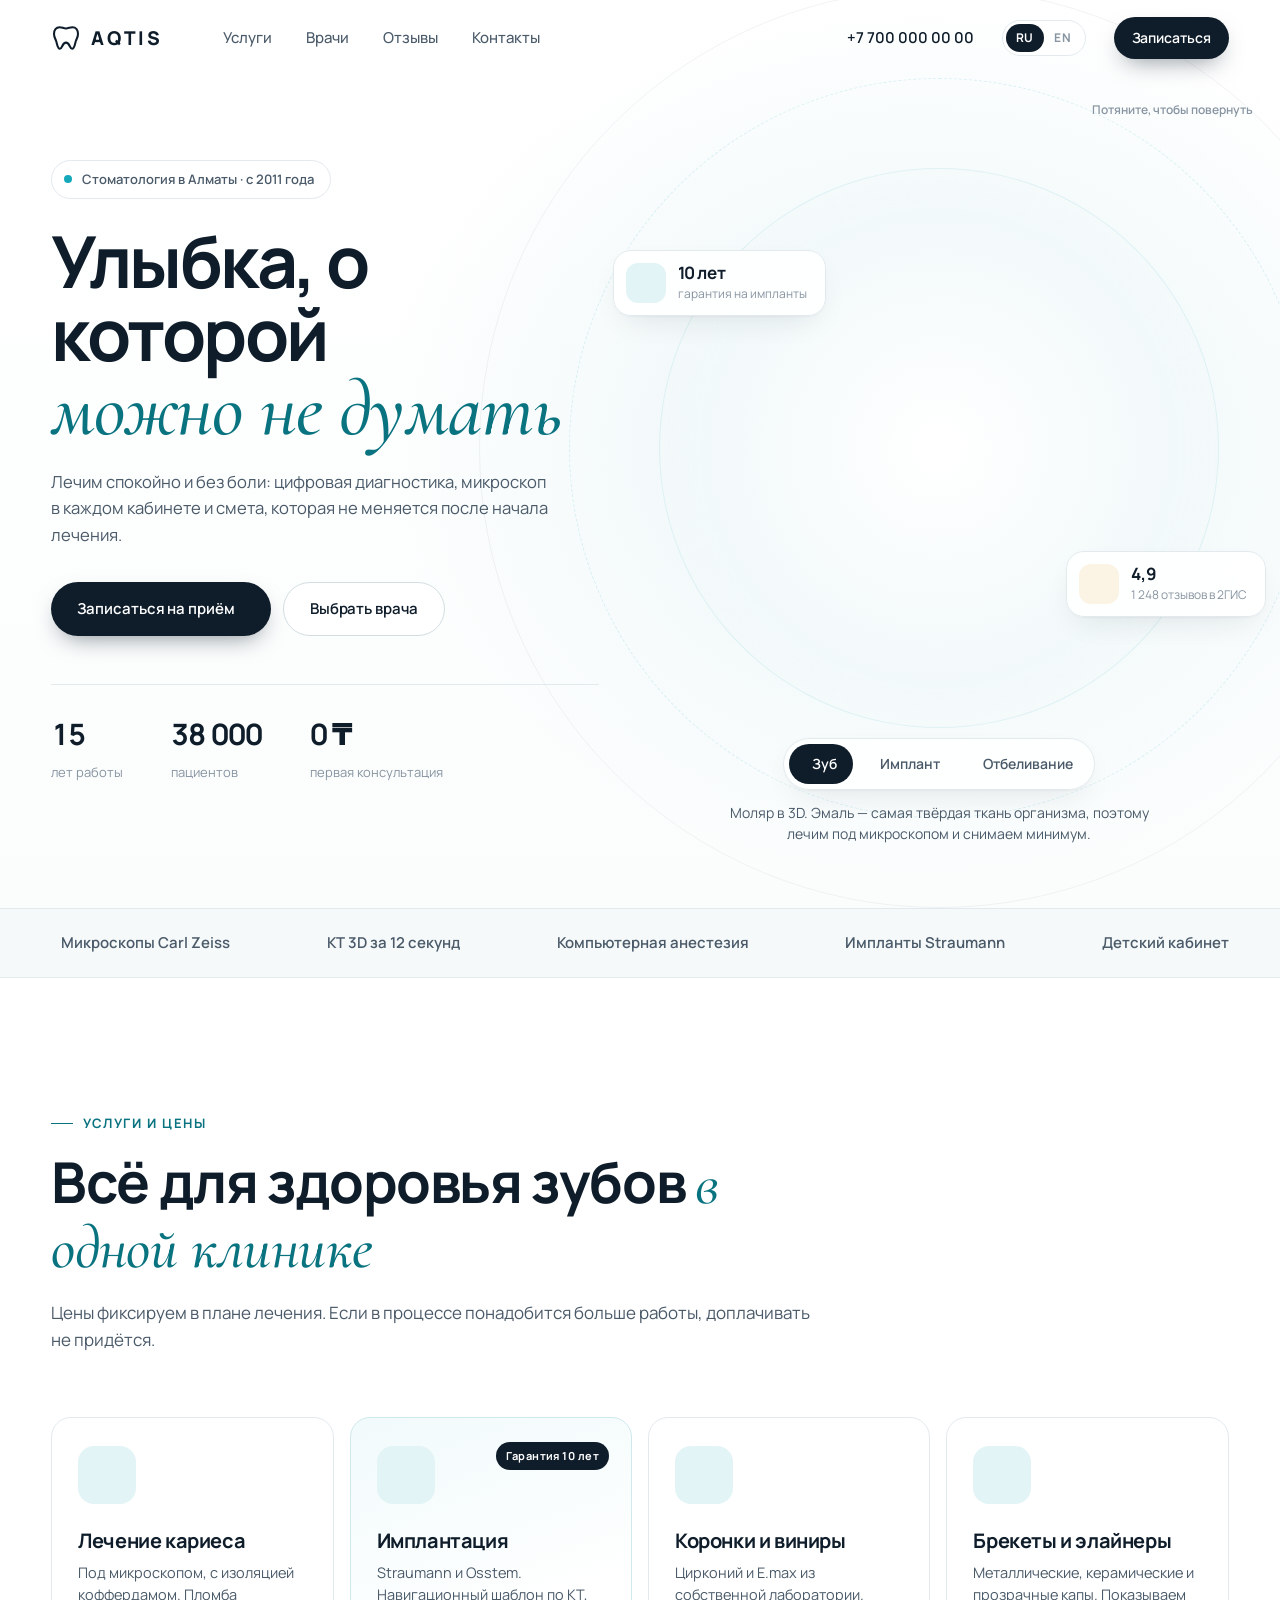
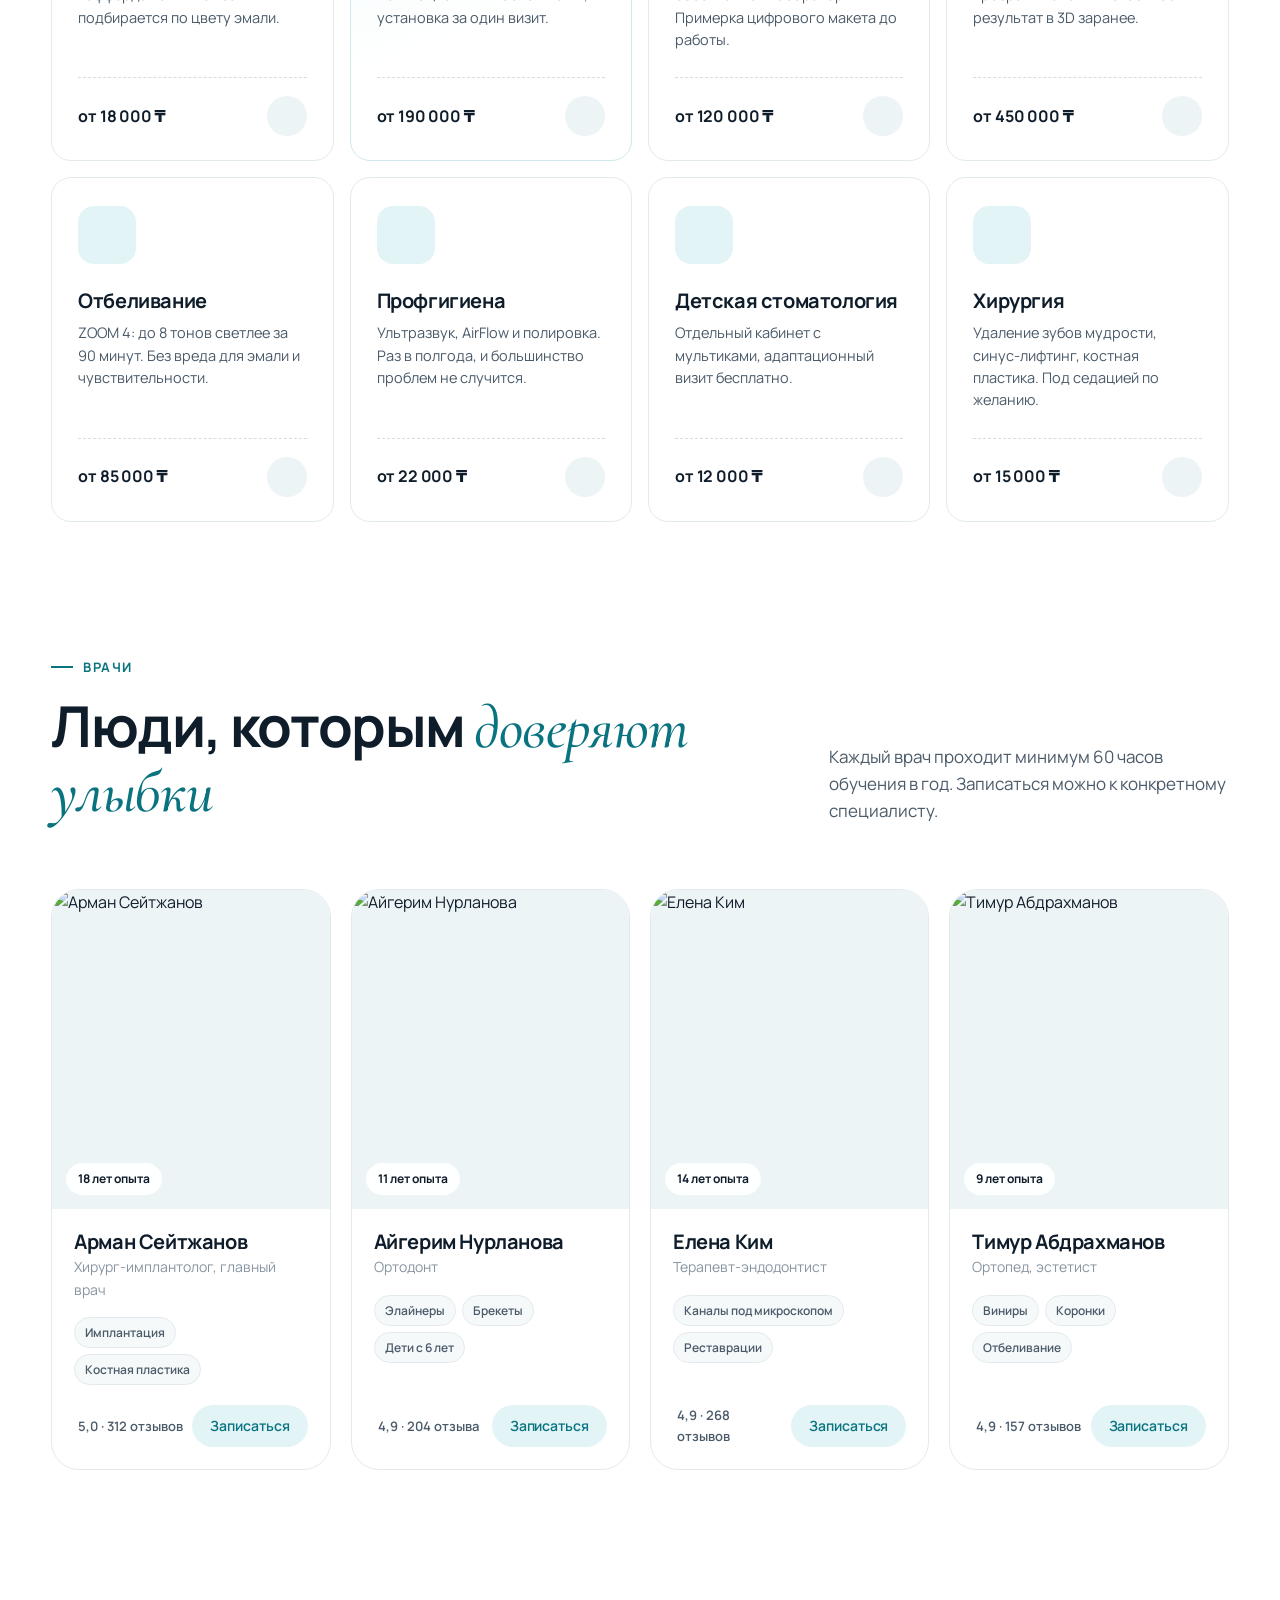
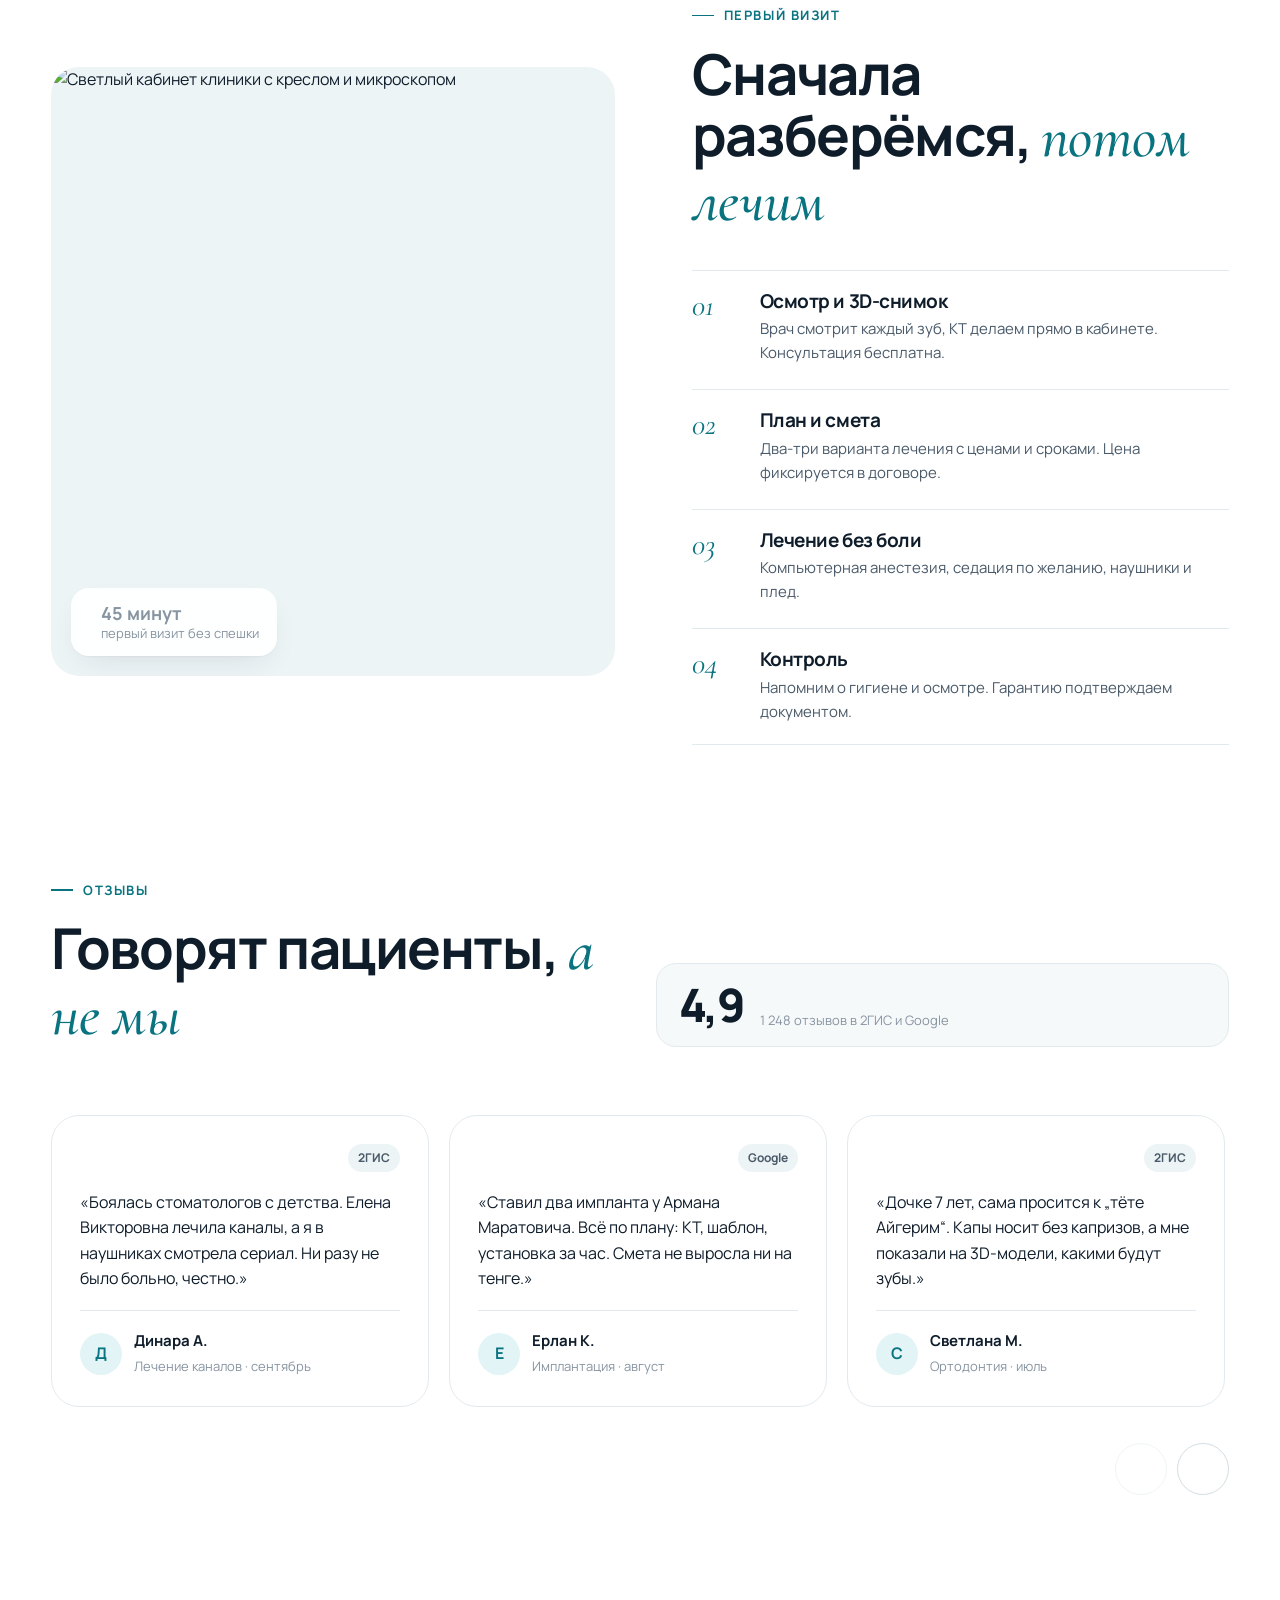
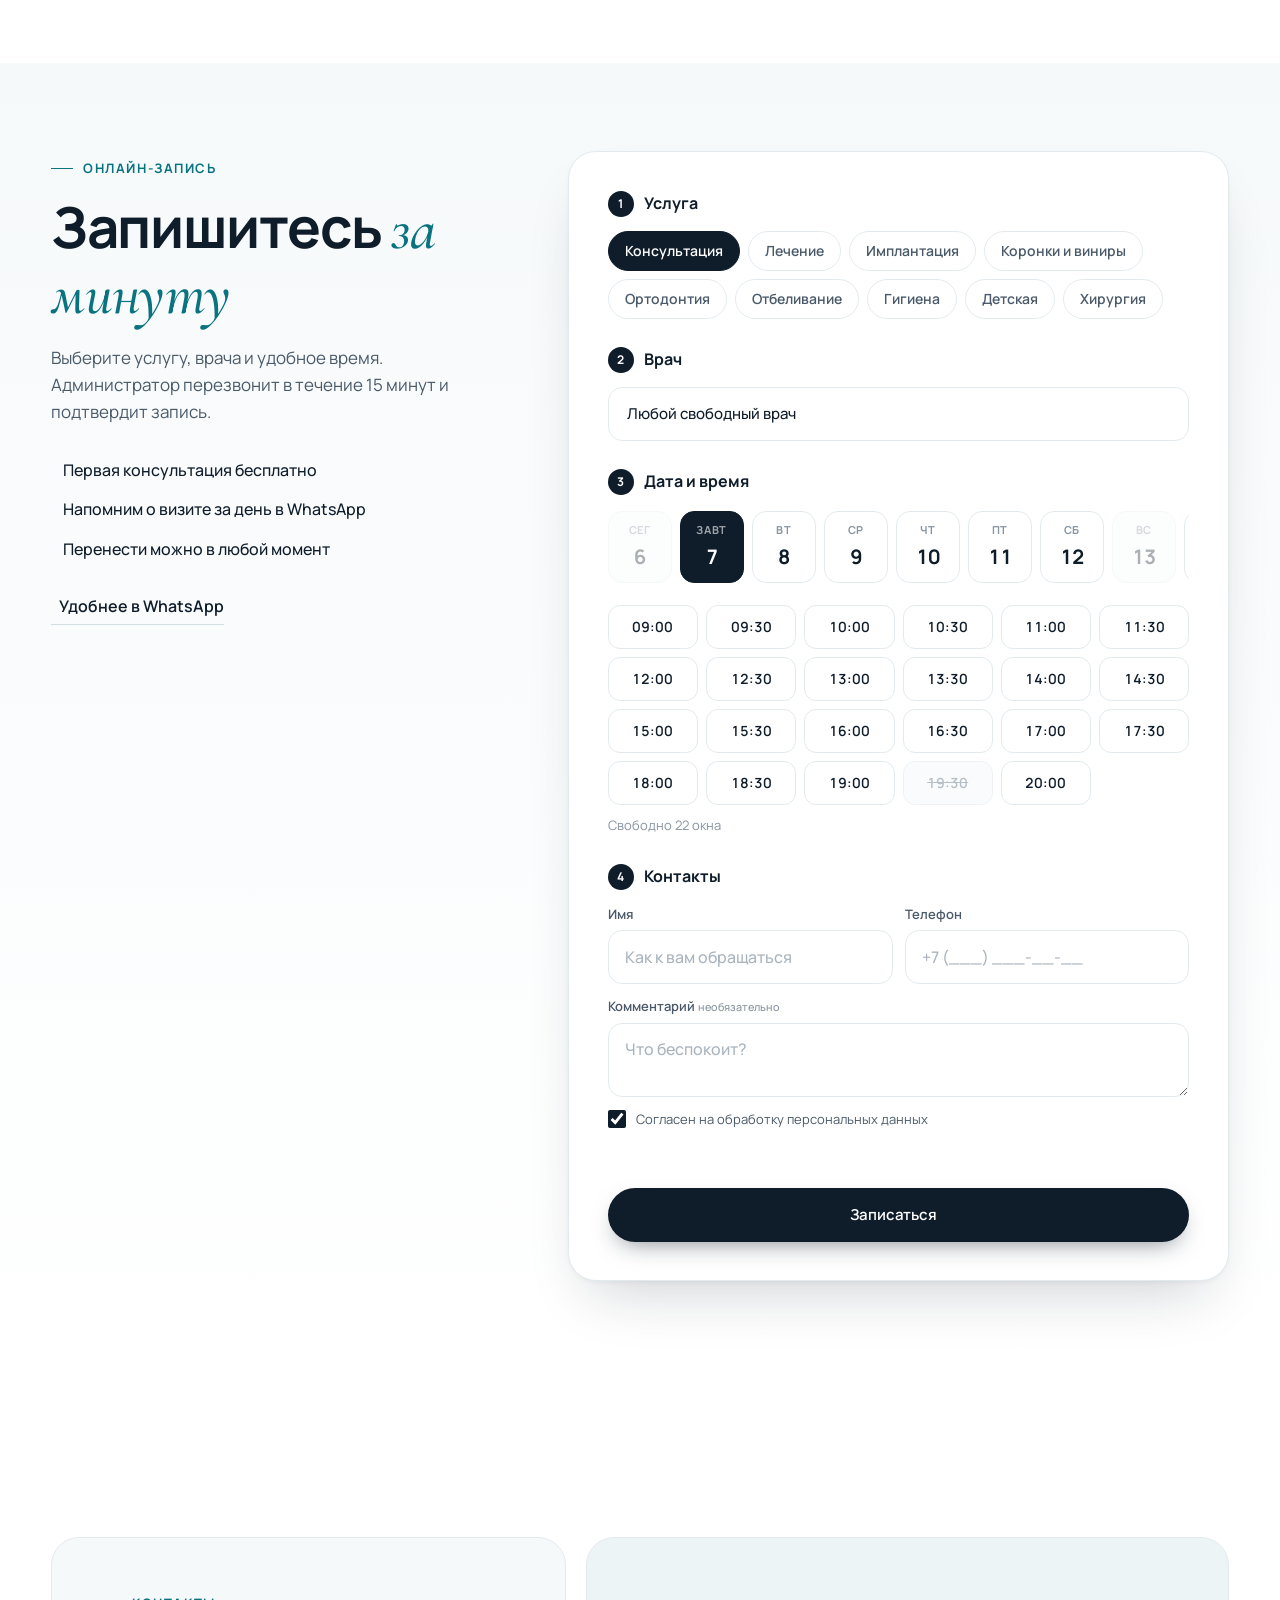
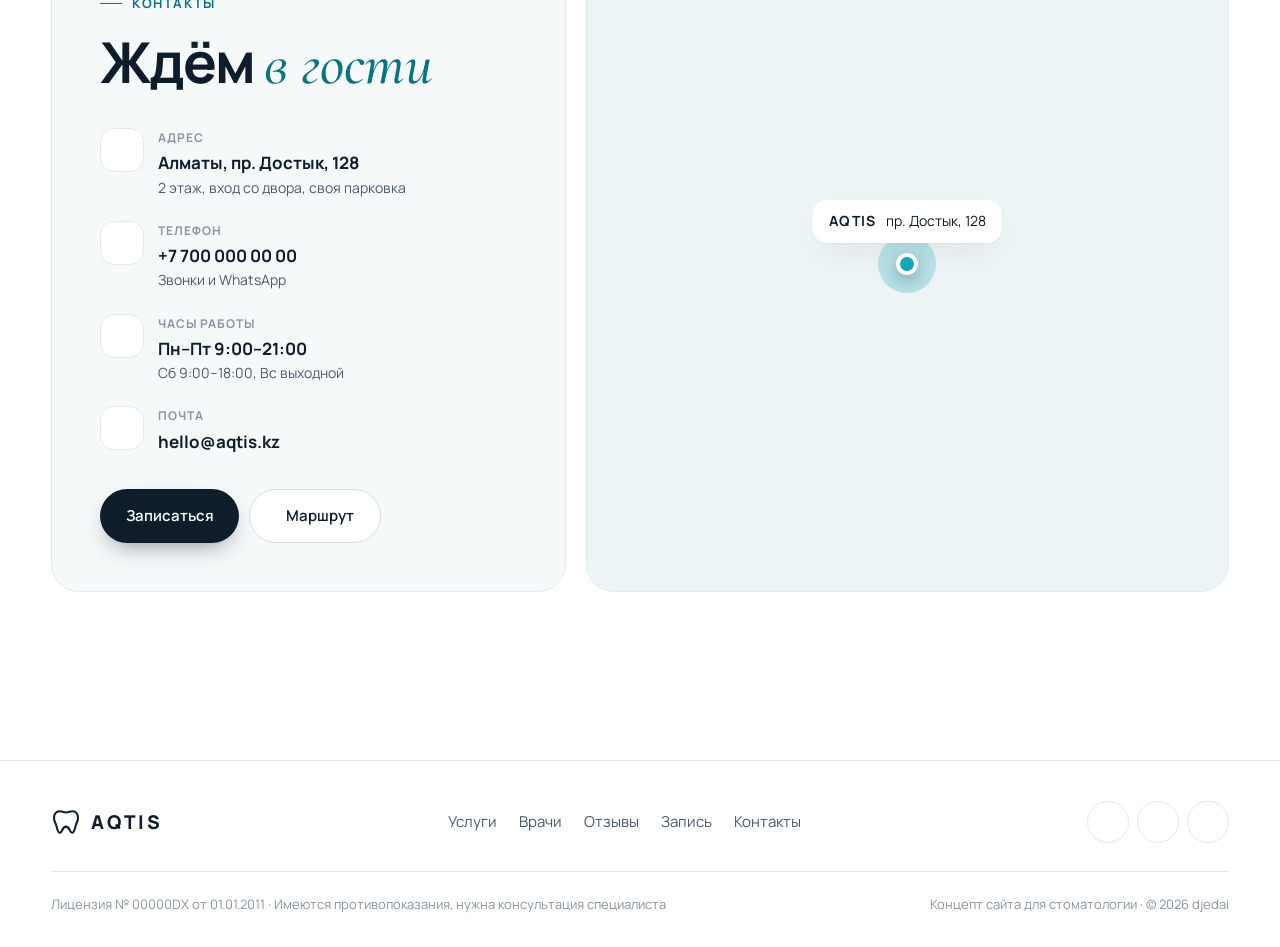
==== index.html @ 796e5705 "Deploy AQTIS site Co-Authored-By: Claude Opus 5.5 <noreply@anthropic.com>" ====
<!doctype html>
<html lang="ru">
<head>
  <meta charset="utf-8">
  <meta name="viewport" content="width=device-width, initial-scale=1, viewport-fit=cover">
  <title>AQTIS · стоматология в Алматы</title>
  <meta name="description" content="AQTIS: стоматология в Алматы. Лечение под микроскопом, имплантация с гарантией 10 лет, отбеливание ZOOM. Онлайн-запись к врачу. Концепт сайта.">
  <meta name="theme-color" content="#ffffff">
  <meta name="robots" content="noindex, nofollow">
  <link rel="alternate" hreflang="ru" href="./">
  <link rel="alternate" hreflang="en" href="en/">
  <link rel="icon" href="favicon.svg" type="image/svg+xml">

  <link rel="preconnect" href="https://fonts.googleapis.com">
  <link rel="preconnect" href="https://fonts.gstatic.com" crossorigin>
  <link href="https://fonts.googleapis.com/css2?family=Cormorant+Garamond:ital,wght@1,500;1,600&family=Manrope:wght@300;400;500;600;700;800&display=swap" rel="stylesheet">
  <link rel="stylesheet" href="https://unpkg.com/@phosphor-icons/web@2.1.1/src/regular/style.css">
  <link rel="stylesheet" href="https://unpkg.com/@phosphor-icons/web@2.1.1/src/fill/style.css">
  <link rel="stylesheet" href="css/style.css">
</head>
<body>
  <a class="skip" href="#main">К содержанию</a>

  <!-- ============ NAV ============ -->
  <header class="nav" id="nav">
    <a href="#top" class="logo" aria-label="AQTIS, на главную">
      <svg class="logo-mark" viewBox="0 0 32 32" aria-hidden="true"><path d="M9.2 4.5c2.6 0 4.2 1.3 6.8 1.3s4.2-1.3 6.8-1.3c3.9 0 6 3.2 6 7.1 0 3.1-1.3 5-2.3 7.6-1 2.7-1.2 8.3-4 8.3-2.6 0-2.4-6.6-6.5-6.6s-3.9 6.6-6.5 6.6c-2.8 0-3-5.6-4-8.3-1-2.6-2.3-4.5-2.3-7.6 0-3.9 2.1-7.1 6-7.1Z"/></svg>
      <span class="logo-word">AQTIS</span>
    </a>
    <nav class="nav-links" aria-label="Основная навигация">
      <a href="#services">Услуги</a>
      <a href="#doctors">Врачи</a>
      <a href="#reviews">Отзывы</a>
      <a href="#contacts">Контакты</a>
    </nav>
    <a class="nav-phone" href="tel:+77000000000"><i class="ph ph-phone"></i> +7 700 000 00 00</a>
    <div class="lang" aria-label="Язык">
      <a href="./" aria-current="true">RU</a>
      <a href="en/" hreflang="en" lang="en">EN</a>
    </div>
    <a href="#booking" class="btn btn-dark btn-sm nav-cta">Записаться</a>
    <button class="burger" id="burger" aria-label="Открыть меню" aria-expanded="false" aria-controls="drawer"><span></span><span></span></button>
  </header>

  <div class="drawer" id="drawer" aria-hidden="true">
    <nav aria-label="Мобильная навигация">
      <a href="#services">Услуги</a>
      <a href="#doctors">Врачи</a>
      <a href="#reviews">Отзывы</a>
      <a href="#contacts">Контакты</a>
      <a href="tel:+77000000000" class="drawer-phone">+7 700 000 00 00</a>
      <a href="#booking" class="btn btn-dark">Записаться на приём</a>
    </nav>
  </div>

  <main id="main">
    <!-- ============ HERO ============ -->
    <section class="hero" id="hero">
      <span id="top" class="anchor-top"></span>
      <div class="hero-stage">
        <div class="halo" aria-hidden="true"><span></span><span></span><span></span></div>
        <div class="tooth3d" id="tooth3d" aria-label="3D-модель моляра, можно вращать" role="img"></div>
        <svg class="tooth-fallback" viewBox="0 0 200 260" aria-hidden="true"><defs><linearGradient id="tf" x1="0" y1="0" x2="1" y2="1"><stop offset="0" stop-color="#fff"/><stop offset="1" stop-color="#e3ecef"/></linearGradient></defs><path fill="url(#tf)" stroke="#d5e1e5" stroke-width="2" d="M52 20c18 0 30 9 48 9s30-9 48-9c27 0 42 22 42 49 0 22-9 35-16 53-7 19-8 58-28 58-18 0-17-46-46-46s-28 46-46 46c-20 0-21-39-28-58C19 104 10 91 10 69c0-27 15-49 42-49Z"/></svg>

        <div class="stage-ui">
          <div class="modes" role="tablist" aria-label="Режим модели">
            <button role="tab" class="mode is-active" aria-selected="true" data-mode="natural"><i class="ph ph-tooth"></i> Зуб</button>
            <button role="tab" class="mode" aria-selected="false" data-mode="implant"><i class="ph ph-screwdriver"></i> Имплант</button>
            <button role="tab" class="mode" aria-selected="false" data-mode="whitening"><i class="ph ph-sparkle"></i> Отбеливание</button>
          </div>
          <p class="stage-caption" id="stageCaption" aria-live="polite">Моляр в 3D. Эмаль — самая твёрдая ткань организма, поэтому лечим под микроскопом и снимаем минимум.</p>
          <span class="shade" id="shade" aria-hidden="true">VITA A3.5</span>
        </div>
        <p class="drag-hint" aria-hidden="true"><i class="ph ph-hand-grabbing"></i> Потяните, чтобы повернуть</p>

        <div class="float-card fc-1" aria-hidden="true">
          <span class="fc-ico"><i class="ph ph-shield-check"></i></span>
          <span><b>10 лет</b><small>гарантия на импланты</small></span>
        </div>
        <div class="float-card fc-2" aria-hidden="true">
          <span class="fc-ico"><i class="ph-fill ph-star"></i></span>
          <span><b>4,9</b><small>1 248 отзывов в 2ГИС</small></span>
        </div>
      </div>

      <div class="hero-copy">
        <p class="eyebrow"><span class="pulse"></span>Стоматология в Алматы · с 2011 года</p>
        <h1>Улыбка, о которой <em>можно не думать</em></h1>
        <p class="lead">Лечим спокойно и без боли: цифровая диагностика, микроскоп в каждом кабинете и смета, которая не меняется после начала лечения.</p>
        <div class="hero-actions">
          <a class="btn btn-dark" href="#booking">Записаться на приём <i class="ph ph-arrow-right"></i></a>
          <a class="btn btn-line" href="#doctors">Выбрать врача</a>
        </div>
        <ul class="hero-stats">
          <li><b data-count="15">15</b><span>лет работы</span></li>
          <li><b data-count="38000" data-sep>38 000</b><span>пациентов</span></li>
          <li><b>0 ₸</b><span>первая консультация</span></li>
        </ul>
      </div>
    </section>

    <!-- ============ TRUST ============ -->
    <section class="trust" aria-label="Технологии">
      <ul>
        <li><i class="ph ph-microscope"></i>Микроскопы Carl Zeiss</li>
        <li><i class="ph ph-cube-focus"></i>КТ 3D за 12 секунд</li>
        <li><i class="ph ph-syringe"></i>Компьютерная анестезия</li>
        <li><i class="ph ph-certificate"></i>Импланты Straumann</li>
        <li><i class="ph ph-baby"></i>Детский кабинет</li>
      </ul>
    </section>

    <!-- ============ SERVICES ============ -->
    <section class="section services" id="services">
      <div class="section-head" data-reveal>
        <p class="kicker">Услуги и цены</p>
        <h2>Всё для здоровья зубов <em>в одной клинике</em></h2>
        <p class="sub">Цены фиксируем в плане лечения. Если в процессе понадобится больше работы, доплачивать не придётся.</p>
      </div>
      <div class="svc-grid">
        <article class="svc" data-reveal>
          <i class="ph ph-first-aid-kit svc-ico"></i>
          <h3>Лечение кариеса</h3>
          <p>Под микроскопом, с изоляцией коффердамом. Пломба подбирается по цвету эмали.</p>
          <div class="svc-foot"><span class="price">от 18 000 ₸</span><button class="svc-book" data-service="therapy" aria-label="Записаться: лечение кариеса"><i class="ph ph-arrow-up-right"></i></button></div>
        </article>
        <article class="svc svc-feature" data-reveal>
          <i class="ph ph-screwdriver svc-ico"></i>
          <h3>Имплантация</h3>
          <p>Straumann и Osstem. Навигационный шаблон по КТ, установка за один визит.</p>
          <div class="svc-foot"><span class="price">от 190 000 ₸</span><button class="svc-book" data-service="implant" aria-label="Записаться: имплантация"><i class="ph ph-arrow-up-right"></i></button></div>
          <span class="svc-tag">Гарантия 10 лет</span>
        </article>
        <article class="svc" data-reveal>
          <i class="ph ph-crown-simple svc-ico"></i>
          <h3>Коронки и виниры</h3>
          <p>Цирконий и E.max из собственной лаборатории. Примерка цифрового макета до работы.</p>
          <div class="svc-foot"><span class="price">от 120 000 ₸</span><button class="svc-book" data-service="prosthetics" aria-label="Записаться: коронки и виниры"><i class="ph ph-arrow-up-right"></i></button></div>
        </article>
        <article class="svc" data-reveal>
          <i class="ph ph-align-center-horizontal-simple svc-ico"></i>
          <h3>Брекеты и элайнеры</h3>
          <p>Металлические, керамические и прозрачные капы. Показываем результат в 3D заранее.</p>
          <div class="svc-foot"><span class="price">от 450 000 ₸</span><button class="svc-book" data-service="ortho" aria-label="Записаться: брекеты и элайнеры"><i class="ph ph-arrow-up-right"></i></button></div>
        </article>
        <article class="svc" data-reveal>
          <i class="ph ph-sparkle svc-ico"></i>
          <h3>Отбеливание</h3>
          <p>ZOOM 4: до 8 тонов светлее за 90 минут. Без вреда для эмали и чувствительности.</p>
          <div class="svc-foot"><span class="price">от 85 000 ₸</span><button class="svc-book" data-service="whitening" aria-label="Записаться: отбеливание"><i class="ph ph-arrow-up-right"></i></button></div>
        </article>
        <article class="svc" data-reveal>
          <i class="ph ph-drop svc-ico"></i>
          <h3>Профгигиена</h3>
          <p>Ультразвук, AirFlow и полировка. Раз в полгода, и большинство проблем не случится.</p>
          <div class="svc-foot"><span class="price">от 22 000 ₸</span><button class="svc-book" data-service="hygiene" aria-label="Записаться: профгигиена"><i class="ph ph-arrow-up-right"></i></button></div>
        </article>
        <article class="svc" data-reveal>
          <i class="ph ph-smiley svc-ico"></i>
          <h3>Детская стоматология</h3>
          <p>Отдельный кабинет с мультиками, адаптационный визит бесплатно.</p>
          <div class="svc-foot"><span class="price">от 12 000 ₸</span><button class="svc-book" data-service="kids" aria-label="Записаться: детская стоматология"><i class="ph ph-arrow-up-right"></i></button></div>
        </article>
        <article class="svc" data-reveal>
          <i class="ph ph-scissors svc-ico"></i>
          <h3>Хирургия</h3>
          <p>Удаление зубов мудрости, синус-лифтинг, костная пластика. Под седацией по желанию.</p>
          <div class="svc-foot"><span class="price">от 15 000 ₸</span><button class="svc-book" data-service="surgery" aria-label="Записаться: хирургия"><i class="ph ph-arrow-up-right"></i></button></div>
        </article>
      </div>
    </section>

    <!-- ============ DOCTORS ============ -->
    <section class="section doctors" id="doctors">
      <div class="section-head split" data-reveal>
        <div>
          <p class="kicker">Врачи</p>
          <h2>Люди, которым <em>доверяют улыбки</em></h2>
        </div>
        <p class="sub">Каждый врач проходит минимум 60 часов обучения в год. Записаться можно к конкретному специалисту.</p>
      </div>
      <div class="doc-grid">
        <article class="doc" data-reveal>
          <figure class="doc-photo">
            <img src="https://images.unsplash.com/photo-1612349317150-e413f6a5b16d?w=700&h=860&fit=crop&crop=faces&q=80" alt="Арман Сейтжанов" loading="lazy" width="700" height="860">
            <span class="doc-exp">18 лет опыта</span>
          </figure>
          <div class="doc-body">
            <h3>Арман Сейтжанов</h3>
            <p class="doc-role">Хирург-имплантолог, главный врач</p>
            <ul class="doc-tags"><li>Имплантация</li><li>Костная пластика</li></ul>
            <div class="doc-foot">
              <span class="doc-rate"><i class="ph-fill ph-star"></i> 5,0 · 312 отзывов</span>
              <button class="btn btn-soft btn-sm" data-doctor="arman">Записаться</button>
            </div>
          </div>
        </article>
        <article class="doc" data-reveal>
          <figure class="doc-photo">
            <img src="https://images.unsplash.com/photo-1594824476967-48c8b964273f?w=700&h=860&fit=crop&crop=faces&q=80" alt="Айгерим Нурланова" loading="lazy" width="700" height="860">
            <span class="doc-exp">11 лет опыта</span>
          </figure>
          <div class="doc-body">
            <h3>Айгерим Нурланова</h3>
            <p class="doc-role">Ортодонт</p>
            <ul class="doc-tags"><li>Элайнеры</li><li>Брекеты</li><li>Дети с 6 лет</li></ul>
            <div class="doc-foot">
              <span class="doc-rate"><i class="ph-fill ph-star"></i> 4,9 · 204 отзыва</span>
              <button class="btn btn-soft btn-sm" data-doctor="aigerim">Записаться</button>
            </div>
          </div>
        </article>
        <article class="doc" data-reveal>
          <figure class="doc-photo">
            <img src="https://images.unsplash.com/photo-1559839734-2b71ea197ec2?w=700&h=860&fit=crop&crop=faces&q=80" alt="Елена Ким" loading="lazy" width="700" height="860">
            <span class="doc-exp">14 лет опыта</span>
          </figure>
          <div class="doc-body">
            <h3>Елена Ким</h3>
            <p class="doc-role">Терапевт-эндодонтист</p>
            <ul class="doc-tags"><li>Каналы под микроскопом</li><li>Реставрации</li></ul>
            <div class="doc-foot">
              <span class="doc-rate"><i class="ph-fill ph-star"></i> 4,9 · 268 отзывов</span>
              <button class="btn btn-soft btn-sm" data-doctor="elena">Записаться</button>
            </div>
          </div>
        </article>
        <article class="doc" data-reveal>
          <figure class="doc-photo">
            <img src="https://images.unsplash.com/photo-1622253692010-333f2da6031d?w=700&h=860&fit=crop&crop=faces&q=80" alt="Тимур Абдрахманов" loading="lazy" width="700" height="860">
            <span class="doc-exp">9 лет опыта</span>
          </figure>
          <div class="doc-body">
            <h3>Тимур Абдрахманов</h3>
            <p class="doc-role">Ортопед, эстетист</p>
            <ul class="doc-tags"><li>Виниры</li><li>Коронки</li><li>Отбеливание</li></ul>
            <div class="doc-foot">
              <span class="doc-rate"><i class="ph-fill ph-star"></i> 4,9 · 157 отзывов</span>
              <button class="btn btn-soft btn-sm" data-doctor="timur">Записаться</button>
            </div>
          </div>
        </article>
      </div>
    </section>

    <!-- ============ FIRST VISIT ============ -->
    <section class="section visit">
      <div class="visit-media" data-reveal>
        <img src="https://images.unsplash.com/photo-1629909613654-28e377c37b09?w=1200&q=80" alt="Светлый кабинет клиники с креслом и микроскопом" loading="lazy" width="1200" height="800">
        <div class="visit-badge"><i class="ph ph-clock"></i><span><b>45 минут</b>первый визит без спешки</span></div>
      </div>
      <div class="visit-copy" data-reveal>
        <p class="kicker">Первый визит</p>
        <h2>Сначала разберёмся, <em>потом лечим</em></h2>
        <ol class="steps">
          <li><span>01</span><div><h3>Осмотр и 3D-снимок</h3><p>Врач смотрит каждый зуб, КТ делаем прямо в кабинете. Консультация бесплатна.</p></div></li>
          <li><span>02</span><div><h3>План и смета</h3><p>Два-три варианта лечения с ценами и сроками. Цена фиксируется в договоре.</p></div></li>
          <li><span>03</span><div><h3>Лечение без боли</h3><p>Компьютерная анестезия, седация по желанию, наушники и плед.</p></div></li>
          <li><span>04</span><div><h3>Контроль</h3><p>Напомним о гигиене и осмотре. Гарантию подтверждаем документом.</p></div></li>
        </ol>
      </div>
    </section>

    <!-- ============ REVIEWS ============ -->
    <section class="section reviews" id="reviews">
      <div class="section-head split" data-reveal>
        <div>
          <p class="kicker">Отзывы</p>
          <h2>Говорят пациенты, <em>а не мы</em></h2>
        </div>
        <div class="rating-sum">
          <div class="rs-score">4,9</div>
          <div>
            <div class="stars" aria-label="4,9 из 5"><i class="ph-fill ph-star"></i><i class="ph-fill ph-star"></i><i class="ph-fill ph-star"></i><i class="ph-fill ph-star"></i><i class="ph-fill ph-star"></i></div>
            <p>1 248 отзывов в 2ГИС и Google</p>
          </div>
        </div>
      </div>

      <div class="rev-wrap" data-reveal>
        <div class="rev-track" id="revTrack" tabindex="0" aria-label="Отзывы пациентов">
          <article class="rev">
            <div class="rev-top"><div class="stars sm"><i class="ph-fill ph-star"></i><i class="ph-fill ph-star"></i><i class="ph-fill ph-star"></i><i class="ph-fill ph-star"></i><i class="ph-fill ph-star"></i></div><span class="rev-src">2ГИС</span></div>
            <p>«Боялась стоматологов с детства. Елена Викторовна лечила каналы, а я в наушниках смотрела сериал. Ни разу не было больно, честно.»</p>
            <footer><span class="ava">Д</span><div><b>Динара А.</b><small>Лечение каналов · сентябрь</small></div></footer>
          </article>
          <article class="rev">
            <div class="rev-top"><div class="stars sm"><i class="ph-fill ph-star"></i><i class="ph-fill ph-star"></i><i class="ph-fill ph-star"></i><i class="ph-fill ph-star"></i><i class="ph-fill ph-star"></i></div><span class="rev-src">Google</span></div>
            <p>«Ставил два импланта у Армана Маратовича. Всё по плану: КТ, шаблон, установка за час. Смета не выросла ни на тенге.»</p>
            <footer><span class="ava">Е</span><div><b>Ерлан К.</b><small>Имплантация · август</small></div></footer>
          </article>
          <article class="rev">
            <div class="rev-top"><div class="stars sm"><i class="ph-fill ph-star"></i><i class="ph-fill ph-star"></i><i class="ph-fill ph-star"></i><i class="ph-fill ph-star"></i><i class="ph-fill ph-star"></i></div><span class="rev-src">2ГИС</span></div>
            <p>«Дочке 7 лет, сама просится к „тёте Айгерим“. Капы носит без капризов, а мне показали на 3D-модели, какими будут зубы.»</p>
            <footer><span class="ava">С</span><div><b>Светлана М.</b><small>Ортодонтия · июль</small></div></footer>
          </article>
          <article class="rev">
            <div class="rev-top"><div class="stars sm"><i class="ph-fill ph-star"></i><i class="ph-fill ph-star"></i><i class="ph-fill ph-star"></i><i class="ph-fill ph-star"></i><i class="ph-fill ph-star"></i></div><span class="rev-src">Google</span></div>
            <p>«Сделала виниры на 8 зубов. Сначала примерили цифровой макет, я поправила форму. Результат выглядит естественно, никто не верит, что это виниры.»</p>
            <footer><span class="ava">А</span><div><b>Алия Т.</b><small>Виниры · июнь</small></div></footer>
          </article>
          <article class="rev">
            <div class="rev-top"><div class="stars sm"><i class="ph-fill ph-star"></i><i class="ph-fill ph-star"></i><i class="ph-fill ph-star"></i><i class="ph-fill ph-star"></i><i class="ph ph-star"></i></div><span class="rev-src">2ГИС</span></div>
            <p>«Отбеливание ZOOM, стало светлее на 6 тонов. Пару дней была чувствительность, но врач предупредил заранее и дал гель. Записываюсь ещё на гигиену.»</p>
            <footer><span class="ava">М</span><div><b>Мадина Ж.</b><small>Отбеливание · май</small></div></footer>
          </article>
          <article class="rev">
            <div class="rev-top"><div class="stars sm"><i class="ph-fill ph-star"></i><i class="ph-fill ph-star"></i><i class="ph-fill ph-star"></i><i class="ph-fill ph-star"></i><i class="ph-fill ph-star"></i></div><span class="rev-src">Google</span></div>
            <p>«Удаляли восьмёрку под седацией. Проснулся, а всё уже закончилось. Вечером позвонила медсестра узнать, как я себя чувствую. Приятно.»</p>
            <footer><span class="ava">Р</span><div><b>Руслан Б.</b><small>Хирургия · апрель</small></div></footer>
          </article>
        </div>
        <div class="rev-nav">
          <button class="icon-btn" id="revPrev" aria-label="Предыдущие отзывы"><i class="ph ph-arrow-left"></i></button>
          <button class="icon-btn" id="revNext" aria-label="Следующие отзывы"><i class="ph ph-arrow-right"></i></button>
        </div>
      </div>
    </section>

    <!-- ============ BOOKING ============ -->
    <section class="section booking" id="booking">
      <div class="booking-info" data-reveal>
        <p class="kicker">Онлайн-запись</p>
        <h2>Запишитесь <em>за минуту</em></h2>
        <p class="sub">Выберите услугу, врача и удобное время. Администратор перезвонит в течение 15 минут и подтвердит запись.</p>
        <ul class="perks">
          <li><i class="ph ph-check-circle"></i>Первая консультация бесплатно</li>
          <li><i class="ph ph-check-circle"></i>Напомним о визите за день в WhatsApp</li>
          <li><i class="ph ph-check-circle"></i>Перенести можно в любой момент</li>
        </ul>
        <a class="wa-link" id="waLink" href="https://wa.me/77000000000" target="_blank" rel="noopener"><i class="ph ph-whatsapp-logo"></i> Удобнее в WhatsApp</a>
      </div>

      <div class="booking-card" data-reveal>
        <form id="bookingForm" novalidate>
          <fieldset class="field">
            <legend><span class="num">1</span>Услуга</legend>
            <div class="chips" id="serviceChips">
              <label class="chip"><input type="radio" name="service" value="consult" checked><span>Консультация</span></label>
              <label class="chip"><input type="radio" name="service" value="therapy"><span>Лечение</span></label>
              <label class="chip"><input type="radio" name="service" value="implant"><span>Имплантация</span></label>
              <label class="chip"><input type="radio" name="service" value="prosthetics"><span>Коронки и виниры</span></label>
              <label class="chip"><input type="radio" name="service" value="ortho"><span>Ортодонтия</span></label>
              <label class="chip"><input type="radio" name="service" value="whitening"><span>Отбеливание</span></label>
              <label class="chip"><input type="radio" name="service" value="hygiene"><span>Гигиена</span></label>
              <label class="chip"><input type="radio" name="service" value="kids"><span>Детская</span></label>
              <label class="chip"><input type="radio" name="service" value="surgery"><span>Хирургия</span></label>
            </div>
          </fieldset>

          <div class="field">
            <label class="legend" for="doctorSelect"><span class="num">2</span>Врач</label>
            <div class="select">
              <select id="doctorSelect" name="doctor">
                <option value="any">Любой свободный врач</option>
                <option value="arman">Арман Сейтжанов · имплантолог</option>
                <option value="aigerim">Айгерим Нурланова · ортодонт</option>
                <option value="elena">Елена Ким · терапевт</option>
                <option value="timur">Тимур Абдрахманов · ортопед</option>
              </select>
              <i class="ph ph-caret-down"></i>
            </div>
          </div>

          <fieldset class="field">
            <legend><span class="num">3</span>Дата и время</legend>
            <div class="dates" id="dates" role="radiogroup" aria-label="Дата"></div>
            <div class="times" id="times" role="radiogroup" aria-label="Время"></div>
            <p class="hint" id="slotHint"></p>
          </fieldset>

          <fieldset class="field">
            <legend><span class="num">4</span>Контакты</legend>
            <div class="row2">
              <label class="input"><span>Имя</span><input name="name" autocomplete="given-name" placeholder="Как к вам обращаться" required></label>
              <label class="input"><span>Телефон</span><input name="phone" type="tel" inputmode="tel" autocomplete="tel" placeholder="+7 (___) ___-__-__" required></label>
            </div>
            <label class="input"><span>Комментарий <small>необязательно</small></span><textarea name="comment" rows="2" placeholder="Что беспокоит?"></textarea></label>
            <label class="check"><input type="checkbox" name="consent" checked required><span>Согласен на обработку персональных данных</span></label>
          </fieldset>

          <p class="form-error" id="formError" role="alert"></p>
          <button class="btn btn-dark btn-block" type="submit" id="submitBtn">Записаться <i class="ph ph-arrow-right"></i></button>
        </form>

        <div class="done" id="bookingDone" hidden>
          <div class="done-ico"><i class="ph ph-check"></i></div>
          <h3>Вы записаны</h3>
          <p id="doneText"></p>
          <dl class="done-list" id="doneList"></dl>
          <div class="done-actions">
            <a class="btn btn-soft" id="icsLink" download="aqtis-visit.ics"><i class="ph ph-calendar-plus"></i> В календарь</a>
            <button class="btn btn-line" id="againBtn" type="button">Новая запись</button>
          </div>
        </div>
      </div>
    </section>

    <!-- ============ CONTACTS ============ -->
    <section class="section contacts" id="contacts">
      <div class="contacts-card" data-reveal>
        <p class="kicker">Контакты</p>
        <h2>Ждём <em>в гости</em></h2>
        <ul class="c-list">
          <li><i class="ph ph-map-pin"></i><div><small>Адрес</small><b>Алматы, пр. Достык, 128</b><span>2 этаж, вход со двора, своя парковка</span></div></li>
          <li><i class="ph ph-phone"></i><div><small>Телефон</small><a href="tel:+77000000000"><b>+7 700 000 00 00</b></a><span>Звонки и WhatsApp</span></div></li>
          <li><i class="ph ph-clock"></i><div><small>Часы работы</small><b>Пн–Пт 9:00–21:00</b><span>Сб 9:00–18:00, Вс выходной</span></div></li>
          <li><i class="ph ph-envelope-simple"></i><div><small>Почта</small><a href="mailto:hello@aqtis.kz"><b>hello@aqtis.kz</b></a></div></li>
        </ul>
        <div class="c-actions">
          <a class="btn btn-dark" href="#booking">Записаться</a>
          <a class="btn btn-line" href="https://2gis.kz/almaty/search/%D0%94%D0%BE%D1%81%D1%82%D1%8B%D0%BA%20128" target="_blank" rel="noopener"><i class="ph ph-navigation-arrow"></i> Маршрут</a>
        </div>
      </div>
      <div class="map" data-reveal>
        <iframe title="Карта: Алматы, пр. Достык, 128" loading="lazy" src="https://www.openstreetmap.org/export/embed.html?bbox=76.9455%2C43.2255%2C76.9705%2C43.2385&amp;layer=mapnik"></iframe>
        <div class="map-pin" aria-hidden="true"><span></span></div>
        <div class="map-label" aria-hidden="true"><b>AQTIS</b> пр. Достык, 128</div>
      </div>
    </section>
  </main>

  <footer class="footer">
    <div class="f-top">
      <a href="#top" class="logo" aria-label="AQTIS, наверх">
        <svg class="logo-mark" viewBox="0 0 32 32" aria-hidden="true"><path d="M9.2 4.5c2.6 0 4.2 1.3 6.8 1.3s4.2-1.3 6.8-1.3c3.9 0 6 3.2 6 7.1 0 3.1-1.3 5-2.3 7.6-1 2.7-1.2 8.3-4 8.3-2.6 0-2.4-6.6-6.5-6.6s-3.9 6.6-6.5 6.6c-2.8 0-3-5.6-4-8.3-1-2.6-2.3-4.5-2.3-7.6 0-3.9 2.1-7.1 6-7.1Z"/></svg>
        <span class="logo-word">AQTIS</span>
      </a>
      <nav aria-label="Ссылки в подвале">
        <a href="#services">Услуги</a><a href="#doctors">Врачи</a><a href="#reviews">Отзывы</a><a href="#booking">Запись</a><a href="#contacts">Контакты</a>
      </nav>
      <div class="socials">
        <a href="#" aria-label="Instagram"><i class="ph ph-instagram-logo"></i></a>
        <a href="https://wa.me/77000000000" aria-label="WhatsApp"><i class="ph ph-whatsapp-logo"></i></a>
        <a href="#" aria-label="Telegram"><i class="ph ph-telegram-logo"></i></a>
      </div>
    </div>
    <div class="f-bottom">
      <span>Лицензия № 00000DX от 01.01.2011 · Имеются противопоказания, нужна консультация специалиста</span>
      <span>Концепт сайта для стоматологии · © <span id="year">2026</span> djedai</span>
    </div>
  </footer>

  <script src="js/main.js"></script>
  <script type="importmap">{ "imports": { "three": "https://cdn.jsdelivr.net/npm/three@0.165.0/build/three.module.min.js", "three/addons/": "https://cdn.jsdelivr.net/npm/three@0.165.0/examples/jsm/" } }</script>
  <script type="module" src="js/tooth.js"></script>
</body>
</html>
---- css/style.css ----
/* =========================================================
   AQTIS · стоматология · стили
   ========================================================= */
:root {
  --bg: #ffffff;
  --bg-soft: #f6f9fa;
  --bg-cool: #edf4f6;
  --ink: #0f1d2b;
  --ink-2: #4a5a69;
  --ink-3: #8794a1;
  --line: #e3eaee;
  --line-2: #d3dee3;
  --accent: #14a8b8;
  --accent-ink: #0a7380;
  --accent-soft: #e2f4f6;
  --gold: #c9a96a;
  --r-lg: 28px;
  --r: 20px;
  --r-sm: 14px;
  --shadow: 0 1px 2px rgba(15, 29, 43, .04), 0 12px 32px -12px rgba(15, 29, 43, .12);
  --shadow-lg: 0 2px 4px rgba(15, 29, 43, .04), 0 30px 60px -24px rgba(15, 29, 43, .22);
  --pad: clamp(16px, 4vw, 56px);
  --max: 1320px;
  --nav-h: 76px;
  --sans: "Manrope", system-ui, -apple-system, "Segoe UI", sans-serif;
  --serif: "Cormorant Garamond", Georgia, serif;
  --ease: cubic-bezier(.22, .8, .2, 1);
}

*, *::before, *::after { box-sizing: border-box; }
html { scroll-behavior: smooth; scroll-padding-top: calc(var(--nav-h) + 8px); -webkit-text-size-adjust: 100%; }
body {
  margin: 0;
  background: var(--bg);
  color: var(--ink);
  font: 400 16px/1.6 var(--sans);
  -webkit-font-smoothing: antialiased;
}
main { overflow-x: clip; }
img { display: block; max-width: 100%; }
a { color: inherit; text-decoration: none; }
button { font: inherit; color: inherit; cursor: pointer; border: 0; background: none; padding: 0; }
h1, h2, h3 { margin: 0; font-weight: 700; letter-spacing: -.025em; line-height: 1.08; }
h1 em, h2 em {
  font-family: var(--serif);
  font-style: italic;
  font-weight: 500;
  letter-spacing: -.01em;
  color: var(--accent-ink);
}
p { margin: 0; }
:focus-visible { outline: 2px solid var(--accent); outline-offset: 3px; border-radius: 8px; }
.skip { position: absolute; left: 12px; top: -60px; z-index: 100; background: var(--ink); color: #fff; padding: 10px 16px; border-radius: 10px; }
.skip:focus { top: 12px; }

/* ---------- кнопки ---------- */
.btn {
  display: inline-flex; align-items: center; justify-content: center; gap: 10px;
  height: 54px; padding: 0 26px; border-radius: 999px;
  font-weight: 600; font-size: 15px; letter-spacing: -.005em; white-space: nowrap;
  transition: transform .3s var(--ease), background .25s, box-shadow .3s, color .25s, border-color .25s;
}
.btn i { font-size: 18px; transition: transform .3s var(--ease); }
.btn:hover i.ph-arrow-right { transform: translateX(3px); }
.btn:active { transform: scale(.98); }
.btn-sm { height: 42px; padding: 0 18px; font-size: 14px; }
.btn-block { width: 100%; }
.btn-dark { background: var(--ink); color: #fff; box-shadow: 0 10px 24px -10px rgba(15, 29, 43, .55); }
.btn-dark:hover { background: #1b3044; box-shadow: 0 14px 30px -10px rgba(15, 29, 43, .6); }
.btn-line { border: 1.5px solid var(--line-2); background: #fff; }
.btn-line:hover { border-color: var(--ink); }
.btn-soft { background: var(--accent-soft); color: var(--accent-ink); }
.btn-soft:hover { background: var(--accent); color: #fff; }
.icon-btn {
  width: 52px; height: 52px; border-radius: 50%; border: 1.5px solid var(--line-2);
  display: grid; place-items: center; font-size: 20px; background: #fff;
  transition: border-color .2s, background .2s, color .2s, opacity .2s;
}
.icon-btn:hover { border-color: var(--ink); }
.icon-btn:disabled { opacity: .35; cursor: default; border-color: var(--line-2); }

/* ---------- навигация ---------- */
.nav {
  position: fixed; inset: 0 0 auto; z-index: 50; height: var(--nav-h);
  display: flex; align-items: center; gap: 28px;
  padding: 0 var(--pad);
  transition: background .3s, box-shadow .3s, height .3s;
}
.nav.is-scrolled {
  background: rgba(255, 255, 255, .82);
  backdrop-filter: saturate(1.6) blur(16px);
  -webkit-backdrop-filter: saturate(1.6) blur(16px);
  box-shadow: 0 1px 0 var(--line);
}
.logo { display: inline-flex; align-items: center; gap: 10px; }
.logo-mark { width: 30px; height: 30px; fill: none; stroke: var(--ink); stroke-width: 2.2; stroke-linejoin: round; }
.logo-word { font-weight: 800; font-size: 19px; letter-spacing: .14em; }
.nav-links { display: flex; gap: 6px; margin-left: 18px; }
.nav-links a { padding: 8px 14px; border-radius: 999px; font-size: 15px; font-weight: 500; color: var(--ink-2); transition: color .2s, background .2s; }
.nav-links a:hover { color: var(--ink); background: var(--bg-cool); }
.nav-phone { margin-left: auto; display: inline-flex; align-items: center; gap: 8px; font-weight: 600; font-size: 15px; }
.nav-phone i { color: var(--accent-ink); }
.lang { display: flex; padding: 3px; border: 1px solid var(--line); border-radius: 999px; background: #fff; }
.lang a { padding: 4px 10px; font-size: 12px; font-weight: 700; letter-spacing: .06em; border-radius: 999px; color: var(--ink-3); }
.lang a[aria-current] { background: var(--ink); color: #fff; }
.burger { display: none; width: 46px; height: 46px; border-radius: 50%; border: 1px solid var(--line); background: #fff; position: relative; }
.burger span { position: absolute; left: 14px; right: 14px; height: 1.8px; background: var(--ink); transition: transform .3s var(--ease); }
.burger span:first-child { top: 18px; }
.burger span:last-child { top: 26px; }
.burger[aria-expanded="true"] span:first-child { transform: translateY(4px) rotate(45deg); }
.burger[aria-expanded="true"] span:last-child { transform: translateY(-4px) rotate(-45deg); }

.drawer {
  position: fixed; inset: 0; z-index: 45; background: rgba(255, 255, 255, .97);
  backdrop-filter: blur(10px); -webkit-backdrop-filter: blur(10px);
  padding: calc(var(--nav-h) + 24px) var(--pad) 32px;
  opacity: 0; visibility: hidden; transition: opacity .3s, visibility .3s;
}
.drawer.is-open { opacity: 1; visibility: visible; }
.drawer nav { display: flex; flex-direction: column; gap: 4px; }
.drawer nav a:not(.btn) { font-size: 30px; font-weight: 700; letter-spacing: -.02em; padding: 8px 0; border-bottom: 1px solid var(--line); }
.drawer .drawer-phone { font-size: 20px !important; color: var(--accent-ink); border: 0 !important; margin: 18px 0 10px; }

/* ---------- HERO ---------- */
.hero {
  position: relative;
  min-height: max(720px, 100svh);
  display: grid;
  grid-template-columns: minmax(0, 1fr) minmax(0, 1.15fr);
  align-items: center;
  padding: var(--nav-h) var(--pad) 40px;
  max-width: 1600px; margin: 0 auto;
  isolation: isolate;
}
.hero::before {
  content: ""; position: absolute; inset: 0 calc(50% - 50vw); z-index: -2;
  background:
    radial-gradient(60% 70% at 72% 48%, #eaf5f7 0%, rgba(234, 245, 247, 0) 70%),
    linear-gradient(180deg, #fff 0%, #fbfdfd 100%);
}
.anchor-top { position: absolute; top: 0; }
.hero-copy { grid-column: 1; grid-row: 1; max-width: 600px; position: relative; z-index: 2; }
.eyebrow {
  display: inline-flex; align-items: center; gap: 10px;
  padding: 8px 16px 8px 12px; border-radius: 999px; background: #fff; border: 1px solid var(--line);
  font-size: 13px; font-weight: 600; color: var(--ink-2); margin-bottom: 26px;
}
.pulse { width: 8px; height: 8px; border-radius: 50%; background: var(--accent); box-shadow: 0 0 0 0 rgba(20, 168, 184, .5); animation: pulse 2.2s infinite; }
@keyframes pulse { 70% { box-shadow: 0 0 0 10px rgba(20, 168, 184, 0); } 100% { box-shadow: 0 0 0 0 rgba(20, 168, 184, 0); } }
.hero h1 { font-size: clamp(44px, 5.6vw, 84px); font-weight: 700; letter-spacing: -.035em; line-height: 1.02; }
.hero h1 em { display: inline-block; font-size: 1.08em; line-height: .9; }
.lead { margin-top: 24px; font-size: clamp(16px, 1.3vw, 19px); color: var(--ink-2); max-width: 500px; line-height: 1.6; }
.hero-actions { display: flex; flex-wrap: wrap; gap: 12px; margin-top: 34px; }
.hero-stats { list-style: none; margin: 48px 0 0; padding: 26px 0 0; border-top: 1px solid var(--line); display: flex; gap: clamp(20px, 4vw, 48px); }
.hero-stats b { display: block; font-size: clamp(24px, 2.3vw, 32px); font-weight: 700; letter-spacing: -.03em; font-variant-numeric: tabular-nums; }
.hero-stats span { font-size: 13px; color: var(--ink-3); }

.hero-stage {
  grid-column: 2; grid-row: 1;
  position: relative;
  height: min(88svh, 900px);
  min-height: 560px;
  margin-right: calc(var(--pad) * -1);
}
.tooth3d {
  position: absolute; inset: -4% -6% -2% -14%;
  cursor: grab; touch-action: pan-y;
  opacity: 0; transform: translateY(18px);
  transition: opacity 1.2s var(--ease), transform 1.4s var(--ease);
}
.tooth3d.is-ready { opacity: 1; transform: none; }
.tooth3d.is-dragging { cursor: grabbing; }
.tooth3d canvas { width: 100% !important; height: 100% !important; display: block; }
.tooth-fallback { display: none; position: absolute; left: 50%; top: 46%; width: min(60%, 360px); transform: translate(-50%, -50%); filter: drop-shadow(0 30px 40px rgba(15, 29, 43, .12)); }
.no-webgl .tooth-fallback { display: block; }

.halo { position: absolute; inset: 0; pointer-events: none; z-index: -1; }
.halo span {
  position: absolute; left: 50%; top: 47%; border-radius: 50%;
  border: 1px solid rgba(20, 168, 184, .14); transform: translate(-50%, -50%);
}
.halo span:nth-child(1) { width: min(64vh, 560px); aspect-ratio: 1; background: radial-gradient(circle, #fff 0%, #f2f9fa 60%, rgba(242, 249, 250, 0) 72%); border-color: rgba(20, 168, 184, .1); }
.halo span:nth-child(2) { width: min(84vh, 740px); aspect-ratio: 1; border-style: dashed; animation: spin 80s linear infinite; }
.halo span:nth-child(3) { width: min(104vh, 920px); aspect-ratio: 1; border-color: rgba(15, 29, 43, .05); }
@keyframes spin { to { transform: translate(-50%, -50%) rotate(360deg); } }

.stage-ui {
  position: absolute; left: 50%; bottom: 3%; transform: translateX(-50%);
  width: min(460px, 92%); display: flex; flex-direction: column; align-items: center; gap: 12px; z-index: 3;
}
.modes {
  display: flex; gap: 4px; padding: 5px; border-radius: 999px;
  background: rgba(255, 255, 255, .85); border: 1px solid var(--line);
  backdrop-filter: blur(12px); -webkit-backdrop-filter: blur(12px);
  box-shadow: var(--shadow);
}
.mode {
  display: inline-flex; align-items: center; gap: 7px;
  height: 40px; padding: 0 16px; border-radius: 999px;
  font-size: 14px; font-weight: 600; color: var(--ink-2);
  transition: background .25s, color .25s;
}
.mode i { font-size: 17px; }
.mode:hover { color: var(--ink); }
.mode.is-active { background: var(--ink); color: #fff; }
.stage-caption { text-align: center; font-size: 14px; line-height: 1.5; color: var(--ink-2); min-height: 3em; max-width: 420px; }
.shade {
  position: absolute; top: -48px; right: 0;
  padding: 6px 12px; border-radius: 999px; background: #fff; border: 1px solid var(--line);
  font-size: 12px; font-weight: 700; letter-spacing: .04em; color: var(--accent-ink);
  opacity: 0; transform: translateY(6px); transition: opacity .3s, transform .3s;
  font-variant-numeric: tabular-nums;
}
.hero[data-mode="whitening"] .shade { opacity: 1; transform: none; }
.drag-hint {
  position: absolute; right: 4%; top: 3%;
  display: inline-flex; align-items: center; gap: 6px; font-size: 12px; font-weight: 600; color: var(--ink-3);
  pointer-events: none; transition: opacity .5s;
}
.drag-hint i { font-size: 16px; }
.hero.was-dragged .drag-hint, .no-webgl .drag-hint { opacity: 0; }

.float-card {
  position: absolute; z-index: 3; display: flex; align-items: center; gap: 12px;
  padding: 12px 18px 12px 12px; border-radius: 18px; background: rgba(255, 255, 255, .9);
  border: 1px solid var(--line); box-shadow: var(--shadow);
  backdrop-filter: blur(12px); -webkit-backdrop-filter: blur(12px);
  animation: float 6s ease-in-out infinite;
}
.float-card b { display: block; font-size: 17px; letter-spacing: -.02em; line-height: 1.2; }
.float-card small { display: block; font-size: 12px; color: var(--ink-3); }
.fc-ico { width: 40px; height: 40px; border-radius: 12px; display: grid; place-items: center; background: var(--accent-soft); color: var(--accent-ink); font-size: 20px; }
.fc-2 .fc-ico { background: #fbf4e4; color: #b4882f; }
.fc-1 { left: 2%; top: 22%; }
.fc-2 { right: 2%; top: 60%; animation-delay: -3s; }
@keyframes float { 50% { transform: translateY(-10px); } }

/* ---------- полоса технологий ---------- */
.trust { border-block: 1px solid var(--line); background: var(--bg-soft); }
.trust ul {
  list-style: none; margin: 0 auto; padding: 22px var(--pad); max-width: var(--max);
  display: flex; justify-content: space-between; gap: 24px; flex-wrap: wrap;
}
.trust li { display: inline-flex; align-items: center; gap: 10px; font-size: 15px; font-weight: 600; color: var(--ink-2); }
.trust i { font-size: 22px; color: var(--accent-ink); }

/* ---------- секции ---------- */
.section { max-width: var(--max); margin: 0 auto; padding: clamp(72px, 10vw, 140px) var(--pad); }
.section-head { max-width: 760px; margin-bottom: clamp(36px, 5vw, 64px); }
.section-head.split { max-width: none; display: flex; justify-content: space-between; align-items: flex-end; gap: 32px; flex-wrap: wrap; }
.section-head.split > div { flex: 1 1 520px; max-width: 760px; }
.section-head.split .sub { max-width: 400px; flex: 0 1 400px; }
.kicker {
  display: inline-flex; align-items: center; gap: 10px;
  font-size: 13px; font-weight: 700; letter-spacing: .12em; text-transform: uppercase; color: var(--accent-ink); margin-bottom: 18px;
}
.kicker::before { content: ""; width: 22px; height: 1.5px; background: currentColor; }
h2 { font-size: clamp(34px, 4.4vw, 60px); }
h2 em { font-size: 1.06em; }
.sub { margin-top: 18px; font-size: 17px; color: var(--ink-2); }
.section-head.split .sub { margin-top: 0; }

/* ---------- услуги ---------- */
.svc-grid { display: grid; grid-template-columns: repeat(4, 1fr); gap: 16px; }
.svc {
  position: relative; display: flex; flex-direction: column;
  padding: 28px 26px 24px; border-radius: var(--r); background: #fff; border: 1px solid var(--line);
  transition: transform .4s var(--ease), box-shadow .4s, border-color .3s;
}
.svc:hover { transform: translateY(-4px); box-shadow: var(--shadow-lg); border-color: transparent; }
.svc-ico { font-size: 30px; color: var(--accent-ink); width: 58px; height: 58px; display: grid; place-items: center; border-radius: 16px; background: var(--accent-soft); margin-bottom: 26px; }
.svc h3 { font-size: 20px; letter-spacing: -.02em; margin-bottom: 10px; }
.svc p { font-size: 14.5px; color: var(--ink-2); line-height: 1.55; flex: 1; }
.svc-foot { display: flex; align-items: center; justify-content: space-between; margin-top: 26px; padding-top: 18px; border-top: 1px dashed var(--line-2); }
.price { font-weight: 700; font-size: 16px; letter-spacing: -.01em; }
.svc-book { width: 40px; height: 40px; border-radius: 50%; display: grid; place-items: center; background: var(--bg-cool); font-size: 18px; transition: background .25s, color .25s, transform .3s var(--ease); }
.svc:hover .svc-book { background: var(--ink); color: #fff; transform: rotate(45deg); }
.svc-feature { background: linear-gradient(160deg, #f1fafb, #fff 60%); border-color: #cfe9ed; }
.svc-tag { position: absolute; top: 24px; right: 22px; font-size: 11px; font-weight: 700; letter-spacing: .04em; padding: 5px 10px; border-radius: 999px; background: var(--ink); color: #fff; }

/* ---------- врачи ---------- */
.doctors { padding-top: 0; }
.doc-grid { display: grid; grid-template-columns: repeat(4, 1fr); gap: 20px; }
.doc { border-radius: var(--r-lg); background: #fff; border: 1px solid var(--line); overflow: hidden; display: flex; flex-direction: column; transition: box-shadow .4s, transform .4s var(--ease); }
.doc:hover { box-shadow: var(--shadow-lg); transform: translateY(-4px); }
.doc-photo { margin: 0; position: relative; aspect-ratio: 4 / 4.6; overflow: hidden; background: var(--bg-cool); }
.doc-photo img { width: 100%; height: 100%; object-fit: cover; transition: transform 1s var(--ease); }
.doc:hover .doc-photo img { transform: scale(1.04); }
.doc-exp { position: absolute; left: 14px; bottom: 14px; padding: 6px 12px; border-radius: 999px; background: rgba(255, 255, 255, .92); font-size: 12px; font-weight: 700; backdrop-filter: blur(8px); -webkit-backdrop-filter: blur(8px); }
.doc-body { padding: 22px 22px 22px; display: flex; flex-direction: column; flex: 1; }
.doc h3 { font-size: 20px; letter-spacing: -.02em; }
.doc-role { margin-top: 4px; font-size: 14px; color: var(--ink-3); }
.doc-tags { list-style: none; padding: 0; margin: 16px 0 0; display: flex; flex-wrap: wrap; gap: 6px; }
.doc-tags li { font-size: 12px; font-weight: 600; padding: 5px 10px; border-radius: 999px; background: var(--bg-soft); border: 1px solid var(--line); color: var(--ink-2); }
.doc-foot { margin-top: auto; padding-top: 20px; display: flex; align-items: center; justify-content: space-between; gap: 8px; }
.doc-rate { font-size: 13px; font-weight: 600; color: var(--ink-2); display: inline-flex; align-items: center; gap: 4px; }
.doc-rate i { color: #e0a93b; }

/* ---------- первый визит ---------- */
.visit { display: grid; grid-template-columns: minmax(0, 1.05fr) minmax(0, 1fr); gap: clamp(32px, 6vw, 96px); align-items: center; padding-top: 0; }
.visit-media { position: relative; border-radius: var(--r-lg); overflow: hidden; aspect-ratio: 5 / 5.4; background: var(--bg-cool); }
.visit-media img { width: 100%; height: 100%; object-fit: cover; }
.visit-badge { position: absolute; left: 20px; bottom: 20px; display: flex; align-items: center; gap: 12px; padding: 14px 18px; border-radius: 18px; background: rgba(255, 255, 255, .92); backdrop-filter: blur(10px); -webkit-backdrop-filter: blur(10px); box-shadow: var(--shadow); }
.visit-badge i { font-size: 26px; color: var(--accent-ink); }
.visit-badge b { display: block; font-size: 18px; }
.visit-badge span { font-size: 13px; color: var(--ink-3); line-height: 1.3; }
.steps { list-style: none; padding: 0; margin: 36px 0 0; display: grid; gap: 4px; }
.steps li { display: grid; grid-template-columns: 56px 1fr; gap: 12px; padding: 20px 0; border-top: 1px solid var(--line); }
.steps li:last-child { border-bottom: 1px solid var(--line); }
.steps span { font-family: var(--serif); font-style: italic; font-size: 30px; line-height: 1; color: var(--accent-ink); }
.steps h3 { font-size: 19px; margin-bottom: 6px; }
.steps p { font-size: 15px; color: var(--ink-2); }

/* ---------- отзывы ---------- */
.reviews { padding-top: 0; }
.rating-sum { display: flex; align-items: center; gap: 16px; padding: 16px 22px; border-radius: var(--r); background: var(--bg-soft); border: 1px solid var(--line); }
.rs-score { font-size: 46px; font-weight: 800; letter-spacing: -.04em; line-height: 1; }
.rating-sum p { font-size: 13px; color: var(--ink-3); margin-top: 4px; }
.stars { display: inline-flex; gap: 2px; color: #e0a93b; font-size: 18px; }
.stars.sm { font-size: 15px; }
.rev-wrap { position: relative; }
.rev-track {
  display: grid; grid-auto-flow: column; grid-auto-columns: calc((100% - 40px) / 3); gap: 20px;
  overflow-x: auto; scroll-snap-type: x mandatory; scrollbar-width: none; padding: 4px 2px 8px;
  overscroll-behavior-x: contain;
}
.rev-track::-webkit-scrollbar { display: none; }
.rev {
  scroll-snap-align: start; display: flex; flex-direction: column; gap: 18px;
  padding: 28px; border-radius: var(--r-lg); background: #fff; border: 1px solid var(--line);
}
.rev-top { display: flex; justify-content: space-between; align-items: center; }
.rev-src { font-size: 12px; font-weight: 700; padding: 4px 10px; border-radius: 999px; background: var(--bg-cool); color: var(--ink-2); }
.rev p { font-size: 16px; line-height: 1.6; flex: 1; }
.rev footer { display: flex; align-items: center; gap: 12px; padding-top: 18px; border-top: 1px solid var(--line); }
.ava { width: 42px; height: 42px; border-radius: 50%; display: grid; place-items: center; background: var(--accent-soft); color: var(--accent-ink); font-weight: 700; }
.rev b { display: block; font-size: 15px; }
.rev small { font-size: 13px; color: var(--ink-3); }
.rev-nav { display: flex; gap: 10px; margin-top: 28px; justify-content: flex-end; }

/* ---------- запись ---------- */
.booking {
  display: grid; grid-template-columns: minmax(0, .8fr) minmax(0, 1.2fr); gap: clamp(32px, 6vw, 88px); align-items: start;
  position: relative;
}
.booking::before {
  content: ""; position: absolute; inset: 40px calc(50% - 50vw) 40px; z-index: -1;
  background: linear-gradient(180deg, var(--bg-soft), #fff);
}
.booking-info { position: sticky; top: calc(var(--nav-h) + 32px); }
.perks { list-style: none; padding: 0; margin: 32px 0 0; display: grid; gap: 14px; }
.perks li { display: flex; align-items: center; gap: 12px; font-weight: 500; }
.perks i { font-size: 22px; color: var(--accent-ink); }
.wa-link { display: inline-flex; align-items: center; gap: 8px; margin-top: 32px; font-weight: 600; color: var(--ink); border-bottom: 1.5px solid var(--line-2); padding-bottom: 4px; transition: border-color .2s; }
.wa-link i { font-size: 22px; color: #1da851; }
.wa-link:hover { border-color: var(--ink); }

.booking-card { min-width: 0; background: #fff; border-radius: var(--r-lg); border: 1px solid var(--line); box-shadow: var(--shadow-lg); padding: clamp(22px, 3vw, 40px); }
.field { border: 0; margin: 0 0 28px; padding: 0; min-width: 0; }
.field legend, .field .legend { display: flex; align-items: center; gap: 10px; font-weight: 700; font-size: 16px; margin-bottom: 14px; padding: 0; }
.num { width: 26px; height: 26px; border-radius: 50%; display: grid; place-items: center; background: var(--ink); color: #fff; font-size: 12px; font-weight: 700; }
.chips { display: flex; flex-wrap: wrap; gap: 8px; }
.chip { position: relative; }
.chip input { position: absolute; opacity: 0; pointer-events: none; }
.chip span {
  display: inline-flex; align-items: center; height: 40px; padding: 0 16px; border-radius: 999px;
  border: 1.5px solid var(--line); font-size: 14px; font-weight: 600; color: var(--ink-2); cursor: pointer;
  transition: border-color .2s, background .2s, color .2s;
}
.chip span:hover { border-color: var(--line-2); color: var(--ink); }
.chip input:checked + span { background: var(--ink); border-color: var(--ink); color: #fff; }
.chip input:focus-visible + span { outline: 2px solid var(--accent); outline-offset: 2px; }

.select { position: relative; }
.select select {
  width: 100%; height: 54px; padding: 0 48px 0 18px; border-radius: var(--r-sm);
  border: 1.5px solid var(--line); background: #fff; font: 500 15px var(--sans); color: var(--ink);
  appearance: none; -webkit-appearance: none; cursor: pointer; transition: border-color .2s;
}
.select select:hover, .select select:focus { border-color: var(--line-2); outline: none; }
.select select:focus-visible { border-color: var(--accent); }
.select i { position: absolute; right: 18px; top: 50%; transform: translateY(-50%); pointer-events: none; color: var(--ink-3); }

.dates { display: grid; grid-auto-flow: column; grid-auto-columns: 64px; gap: 8px; overflow-x: auto; scrollbar-width: thin; padding: 2px 2px 10px; scroll-snap-type: x proximity; }
.date {
  scroll-snap-align: start; display: flex; flex-direction: column; align-items: center; justify-content: center; gap: 2px;
  height: 72px; border-radius: var(--r-sm); border: 1.5px solid var(--line); background: #fff;
  transition: border-color .2s, background .2s, color .2s;
}
.date small { font-size: 11px; font-weight: 700; letter-spacing: .06em; text-transform: uppercase; color: var(--ink-3); }
.date b { font-size: 20px; font-weight: 700; letter-spacing: -.02em; font-variant-numeric: tabular-nums; }
.date:hover:not(:disabled) { border-color: var(--line-2); }
.date[aria-checked="true"] { background: var(--ink); border-color: var(--ink); color: #fff; }
.date[aria-checked="true"] small { color: rgba(255, 255, 255, .6); }
.date:disabled { opacity: .35; cursor: not-allowed; background: var(--bg-soft); }
.times { display: grid; grid-template-columns: repeat(auto-fill, minmax(78px, 1fr)); gap: 8px; margin-top: 12px; }
.time {
  height: 44px; border-radius: 12px; border: 1.5px solid var(--line); background: #fff;
  font-weight: 600; font-size: 14px; font-variant-numeric: tabular-nums;
  transition: border-color .2s, background .2s, color .2s;
}
.time:hover:not(:disabled) { border-color: var(--accent); color: var(--accent-ink); }
.time[aria-checked="true"] { background: var(--accent); border-color: var(--accent); color: #fff; }
.time:disabled { color: var(--ink-3); background: var(--bg-soft); text-decoration: line-through; cursor: not-allowed; opacity: .6; }
.hint { margin-top: 10px; font-size: 13px; color: var(--ink-3); min-height: 1.4em; }

.row2 { display: grid; grid-template-columns: 1fr 1fr; gap: 12px; }
.input { display: flex; flex-direction: column; gap: 6px; margin-bottom: 12px; }
.input > span { font-size: 13px; font-weight: 600; color: var(--ink-2); }
.input small { font-weight: 500; color: var(--ink-3); }
.input input, .input textarea {
  width: 100%; border-radius: var(--r-sm); border: 1.5px solid var(--line); background: #fff;
  font: 500 16px var(--sans); color: var(--ink); padding: 14px 16px; transition: border-color .2s, box-shadow .2s;
}
.input input { height: 54px; }
.input textarea { resize: vertical; min-height: 64px; }
.input input::placeholder, .input textarea::placeholder { color: #a9b4be; }
.input input:focus, .input textarea:focus { outline: none; border-color: var(--accent); box-shadow: 0 0 0 4px rgba(20, 168, 184, .12); }
.input.is-invalid input { border-color: #e05a4f; box-shadow: 0 0 0 4px rgba(224, 90, 79, .1); }
.check { display: flex; align-items: flex-start; gap: 10px; font-size: 13px; color: var(--ink-2); cursor: pointer; margin-top: 4px; }
.check input { width: 18px; height: 18px; margin: 1px 0 0; accent-color: var(--ink); flex: none; }
.form-error { color: #c4473d; font-size: 14px; font-weight: 600; min-height: 1.4em; margin-bottom: 10px; }

.done { text-align: center; padding: 20px 0 6px; }
.done-ico { width: 76px; height: 76px; margin: 0 auto 22px; border-radius: 50%; display: grid; place-items: center; background: var(--accent-soft); color: var(--accent-ink); font-size: 36px; animation: pop .6s var(--ease); }
@keyframes pop { from { transform: scale(.4); opacity: 0; } }
.done h3 { font-size: 30px; }
.done > p { margin-top: 10px; color: var(--ink-2); }
.done-list { margin: 26px 0 0; display: grid; grid-template-columns: auto 1fr; gap: 10px 20px; text-align: left; padding: 20px 22px; border-radius: var(--r); background: var(--bg-soft); }
.done-list dt { font-size: 13px; color: var(--ink-3); }
.done-list dd { margin: 0; font-weight: 600; }
.done-actions { display: flex; gap: 10px; justify-content: center; margin-top: 24px; flex-wrap: wrap; }

/* ---------- контакты ---------- */
.contacts { display: grid; grid-template-columns: minmax(0, 1fr) minmax(0, 1.25fr); gap: 20px; align-items: stretch; }
.contacts-card { padding: clamp(28px, 4vw, 48px); border-radius: var(--r-lg); background: var(--bg-soft); border: 1px solid var(--line); }
.c-list { list-style: none; padding: 0; margin: 32px 0 0; display: grid; gap: 22px; }
.c-list li { display: grid; grid-template-columns: 44px 1fr; gap: 14px; align-items: start; }
.c-list i { width: 44px; height: 44px; border-radius: 14px; display: grid; place-items: center; background: #fff; border: 1px solid var(--line); color: var(--accent-ink); font-size: 20px; }
.c-list small { display: block; font-size: 12px; font-weight: 700; letter-spacing: .08em; text-transform: uppercase; color: var(--ink-3); }
.c-list b { display: block; font-size: 17px; margin-top: 2px; }
.c-list a:hover b { color: var(--accent-ink); }
.c-list span { display: block; font-size: 14px; color: var(--ink-2); }
.c-actions { display: flex; flex-wrap: wrap; gap: 10px; margin-top: 34px; }
.map { position: relative; min-height: 460px; border-radius: var(--r-lg); overflow: hidden; border: 1px solid var(--line); background: var(--bg-cool); }
.map iframe { position: absolute; inset: 0; width: 100%; height: 100%; border: 0; filter: grayscale(1) contrast(.92) brightness(1.06); }
.map-pin { position: absolute; left: 50%; top: 50%; width: 22px; height: 22px; transform: translate(-50%, -50%); pointer-events: none; }
.map-pin span { position: absolute; inset: 0; border-radius: 50%; background: var(--accent); border: 4px solid #fff; box-shadow: 0 6px 16px rgba(15, 29, 43, .3); }
.map-pin::before { content: ""; position: absolute; inset: -18px; border-radius: 50%; background: rgba(20, 168, 184, .25); animation: ping 2.4s var(--ease) infinite; }
@keyframes ping { from { transform: scale(.3); opacity: 1; } to { transform: scale(1.4); opacity: 0; } }
.map-label { position: absolute; left: 50%; top: calc(50% - 64px); transform: translateX(-50%); padding: 10px 16px; border-radius: 14px; background: #fff; box-shadow: var(--shadow); font-size: 14px; white-space: nowrap; pointer-events: none; }
.map-label b { letter-spacing: .1em; margin-right: 6px; }

/* ---------- подвал ---------- */
.footer { border-top: 1px solid var(--line); padding: 40px var(--pad) 32px; max-width: var(--max); margin: 40px auto 0; }
.f-top { display: flex; align-items: center; justify-content: space-between; gap: 24px; flex-wrap: wrap; }
.f-top nav { display: flex; gap: 22px; flex-wrap: wrap; font-size: 15px; color: var(--ink-2); }
.f-top nav a:hover { color: var(--ink); }
.socials { display: flex; gap: 8px; }
.socials a { width: 42px; height: 42px; border-radius: 50%; border: 1px solid var(--line); display: grid; place-items: center; font-size: 19px; transition: border-color .2s, background .2s; }
.socials a:hover { border-color: var(--ink); }
.f-bottom { display: flex; justify-content: space-between; gap: 16px; flex-wrap: wrap; margin-top: 28px; padding-top: 22px; border-top: 1px solid var(--line); font-size: 13px; color: var(--ink-3); }

/* ---------- появление ---------- */
[data-reveal] { opacity: 0; transform: translateY(26px); transition: opacity .9s var(--ease), transform .9s var(--ease); }
[data-reveal].in { opacity: 1; transform: none; }
.no-js [data-reveal] { opacity: 1; transform: none; }

/* ---------- адаптив ---------- */
@media (max-width: 1180px) {
  .nav-phone { display: none; }
  .lang { margin-left: auto; }
  .svc-grid, .doc-grid { grid-template-columns: repeat(2, 1fr); }
  .rev-track { grid-auto-columns: calc((100% - 20px) / 2); }
}
@media (max-width: 960px) {
  :root { --nav-h: 66px; }
  .nav-links, .nav-cta { display: none; }
  .burger { display: block; }
  .nav { gap: 12px; }
  .hero {
    grid-template-columns: 1fr; min-height: 0; align-items: start;
    padding-top: calc(var(--nav-h) + 4px);
  }
  .hero-stage { grid-column: 1; grid-row: 1; height: min(62svh, 560px); min-height: 400px; margin: 0 calc(var(--pad) * -1); }
  .tooth3d { inset: 0 0 18% 0; }
  .stage-ui { bottom: 0; }
  .hero-copy { grid-row: 2; margin-top: 28px; }
  .fc-1 { left: var(--pad); top: 10%; }
  .fc-2 { right: var(--pad); top: 50%; }
  .drag-hint { right: var(--pad); top: 2%; }
  .halo span:nth-child(1) { width: min(70vw, 420px); top: 41%; }
  .halo span:nth-child(2) { width: min(92vw, 540px); top: 41%; }
  .halo span:nth-child(3) { display: none; }
  .visit, .booking, .contacts { grid-template-columns: 1fr; }
  .booking-info { position: static; }
  .map { min-height: 360px; }
}
@media (max-width: 620px) {
  body { font-size: 15px; }
  .lang a { padding: 4px 8px; }
  .hero-stage { height: 470px; min-height: 0; }
  .hero h1 { font-size: 42px; }
  .hero-actions .btn { flex: 1 1 100%; }
  .hero-stats { gap: 18px; justify-content: space-between; }
  .hero-stats span { font-size: 12px; }
  .float-card { display: none; }
  .mode { padding: 0 12px; font-size: 13px; height: 38px; }
  .stage-caption { font-size: 13px; }
  .shade { top: -40px; }
  .trust ul { justify-content: flex-start; gap: 12px 22px; }
  .trust li { font-size: 13px; }
  .svc-grid { grid-template-columns: 1fr; }
  .doc-grid {
    grid-template-columns: none; grid-auto-flow: column; grid-auto-columns: 80%; gap: 12px;
    overflow-x: auto; scroll-snap-type: x mandatory; scrollbar-width: none;
    margin: 0 calc(var(--pad) * -1); padding: 4px var(--pad) 8px; scroll-padding-inline: var(--pad);
  }
  .doc-grid::-webkit-scrollbar { display: none; }
  .doc { scroll-snap-align: start; }
  .rev-track { grid-auto-columns: 86%; }
  .rev { padding: 22px; }
  .rev p { font-size: 15px; }
  .section-head.split { align-items: flex-start; }
  .row2 { grid-template-columns: 1fr; gap: 0; }
  .done-list { grid-template-columns: 1fr; gap: 2px; }
  .done-list dd { margin-bottom: 10px; }
  .map-label { font-size: 12px; }
  .f-bottom { flex-direction: column; }
}

@media (prefers-reduced-motion: reduce) {
  html { scroll-behavior: auto; }
  *, *::before, *::after { animation: none !important; transition-duration: .01ms !important; }
  [data-reveal] { opacity: 1; transform: none; }
}
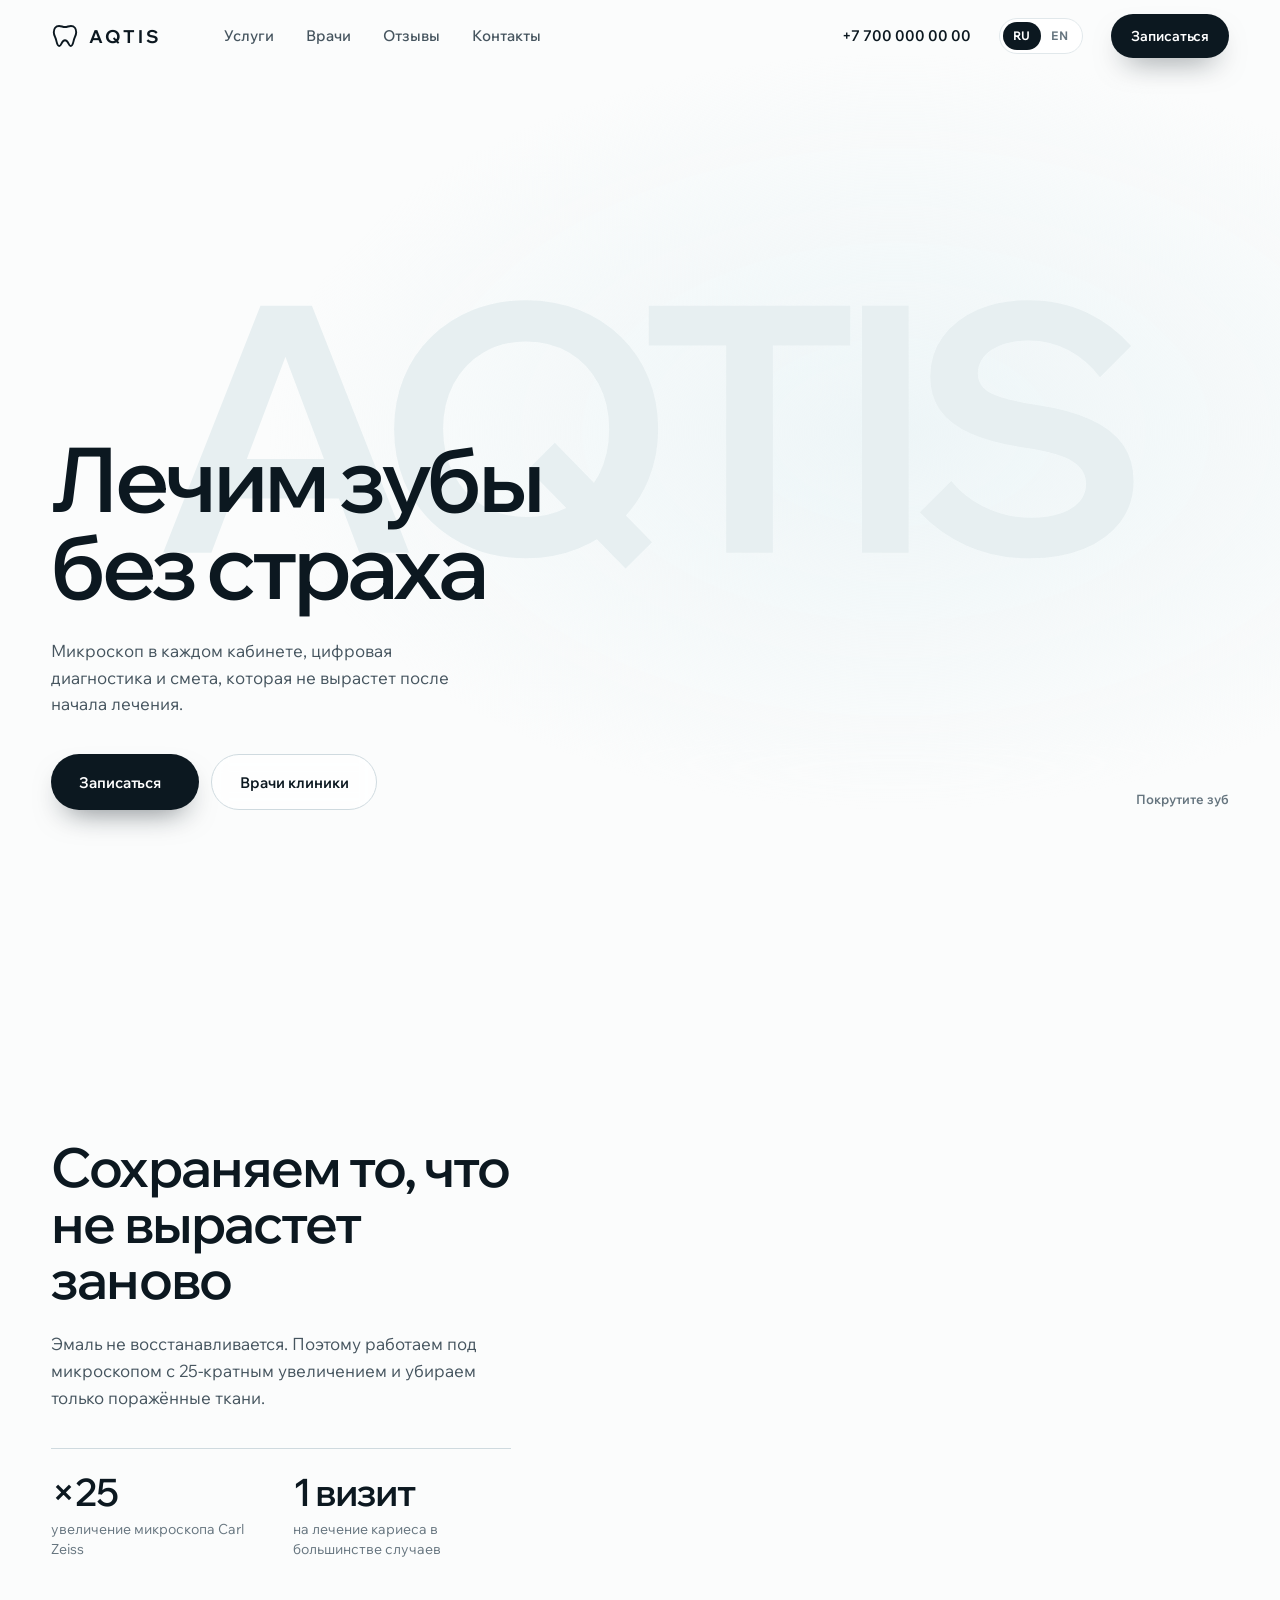
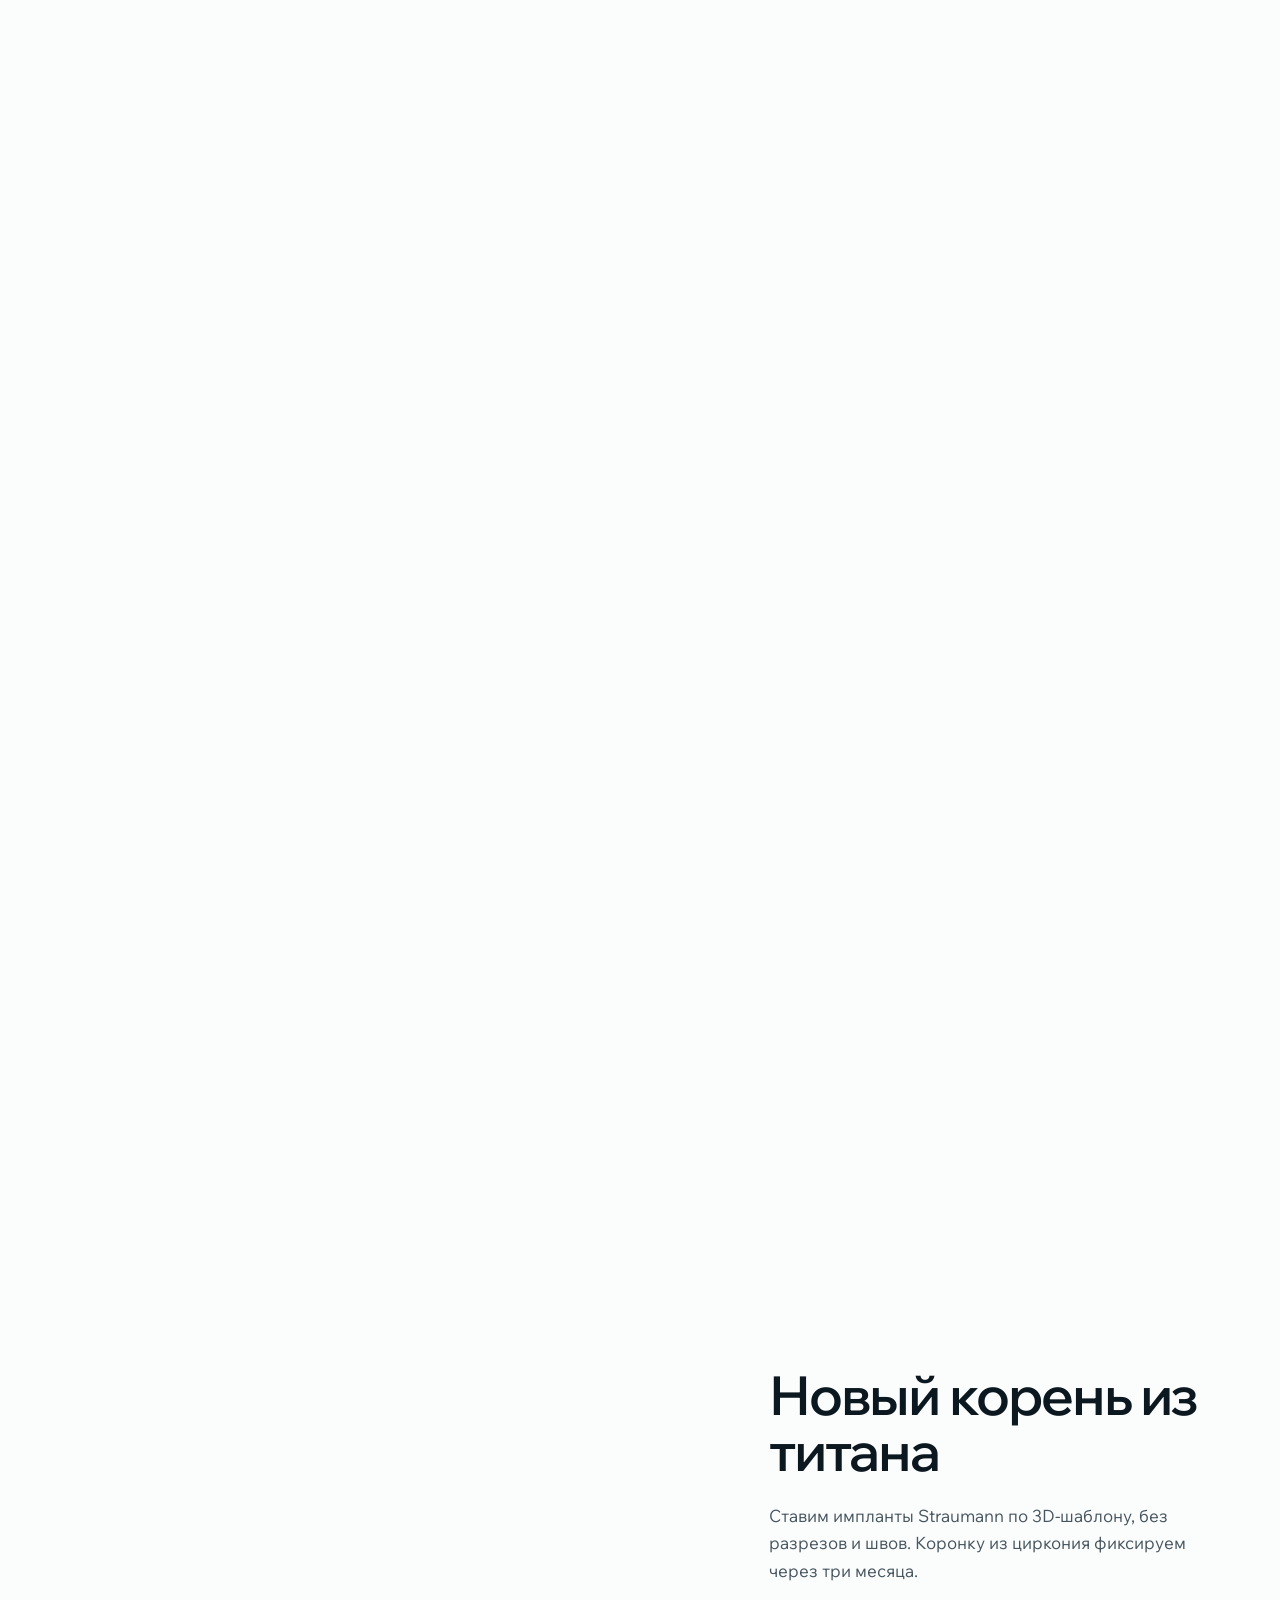
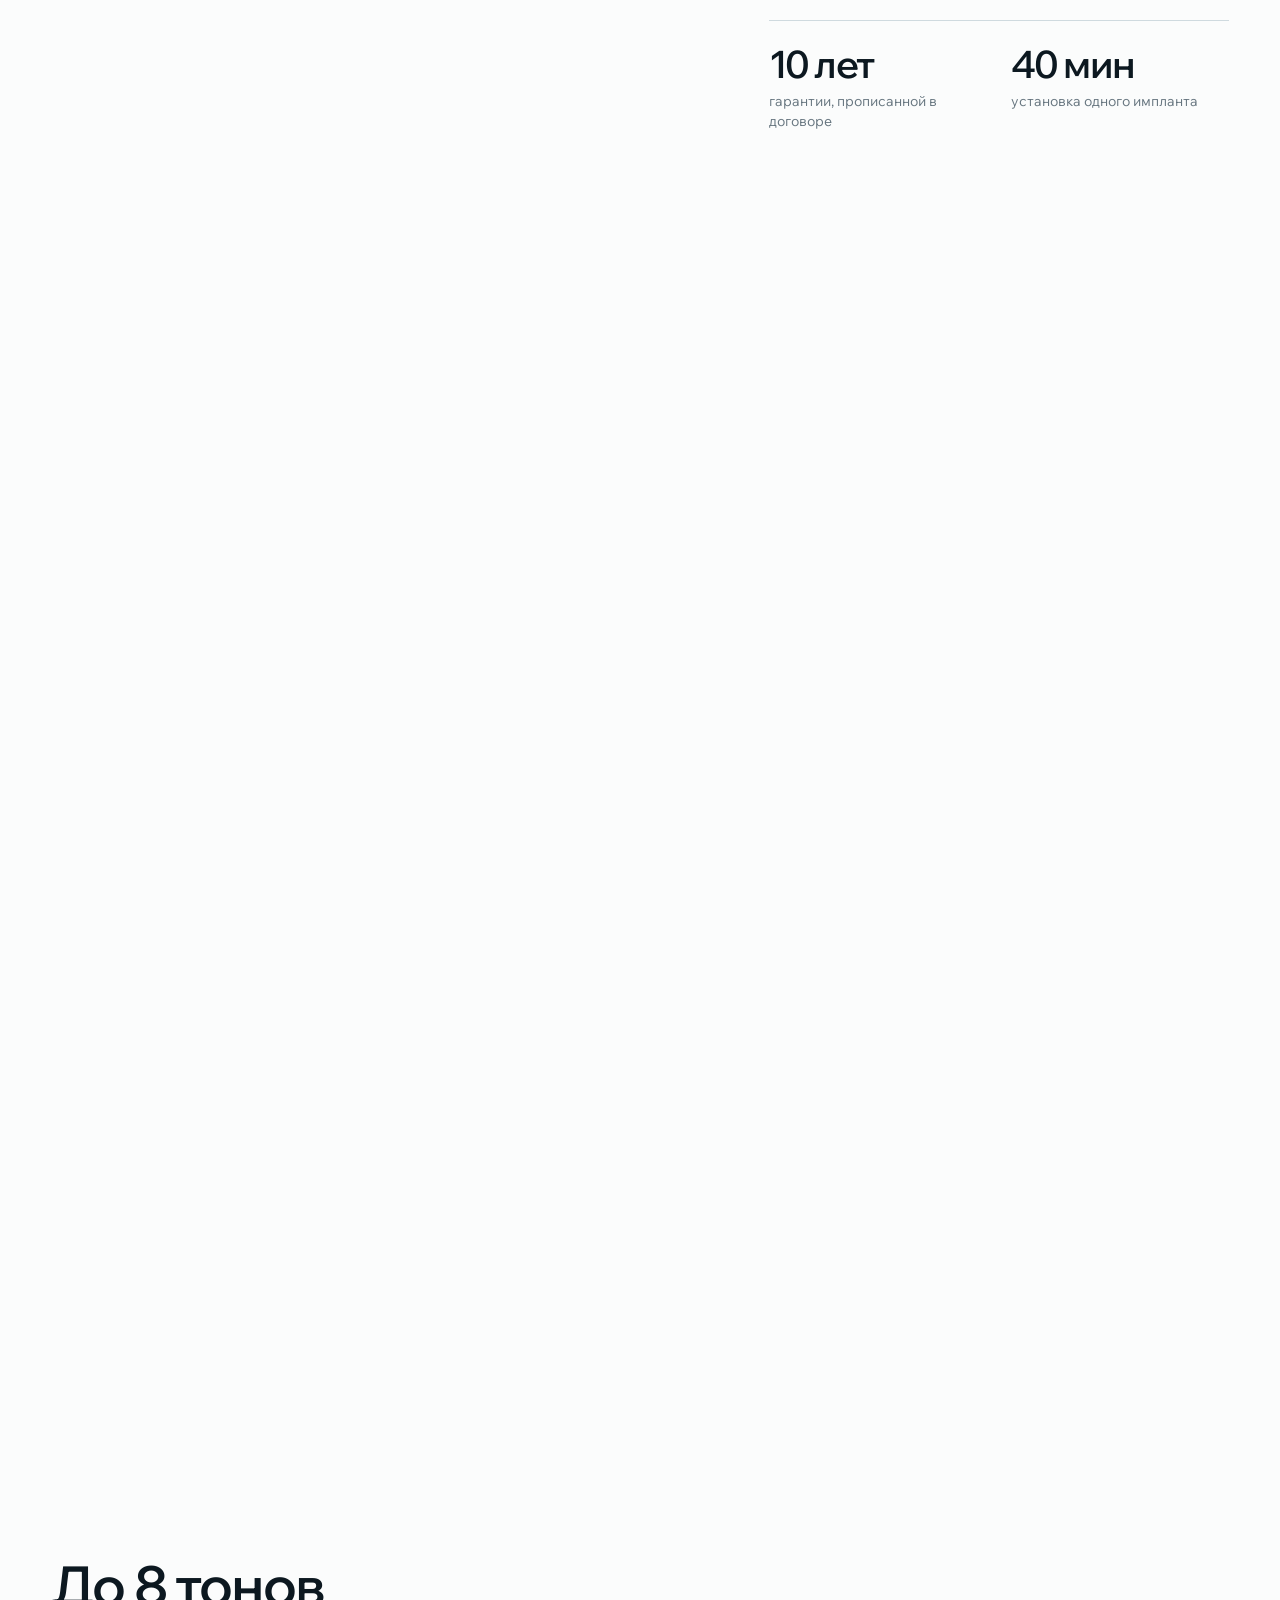
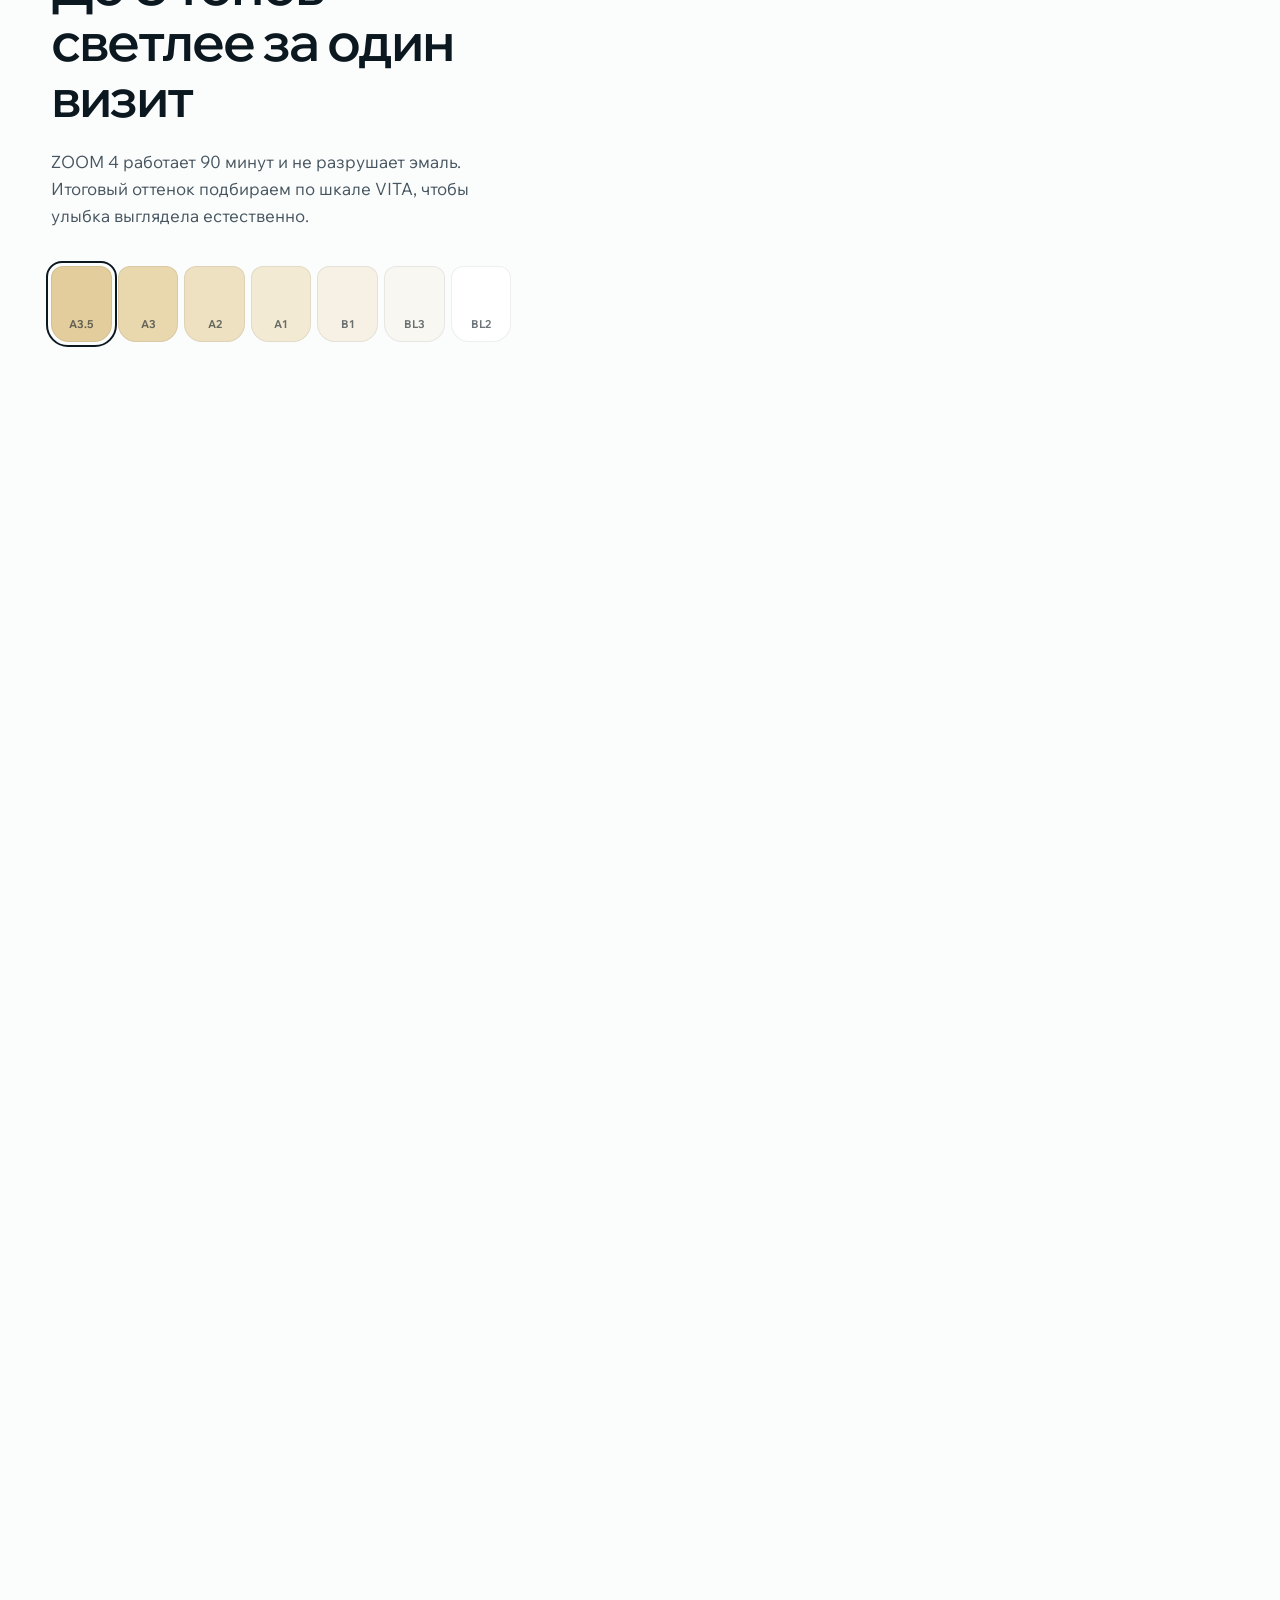
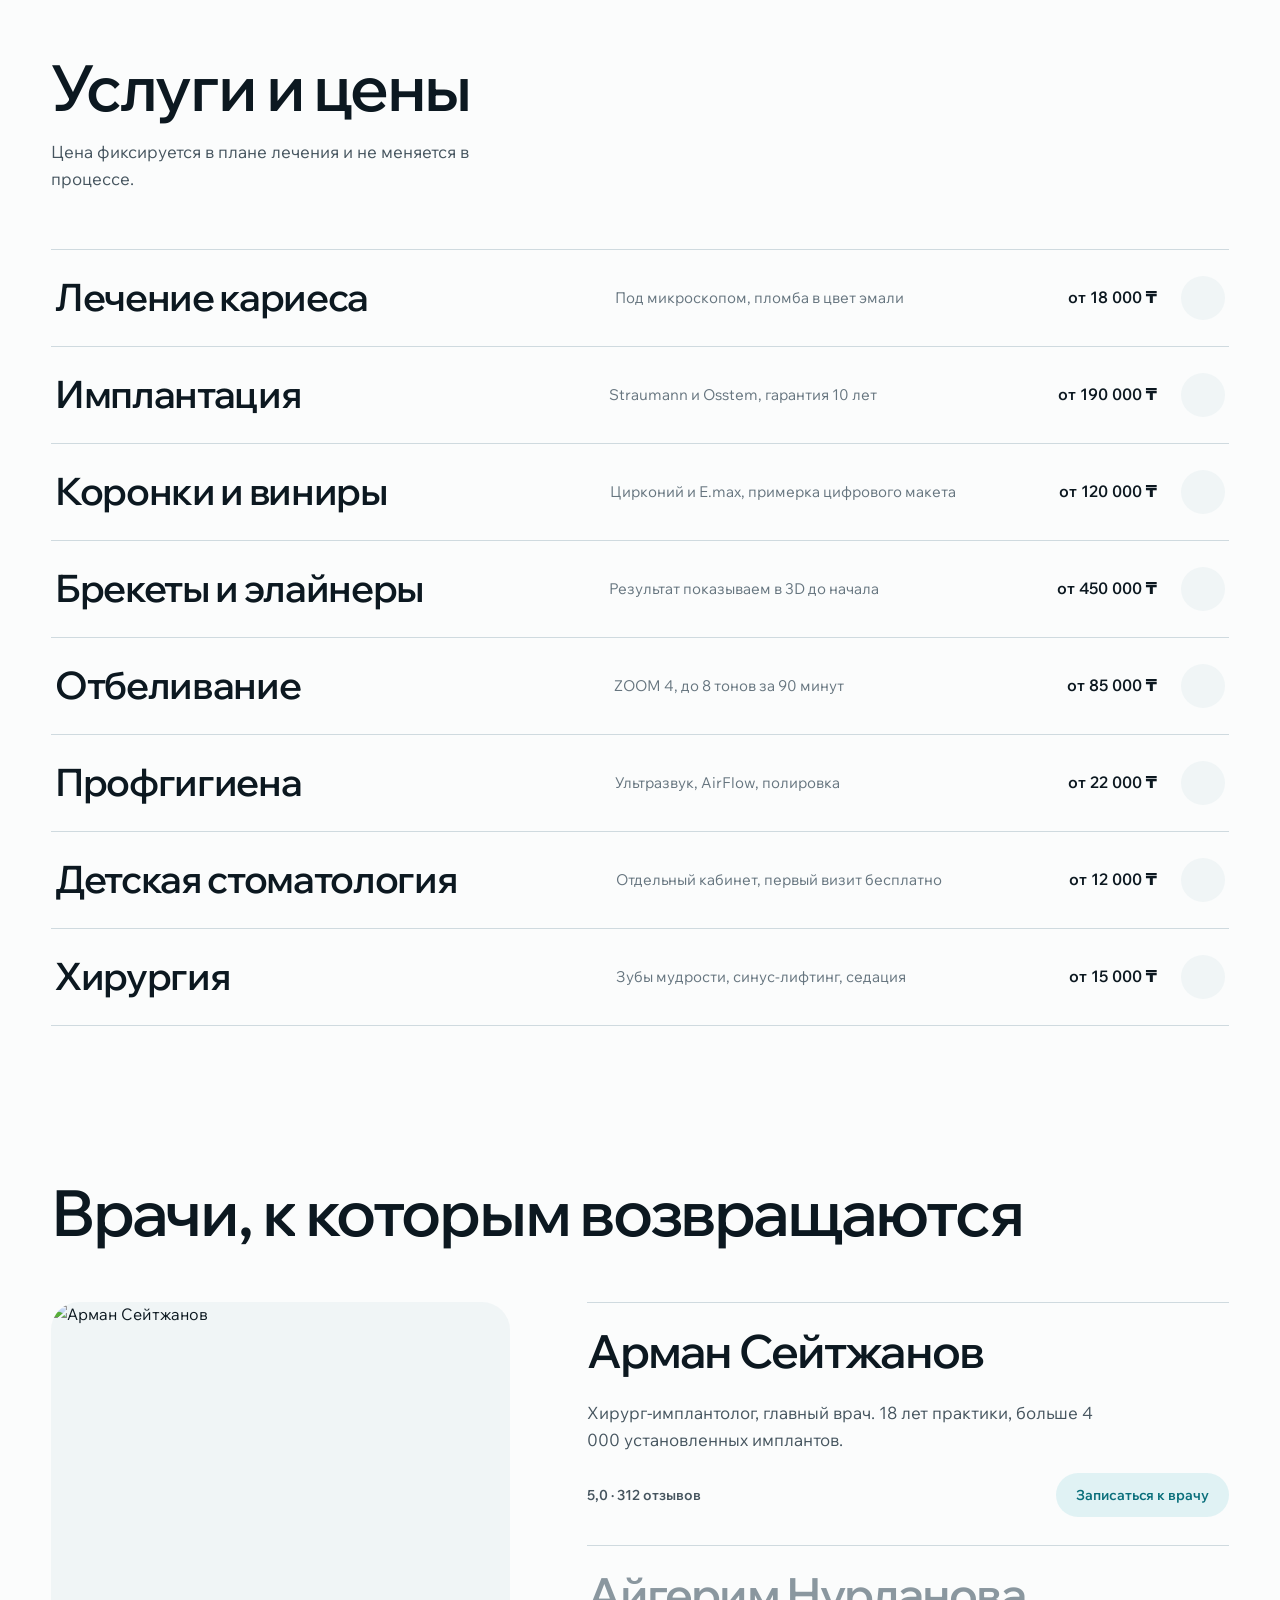
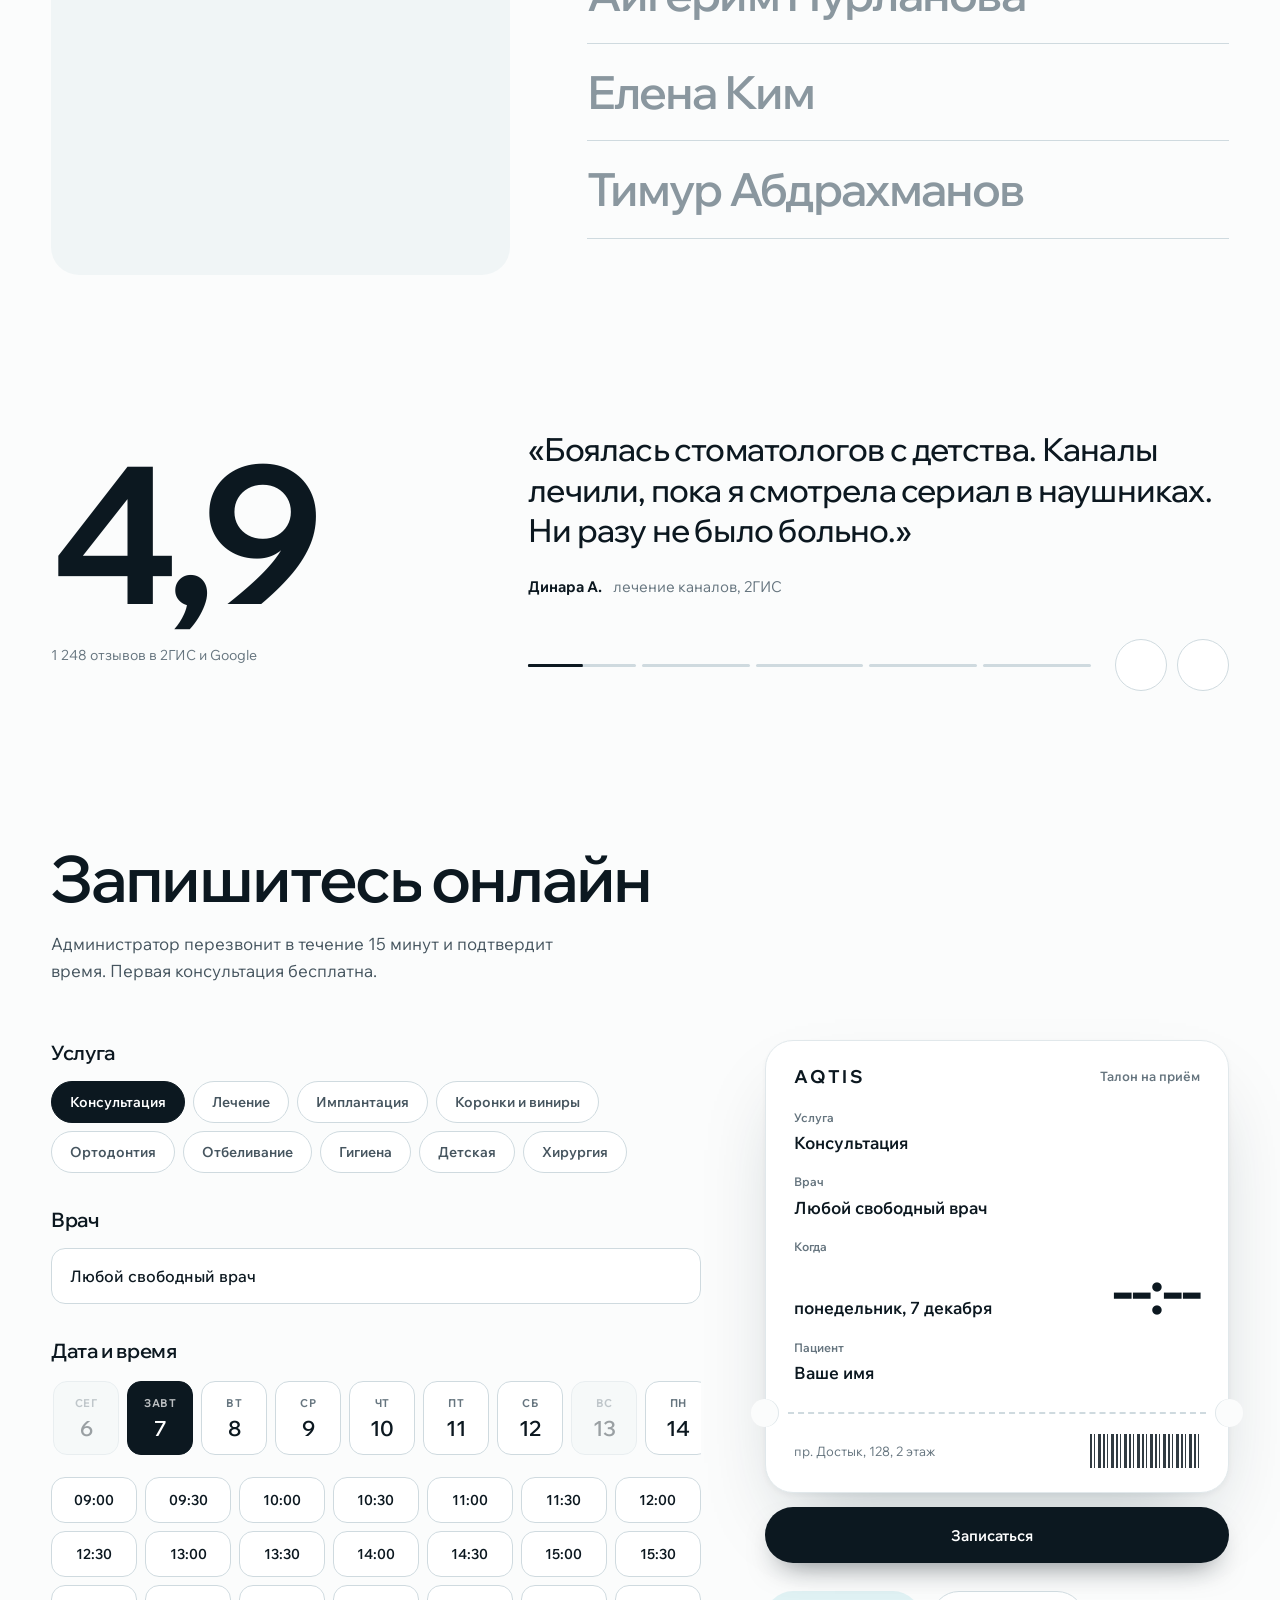
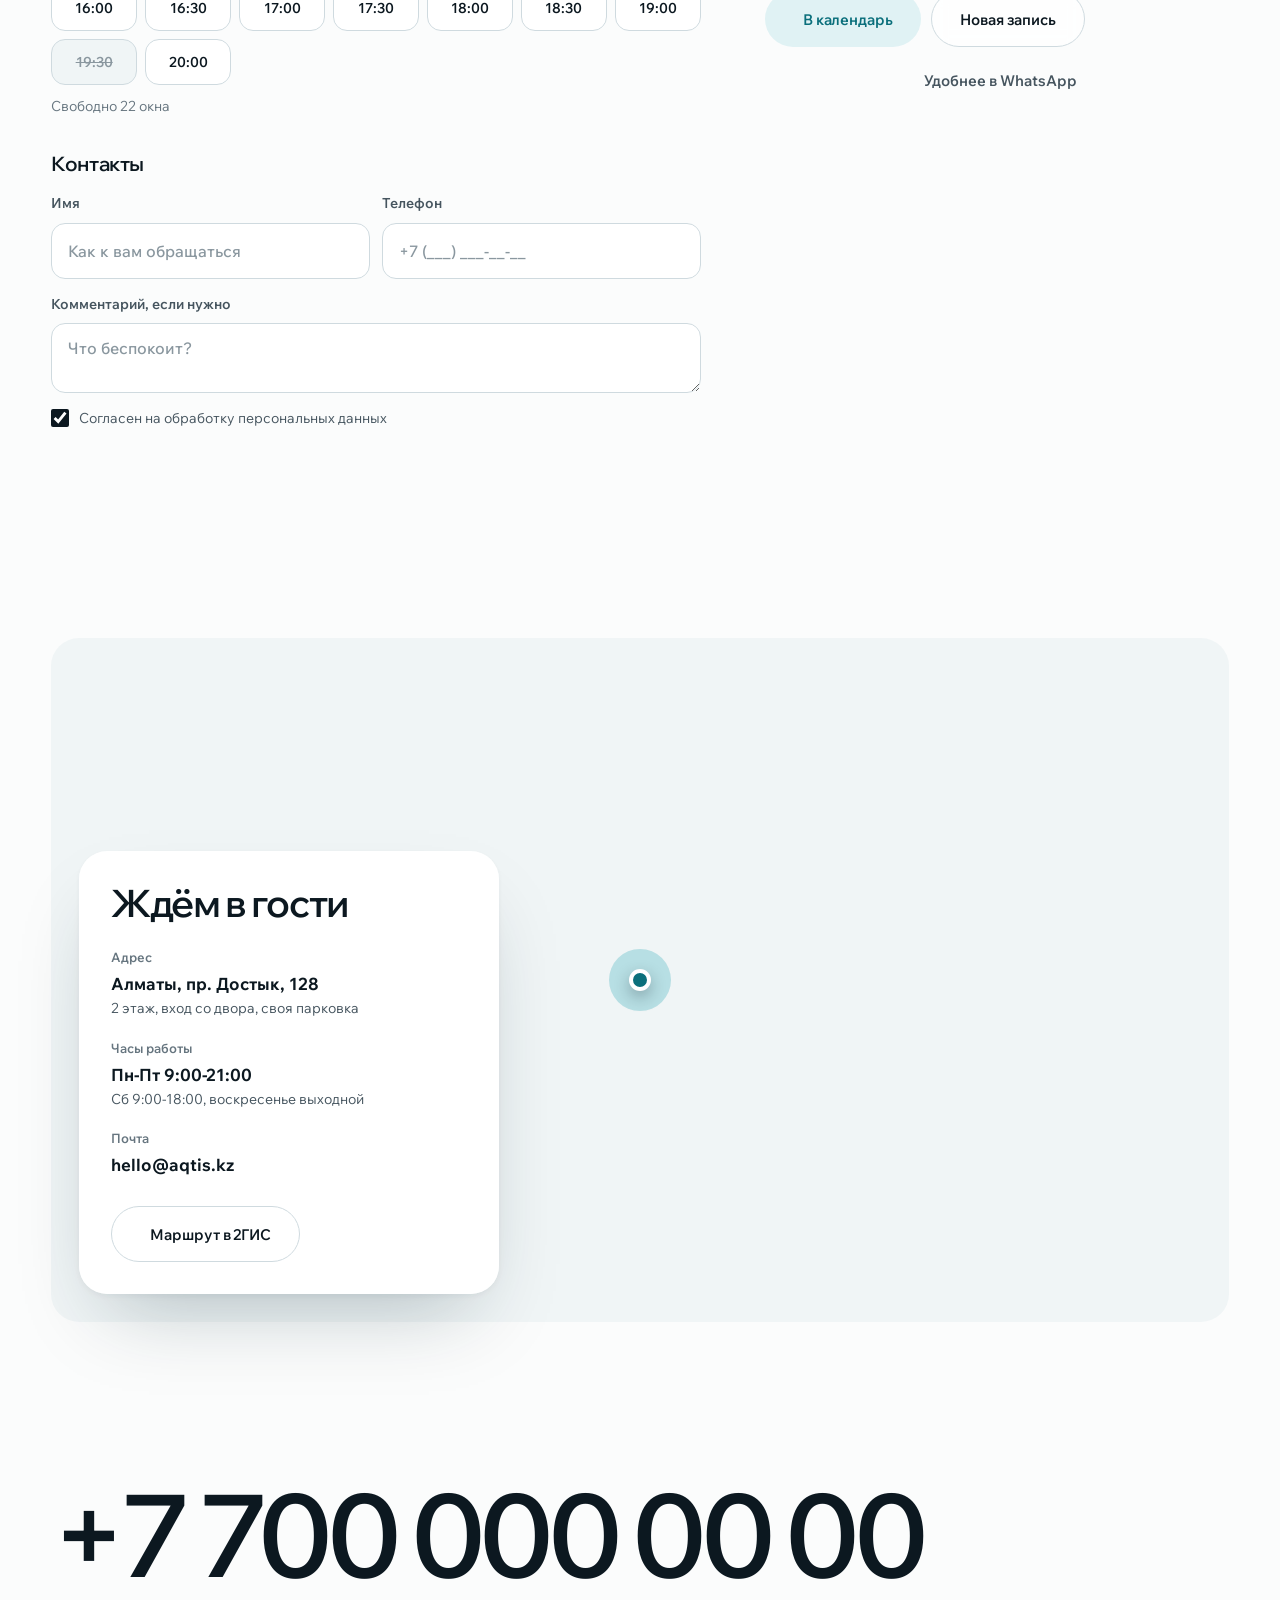
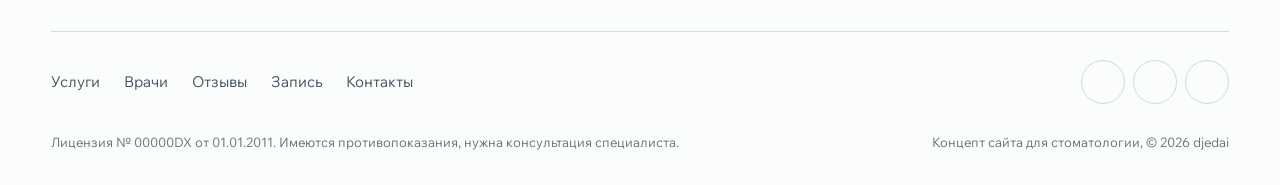
==== commit 9d258984: "Deploy 2026-10-05 16:46 Co-Authored-By: Claude Opus 5.5 <noreply@anthropic.com>" ====
--- a/index.html
+++ b/index.html
@@ -5,7 +5,7 @@
   <meta name="viewport" content="width=device-width, initial-scale=1, viewport-fit=cover">
   <title>AQTIS · стоматология в Алматы</title>
   <meta name="description" content="AQTIS: стоматология в Алматы. Лечение под микроскопом, имплантация с гарантией 10 лет, отбеливание ZOOM. Онлайн-запись к врачу. Концепт сайта.">
-  <meta name="theme-color" content="#ffffff">
+  <meta name="theme-color" content="#fbfcfc">
   <meta name="robots" content="noindex, nofollow">
   <link rel="alternate" hreflang="ru" href="./">
   <link rel="alternate" hreflang="en" href="en/">
@@ -13,7 +13,7 @@
 
   <link rel="preconnect" href="https://fonts.googleapis.com">
   <link rel="preconnect" href="https://fonts.gstatic.com" crossorigin>
-  <link href="https://fonts.googleapis.com/css2?family=Cormorant+Garamond:ital,wght@1,500;1,600&family=Manrope:wght@300;400;500;600;700;800&display=swap" rel="stylesheet">
+  <link href="https://fonts.googleapis.com/css2?family=Wix+Madefor+Display:wght@400;500;600;700&family=Wix+Madefor+Text:wght@400;500;600;700&display=swap" rel="stylesheet">
   <link rel="stylesheet" href="https://unpkg.com/@phosphor-icons/web@2.1.1/src/regular/style.css">
   <link rel="stylesheet" href="https://unpkg.com/@phosphor-icons/web@2.1.1/src/fill/style.css">
   <link rel="stylesheet" href="css/style.css">
@@ -21,7 +21,6 @@
 <body>
   <a class="skip" href="#main">К содержанию</a>
 
-  <!-- ============ NAV ============ -->
   <header class="nav" id="nav">
     <a href="#top" class="logo" aria-label="AQTIS, на главную">
       <svg class="logo-mark" viewBox="0 0 32 32" aria-hidden="true"><path d="M9.2 4.5c2.6 0 4.2 1.3 6.8 1.3s4.2-1.3 6.8-1.3c3.9 0 6 3.2 6 7.1 0 3.1-1.3 5-2.3 7.6-1 2.7-1.2 8.3-4 8.3-2.6 0-2.4-6.6-6.5-6.6s-3.9 6.6-6.5 6.6c-2.8 0-3-5.6-4-8.3-1-2.6-2.3-4.5-2.3-7.6 0-3.9 2.1-7.1 6-7.1Z"/></svg>
@@ -33,12 +32,12 @@
       <a href="#reviews">Отзывы</a>
       <a href="#contacts">Контакты</a>
     </nav>
-    <a class="nav-phone" href="tel:+77000000000"><i class="ph ph-phone"></i> +7 700 000 00 00</a>
+    <a class="nav-phone" href="tel:+77000000000">+7 700 000 00 00</a>
     <div class="lang" aria-label="Язык">
       <a href="./" aria-current="true">RU</a>
       <a href="en/" hreflang="en" lang="en">EN</a>
     </div>
-    <a href="#booking" class="btn btn-dark btn-sm nav-cta">Записаться</a>
+    <a href="#booking" class="btn btn-dark btn-sm nav-cta magnetic">Записаться</a>
     <button class="burger" id="burger" aria-label="Открыть меню" aria-expanded="false" aria-controls="drawer"><span></span><span></span></button>
   </header>
 
@@ -49,293 +48,213 @@
       <a href="#reviews">Отзывы</a>
       <a href="#contacts">Контакты</a>
       <a href="tel:+77000000000" class="drawer-phone">+7 700 000 00 00</a>
-      <a href="#booking" class="btn btn-dark">Записаться на приём</a>
+      <a href="#booking" class="btn btn-dark">Записаться</a>
     </nav>
   </div>
 
   <main id="main">
-    <!-- ============ HERO ============ -->
-    <section class="hero" id="hero">
-      <span id="top" class="anchor-top"></span>
-      <div class="hero-stage">
-        <div class="halo" aria-hidden="true"><span></span><span></span><span></span></div>
-        <div class="tooth3d" id="tooth3d" aria-label="3D-модель моляра, можно вращать" role="img"></div>
-        <svg class="tooth-fallback" viewBox="0 0 200 260" aria-hidden="true"><defs><linearGradient id="tf" x1="0" y1="0" x2="1" y2="1"><stop offset="0" stop-color="#fff"/><stop offset="1" stop-color="#e3ecef"/></linearGradient></defs><path fill="url(#tf)" stroke="#d5e1e5" stroke-width="2" d="M52 20c18 0 30 9 48 9s30-9 48-9c27 0 42 22 42 49 0 22-9 35-16 53-7 19-8 58-28 58-18 0-17-46-46-46s-28 46-46 46c-20 0-21-39-28-58C19 104 10 91 10 69c0-27 15-49 42-49Z"/></svg>
-
-        <div class="stage-ui">
-          <div class="modes" role="tablist" aria-label="Режим модели">
-            <button role="tab" class="mode is-active" aria-selected="true" data-mode="natural"><i class="ph ph-tooth"></i> Зуб</button>
-            <button role="tab" class="mode" aria-selected="false" data-mode="implant"><i class="ph ph-screwdriver"></i> Имплант</button>
-            <button role="tab" class="mode" aria-selected="false" data-mode="whitening"><i class="ph ph-sparkle"></i> Отбеливание</button>
-          </div>
-          <p class="stage-caption" id="stageCaption" aria-live="polite">Моляр в 3D. Эмаль — самая твёрдая ткань организма, поэтому лечим под микроскопом и снимаем минимум.</p>
-          <span class="shade" id="shade" aria-hidden="true">VITA A3.5</span>
-        </div>
-        <p class="drag-hint" aria-hidden="true"><i class="ph ph-hand-grabbing"></i> Потяните, чтобы повернуть</p>
-
-        <div class="float-card fc-1" aria-hidden="true">
-          <span class="fc-ico"><i class="ph ph-shield-check"></i></span>
-          <span><b>10 лет</b><small>гарантия на импланты</small></span>
-        </div>
-        <div class="float-card fc-2" aria-hidden="true">
-          <span class="fc-ico"><i class="ph-fill ph-star"></i></span>
-          <span><b>4,9</b><small>1 248 отзывов в 2ГИС</small></span>
-        </div>
-      </div>
-
-      <div class="hero-copy">
-        <p class="eyebrow"><span class="pulse"></span>Стоматология в Алматы · с 2011 года</p>
-        <h1>Улыбка, о которой <em>можно не думать</em></h1>
-        <p class="lead">Лечим спокойно и без боли: цифровая диагностика, микроскоп в каждом кабинете и смета, которая не меняется после начала лечения.</p>
-        <div class="hero-actions">
-          <a class="btn btn-dark" href="#booking">Записаться на приём <i class="ph ph-arrow-right"></i></a>
-          <a class="btn btn-line" href="#doctors">Выбрать врача</a>
-        </div>
-        <ul class="hero-stats">
-          <li><b data-count="15">15</b><span>лет работы</span></li>
-          <li><b data-count="38000" data-sep>38 000</b><span>пациентов</span></li>
-          <li><b>0 ₸</b><span>первая консультация</span></li>
+    <!-- ============ ИСТОРИЯ С 3D-ЗУБОМ ============ -->
+    <div class="journey" id="journey">
+      <div class="scene-track">
+      <div class="scene" aria-hidden="true">
+        <div class="giant">AQTIS</div>
+        <div class="tooth3d" id="tooth3d"></div>
+        <div class="callouts">
+          <div class="callout" data-ch="1" data-pt="1.0,0.3,c"><i></i><span><b>Эмаль</b><em>до 2,5 мм, не восстанавливается</em></span></div>
+          <div class="callout" data-ch="1" data-pt="0.55,-0.05,c"><i></i><span><b>Дентин</b><em>основа зуба, чувствует холод</em></span></div>
+          <div class="callout" data-ch="1" data-pt="0.12,-0.42,c"><i></i><span><b>Пульпа</b><em>нервы и сосуды</em></span></div>
+          <div class="callout" data-ch="1" data-pt="0.82,-1.45,c"><i></i><span><b>Каналы</b><em>лечим под микроскопом</em></span></div>
+          <div class="callout" data-ch="2" data-side="left" data-pt="-0.95,0.35,0.3"><i></i><span><b>Коронка</b><em>цирконий, своя лаборатория</em></span></div>
+          <div class="callout" data-ch="2" data-side="left" data-pt="-0.22,-1.9,0"><i></i><span><b>Имплант</b><em>Straumann, титан</em></span></div>
+        </div>
+        <svg class="tooth-fallback" viewBox="0 0 200 260"><path fill="#fff" stroke="#d5e1e5" stroke-width="2" d="M52 20c18 0 30 9 48 9s30-9 48-9c27 0 42 22 42 49 0 22-9 35-16 53-7 19-8 58-28 58-18 0-17-46-46-46s-28 46-46 46c-20 0-21-39-28-58C19 104 10 91 10 69c0-27 15-49 42-49Z"/></svg>
+      </div>
+      </div>
+
+      <nav class="rail" id="rail" aria-label="Главы">
+        <a href="#ch-anatomy" data-ch="1"><span>Анатомия</span></a>
+        <a href="#ch-implant" data-ch="2"><span>Имплантация</span></a>
+        <a href="#ch-white" data-ch="3"><span>Отбеливание</span></a>
+      </nav>
+
+      <section class="hero" id="top">
+        <div class="hero-copy">
+          <h1 data-split>Лечим зубы без&nbsp;страха</h1>
+          <p class="lead">Микроскоп в каждом кабинете, цифровая диагностика и смета, которая не вырастет после начала лечения.</p>
+          <div class="hero-actions">
+            <a class="btn btn-dark magnetic" href="#booking">Записаться <i class="ph ph-arrow-right"></i></a>
+            <a class="btn btn-ghost" href="#doctors">Врачи клиники</a>
+          </div>
+        </div>
+        <p class="drag-hint" aria-hidden="true"><i class="ph ph-hand-grabbing"></i> Покрутите зуб</p>
+      </section>
+
+      <section class="chapter" id="ch-anatomy" data-ch="1">
+        <div class="chapter-inner">
+          <div class="chapter-text">
+            <h2>Сохраняем то, что не&nbsp;вырастет заново</h2>
+            <p>Эмаль не восстанавливается. Поэтому работаем под микроскопом с 25-кратным увеличением и убираем только поражённые ткани.</p>
+            <dl class="facts">
+              <div><dt>×25</dt><dd>увеличение микроскопа Carl Zeiss</dd></div>
+              <div><dt>1 визит</dt><dd>на лечение кариеса в большинстве случаев</dd></div>
+            </dl>
+          </div>
+        </div>
+      </section>
+
+      <section class="chapter" id="ch-implant" data-ch="2">
+        <div class="chapter-inner is-right">
+          <div class="chapter-text">
+            <h2>Новый корень из титана</h2>
+            <p>Ставим импланты Straumann по 3D-шаблону, без разрезов и швов. Коронку из циркония фиксируем через три месяца.</p>
+            <dl class="facts">
+              <div><dt>10 лет</dt><dd>гарантии, прописанной в договоре</dd></div>
+              <div><dt>40 мин</dt><dd>установка одного импланта</dd></div>
+            </dl>
+          </div>
+        </div>
+      </section>
+
+      <section class="chapter" id="ch-white" data-ch="3">
+        <div class="chapter-inner">
+          <div class="chapter-text">
+            <h2>До 8 тонов светлее за один визит</h2>
+            <p>ZOOM 4 работает 90 минут и не разрушает эмаль. Итоговый оттенок подбираем по шкале VITA, чтобы улыбка выглядела естественно.</p>
+            <div class="shade-scale" id="shadeScale" aria-label="Шкала оттенков VITA">
+              <span>A3.5</span><span>A3</span><span>A2</span><span>A1</span><span>B1</span><span>BL3</span><span>BL2</span>
+              <i class="shade-cursor" aria-hidden="true"></i>
+            </div>
+          </div>
+        </div>
+      </section>
+    </div>
+
+    <!-- ============ УСЛУГИ ============ -->
+    <section class="section services" id="services">
+      <h2 class="services-title" data-split>Услуги и цены</h2>
+      <p class="services-note">Цена фиксируется в плане лечения и не меняется в процессе.</p>
+      <ul class="svc-list" id="svcList">
+        <li><button class="svc" data-service="therapy" data-img="https://images.unsplash.com/photo-1606811951341-756fdd437682?w=640&h=800&fit=crop&q=80">
+          <span class="svc-name">Лечение кариеса</span><span class="svc-desc">Под микроскопом, пломба в цвет эмали</span><span class="svc-price">от 18 000 ₸</span><i class="ph ph-arrow-up-right"></i>
+        </button></li>
+        <li><button class="svc" data-service="implant" data-img="https://images.unsplash.com/photo-1593022356769-11f762e25ed9?w=640&h=800&fit=crop&q=80">
+          <span class="svc-name">Имплантация</span><span class="svc-desc">Straumann и Osstem, гарантия 10 лет</span><span class="svc-price">от 190 000 ₸</span><i class="ph ph-arrow-up-right"></i>
+        </button></li>
+        <li><button class="svc" data-service="prosthetics" data-img="https://images.unsplash.com/photo-1664529845836-433c172142ca?w=640&h=800&fit=crop&q=80">
+          <span class="svc-name">Коронки и виниры</span><span class="svc-desc">Цирконий и E.max, примерка цифрового макета</span><span class="svc-price">от 120 000 ₸</span><i class="ph ph-arrow-up-right"></i>
+        </button></li>
+        <li><button class="svc" data-service="ortho" data-img="https://images.unsplash.com/photo-1564420228450-d9a5bc8d6565?w=640&h=800&fit=crop&q=80">
+          <span class="svc-name">Брекеты и элайнеры</span><span class="svc-desc">Результат показываем в 3D до начала</span><span class="svc-price">от 450 000 ₸</span><i class="ph ph-arrow-up-right"></i>
+        </button></li>
+        <li><button class="svc" data-service="whitening" data-img="https://images.unsplash.com/photo-1677026010083-78ec7f1b84ed?w=640&h=800&fit=crop&q=80">
+          <span class="svc-name">Отбеливание</span><span class="svc-desc">ZOOM 4, до 8 тонов за 90 минут</span><span class="svc-price">от 85 000 ₸</span><i class="ph ph-arrow-up-right"></i>
+        </button></li>
+        <li><button class="svc" data-service="hygiene" data-img="https://images.unsplash.com/photo-1607613009820-a29f7bb81c04?w=640&h=800&fit=crop&q=80">
+          <span class="svc-name">Профгигиена</span><span class="svc-desc">Ультразвук, AirFlow, полировка</span><span class="svc-price">от 22 000 ₸</span><i class="ph ph-arrow-up-right"></i>
+        </button></li>
+        <li><button class="svc" data-service="kids" data-img="https://images.unsplash.com/photo-1631051103633-24959376b92d?w=640&h=800&fit=crop&q=80">
+          <span class="svc-name">Детская стоматология</span><span class="svc-desc">Отдельный кабинет, первый визит бесплатно</span><span class="svc-price">от 12 000 ₸</span><i class="ph ph-arrow-up-right"></i>
+        </button></li>
+        <li><button class="svc" data-service="surgery" data-img="https://images.unsplash.com/photo-1588776813941-dcf9c55e84d2?w=640&h=800&fit=crop&q=80">
+          <span class="svc-name">Хирургия</span><span class="svc-desc">Зубы мудрости, синус-лифтинг, седация</span><span class="svc-price">от 15 000 ₸</span><i class="ph ph-arrow-up-right"></i>
+        </button></li>
+      </ul>
+      <div class="svc-float" id="svcFloat" aria-hidden="true"><img alt="" id="svcFloatImg"></div>
+    </section>
+
+    <!-- ============ ВРАЧИ ============ -->
+    <section class="section doctors" id="doctors">
+      <h2 data-split>Врачи, к которым возвращаются</h2>
+      <div class="doc-switch">
+        <div class="doc-portrait" id="docPortrait">
+          <img src="https://images.unsplash.com/photo-1612349317150-e413f6a5b16d?w=900&h=1100&fit=crop&crop=faces&q=80" alt="Арман Сейтжанов" class="is-on" data-for="arman" width="900" height="1100" loading="lazy">
+          <img src="https://images.unsplash.com/photo-1594824476967-48c8b964273f?w=900&h=1100&fit=crop&crop=faces&q=80" alt="Айгерим Нурланова" data-for="aigerim" width="900" height="1100" loading="lazy">
+          <img src="https://images.unsplash.com/photo-1559839734-2b71ea197ec2?w=900&h=1100&fit=crop&crop=faces&q=80" alt="Елена Ким" data-for="elena" width="900" height="1100" loading="lazy">
+          <img src="https://images.unsplash.com/photo-1622253692010-333f2da6031d?w=900&h=1100&fit=crop&crop=faces&q=80" alt="Тимур Абдрахманов" data-for="timur" width="900" height="1100" loading="lazy">
+        </div>
+        <ul class="doc-list" role="tablist" aria-label="Врачи">
+          <li class="doc is-open" data-doc="arman">
+            <button class="doc-name" role="tab" aria-selected="true">Арман Сейтжанов</button>
+            <div class="doc-more"><div class="doc-more-inner">
+              <p class="doc-role">Хирург-имплантолог, главный врач. 18 лет практики, больше 4 000 установленных имплантов.</p>
+              <div class="doc-meta"><span><i class="ph-fill ph-star"></i> 5,0 · 312 отзывов</span><button class="btn btn-soft btn-sm" data-doctor="arman">Записаться к врачу</button></div>
+            </div></div>
+          </li>
+          <li class="doc" data-doc="aigerim">
+            <button class="doc-name" role="tab" aria-selected="false">Айгерим Нурланова</button>
+            <div class="doc-more"><div class="doc-more-inner">
+              <p class="doc-role">Ортодонт. 11 лет практики, элайнеры и брекеты для взрослых и детей с шести лет.</p>
+              <div class="doc-meta"><span><i class="ph-fill ph-star"></i> 4,9 · 204 отзыва</span><button class="btn btn-soft btn-sm" data-doctor="aigerim">Записаться к врачу</button></div>
+            </div></div>
+          </li>
+          <li class="doc" data-doc="elena">
+            <button class="doc-name" role="tab" aria-selected="false">Елена Ким</button>
+            <div class="doc-more"><div class="doc-more-inner">
+              <p class="doc-role">Терапевт-эндодонтист. 14 лет практики, лечение каналов под микроскопом и художественные реставрации.</p>
+              <div class="doc-meta"><span><i class="ph-fill ph-star"></i> 4,9 · 268 отзывов</span><button class="btn btn-soft btn-sm" data-doctor="elena">Записаться к врачу</button></div>
+            </div></div>
+          </li>
+          <li class="doc" data-doc="timur">
+            <button class="doc-name" role="tab" aria-selected="false">Тимур Абдрахманов</button>
+            <div class="doc-more"><div class="doc-more-inner">
+              <p class="doc-role">Ортопед и эстетист. 9 лет практики, виниры, коронки и отбеливание.</p>
+              <div class="doc-meta"><span><i class="ph-fill ph-star"></i> 4,9 · 157 отзывов</span><button class="btn btn-soft btn-sm" data-doctor="timur">Записаться к врачу</button></div>
+            </div></div>
+          </li>
         </ul>
       </div>
     </section>
 
-    <!-- ============ TRUST ============ -->
-    <section class="trust" aria-label="Технологии">
-      <ul>
-        <li><i class="ph ph-microscope"></i>Микроскопы Carl Zeiss</li>
-        <li><i class="ph ph-cube-focus"></i>КТ 3D за 12 секунд</li>
-        <li><i class="ph ph-syringe"></i>Компьютерная анестезия</li>
-        <li><i class="ph ph-certificate"></i>Импланты Straumann</li>
-        <li><i class="ph ph-baby"></i>Детский кабинет</li>
-      </ul>
-    </section>
-
-    <!-- ============ SERVICES ============ -->
-    <section class="section services" id="services">
-      <div class="section-head" data-reveal>
-        <p class="kicker">Услуги и цены</p>
-        <h2>Всё для здоровья зубов <em>в одной клинике</em></h2>
-        <p class="sub">Цены фиксируем в плане лечения. Если в процессе понадобится больше работы, доплачивать не придётся.</p>
-      </div>
-      <div class="svc-grid">
-        <article class="svc" data-reveal>
-          <i class="ph ph-first-aid-kit svc-ico"></i>
-          <h3>Лечение кариеса</h3>
-          <p>Под микроскопом, с изоляцией коффердамом. Пломба подбирается по цвету эмали.</p>
-          <div class="svc-foot"><span class="price">от 18 000 ₸</span><button class="svc-book" data-service="therapy" aria-label="Записаться: лечение кариеса"><i class="ph ph-arrow-up-right"></i></button></div>
-        </article>
-        <article class="svc svc-feature" data-reveal>
-          <i class="ph ph-screwdriver svc-ico"></i>
-          <h3>Имплантация</h3>
-          <p>Straumann и Osstem. Навигационный шаблон по КТ, установка за один визит.</p>
-          <div class="svc-foot"><span class="price">от 190 000 ₸</span><button class="svc-book" data-service="implant" aria-label="Записаться: имплантация"><i class="ph ph-arrow-up-right"></i></button></div>
-          <span class="svc-tag">Гарантия 10 лет</span>
-        </article>
-        <article class="svc" data-reveal>
-          <i class="ph ph-crown-simple svc-ico"></i>
-          <h3>Коронки и виниры</h3>
-          <p>Цирконий и E.max из собственной лаборатории. Примерка цифрового макета до работы.</p>
-          <div class="svc-foot"><span class="price">от 120 000 ₸</span><button class="svc-book" data-service="prosthetics" aria-label="Записаться: коронки и виниры"><i class="ph ph-arrow-up-right"></i></button></div>
-        </article>
-        <article class="svc" data-reveal>
-          <i class="ph ph-align-center-horizontal-simple svc-ico"></i>
-          <h3>Брекеты и элайнеры</h3>
-          <p>Металлические, керамические и прозрачные капы. Показываем результат в 3D заранее.</p>
-          <div class="svc-foot"><span class="price">от 450 000 ₸</span><button class="svc-book" data-service="ortho" aria-label="Записаться: брекеты и элайнеры"><i class="ph ph-arrow-up-right"></i></button></div>
-        </article>
-        <article class="svc" data-reveal>
-          <i class="ph ph-sparkle svc-ico"></i>
-          <h3>Отбеливание</h3>
-          <p>ZOOM 4: до 8 тонов светлее за 90 минут. Без вреда для эмали и чувствительности.</p>
-          <div class="svc-foot"><span class="price">от 85 000 ₸</span><button class="svc-book" data-service="whitening" aria-label="Записаться: отбеливание"><i class="ph ph-arrow-up-right"></i></button></div>
-        </article>
-        <article class="svc" data-reveal>
-          <i class="ph ph-drop svc-ico"></i>
-          <h3>Профгигиена</h3>
-          <p>Ультразвук, AirFlow и полировка. Раз в полгода, и большинство проблем не случится.</p>
-          <div class="svc-foot"><span class="price">от 22 000 ₸</span><button class="svc-book" data-service="hygiene" aria-label="Записаться: профгигиена"><i class="ph ph-arrow-up-right"></i></button></div>
-        </article>
-        <article class="svc" data-reveal>
-          <i class="ph ph-smiley svc-ico"></i>
-          <h3>Детская стоматология</h3>
-          <p>Отдельный кабинет с мультиками, адаптационный визит бесплатно.</p>
-          <div class="svc-foot"><span class="price">от 12 000 ₸</span><button class="svc-book" data-service="kids" aria-label="Записаться: детская стоматология"><i class="ph ph-arrow-up-right"></i></button></div>
-        </article>
-        <article class="svc" data-reveal>
-          <i class="ph ph-scissors svc-ico"></i>
-          <h3>Хирургия</h3>
-          <p>Удаление зубов мудрости, синус-лифтинг, костная пластика. Под седацией по желанию.</p>
-          <div class="svc-foot"><span class="price">от 15 000 ₸</span><button class="svc-book" data-service="surgery" aria-label="Записаться: хирургия"><i class="ph ph-arrow-up-right"></i></button></div>
-        </article>
-      </div>
-    </section>
-
-    <!-- ============ DOCTORS ============ -->
-    <section class="section doctors" id="doctors">
-      <div class="section-head split" data-reveal>
-        <div>
-          <p class="kicker">Врачи</p>
-          <h2>Люди, которым <em>доверяют улыбки</em></h2>
-        </div>
-        <p class="sub">Каждый врач проходит минимум 60 часов обучения в год. Записаться можно к конкретному специалисту.</p>
-      </div>
-      <div class="doc-grid">
-        <article class="doc" data-reveal>
-          <figure class="doc-photo">
-            <img src="https://images.unsplash.com/photo-1612349317150-e413f6a5b16d?w=700&h=860&fit=crop&crop=faces&q=80" alt="Арман Сейтжанов" loading="lazy" width="700" height="860">
-            <span class="doc-exp">18 лет опыта</span>
-          </figure>
-          <div class="doc-body">
-            <h3>Арман Сейтжанов</h3>
-            <p class="doc-role">Хирург-имплантолог, главный врач</p>
-            <ul class="doc-tags"><li>Имплантация</li><li>Костная пластика</li></ul>
-            <div class="doc-foot">
-              <span class="doc-rate"><i class="ph-fill ph-star"></i> 5,0 · 312 отзывов</span>
-              <button class="btn btn-soft btn-sm" data-doctor="arman">Записаться</button>
-            </div>
-          </div>
-        </article>
-        <article class="doc" data-reveal>
-          <figure class="doc-photo">
-            <img src="https://images.unsplash.com/photo-1594824476967-48c8b964273f?w=700&h=860&fit=crop&crop=faces&q=80" alt="Айгерим Нурланова" loading="lazy" width="700" height="860">
-            <span class="doc-exp">11 лет опыта</span>
-          </figure>
-          <div class="doc-body">
-            <h3>Айгерим Нурланова</h3>
-            <p class="doc-role">Ортодонт</p>
-            <ul class="doc-tags"><li>Элайнеры</li><li>Брекеты</li><li>Дети с 6 лет</li></ul>
-            <div class="doc-foot">
-              <span class="doc-rate"><i class="ph-fill ph-star"></i> 4,9 · 204 отзыва</span>
-              <button class="btn btn-soft btn-sm" data-doctor="aigerim">Записаться</button>
-            </div>
-          </div>
-        </article>
-        <article class="doc" data-reveal>
-          <figure class="doc-photo">
-            <img src="https://images.unsplash.com/photo-1559839734-2b71ea197ec2?w=700&h=860&fit=crop&crop=faces&q=80" alt="Елена Ким" loading="lazy" width="700" height="860">
-            <span class="doc-exp">14 лет опыта</span>
-          </figure>
-          <div class="doc-body">
-            <h3>Елена Ким</h3>
-            <p class="doc-role">Терапевт-эндодонтист</p>
-            <ul class="doc-tags"><li>Каналы под микроскопом</li><li>Реставрации</li></ul>
-            <div class="doc-foot">
-              <span class="doc-rate"><i class="ph-fill ph-star"></i> 4,9 · 268 отзывов</span>
-              <button class="btn btn-soft btn-sm" data-doctor="elena">Записаться</button>
-            </div>
-          </div>
-        </article>
-        <article class="doc" data-reveal>
-          <figure class="doc-photo">
-            <img src="https://images.unsplash.com/photo-1622253692010-333f2da6031d?w=700&h=860&fit=crop&crop=faces&q=80" alt="Тимур Абдрахманов" loading="lazy" width="700" height="860">
-            <span class="doc-exp">9 лет опыта</span>
-          </figure>
-          <div class="doc-body">
-            <h3>Тимур Абдрахманов</h3>
-            <p class="doc-role">Ортопед, эстетист</p>
-            <ul class="doc-tags"><li>Виниры</li><li>Коронки</li><li>Отбеливание</li></ul>
-            <div class="doc-foot">
-              <span class="doc-rate"><i class="ph-fill ph-star"></i> 4,9 · 157 отзывов</span>
-              <button class="btn btn-soft btn-sm" data-doctor="timur">Записаться</button>
-            </div>
-          </div>
-        </article>
-      </div>
-    </section>
-
-    <!-- ============ FIRST VISIT ============ -->
-    <section class="section visit">
-      <div class="visit-media" data-reveal>
-        <img src="https://images.unsplash.com/photo-1629909613654-28e377c37b09?w=1200&q=80" alt="Светлый кабинет клиники с креслом и микроскопом" loading="lazy" width="1200" height="800">
-        <div class="visit-badge"><i class="ph ph-clock"></i><span><b>45 минут</b>первый визит без спешки</span></div>
-      </div>
-      <div class="visit-copy" data-reveal>
-        <p class="kicker">Первый визит</p>
-        <h2>Сначала разберёмся, <em>потом лечим</em></h2>
-        <ol class="steps">
-          <li><span>01</span><div><h3>Осмотр и 3D-снимок</h3><p>Врач смотрит каждый зуб, КТ делаем прямо в кабинете. Консультация бесплатна.</p></div></li>
-          <li><span>02</span><div><h3>План и смета</h3><p>Два-три варианта лечения с ценами и сроками. Цена фиксируется в договоре.</p></div></li>
-          <li><span>03</span><div><h3>Лечение без боли</h3><p>Компьютерная анестезия, седация по желанию, наушники и плед.</p></div></li>
-          <li><span>04</span><div><h3>Контроль</h3><p>Напомним о гигиене и осмотре. Гарантию подтверждаем документом.</p></div></li>
-        </ol>
-      </div>
-    </section>
-
-    <!-- ============ REVIEWS ============ -->
+    <!-- ============ ОТЗЫВЫ ============ -->
     <section class="section reviews" id="reviews">
-      <div class="section-head split" data-reveal>
-        <div>
-          <p class="kicker">Отзывы</p>
-          <h2>Говорят пациенты, <em>а не мы</em></h2>
-        </div>
-        <div class="rating-sum">
-          <div class="rs-score">4,9</div>
-          <div>
-            <div class="stars" aria-label="4,9 из 5"><i class="ph-fill ph-star"></i><i class="ph-fill ph-star"></i><i class="ph-fill ph-star"></i><i class="ph-fill ph-star"></i><i class="ph-fill ph-star"></i></div>
-            <p>1 248 отзывов в 2ГИС и Google</p>
-          </div>
-        </div>
-      </div>
-
-      <div class="rev-wrap" data-reveal>
-        <div class="rev-track" id="revTrack" tabindex="0" aria-label="Отзывы пациентов">
-          <article class="rev">
-            <div class="rev-top"><div class="stars sm"><i class="ph-fill ph-star"></i><i class="ph-fill ph-star"></i><i class="ph-fill ph-star"></i><i class="ph-fill ph-star"></i><i class="ph-fill ph-star"></i></div><span class="rev-src">2ГИС</span></div>
-            <p>«Боялась стоматологов с детства. Елена Викторовна лечила каналы, а я в наушниках смотрела сериал. Ни разу не было больно, честно.»</p>
-            <footer><span class="ava">Д</span><div><b>Динара А.</b><small>Лечение каналов · сентябрь</small></div></footer>
-          </article>
-          <article class="rev">
-            <div class="rev-top"><div class="stars sm"><i class="ph-fill ph-star"></i><i class="ph-fill ph-star"></i><i class="ph-fill ph-star"></i><i class="ph-fill ph-star"></i><i class="ph-fill ph-star"></i></div><span class="rev-src">Google</span></div>
-            <p>«Ставил два импланта у Армана Маратовича. Всё по плану: КТ, шаблон, установка за час. Смета не выросла ни на тенге.»</p>
-            <footer><span class="ava">Е</span><div><b>Ерлан К.</b><small>Имплантация · август</small></div></footer>
-          </article>
-          <article class="rev">
-            <div class="rev-top"><div class="stars sm"><i class="ph-fill ph-star"></i><i class="ph-fill ph-star"></i><i class="ph-fill ph-star"></i><i class="ph-fill ph-star"></i><i class="ph-fill ph-star"></i></div><span class="rev-src">2ГИС</span></div>
-            <p>«Дочке 7 лет, сама просится к „тёте Айгерим“. Капы носит без капризов, а мне показали на 3D-модели, какими будут зубы.»</p>
-            <footer><span class="ava">С</span><div><b>Светлана М.</b><small>Ортодонтия · июль</small></div></footer>
-          </article>
-          <article class="rev">
-            <div class="rev-top"><div class="stars sm"><i class="ph-fill ph-star"></i><i class="ph-fill ph-star"></i><i class="ph-fill ph-star"></i><i class="ph-fill ph-star"></i><i class="ph-fill ph-star"></i></div><span class="rev-src">Google</span></div>
-            <p>«Сделала виниры на 8 зубов. Сначала примерили цифровой макет, я поправила форму. Результат выглядит естественно, никто не верит, что это виниры.»</p>
-            <footer><span class="ava">А</span><div><b>Алия Т.</b><small>Виниры · июнь</small></div></footer>
-          </article>
-          <article class="rev">
-            <div class="rev-top"><div class="stars sm"><i class="ph-fill ph-star"></i><i class="ph-fill ph-star"></i><i class="ph-fill ph-star"></i><i class="ph-fill ph-star"></i><i class="ph ph-star"></i></div><span class="rev-src">2ГИС</span></div>
-            <p>«Отбеливание ZOOM, стало светлее на 6 тонов. Пару дней была чувствительность, но врач предупредил заранее и дал гель. Записываюсь ещё на гигиену.»</p>
-            <footer><span class="ava">М</span><div><b>Мадина Ж.</b><small>Отбеливание · май</small></div></footer>
-          </article>
-          <article class="rev">
-            <div class="rev-top"><div class="stars sm"><i class="ph-fill ph-star"></i><i class="ph-fill ph-star"></i><i class="ph-fill ph-star"></i><i class="ph-fill ph-star"></i><i class="ph-fill ph-star"></i></div><span class="rev-src">Google</span></div>
-            <p>«Удаляли восьмёрку под седацией. Проснулся, а всё уже закончилось. Вечером позвонила медсестра узнать, как я себя чувствую. Приятно.»</p>
-            <footer><span class="ava">Р</span><div><b>Руслан Б.</b><small>Хирургия · апрель</small></div></footer>
-          </article>
-        </div>
-        <div class="rev-nav">
-          <button class="icon-btn" id="revPrev" aria-label="Предыдущие отзывы"><i class="ph ph-arrow-left"></i></button>
-          <button class="icon-btn" id="revNext" aria-label="Следующие отзывы"><i class="ph ph-arrow-right"></i></button>
-        </div>
-      </div>
-    </section>
-
-    <!-- ============ BOOKING ============ -->
+      <div class="score">
+        <div class="score-num" data-count="4.9">4,9</div>
+        <div class="stars" aria-label="4,9 из 5"><i class="ph-fill ph-star"></i><i class="ph-fill ph-star"></i><i class="ph-fill ph-star"></i><i class="ph-fill ph-star"></i><i class="ph-fill ph-star"></i></div>
+        <p>1 248 отзывов в 2ГИС и Google</p>
+      </div>
+      <div class="quotes" id="quotes" aria-roledescription="карусель" aria-label="Отзывы пациентов">
+        <div class="quote-stage">
+          <figure class="quote is-on">
+            <blockquote>«Боялась стоматологов с детства. Каналы лечили, пока я смотрела сериал в наушниках. Ни разу не было больно.»</blockquote>
+            <figcaption><b>Динара А.</b> лечение каналов, 2ГИС</figcaption>
+          </figure>
+          <figure class="quote">
+            <blockquote>«Два импланта по плану: КТ, шаблон, установка за час. Смета не выросла ни на тенге.»</blockquote>
+            <figcaption><b>Ерлан К.</b> имплантация, Google</figcaption>
+          </figure>
+          <figure class="quote">
+            <blockquote>«Дочке 7 лет, сама просится к Айгерим. Капы носит без капризов, а будущую улыбку нам показали в 3D.»</blockquote>
+            <figcaption><b>Светлана М.</b> ортодонтия, 2ГИС</figcaption>
+          </figure>
+          <figure class="quote">
+            <blockquote>«Виниры на 8 зубов. Сначала примерила цифровой макет и поправила форму. Никто не верит, что это не мои зубы.»</blockquote>
+            <figcaption><b>Алия Т.</b> виниры, Google</figcaption>
+          </figure>
+          <figure class="quote">
+            <blockquote>«Удаляли зуб мудрости под седацией. Проснулся, всё уже закончилось. Вечером позвонили узнать, как я.»</blockquote>
+            <figcaption><b>Руслан Б.</b> хирургия, Google</figcaption>
+          </figure>
+        </div>
+        <div class="quote-nav">
+          <div class="quote-bars" id="quoteBars"></div>
+          <button class="icon-btn" id="qPrev" aria-label="Предыдущий отзыв"><i class="ph ph-arrow-left"></i></button>
+          <button class="icon-btn" id="qNext" aria-label="Следующий отзыв"><i class="ph ph-arrow-right"></i></button>
+        </div>
+      </div>
+    </section>
+
+    <!-- ============ ЗАПИСЬ ============ -->
     <section class="section booking" id="booking">
-      <div class="booking-info" data-reveal>
-        <p class="kicker">Онлайн-запись</p>
-        <h2>Запишитесь <em>за минуту</em></h2>
-        <p class="sub">Выберите услугу, врача и удобное время. Администратор перезвонит в течение 15 минут и подтвердит запись.</p>
-        <ul class="perks">
-          <li><i class="ph ph-check-circle"></i>Первая консультация бесплатно</li>
-          <li><i class="ph ph-check-circle"></i>Напомним о визите за день в WhatsApp</li>
-          <li><i class="ph ph-check-circle"></i>Перенести можно в любой момент</li>
-        </ul>
-        <a class="wa-link" id="waLink" href="https://wa.me/77000000000" target="_blank" rel="noopener"><i class="ph ph-whatsapp-logo"></i> Удобнее в WhatsApp</a>
-      </div>
-
-      <div class="booking-card" data-reveal>
-        <form id="bookingForm" novalidate>
+      <div class="booking-head">
+        <h2 data-split>Запишитесь онлайн</h2>
+        <p>Администратор перезвонит в течение 15 минут и подтвердит время. Первая консультация бесплатна.</p>
+      </div>
+
+      <div class="booking-grid">
+        <form id="bookingForm" class="booking-form" novalidate>
           <fieldset class="field">
-            <legend><span class="num">1</span>Услуга</legend>
-            <div class="chips" id="serviceChips">
+            <legend>Услуга</legend>
+            <div class="chips">
               <label class="chip"><input type="radio" name="service" value="consult" checked><span>Консультация</span></label>
               <label class="chip"><input type="radio" name="service" value="therapy"><span>Лечение</span></label>
               <label class="chip"><input type="radio" name="service" value="implant"><span>Имплантация</span></label>
@@ -349,83 +268,91 @@
           </fieldset>
 
           <div class="field">
-            <label class="legend" for="doctorSelect"><span class="num">2</span>Врач</label>
+            <label class="legend" for="doctorSelect">Врач</label>
             <div class="select">
               <select id="doctorSelect" name="doctor">
                 <option value="any">Любой свободный врач</option>
-                <option value="arman">Арман Сейтжанов · имплантолог</option>
-                <option value="aigerim">Айгерим Нурланова · ортодонт</option>
-                <option value="elena">Елена Ким · терапевт</option>
-                <option value="timur">Тимур Абдрахманов · ортопед</option>
+                <option value="arman">Арман Сейтжанов, имплантолог</option>
+                <option value="aigerim">Айгерим Нурланова, ортодонт</option>
+                <option value="elena">Елена Ким, терапевт</option>
+                <option value="timur">Тимур Абдрахманов, ортопед</option>
               </select>
               <i class="ph ph-caret-down"></i>
             </div>
           </div>
 
           <fieldset class="field">
-            <legend><span class="num">3</span>Дата и время</legend>
+            <legend>Дата и время</legend>
             <div class="dates" id="dates" role="radiogroup" aria-label="Дата"></div>
             <div class="times" id="times" role="radiogroup" aria-label="Время"></div>
             <p class="hint" id="slotHint"></p>
           </fieldset>
 
           <fieldset class="field">
-            <legend><span class="num">4</span>Контакты</legend>
+            <legend>Контакты</legend>
             <div class="row2">
               <label class="input"><span>Имя</span><input name="name" autocomplete="given-name" placeholder="Как к вам обращаться" required></label>
               <label class="input"><span>Телефон</span><input name="phone" type="tel" inputmode="tel" autocomplete="tel" placeholder="+7 (___) ___-__-__" required></label>
             </div>
-            <label class="input"><span>Комментарий <small>необязательно</small></span><textarea name="comment" rows="2" placeholder="Что беспокоит?"></textarea></label>
+            <label class="input"><span>Комментарий, если нужно</span><textarea name="comment" rows="2" placeholder="Что беспокоит?"></textarea></label>
             <label class="check"><input type="checkbox" name="consent" checked required><span>Согласен на обработку персональных данных</span></label>
           </fieldset>
-
           <p class="form-error" id="formError" role="alert"></p>
-          <button class="btn btn-dark btn-block" type="submit" id="submitBtn">Записаться <i class="ph ph-arrow-right"></i></button>
         </form>
 
-        <div class="done" id="bookingDone" hidden>
-          <div class="done-ico"><i class="ph ph-check"></i></div>
-          <h3>Вы записаны</h3>
-          <p id="doneText"></p>
-          <dl class="done-list" id="doneList"></dl>
-          <div class="done-actions">
-            <a class="btn btn-soft" id="icsLink" download="aqtis-visit.ics"><i class="ph ph-calendar-plus"></i> В календарь</a>
-            <button class="btn btn-line" id="againBtn" type="button">Новая запись</button>
-          </div>
-        </div>
-      </div>
-    </section>
-
-    <!-- ============ CONTACTS ============ -->
-    <section class="section contacts" id="contacts">
-      <div class="contacts-card" data-reveal>
-        <p class="kicker">Контакты</p>
-        <h2>Ждём <em>в гости</em></h2>
+        <aside class="ticket-wrap">
+          <div class="ticket" id="ticket" aria-live="polite">
+            <div class="ticket-top">
+              <span class="logo-word">AQTIS</span>
+              <span class="ticket-kind">Талон на приём</span>
+            </div>
+            <dl class="ticket-rows">
+              <div><dt>Услуга</dt><dd data-t="service">Консультация</dd></div>
+              <div><dt>Врач</dt><dd data-t="doctor">Любой свободный врач</dd></div>
+              <div class="ticket-when"><dt>Когда</dt><dd><span data-t="date">Выберите дату</span><b data-t="time">--:--</b></dd></div>
+              <div><dt>Пациент</dt><dd data-t="name">Ваше имя</dd></div>
+            </dl>
+            <div class="ticket-cut" aria-hidden="true"></div>
+            <div class="ticket-bottom">
+              <span>пр. Достык, 128, 2 этаж</span>
+              <span class="barcode" aria-hidden="true"></span>
+            </div>
+            <div class="stamp" aria-hidden="true">Записаны</div>
+          </div>
+          <button class="btn btn-dark btn-block magnetic" type="submit" form="bookingForm" id="submitBtn">Записаться <i class="ph ph-arrow-right"></i></button>
+          <div class="done" id="bookingDone" hidden>
+            <p id="doneText"></p>
+            <div class="done-actions">
+              <a class="btn btn-soft" id="icsLink" download="aqtis-visit.ics"><i class="ph ph-calendar-plus"></i> В календарь</a>
+              <button class="btn btn-ghost" id="againBtn" type="button">Новая запись</button>
+            </div>
+          </div>
+          <a class="wa-link" id="waLink" href="https://wa.me/77000000000" target="_blank" rel="noopener"><i class="ph ph-whatsapp-logo"></i> Удобнее в WhatsApp</a>
+        </aside>
+      </div>
+    </section>
+
+    <!-- ============ КОНТАКТЫ ============ -->
+    <section class="contacts" id="contacts">
+      <div class="map">
+        <iframe title="Карта: Алматы, пр. Достык, 128" loading="lazy" src="https://www.openstreetmap.org/export/embed.html?bbox=76.9405%2C43.2255%2C76.9755%2C43.2385&amp;layer=mapnik"></iframe>
+        <div class="map-pin" aria-hidden="true"><span></span></div>
+      </div>
+      <div class="contact-card">
+        <h2>Ждём в гости</h2>
         <ul class="c-list">
-          <li><i class="ph ph-map-pin"></i><div><small>Адрес</small><b>Алматы, пр. Достык, 128</b><span>2 этаж, вход со двора, своя парковка</span></div></li>
-          <li><i class="ph ph-phone"></i><div><small>Телефон</small><a href="tel:+77000000000"><b>+7 700 000 00 00</b></a><span>Звонки и WhatsApp</span></div></li>
-          <li><i class="ph ph-clock"></i><div><small>Часы работы</small><b>Пн–Пт 9:00–21:00</b><span>Сб 9:00–18:00, Вс выходной</span></div></li>
-          <li><i class="ph ph-envelope-simple"></i><div><small>Почта</small><a href="mailto:hello@aqtis.kz"><b>hello@aqtis.kz</b></a></div></li>
+          <li><small>Адрес</small><b>Алматы, пр. Достык, 128</b><span>2 этаж, вход со двора, своя парковка</span></li>
+          <li><small>Часы работы</small><b>Пн-Пт 9:00-21:00</b><span>Сб 9:00-18:00, воскресенье выходной</span></li>
+          <li><small>Почта</small><a href="mailto:hello@aqtis.kz"><b>hello@aqtis.kz</b></a></li>
         </ul>
-        <div class="c-actions">
-          <a class="btn btn-dark" href="#booking">Записаться</a>
-          <a class="btn btn-line" href="https://2gis.kz/almaty/search/%D0%94%D0%BE%D1%81%D1%82%D1%8B%D0%BA%20128" target="_blank" rel="noopener"><i class="ph ph-navigation-arrow"></i> Маршрут</a>
-        </div>
-      </div>
-      <div class="map" data-reveal>
-        <iframe title="Карта: Алматы, пр. Достык, 128" loading="lazy" src="https://www.openstreetmap.org/export/embed.html?bbox=76.9455%2C43.2255%2C76.9705%2C43.2385&amp;layer=mapnik"></iframe>
-        <div class="map-pin" aria-hidden="true"><span></span></div>
-        <div class="map-label" aria-hidden="true"><b>AQTIS</b> пр. Достык, 128</div>
+        <a class="btn btn-ghost" href="https://2gis.kz/almaty/search/%D0%94%D0%BE%D1%81%D1%82%D1%8B%D0%BA%20128" target="_blank" rel="noopener"><i class="ph ph-navigation-arrow"></i> Маршрут в 2ГИС</a>
       </div>
     </section>
   </main>
 
   <footer class="footer">
-    <div class="f-top">
-      <a href="#top" class="logo" aria-label="AQTIS, наверх">
-        <svg class="logo-mark" viewBox="0 0 32 32" aria-hidden="true"><path d="M9.2 4.5c2.6 0 4.2 1.3 6.8 1.3s4.2-1.3 6.8-1.3c3.9 0 6 3.2 6 7.1 0 3.1-1.3 5-2.3 7.6-1 2.7-1.2 8.3-4 8.3-2.6 0-2.4-6.6-6.5-6.6s-3.9 6.6-6.5 6.6c-2.8 0-3-5.6-4-8.3-1-2.6-2.3-4.5-2.3-7.6 0-3.9 2.1-7.1 6-7.1Z"/></svg>
-        <span class="logo-word">AQTIS</span>
-      </a>
+    <a class="f-phone" href="tel:+77000000000">+7 700 000 00 00</a>
+    <div class="f-row">
       <nav aria-label="Ссылки в подвале">
         <a href="#services">Услуги</a><a href="#doctors">Врачи</a><a href="#reviews">Отзывы</a><a href="#booking">Запись</a><a href="#contacts">Контакты</a>
       </nav>
@@ -436,11 +363,14 @@
       </div>
     </div>
     <div class="f-bottom">
-      <span>Лицензия № 00000DX от 01.01.2011 · Имеются противопоказания, нужна консультация специалиста</span>
-      <span>Концепт сайта для стоматологии · © <span id="year">2026</span> djedai</span>
+      <span>Лицензия № 00000DX от 01.01.2011. Имеются противопоказания, нужна консультация специалиста.</span>
+      <span>Концепт сайта для стоматологии, © <span id="year">2026</span> djedai</span>
     </div>
   </footer>
 
+  <script src="https://cdnjs.cloudflare.com/ajax/libs/gsap/3.12.5/gsap.min.js"></script>
+  <script src="https://cdnjs.cloudflare.com/ajax/libs/gsap/3.12.5/ScrollTrigger.min.js"></script>
+  <script src="https://unpkg.com/lenis@1.1.13/dist/lenis.min.js"></script>
   <script src="js/main.js"></script>
   <script type="importmap">{ "imports": { "three": "https://cdn.jsdelivr.net/npm/three@0.165.0/build/three.module.min.js", "three/addons/": "https://cdn.jsdelivr.net/npm/three@0.165.0/examples/jsm/" } }</script>
   <script type="module" src="js/tooth.js"></script>
--- a/css/style.css
+++ b/css/style.css
@@ -1,536 +1,504 @@
 /* =========================================================
    AQTIS · стоматология · стили
+   Радиусы: кнопки и чипы — капсула, поля ввода — 14px,
+   поверхности (фото, карта, талон, карточки) — 28px.
    ========================================================= */
 :root {
-  --bg: #ffffff;
-  --bg-soft: #f6f9fa;
-  --bg-cool: #edf4f6;
-  --ink: #0f1d2b;
-  --ink-2: #4a5a69;
-  --ink-3: #8794a1;
-  --line: #e3eaee;
-  --line-2: #d3dee3;
-  --accent: #14a8b8;
-  --accent-ink: #0a7380;
-  --accent-soft: #e2f4f6;
-  --gold: #c9a96a;
-  --r-lg: 28px;
-  --r: 20px;
-  --r-sm: 14px;
-  --shadow: 0 1px 2px rgba(15, 29, 43, .04), 0 12px 32px -12px rgba(15, 29, 43, .12);
-  --shadow-lg: 0 2px 4px rgba(15, 29, 43, .04), 0 30px 60px -24px rgba(15, 29, 43, .22);
-  --pad: clamp(16px, 4vw, 56px);
-  --max: 1320px;
-  --nav-h: 76px;
-  --sans: "Manrope", system-ui, -apple-system, "Segoe UI", sans-serif;
-  --serif: "Cormorant Garamond", Georgia, serif;
-  --ease: cubic-bezier(.22, .8, .2, 1);
+  --bg: #fbfcfc;
+  --surface: #ffffff;
+  --soft: #f0f5f6;
+  --ink: #0c1820;
+  --ink-2: #46555f;
+  --ink-3: #66757f;
+  --ink-4: #8a979f;
+  --line: #e1e8eb;
+  --line-2: #cfdadf;
+  --accent: #0f9aab;
+  --accent-ink: #0a6f7b;
+  --accent-soft: #e0f2f4;
+  --r: 28px;
+  --r-in: 14px;
+  --shadow: 0 1px 2px rgba(12, 40, 52, .05), 0 18px 40px -18px rgba(12, 40, 52, .18);
+  --shadow-lg: 0 2px 6px rgba(12, 40, 52, .05), 0 40px 80px -30px rgba(12, 40, 52, .28);
+  --pad: clamp(16px, 4vw, 64px);
+  --max: 1360px;
+  --nav-h: 72px;
+  --display: "Wix Madefor Display", system-ui, -apple-system, "Segoe UI", sans-serif;
+  --text: "Wix Madefor Text", system-ui, -apple-system, "Segoe UI", sans-serif;
+  --ease: cubic-bezier(.16, 1, .3, 1);
 }
 
 *, *::before, *::after { box-sizing: border-box; }
-html { scroll-behavior: smooth; scroll-padding-top: calc(var(--nav-h) + 8px); -webkit-text-size-adjust: 100%; }
+html { scroll-behavior: smooth; scroll-padding-top: calc(var(--nav-h) + 12px); -webkit-text-size-adjust: 100%; }
+html.lenis, html.lenis body { height: auto; }
+html.lenis { scroll-behavior: auto; }
+.lenis.lenis-smooth { scroll-behavior: auto !important; }
 body {
   margin: 0;
   background: var(--bg);
   color: var(--ink);
-  font: 400 16px/1.6 var(--sans);
+  font: 400 16px/1.6 var(--text);
   -webkit-font-smoothing: antialiased;
 }
 main { overflow-x: clip; }
 img { display: block; max-width: 100%; }
 a { color: inherit; text-decoration: none; }
-button { font: inherit; color: inherit; cursor: pointer; border: 0; background: none; padding: 0; }
-h1, h2, h3 { margin: 0; font-weight: 700; letter-spacing: -.025em; line-height: 1.08; }
-h1 em, h2 em {
-  font-family: var(--serif);
-  font-style: italic;
-  font-weight: 500;
-  letter-spacing: -.01em;
-  color: var(--accent-ink);
-}
+button { font: inherit; color: inherit; cursor: pointer; border: 0; background: none; padding: 0; text-align: inherit; }
+h1, h2, h3 { margin: 0; font-family: var(--display); font-weight: 600; letter-spacing: -.035em; line-height: 1.04; }
 p { margin: 0; }
-:focus-visible { outline: 2px solid var(--accent); outline-offset: 3px; border-radius: 8px; }
+:focus-visible { outline: 2px solid var(--accent); outline-offset: 3px; border-radius: 10px; }
 .skip { position: absolute; left: 12px; top: -60px; z-index: 100; background: var(--ink); color: #fff; padding: 10px 16px; border-radius: 10px; }
 .skip:focus { top: 12px; }
 
 /* ---------- кнопки ---------- */
 .btn {
   display: inline-flex; align-items: center; justify-content: center; gap: 10px;
-  height: 54px; padding: 0 26px; border-radius: 999px;
-  font-weight: 600; font-size: 15px; letter-spacing: -.005em; white-space: nowrap;
-  transition: transform .3s var(--ease), background .25s, box-shadow .3s, color .25s, border-color .25s;
-}
-.btn i { font-size: 18px; transition: transform .3s var(--ease); }
-.btn:hover i.ph-arrow-right { transform: translateX(3px); }
-.btn:active { transform: scale(.98); }
-.btn-sm { height: 42px; padding: 0 18px; font-size: 14px; }
+  height: 56px; padding: 0 28px; border-radius: 999px;
+  font: 600 15px var(--text); letter-spacing: -.005em; white-space: nowrap;
+  transition: background .25s, color .25s, border-color .25s, box-shadow .3s;
+}
+.btn i { font-size: 18px; transition: transform .4s var(--ease); }
+.btn:hover i.ph-arrow-right { transform: translateX(4px); }
+.btn:active { scale: .98; }
+.btn-sm { height: 44px; padding: 0 20px; font-size: 14px; }
 .btn-block { width: 100%; }
-.btn-dark { background: var(--ink); color: #fff; box-shadow: 0 10px 24px -10px rgba(15, 29, 43, .55); }
-.btn-dark:hover { background: #1b3044; box-shadow: 0 14px 30px -10px rgba(15, 29, 43, .6); }
-.btn-line { border: 1.5px solid var(--line-2); background: #fff; }
-.btn-line:hover { border-color: var(--ink); }
+.btn-dark { background: var(--ink); color: #fff; box-shadow: 0 14px 30px -14px rgba(12, 24, 32, .6); }
+.btn-dark:hover { background: #18303d; }
+.btn-dark:disabled { opacity: .7; cursor: progress; }
+.btn-ghost { border: 1.5px solid var(--line-2); background: rgba(255, 255, 255, .7); backdrop-filter: blur(8px); -webkit-backdrop-filter: blur(8px); }
+.btn-ghost:hover { border-color: var(--ink); }
 .btn-soft { background: var(--accent-soft); color: var(--accent-ink); }
-.btn-soft:hover { background: var(--accent); color: #fff; }
+.btn-soft:hover { background: var(--accent-ink); color: #fff; }
+.magnetic { will-change: transform; }
 .icon-btn {
   width: 52px; height: 52px; border-radius: 50%; border: 1.5px solid var(--line-2);
-  display: grid; place-items: center; font-size: 20px; background: #fff;
-  transition: border-color .2s, background .2s, color .2s, opacity .2s;
+  display: grid; place-items: center; font-size: 20px; background: var(--surface);
+  transition: border-color .2s;
 }
 .icon-btn:hover { border-color: var(--ink); }
-.icon-btn:disabled { opacity: .35; cursor: default; border-color: var(--line-2); }
 
 /* ---------- навигация ---------- */
 .nav {
   position: fixed; inset: 0 0 auto; z-index: 50; height: var(--nav-h);
-  display: flex; align-items: center; gap: 28px;
-  padding: 0 var(--pad);
-  transition: background .3s, box-shadow .3s, height .3s;
+  display: flex; align-items: center; gap: 28px; padding: 0 var(--pad);
+  transition: background .3s, box-shadow .3s;
 }
 .nav.is-scrolled {
-  background: rgba(255, 255, 255, .82);
-  backdrop-filter: saturate(1.6) blur(16px);
-  -webkit-backdrop-filter: saturate(1.6) blur(16px);
+  background: rgba(251, 252, 252, .78);
+  backdrop-filter: saturate(1.6) blur(18px);
+  -webkit-backdrop-filter: saturate(1.6) blur(18px);
   box-shadow: 0 1px 0 var(--line);
 }
 .logo { display: inline-flex; align-items: center; gap: 10px; }
-.logo-mark { width: 30px; height: 30px; fill: none; stroke: var(--ink); stroke-width: 2.2; stroke-linejoin: round; }
-.logo-word { font-weight: 800; font-size: 19px; letter-spacing: .14em; }
-.nav-links { display: flex; gap: 6px; margin-left: 18px; }
+.logo-mark { width: 28px; height: 28px; fill: none; stroke: var(--ink); stroke-width: 2.2; stroke-linejoin: round; }
+.logo-word { font: 700 18px var(--display); letter-spacing: .16em; }
+.nav-links { display: flex; gap: 4px; margin-left: 20px; }
 .nav-links a { padding: 8px 14px; border-radius: 999px; font-size: 15px; font-weight: 500; color: var(--ink-2); transition: color .2s, background .2s; }
-.nav-links a:hover { color: var(--ink); background: var(--bg-cool); }
-.nav-phone { margin-left: auto; display: inline-flex; align-items: center; gap: 8px; font-weight: 600; font-size: 15px; }
-.nav-phone i { color: var(--accent-ink); }
-.lang { display: flex; padding: 3px; border: 1px solid var(--line); border-radius: 999px; background: #fff; }
+.nav-links a:hover { color: var(--ink); background: var(--soft); }
+.nav-phone { margin-left: auto; font-weight: 600; font-size: 15px; font-variant-numeric: tabular-nums; }
+.lang { display: flex; padding: 3px; border: 1px solid var(--line); border-radius: 999px; background: var(--surface); }
 .lang a { padding: 4px 10px; font-size: 12px; font-weight: 700; letter-spacing: .06em; border-radius: 999px; color: var(--ink-3); }
 .lang a[aria-current] { background: var(--ink); color: #fff; }
-.burger { display: none; width: 46px; height: 46px; border-radius: 50%; border: 1px solid var(--line); background: #fff; position: relative; }
-.burger span { position: absolute; left: 14px; right: 14px; height: 1.8px; background: var(--ink); transition: transform .3s var(--ease); }
+.burger { display: none; width: 46px; height: 46px; border-radius: 50%; border: 1px solid var(--line); background: var(--surface); position: relative; }
+.burger span { position: absolute; left: 14px; right: 14px; height: 1.8px; background: var(--ink); transition: transform .35s var(--ease); }
 .burger span:first-child { top: 18px; }
 .burger span:last-child { top: 26px; }
 .burger[aria-expanded="true"] span:first-child { transform: translateY(4px) rotate(45deg); }
 .burger[aria-expanded="true"] span:last-child { transform: translateY(-4px) rotate(-45deg); }
-
 .drawer {
-  position: fixed; inset: 0; z-index: 45; background: rgba(255, 255, 255, .97);
+  position: fixed; inset: 0; z-index: 45; background: rgba(251, 252, 252, .97);
   backdrop-filter: blur(10px); -webkit-backdrop-filter: blur(10px);
   padding: calc(var(--nav-h) + 24px) var(--pad) 32px;
   opacity: 0; visibility: hidden; transition: opacity .3s, visibility .3s;
 }
 .drawer.is-open { opacity: 1; visibility: visible; }
 .drawer nav { display: flex; flex-direction: column; gap: 4px; }
-.drawer nav a:not(.btn) { font-size: 30px; font-weight: 700; letter-spacing: -.02em; padding: 8px 0; border-bottom: 1px solid var(--line); }
-.drawer .drawer-phone { font-size: 20px !important; color: var(--accent-ink); border: 0 !important; margin: 18px 0 10px; }
-
-/* ---------- HERO ---------- */
-.hero {
-  position: relative;
-  min-height: max(720px, 100svh);
-  display: grid;
-  grid-template-columns: minmax(0, 1fr) minmax(0, 1.15fr);
-  align-items: center;
-  padding: var(--nav-h) var(--pad) 40px;
-  max-width: 1600px; margin: 0 auto;
-  isolation: isolate;
-}
-.hero::before {
-  content: ""; position: absolute; inset: 0 calc(50% - 50vw); z-index: -2;
-  background:
-    radial-gradient(60% 70% at 72% 48%, #eaf5f7 0%, rgba(234, 245, 247, 0) 70%),
-    linear-gradient(180deg, #fff 0%, #fbfdfd 100%);
-}
-.anchor-top { position: absolute; top: 0; }
-.hero-copy { grid-column: 1; grid-row: 1; max-width: 600px; position: relative; z-index: 2; }
-.eyebrow {
-  display: inline-flex; align-items: center; gap: 10px;
-  padding: 8px 16px 8px 12px; border-radius: 999px; background: #fff; border: 1px solid var(--line);
-  font-size: 13px; font-weight: 600; color: var(--ink-2); margin-bottom: 26px;
-}
-.pulse { width: 8px; height: 8px; border-radius: 50%; background: var(--accent); box-shadow: 0 0 0 0 rgba(20, 168, 184, .5); animation: pulse 2.2s infinite; }
-@keyframes pulse { 70% { box-shadow: 0 0 0 10px rgba(20, 168, 184, 0); } 100% { box-shadow: 0 0 0 0 rgba(20, 168, 184, 0); } }
-.hero h1 { font-size: clamp(44px, 5.6vw, 84px); font-weight: 700; letter-spacing: -.035em; line-height: 1.02; }
-.hero h1 em { display: inline-block; font-size: 1.08em; line-height: .9; }
-.lead { margin-top: 24px; font-size: clamp(16px, 1.3vw, 19px); color: var(--ink-2); max-width: 500px; line-height: 1.6; }
-.hero-actions { display: flex; flex-wrap: wrap; gap: 12px; margin-top: 34px; }
-.hero-stats { list-style: none; margin: 48px 0 0; padding: 26px 0 0; border-top: 1px solid var(--line); display: flex; gap: clamp(20px, 4vw, 48px); }
-.hero-stats b { display: block; font-size: clamp(24px, 2.3vw, 32px); font-weight: 700; letter-spacing: -.03em; font-variant-numeric: tabular-nums; }
-.hero-stats span { font-size: 13px; color: var(--ink-3); }
-
-.hero-stage {
-  grid-column: 2; grid-row: 1;
-  position: relative;
-  height: min(88svh, 900px);
-  min-height: 560px;
-  margin-right: calc(var(--pad) * -1);
+.drawer nav a:not(.btn) { font: 600 34px var(--display); letter-spacing: -.03em; padding: 8px 0; }
+.drawer .drawer-phone { font-size: 20px !important; color: var(--accent-ink); margin: 18px 0 14px; }
+
+/* =========================================================
+   ИСТОРИЯ: липкая 3D-сцена и главы поверх неё
+   ========================================================= */
+.journey { position: relative; --u: 0; }
+.scene-track { position: absolute; inset: 0; z-index: 0; }
+.scene {
+  position: sticky; top: 0;
+  height: 100svh;
+  -webkit-mask-image: linear-gradient(#000 82%, transparent);
+  mask-image: linear-gradient(#000 82%, transparent);
+  overflow: hidden;
+  background: radial-gradient(70% 60% at 70% 48%, #edf5f7 0%, rgba(237, 245, 247, 0) 70%);
+}
+.giant {
+  position: absolute; left: 50%; top: 47%;
+  transform: translate(-50%, -50%) translateY(calc(var(--u) * -14vh));
+  font: 700 clamp(140px, 27vw, 480px)/.8 var(--display); letter-spacing: -.07em;
+  color: #e7eff1; white-space: nowrap; user-select: none;
+  opacity: calc(1 - var(--u) * 1.5);
 }
 .tooth3d {
-  position: absolute; inset: -4% -6% -2% -14%;
+  position: absolute; inset: 0;
   cursor: grab; touch-action: pan-y;
-  opacity: 0; transform: translateY(18px);
-  transition: opacity 1.2s var(--ease), transform 1.4s var(--ease);
-}
-.tooth3d.is-ready { opacity: 1; transform: none; }
+  opacity: 0; transition: opacity 1.4s var(--ease);
+}
+.tooth3d.is-ready { opacity: 1; }
 .tooth3d.is-dragging { cursor: grabbing; }
 .tooth3d canvas { width: 100% !important; height: 100% !important; display: block; }
-.tooth-fallback { display: none; position: absolute; left: 50%; top: 46%; width: min(60%, 360px); transform: translate(-50%, -50%); filter: drop-shadow(0 30px 40px rgba(15, 29, 43, .12)); }
+.tooth-fallback { display: none; position: absolute; right: 12%; top: 50%; width: min(34vw, 360px); transform: translateY(-50%); filter: drop-shadow(0 30px 40px rgba(12, 40, 52, .12)); }
 .no-webgl .tooth-fallback { display: block; }
 
-.halo { position: absolute; inset: 0; pointer-events: none; z-index: -1; }
-.halo span {
-  position: absolute; left: 50%; top: 47%; border-radius: 50%;
-  border: 1px solid rgba(20, 168, 184, .14); transform: translate(-50%, -50%);
-}
-.halo span:nth-child(1) { width: min(64vh, 560px); aspect-ratio: 1; background: radial-gradient(circle, #fff 0%, #f2f9fa 60%, rgba(242, 249, 250, 0) 72%); border-color: rgba(20, 168, 184, .1); }
-.halo span:nth-child(2) { width: min(84vh, 740px); aspect-ratio: 1; border-style: dashed; animation: spin 80s linear infinite; }
-.halo span:nth-child(3) { width: min(104vh, 920px); aspect-ratio: 1; border-color: rgba(15, 29, 43, .05); }
-@keyframes spin { to { transform: translate(-50%, -50%) rotate(360deg); } }
-
-.stage-ui {
-  position: absolute; left: 50%; bottom: 3%; transform: translateX(-50%);
-  width: min(460px, 92%); display: flex; flex-direction: column; align-items: center; gap: 12px; z-index: 3;
-}
-.modes {
-  display: flex; gap: 4px; padding: 5px; border-radius: 999px;
-  background: rgba(255, 255, 255, .85); border: 1px solid var(--line);
-  backdrop-filter: blur(12px); -webkit-backdrop-filter: blur(12px);
-  box-shadow: var(--shadow);
-}
-.mode {
-  display: inline-flex; align-items: center; gap: 7px;
-  height: 40px; padding: 0 16px; border-radius: 999px;
-  font-size: 14px; font-weight: 600; color: var(--ink-2);
-  transition: background .25s, color .25s;
-}
-.mode i { font-size: 17px; }
-.mode:hover { color: var(--ink); }
-.mode.is-active { background: var(--ink); color: #fff; }
-.stage-caption { text-align: center; font-size: 14px; line-height: 1.5; color: var(--ink-2); min-height: 3em; max-width: 420px; }
-.shade {
-  position: absolute; top: -48px; right: 0;
-  padding: 6px 12px; border-radius: 999px; background: #fff; border: 1px solid var(--line);
-  font-size: 12px; font-weight: 700; letter-spacing: .04em; color: var(--accent-ink);
-  opacity: 0; transform: translateY(6px); transition: opacity .3s, transform .3s;
-  font-variant-numeric: tabular-nums;
-}
-.hero[data-mode="whitening"] .shade { opacity: 1; transform: none; }
+/* выноски к модели */
+.callouts { position: absolute; inset: 0; pointer-events: none; }
+.callout { position: absolute; left: 0; top: 0; visibility: hidden; --len: 80px; will-change: transform, opacity; }
+.callout > i { position: absolute; left: -5px; top: -5px; width: 10px; height: 10px; border-radius: 50%; background: var(--ink); box-shadow: 0 0 0 4px rgba(255, 255, 255, .85); }
+.callout > i::after { content: ""; position: absolute; left: 10px; top: 4.5px; width: calc(var(--len) - 10px); height: 1px; background: rgba(12, 24, 32, .55); }
+.callout > span { position: absolute; left: var(--len); top: 0; transform: translate(10px, -50%); white-space: nowrap; font-size: 13px; color: var(--ink-3); line-height: 1.35; }
+.callout em { font-style: normal; }
+.callout b { display: block; font: 600 17px var(--display); color: var(--ink); letter-spacing: -.02em; }
+.callout[data-side="left"] > i::after { left: auto; right: 10px; }
+.callout[data-side="left"] > span { left: auto; right: var(--len); transform: translate(-10px, -50%); text-align: right; }
+
+/* навигация по главам: капсула внизу экрана */
+.rail {
+  position: fixed; left: 50%; bottom: 24px; z-index: 20; transform: translate(-50%, 16px);
+  display: flex; gap: 4px; padding: 5px;
+  border-radius: 999px; background: rgba(255, 255, 255, .82); border: 1px solid var(--line);
+  backdrop-filter: blur(14px); -webkit-backdrop-filter: blur(14px); box-shadow: var(--shadow);
+  opacity: 0; visibility: hidden; transition: opacity .4s, visibility .4s, transform .5s var(--ease);
+}
+.rail.is-visible { opacity: 1; visibility: visible; transform: translate(-50%, 0); }
+.rail a { position: relative; overflow: hidden; padding: 9px 16px; border-radius: 999px; font-size: 13px; font-weight: 600; color: var(--ink-3); transition: color .3s, background .3s; }
+.rail a.is-active { color: #fff; background: var(--ink); }
+
+/* hero */
+.hero {
+  position: relative; z-index: 1;
+  height: 100svh; min-height: 640px;
+  display: flex; align-items: flex-end;
+  padding: 0 var(--pad) clamp(48px, 10vh, 112px);
+  max-width: 1600px; margin: 0 auto;
+  pointer-events: none;
+}
+.hero-copy { max-width: 600px; pointer-events: auto; }
+.hero h1 { font-size: clamp(52px, 7vw, 112px); line-height: .98; letter-spacing: -.05em; max-width: 10.5ch; }
+.lead { margin-top: 28px; font-size: clamp(16px, 1.3vw, 19px); color: var(--ink-2); max-width: 440px; }
+.hero-actions { display: flex; flex-wrap: wrap; gap: 12px; margin-top: 36px; }
 .drag-hint {
-  position: absolute; right: 4%; top: 3%;
-  display: inline-flex; align-items: center; gap: 6px; font-size: 12px; font-weight: 600; color: var(--ink-3);
-  pointer-events: none; transition: opacity .5s;
-}
-.drag-hint i { font-size: 16px; }
-.hero.was-dragged .drag-hint, .no-webgl .drag-hint { opacity: 0; }
-
-.float-card {
-  position: absolute; z-index: 3; display: flex; align-items: center; gap: 12px;
-  padding: 12px 18px 12px 12px; border-radius: 18px; background: rgba(255, 255, 255, .9);
-  border: 1px solid var(--line); box-shadow: var(--shadow);
-  backdrop-filter: blur(12px); -webkit-backdrop-filter: blur(12px);
-  animation: float 6s ease-in-out infinite;
-}
-.float-card b { display: block; font-size: 17px; letter-spacing: -.02em; line-height: 1.2; }
-.float-card small { display: block; font-size: 12px; color: var(--ink-3); }
-.fc-ico { width: 40px; height: 40px; border-radius: 12px; display: grid; place-items: center; background: var(--accent-soft); color: var(--accent-ink); font-size: 20px; }
-.fc-2 .fc-ico { background: #fbf4e4; color: #b4882f; }
-.fc-1 { left: 2%; top: 22%; }
-.fc-2 { right: 2%; top: 60%; animation-delay: -3s; }
-@keyframes float { 50% { transform: translateY(-10px); } }
-
-/* ---------- полоса технологий ---------- */
-.trust { border-block: 1px solid var(--line); background: var(--bg-soft); }
-.trust ul {
-  list-style: none; margin: 0 auto; padding: 22px var(--pad); max-width: var(--max);
-  display: flex; justify-content: space-between; gap: 24px; flex-wrap: wrap;
-}
-.trust li { display: inline-flex; align-items: center; gap: 10px; font-size: 15px; font-weight: 600; color: var(--ink-2); }
-.trust i { font-size: 22px; color: var(--accent-ink); }
-
-/* ---------- секции ---------- */
-.section { max-width: var(--max); margin: 0 auto; padding: clamp(72px, 10vw, 140px) var(--pad); }
-.section-head { max-width: 760px; margin-bottom: clamp(36px, 5vw, 64px); }
-.section-head.split { max-width: none; display: flex; justify-content: space-between; align-items: flex-end; gap: 32px; flex-wrap: wrap; }
-.section-head.split > div { flex: 1 1 520px; max-width: 760px; }
-.section-head.split .sub { max-width: 400px; flex: 0 1 400px; }
-.kicker {
-  display: inline-flex; align-items: center; gap: 10px;
-  font-size: 13px; font-weight: 700; letter-spacing: .12em; text-transform: uppercase; color: var(--accent-ink); margin-bottom: 18px;
-}
-.kicker::before { content: ""; width: 22px; height: 1.5px; background: currentColor; }
-h2 { font-size: clamp(34px, 4.4vw, 60px); }
-h2 em { font-size: 1.06em; }
-.sub { margin-top: 18px; font-size: 17px; color: var(--ink-2); }
-.section-head.split .sub { margin-top: 0; }
-
-/* ---------- услуги ---------- */
-.svc-grid { display: grid; grid-template-columns: repeat(4, 1fr); gap: 16px; }
+  position: absolute; right: var(--pad); bottom: clamp(48px, 10vh, 112px);
+  display: inline-flex; align-items: center; gap: 8px; font-size: 13px; font-weight: 600; color: var(--ink-3);
+  transition: opacity .5s;
+}
+.drag-hint i { font-size: 18px; }
+.tooth-touched .drag-hint, .no-webgl .drag-hint { opacity: 0; }
+
+/* главы */
+.chapter { position: relative; z-index: 1; height: 200svh; pointer-events: none; }
+.chapter-inner {
+  position: sticky; top: 0; height: 100svh;
+  display: flex; align-items: center;
+  max-width: 1600px; margin: 0 auto; padding: 0 var(--pad);
+}
+.chapter-inner.is-right { justify-content: flex-end; }
+.chapter-text {
+  max-width: 460px; pointer-events: auto;
+  opacity: 0; transform: translateY(48px);
+  transition: opacity .8s var(--ease), transform 1s var(--ease);
+}
+.chapter.is-active .chapter-text { opacity: 1; transform: none; }
+.chapter h2 { font-size: clamp(36px, 4.2vw, 64px); }
+.chapter p { margin-top: 22px; font-size: 17px; color: var(--ink-2); }
+.facts { display: grid; grid-template-columns: 1fr 1fr; gap: 24px; margin: 36px 0 0; padding-top: 24px; border-top: 1px solid var(--line-2); }
+.facts dt { font: 600 clamp(30px, 3vw, 44px)/1 var(--display); letter-spacing: -.04em; }
+.facts dd { margin: 8px 0 0; font-size: 14px; color: var(--ink-3); line-height: 1.45; }
+
+.shade-scale { position: relative; display: grid; grid-template-columns: repeat(7, 1fr); gap: 6px; margin-top: 36px; --si: 0; --gap: 6px; }
+.shade-scale span {
+  display: flex; align-items: flex-end; justify-content: center; height: 76px; padding-bottom: 8px;
+  border-radius: 12px 12px 18px 18px; font-size: 11px; font-weight: 700; color: rgba(12, 24, 32, .6);
+  box-shadow: inset 0 0 0 1px rgba(12, 24, 32, .07);
+}
+.shade-scale span:nth-child(1) { background: #e3cd9c; }
+.shade-scale span:nth-child(2) { background: #e9d7ae; }
+.shade-scale span:nth-child(3) { background: #eee1c1; }
+.shade-scale span:nth-child(4) { background: #f3ead3; }
+.shade-scale span:nth-child(5) { background: #f6f1e4; }
+.shade-scale span:nth-child(6) { background: #f9f7f1; }
+.shade-scale span:nth-child(7) { background: #ffffff; }
+.shade-cursor {
+  position: absolute; top: -5px; bottom: -5px;
+  width: calc((100% - 6 * var(--gap)) / 7 + 10px);
+  left: calc(var(--si) * ((100% - 6 * var(--gap)) / 7 + var(--gap)) - 5px);
+  border: 2px solid var(--ink); border-radius: 16px 16px 22px 22px;
+  transition: left .2s var(--ease);
+}
+
+/* =========================================================
+   СЕКЦИИ
+   ========================================================= */
+.section { position: relative; z-index: 1; max-width: var(--max); margin: 0 auto; padding: clamp(96px, 12vw, 180px) var(--pad) 0; }
+h2 { font-size: clamp(38px, 5vw, 76px); }
+
+/* разбивка заголовков на слова */
+[data-split] .w { display: inline-block; overflow: hidden; vertical-align: top; padding-bottom: .12em; margin-bottom: -.12em; }
+[data-split] .w > span { display: inline-block; transform: translateY(110%); transition: transform 1s var(--ease); transition-delay: calc(var(--i) * 55ms); }
+[data-split].split-in .w > span { transform: none; }
+
+/* услуги: список с фото за курсором */
+.services-note { margin-top: 18px; font-size: 17px; color: var(--ink-2); max-width: 460px; }
+.svc-list { list-style: none; margin: 56px 0 0; padding: 0; border-bottom: 1px solid var(--line-2); }
+.svc-list li { border-top: 1px solid var(--line-2); }
 .svc {
-  position: relative; display: flex; flex-direction: column;
-  padding: 28px 26px 24px; border-radius: var(--r); background: #fff; border: 1px solid var(--line);
-  transition: transform .4s var(--ease), box-shadow .4s, border-color .3s;
-}
-.svc:hover { transform: translateY(-4px); box-shadow: var(--shadow-lg); border-color: transparent; }
-.svc-ico { font-size: 30px; color: var(--accent-ink); width: 58px; height: 58px; display: grid; place-items: center; border-radius: 16px; background: var(--accent-soft); margin-bottom: 26px; }
-.svc h3 { font-size: 20px; letter-spacing: -.02em; margin-bottom: 10px; }
-.svc p { font-size: 14.5px; color: var(--ink-2); line-height: 1.55; flex: 1; }
-.svc-foot { display: flex; align-items: center; justify-content: space-between; margin-top: 26px; padding-top: 18px; border-top: 1px dashed var(--line-2); }
-.price { font-weight: 700; font-size: 16px; letter-spacing: -.01em; }
-.svc-book { width: 40px; height: 40px; border-radius: 50%; display: grid; place-items: center; background: var(--bg-cool); font-size: 18px; transition: background .25s, color .25s, transform .3s var(--ease); }
-.svc:hover .svc-book { background: var(--ink); color: #fff; transform: rotate(45deg); }
-.svc-feature { background: linear-gradient(160deg, #f1fafb, #fff 60%); border-color: #cfe9ed; }
-.svc-tag { position: absolute; top: 24px; right: 22px; font-size: 11px; font-weight: 700; letter-spacing: .04em; padding: 5px 10px; border-radius: 999px; background: var(--ink); color: #fff; }
-
-/* ---------- врачи ---------- */
-.doctors { padding-top: 0; }
-.doc-grid { display: grid; grid-template-columns: repeat(4, 1fr); gap: 20px; }
-.doc { border-radius: var(--r-lg); background: #fff; border: 1px solid var(--line); overflow: hidden; display: flex; flex-direction: column; transition: box-shadow .4s, transform .4s var(--ease); }
-.doc:hover { box-shadow: var(--shadow-lg); transform: translateY(-4px); }
-.doc-photo { margin: 0; position: relative; aspect-ratio: 4 / 4.6; overflow: hidden; background: var(--bg-cool); }
-.doc-photo img { width: 100%; height: 100%; object-fit: cover; transition: transform 1s var(--ease); }
-.doc:hover .doc-photo img { transform: scale(1.04); }
-.doc-exp { position: absolute; left: 14px; bottom: 14px; padding: 6px 12px; border-radius: 999px; background: rgba(255, 255, 255, .92); font-size: 12px; font-weight: 700; backdrop-filter: blur(8px); -webkit-backdrop-filter: blur(8px); }
-.doc-body { padding: 22px 22px 22px; display: flex; flex-direction: column; flex: 1; }
-.doc h3 { font-size: 20px; letter-spacing: -.02em; }
-.doc-role { margin-top: 4px; font-size: 14px; color: var(--ink-3); }
-.doc-tags { list-style: none; padding: 0; margin: 16px 0 0; display: flex; flex-wrap: wrap; gap: 6px; }
-.doc-tags li { font-size: 12px; font-weight: 600; padding: 5px 10px; border-radius: 999px; background: var(--bg-soft); border: 1px solid var(--line); color: var(--ink-2); }
-.doc-foot { margin-top: auto; padding-top: 20px; display: flex; align-items: center; justify-content: space-between; gap: 8px; }
-.doc-rate { font-size: 13px; font-weight: 600; color: var(--ink-2); display: inline-flex; align-items: center; gap: 4px; }
-.doc-rate i { color: #e0a93b; }
-
-/* ---------- первый визит ---------- */
-.visit { display: grid; grid-template-columns: minmax(0, 1.05fr) minmax(0, 1fr); gap: clamp(32px, 6vw, 96px); align-items: center; padding-top: 0; }
-.visit-media { position: relative; border-radius: var(--r-lg); overflow: hidden; aspect-ratio: 5 / 5.4; background: var(--bg-cool); }
-.visit-media img { width: 100%; height: 100%; object-fit: cover; }
-.visit-badge { position: absolute; left: 20px; bottom: 20px; display: flex; align-items: center; gap: 12px; padding: 14px 18px; border-radius: 18px; background: rgba(255, 255, 255, .92); backdrop-filter: blur(10px); -webkit-backdrop-filter: blur(10px); box-shadow: var(--shadow); }
-.visit-badge i { font-size: 26px; color: var(--accent-ink); }
-.visit-badge b { display: block; font-size: 18px; }
-.visit-badge span { font-size: 13px; color: var(--ink-3); line-height: 1.3; }
-.steps { list-style: none; padding: 0; margin: 36px 0 0; display: grid; gap: 4px; }
-.steps li { display: grid; grid-template-columns: 56px 1fr; gap: 12px; padding: 20px 0; border-top: 1px solid var(--line); }
-.steps li:last-child { border-bottom: 1px solid var(--line); }
-.steps span { font-family: var(--serif); font-style: italic; font-size: 30px; line-height: 1; color: var(--accent-ink); }
-.steps h3 { font-size: 19px; margin-bottom: 6px; }
-.steps p { font-size: 15px; color: var(--ink-2); }
-
-/* ---------- отзывы ---------- */
-.reviews { padding-top: 0; }
-.rating-sum { display: flex; align-items: center; gap: 16px; padding: 16px 22px; border-radius: var(--r); background: var(--bg-soft); border: 1px solid var(--line); }
-.rs-score { font-size: 46px; font-weight: 800; letter-spacing: -.04em; line-height: 1; }
-.rating-sum p { font-size: 13px; color: var(--ink-3); margin-top: 4px; }
-.stars { display: inline-flex; gap: 2px; color: #e0a93b; font-size: 18px; }
-.stars.sm { font-size: 15px; }
-.rev-wrap { position: relative; }
-.rev-track {
-  display: grid; grid-auto-flow: column; grid-auto-columns: calc((100% - 40px) / 3); gap: 20px;
-  overflow-x: auto; scroll-snap-type: x mandatory; scrollbar-width: none; padding: 4px 2px 8px;
-  overscroll-behavior-x: contain;
-}
-.rev-track::-webkit-scrollbar { display: none; }
-.rev {
-  scroll-snap-align: start; display: flex; flex-direction: column; gap: 18px;
-  padding: 28px; border-radius: var(--r-lg); background: #fff; border: 1px solid var(--line);
-}
-.rev-top { display: flex; justify-content: space-between; align-items: center; }
-.rev-src { font-size: 12px; font-weight: 700; padding: 4px 10px; border-radius: 999px; background: var(--bg-cool); color: var(--ink-2); }
-.rev p { font-size: 16px; line-height: 1.6; flex: 1; }
-.rev footer { display: flex; align-items: center; gap: 12px; padding-top: 18px; border-top: 1px solid var(--line); }
-.ava { width: 42px; height: 42px; border-radius: 50%; display: grid; place-items: center; background: var(--accent-soft); color: var(--accent-ink); font-weight: 700; }
-.rev b { display: block; font-size: 15px; }
-.rev small { font-size: 13px; color: var(--ink-3); }
-.rev-nav { display: flex; gap: 10px; margin-top: 28px; justify-content: flex-end; }
-
-/* ---------- запись ---------- */
-.booking {
-  display: grid; grid-template-columns: minmax(0, .8fr) minmax(0, 1.2fr); gap: clamp(32px, 6vw, 88px); align-items: start;
-  position: relative;
-}
-.booking::before {
-  content: ""; position: absolute; inset: 40px calc(50% - 50vw) 40px; z-index: -1;
-  background: linear-gradient(180deg, var(--bg-soft), #fff);
-}
-.booking-info { position: sticky; top: calc(var(--nav-h) + 32px); }
-.perks { list-style: none; padding: 0; margin: 32px 0 0; display: grid; gap: 14px; }
-.perks li { display: flex; align-items: center; gap: 12px; font-weight: 500; }
-.perks i { font-size: 22px; color: var(--accent-ink); }
-.wa-link { display: inline-flex; align-items: center; gap: 8px; margin-top: 32px; font-weight: 600; color: var(--ink); border-bottom: 1.5px solid var(--line-2); padding-bottom: 4px; transition: border-color .2s; }
-.wa-link i { font-size: 22px; color: #1da851; }
-.wa-link:hover { border-color: var(--ink); }
-
-.booking-card { min-width: 0; background: #fff; border-radius: var(--r-lg); border: 1px solid var(--line); box-shadow: var(--shadow-lg); padding: clamp(22px, 3vw, 40px); }
-.field { border: 0; margin: 0 0 28px; padding: 0; min-width: 0; }
-.field legend, .field .legend { display: flex; align-items: center; gap: 10px; font-weight: 700; font-size: 16px; margin-bottom: 14px; padding: 0; }
-.num { width: 26px; height: 26px; border-radius: 50%; display: grid; place-items: center; background: var(--ink); color: #fff; font-size: 12px; font-weight: 700; }
+  width: 100%; display: grid; grid-template-columns: minmax(0, 1.25fr) minmax(0, 1fr) auto 44px; align-items: center; gap: 24px;
+  padding: 26px 4px; transition: opacity .35s;
+}
+.svc-name { font: 600 clamp(24px, 3vw, 44px)/1.1 var(--display); letter-spacing: -.035em; transition: transform .5s var(--ease), color .3s; }
+.svc-desc { font-size: 15px; color: var(--ink-3); }
+.svc-price { font-weight: 600; font-size: 16px; white-space: nowrap; font-variant-numeric: tabular-nums; }
+.svc > i { width: 44px; height: 44px; border-radius: 50%; display: grid; place-items: center; font-size: 18px; background: var(--soft); transition: background .3s, color .3s, transform .5s var(--ease); }
+@media (hover: hover) {
+  .svc-list:hover .svc { opacity: .4; }
+  .svc-list .svc:hover { opacity: 1; }
+  .svc:hover .svc-name { transform: translateX(14px); color: var(--accent-ink); }
+  .svc:hover > i { background: var(--ink); color: #fff; transform: rotate(45deg); }
+}
+.svc-float {
+  position: fixed; left: 0; top: 0; z-index: 30; width: 280px; height: 350px; pointer-events: none;
+  border-radius: var(--r); overflow: hidden; box-shadow: var(--shadow-lg); background: var(--soft);
+  opacity: 0; scale: .6; transition: opacity .35s, scale .5s var(--ease);
+}
+.svc-float.is-on { opacity: 1; scale: 1; }
+.svc-float img { width: 100%; height: 100%; object-fit: cover; }
+
+/* врачи: большой портрет и список */
+.doc-switch { display: grid; grid-template-columns: minmax(0, 5fr) minmax(0, 7fr); gap: clamp(32px, 6vw, 96px); margin-top: 56px; align-items: start; }
+.doc-portrait { position: relative; aspect-ratio: 4 / 5; border-radius: var(--r); overflow: hidden; background: var(--soft); }
+.doc-portrait img { position: absolute; inset: 0; width: 100%; height: 100%; object-fit: cover; opacity: 0; scale: 1.08; transition: opacity .7s var(--ease), scale 1.2s var(--ease); }
+.doc-portrait img.is-on { opacity: 1; scale: 1; }
+.doc-list { list-style: none; margin: 0; padding: 0; }
+.doc { border-top: 1px solid var(--line-2); }
+.doc:last-child { border-bottom: 1px solid var(--line-2); }
+.doc-name {
+  width: 100%; padding: 24px 0; font: 600 clamp(28px, 3.6vw, 54px)/1.05 var(--display); letter-spacing: -.04em;
+  color: var(--ink-4); transition: color .3s;
+}
+.doc-name:hover, .doc.is-open .doc-name { color: var(--ink); }
+.doc-more { display: grid; grid-template-rows: 0fr; transition: grid-template-rows .6s var(--ease); }
+.doc-more-inner { min-height: 0; overflow: hidden; }
+.doc.is-open .doc-more { grid-template-rows: 1fr; }
+.doc-role { font-size: 17px; color: var(--ink-2); max-width: 520px; }
+.doc-meta { display: flex; align-items: center; justify-content: space-between; gap: 16px; flex-wrap: wrap; margin-top: 20px; padding-bottom: 28px; font-size: 14px; font-weight: 600; color: var(--ink-2); }
+.doc-meta i { color: #d99a2b; }
+
+/* отзывы */
+.reviews { display: grid; grid-template-columns: minmax(0, 4fr) minmax(0, 7fr); gap: clamp(32px, 6vw, 96px); align-items: center; }
+.score-num { font: 700 clamp(120px, 15vw, 240px)/.82 var(--display); letter-spacing: -.07em; font-variant-numeric: tabular-nums; }
+.stars { display: inline-flex; gap: 3px; color: #d99a2b; font-size: 20px; margin-top: 18px; }
+.score p { margin-top: 8px; font-size: 14px; color: var(--ink-3); }
+.quote-stage { position: relative; display: grid; }
+.quote { grid-area: 1 / 1; margin: 0; opacity: 0; transform: translateY(24px); transition: opacity .6s var(--ease), transform .8s var(--ease); pointer-events: none; }
+.quote.is-on { opacity: 1; transform: none; pointer-events: auto; }
+.quote blockquote { margin: 0; font: 500 clamp(22px, 2.5vw, 36px)/1.28 var(--display); letter-spacing: -.025em; }
+.quote figcaption { margin-top: 24px; font-size: 15px; color: var(--ink-3); }
+.quote figcaption b { color: var(--ink); margin-right: 8px; }
+.quote-nav { display: flex; align-items: center; gap: 10px; margin-top: 40px; }
+.quote-bars { display: flex; gap: 6px; flex: 1; margin-right: 14px; }
+.quote-bars button { flex: 1; height: 24px; position: relative; }
+.quote-bars button::before, .quote-bars button::after { content: ""; position: absolute; left: 0; right: 0; top: 50%; height: 3px; margin-top: -1.5px; border-radius: 3px; }
+.quote-bars button::before { background: var(--line-2); }
+.quote-bars button::after { background: var(--ink); transform: scaleX(var(--p, 0)); transform-origin: left; }
+
+/* запись */
+.booking-head p { margin-top: 18px; font-size: 17px; color: var(--ink-2); max-width: 520px; }
+.booking-grid { display: grid; grid-template-columns: minmax(0, 7fr) minmax(0, 5fr); gap: clamp(28px, 5vw, 72px); margin-top: 56px; align-items: start; }
+.field { border: 0; margin: 0 0 34px; padding: 0; min-width: 0; }
+.field legend, .field .legend { display: block; font: 600 20px var(--display); letter-spacing: -.02em; margin-bottom: 16px; padding: 0; }
 .chips { display: flex; flex-wrap: wrap; gap: 8px; }
 .chip { position: relative; }
 .chip input { position: absolute; opacity: 0; pointer-events: none; }
 .chip span {
-  display: inline-flex; align-items: center; height: 40px; padding: 0 16px; border-radius: 999px;
-  border: 1.5px solid var(--line); font-size: 14px; font-weight: 600; color: var(--ink-2); cursor: pointer;
+  display: inline-flex; align-items: center; height: 42px; padding: 0 18px; border-radius: 999px;
+  border: 1.5px solid var(--line-2); background: var(--surface); font-size: 14px; font-weight: 600; color: var(--ink-2); cursor: pointer;
   transition: border-color .2s, background .2s, color .2s;
 }
-.chip span:hover { border-color: var(--line-2); color: var(--ink); }
+.chip span:hover { border-color: var(--ink-4); color: var(--ink); }
 .chip input:checked + span { background: var(--ink); border-color: var(--ink); color: #fff; }
 .chip input:focus-visible + span { outline: 2px solid var(--accent); outline-offset: 2px; }
-
 .select { position: relative; }
 .select select {
-  width: 100%; height: 54px; padding: 0 48px 0 18px; border-radius: var(--r-sm);
-  border: 1.5px solid var(--line); background: #fff; font: 500 15px var(--sans); color: var(--ink);
-  appearance: none; -webkit-appearance: none; cursor: pointer; transition: border-color .2s;
-}
-.select select:hover, .select select:focus { border-color: var(--line-2); outline: none; }
-.select select:focus-visible { border-color: var(--accent); }
+  width: 100%; height: 56px; padding: 0 48px 0 18px; border-radius: var(--r-in);
+  border: 1.5px solid var(--line-2); background: var(--surface); font: 500 16px var(--text); color: var(--ink);
+  appearance: none; -webkit-appearance: none; cursor: pointer;
+}
+.select select:focus-visible { border-color: var(--accent); outline: none; box-shadow: 0 0 0 4px rgba(15, 154, 171, .14); }
 .select i { position: absolute; right: 18px; top: 50%; transform: translateY(-50%); pointer-events: none; color: var(--ink-3); }
-
-.dates { display: grid; grid-auto-flow: column; grid-auto-columns: 64px; gap: 8px; overflow-x: auto; scrollbar-width: thin; padding: 2px 2px 10px; scroll-snap-type: x proximity; }
+.dates { display: grid; grid-auto-flow: column; grid-auto-columns: 66px; gap: 8px; overflow-x: auto; scrollbar-width: thin; padding: 2px 2px 10px; scroll-snap-type: x proximity; }
 .date {
   scroll-snap-align: start; display: flex; flex-direction: column; align-items: center; justify-content: center; gap: 2px;
-  height: 72px; border-radius: var(--r-sm); border: 1.5px solid var(--line); background: #fff;
+  height: 74px; border-radius: var(--r-in); border: 1.5px solid var(--line-2); background: var(--surface);
   transition: border-color .2s, background .2s, color .2s;
 }
-.date small { font-size: 11px; font-weight: 700; letter-spacing: .06em; text-transform: uppercase; color: var(--ink-3); }
-.date b { font-size: 20px; font-weight: 700; letter-spacing: -.02em; font-variant-numeric: tabular-nums; }
-.date:hover:not(:disabled) { border-color: var(--line-2); }
+.date small { font-size: 11px; font-weight: 700; letter-spacing: .04em; text-transform: uppercase; color: var(--ink-3); }
+.date b { font: 600 21px var(--display); font-variant-numeric: tabular-nums; }
+.date:hover:not(:disabled) { border-color: var(--ink-4); }
 .date[aria-checked="true"] { background: var(--ink); border-color: var(--ink); color: #fff; }
-.date[aria-checked="true"] small { color: rgba(255, 255, 255, .6); }
-.date:disabled { opacity: .35; cursor: not-allowed; background: var(--bg-soft); }
-.times { display: grid; grid-template-columns: repeat(auto-fill, minmax(78px, 1fr)); gap: 8px; margin-top: 12px; }
+.date[aria-checked="true"] small { color: rgba(255, 255, 255, .72); }
+.date:disabled { opacity: .4; cursor: not-allowed; background: var(--soft); }
+.times { display: grid; grid-template-columns: repeat(auto-fill, minmax(80px, 1fr)); gap: 8px; margin-top: 12px; }
 .time {
-  height: 44px; border-radius: 12px; border: 1.5px solid var(--line); background: #fff;
+  height: 46px; border-radius: var(--r-in); border: 1.5px solid var(--line-2); background: var(--surface); text-align: center;
   font-weight: 600; font-size: 14px; font-variant-numeric: tabular-nums;
   transition: border-color .2s, background .2s, color .2s;
 }
 .time:hover:not(:disabled) { border-color: var(--accent); color: var(--accent-ink); }
-.time[aria-checked="true"] { background: var(--accent); border-color: var(--accent); color: #fff; }
-.time:disabled { color: var(--ink-3); background: var(--bg-soft); text-decoration: line-through; cursor: not-allowed; opacity: .6; }
-.hint { margin-top: 10px; font-size: 13px; color: var(--ink-3); min-height: 1.4em; }
-
+.time[aria-checked="true"] { background: var(--accent-ink); border-color: var(--accent-ink); color: #fff; }
+.time:disabled { color: var(--ink-4); background: var(--soft); text-decoration: line-through; cursor: not-allowed; }
+.hint { margin-top: 10px; font-size: 14px; color: var(--ink-3); min-height: 1.4em; }
 .row2 { display: grid; grid-template-columns: 1fr 1fr; gap: 12px; }
-.input { display: flex; flex-direction: column; gap: 6px; margin-bottom: 12px; }
-.input > span { font-size: 13px; font-weight: 600; color: var(--ink-2); }
-.input small { font-weight: 500; color: var(--ink-3); }
+.input { display: flex; flex-direction: column; gap: 8px; margin-bottom: 14px; }
+.input > span { font-size: 14px; font-weight: 600; color: var(--ink-2); }
 .input input, .input textarea {
-  width: 100%; border-radius: var(--r-sm); border: 1.5px solid var(--line); background: #fff;
-  font: 500 16px var(--sans); color: var(--ink); padding: 14px 16px; transition: border-color .2s, box-shadow .2s;
-}
-.input input { height: 54px; }
+  width: 100%; border-radius: var(--r-in); border: 1.5px solid var(--line-2); background: var(--surface);
+  font: 500 16px var(--text); color: var(--ink); padding: 14px 16px; transition: border-color .2s, box-shadow .2s;
+}
+.input input { height: 56px; }
 .input textarea { resize: vertical; min-height: 64px; }
-.input input::placeholder, .input textarea::placeholder { color: #a9b4be; }
-.input input:focus, .input textarea:focus { outline: none; border-color: var(--accent); box-shadow: 0 0 0 4px rgba(20, 168, 184, .12); }
-.input.is-invalid input { border-color: #e05a4f; box-shadow: 0 0 0 4px rgba(224, 90, 79, .1); }
-.check { display: flex; align-items: flex-start; gap: 10px; font-size: 13px; color: var(--ink-2); cursor: pointer; margin-top: 4px; }
-.check input { width: 18px; height: 18px; margin: 1px 0 0; accent-color: var(--ink); flex: none; }
-.form-error { color: #c4473d; font-size: 14px; font-weight: 600; min-height: 1.4em; margin-bottom: 10px; }
-
-.done { text-align: center; padding: 20px 0 6px; }
-.done-ico { width: 76px; height: 76px; margin: 0 auto 22px; border-radius: 50%; display: grid; place-items: center; background: var(--accent-soft); color: var(--accent-ink); font-size: 36px; animation: pop .6s var(--ease); }
-@keyframes pop { from { transform: scale(.4); opacity: 0; } }
-.done h3 { font-size: 30px; }
-.done > p { margin-top: 10px; color: var(--ink-2); }
-.done-list { margin: 26px 0 0; display: grid; grid-template-columns: auto 1fr; gap: 10px 20px; text-align: left; padding: 20px 22px; border-radius: var(--r); background: var(--bg-soft); }
-.done-list dt { font-size: 13px; color: var(--ink-3); }
-.done-list dd { margin: 0; font-weight: 600; }
-.done-actions { display: flex; gap: 10px; justify-content: center; margin-top: 24px; flex-wrap: wrap; }
-
-/* ---------- контакты ---------- */
-.contacts { display: grid; grid-template-columns: minmax(0, 1fr) minmax(0, 1.25fr); gap: 20px; align-items: stretch; }
-.contacts-card { padding: clamp(28px, 4vw, 48px); border-radius: var(--r-lg); background: var(--bg-soft); border: 1px solid var(--line); }
-.c-list { list-style: none; padding: 0; margin: 32px 0 0; display: grid; gap: 22px; }
-.c-list li { display: grid; grid-template-columns: 44px 1fr; gap: 14px; align-items: start; }
-.c-list i { width: 44px; height: 44px; border-radius: 14px; display: grid; place-items: center; background: #fff; border: 1px solid var(--line); color: var(--accent-ink); font-size: 20px; }
-.c-list small { display: block; font-size: 12px; font-weight: 700; letter-spacing: .08em; text-transform: uppercase; color: var(--ink-3); }
+.input input::placeholder, .input textarea::placeholder { color: var(--ink-4); }
+.input input:focus, .input textarea:focus { outline: none; border-color: var(--accent); box-shadow: 0 0 0 4px rgba(15, 154, 171, .14); }
+.input.is-invalid input { border-color: #c4473d; box-shadow: 0 0 0 4px rgba(196, 71, 61, .1); }
+.check { display: flex; align-items: flex-start; gap: 10px; font-size: 14px; color: var(--ink-2); cursor: pointer; }
+.check input { width: 18px; height: 18px; margin: 2px 0 0; accent-color: var(--ink); flex: none; }
+.form-error { color: #b23b32; font-size: 15px; font-weight: 600; min-height: 1.4em; }
+
+/* талон */
+.ticket-wrap { position: sticky; top: calc(var(--nav-h) + 24px); display: grid; gap: 14px; }
+.ticket { position: relative; background: var(--surface); border-radius: var(--r); box-shadow: var(--shadow-lg); border: 1px solid var(--line); }
+.ticket-top { display: flex; justify-content: space-between; align-items: center; padding: 24px 28px 0; }
+.ticket-kind { font-size: 13px; font-weight: 600; color: var(--ink-3); }
+.ticket-rows { margin: 0; padding: 20px 28px 26px; display: grid; gap: 16px; }
+.ticket-rows dt { font-size: 12px; font-weight: 600; color: var(--ink-3); margin-bottom: 2px; }
+.ticket-rows dd { margin: 0; font-weight: 600; font-size: 17px; }
+.ticket-rows .is-empty { color: var(--ink-4); }
+.ticket-when dd { display: flex; align-items: baseline; justify-content: space-between; gap: 12px; flex-wrap: wrap; }
+.ticket-when b { font: 600 clamp(44px, 5vw, 64px)/1 var(--display); letter-spacing: -.05em; font-variant-numeric: tabular-nums; }
+.flip { animation: flip .5s var(--ease); }
+@keyframes flip { from { opacity: 0; transform: translateY(10px); } }
+.ticket-cut { position: relative; height: 0; border-top: 2px dashed var(--line-2); margin: 0 22px; }
+.ticket-cut::before, .ticket-cut::after { content: ""; position: absolute; top: -15px; width: 28px; height: 28px; border-radius: 50%; background: var(--bg); }
+.ticket-cut::before { left: -37px; box-shadow: inset -1px 0 0 var(--line); }
+.ticket-cut::after { right: -37px; box-shadow: inset 1px 0 0 var(--line); }
+.ticket-bottom { display: flex; justify-content: space-between; align-items: center; gap: 16px; padding: 20px 28px 24px; font-size: 13px; color: var(--ink-3); }
+.barcode { flex: none; width: 110px; height: 34px; background: repeating-linear-gradient(90deg, var(--ink) 0 2px, transparent 2px 4px, var(--ink) 4px 5px, transparent 5px 8px, var(--ink) 8px 11px, transparent 11px 13px); opacity: .85; }
+.stamp {
+  position: absolute; right: 22px; top: 96px; padding: 8px 16px; border: 3px solid var(--accent-ink); border-radius: 12px;
+  font: 700 22px var(--display); letter-spacing: .06em; text-transform: uppercase; color: var(--accent-ink); background: rgba(255, 255, 255, .7);
+  transform: rotate(-12deg) scale(2.2); opacity: 0; pointer-events: none;
+}
+.ticket.is-booked .stamp { animation: stamp .55s var(--ease) forwards; }
+@keyframes stamp { to { transform: rotate(-12deg) scale(1); opacity: .95; } }
+.done { display: grid; gap: 14px; }
+.done p { font-size: 15px; color: var(--ink-2); }
+.done-actions { display: flex; gap: 10px; flex-wrap: wrap; }
+.wa-link { display: inline-flex; align-items: center; justify-content: center; gap: 8px; font-weight: 600; font-size: 15px; padding: 8px; color: var(--ink-2); }
+.wa-link i { font-size: 20px; color: #1a9e4b; }
+.wa-link:hover { color: var(--ink); }
+
+/* контакты */
+.contacts { position: relative; z-index: 1; max-width: var(--max); margin: clamp(96px, 12vw, 180px) auto 0; padding: 0 var(--pad); }
+.map { position: relative; height: min(76vh, 720px); min-height: 480px; border-radius: var(--r); overflow: hidden; background: var(--soft); }
+.map iframe { position: absolute; inset: 0; width: 100%; height: 100%; border: 0; filter: grayscale(1) contrast(.9) brightness(1.07); }
+.map-pin { position: absolute; left: 50%; top: 50%; width: 22px; height: 22px; transform: translate(-50%, -50%); pointer-events: none; }
+.map-pin span { position: absolute; inset: 0; border-radius: 50%; background: var(--accent-ink); border: 4px solid #fff; box-shadow: 0 6px 16px rgba(12, 24, 32, .3); }
+.map-pin::before { content: ""; position: absolute; inset: -20px; border-radius: 50%; background: rgba(15, 154, 171, .25); animation: ping 2.4s var(--ease) infinite; }
+@keyframes ping { from { transform: scale(.3); opacity: 1; } to { transform: scale(1.4); opacity: 0; } }
+.contact-card {
+  position: absolute; left: calc(var(--pad) + 28px); bottom: 28px; width: min(420px, calc(100% - 2 * var(--pad) - 56px));
+  padding: 32px; border-radius: var(--r); background: rgba(255, 255, 255, .95);
+  backdrop-filter: blur(14px); -webkit-backdrop-filter: blur(14px); box-shadow: var(--shadow-lg);
+}
+.contact-card h2 { font-size: clamp(32px, 3vw, 44px); }
+.c-list { list-style: none; padding: 0; margin: 24px 0 28px; display: grid; gap: 18px; }
+.c-list small { display: block; font-size: 13px; font-weight: 600; color: var(--ink-3); }
 .c-list b { display: block; font-size: 17px; margin-top: 2px; }
 .c-list a:hover b { color: var(--accent-ink); }
 .c-list span { display: block; font-size: 14px; color: var(--ink-2); }
-.c-actions { display: flex; flex-wrap: wrap; gap: 10px; margin-top: 34px; }
-.map { position: relative; min-height: 460px; border-radius: var(--r-lg); overflow: hidden; border: 1px solid var(--line); background: var(--bg-cool); }
-.map iframe { position: absolute; inset: 0; width: 100%; height: 100%; border: 0; filter: grayscale(1) contrast(.92) brightness(1.06); }
-.map-pin { position: absolute; left: 50%; top: 50%; width: 22px; height: 22px; transform: translate(-50%, -50%); pointer-events: none; }
-.map-pin span { position: absolute; inset: 0; border-radius: 50%; background: var(--accent); border: 4px solid #fff; box-shadow: 0 6px 16px rgba(15, 29, 43, .3); }
-.map-pin::before { content: ""; position: absolute; inset: -18px; border-radius: 50%; background: rgba(20, 168, 184, .25); animation: ping 2.4s var(--ease) infinite; }
-@keyframes ping { from { transform: scale(.3); opacity: 1; } to { transform: scale(1.4); opacity: 0; } }
-.map-label { position: absolute; left: 50%; top: calc(50% - 64px); transform: translateX(-50%); padding: 10px 16px; border-radius: 14px; background: #fff; box-shadow: var(--shadow); font-size: 14px; white-space: nowrap; pointer-events: none; }
-.map-label b { letter-spacing: .1em; margin-right: 6px; }
-
-/* ---------- подвал ---------- */
-.footer { border-top: 1px solid var(--line); padding: 40px var(--pad) 32px; max-width: var(--max); margin: 40px auto 0; }
-.f-top { display: flex; align-items: center; justify-content: space-between; gap: 24px; flex-wrap: wrap; }
-.f-top nav { display: flex; gap: 22px; flex-wrap: wrap; font-size: 15px; color: var(--ink-2); }
-.f-top nav a:hover { color: var(--ink); }
+
+/* подвал */
+.footer { max-width: var(--max); margin: clamp(96px, 12vw, 160px) auto 0; padding: 0 var(--pad) 32px; }
+.f-phone { display: inline-block; font: 600 clamp(40px, 9vw, 140px)/1 var(--display); letter-spacing: -.055em; font-variant-numeric: tabular-nums; white-space: nowrap; transition: color .3s; }
+.f-phone:hover { color: var(--accent-ink); }
+.f-row { display: flex; justify-content: space-between; align-items: center; gap: 24px; flex-wrap: wrap; margin-top: 40px; padding-top: 28px; border-top: 1px solid var(--line-2); }
+.f-row nav { display: flex; gap: 24px; flex-wrap: wrap; font-size: 15px; color: var(--ink-2); }
+.f-row nav a:hover { color: var(--ink); }
 .socials { display: flex; gap: 8px; }
-.socials a { width: 42px; height: 42px; border-radius: 50%; border: 1px solid var(--line); display: grid; place-items: center; font-size: 19px; transition: border-color .2s, background .2s; }
+.socials a { width: 44px; height: 44px; border-radius: 50%; border: 1px solid var(--line-2); display: grid; place-items: center; font-size: 19px; transition: border-color .2s; }
 .socials a:hover { border-color: var(--ink); }
-.f-bottom { display: flex; justify-content: space-between; gap: 16px; flex-wrap: wrap; margin-top: 28px; padding-top: 22px; border-top: 1px solid var(--line); font-size: 13px; color: var(--ink-3); }
-
-/* ---------- появление ---------- */
-[data-reveal] { opacity: 0; transform: translateY(26px); transition: opacity .9s var(--ease), transform .9s var(--ease); }
+.f-bottom { display: flex; justify-content: space-between; gap: 16px; flex-wrap: wrap; margin-top: 28px; font-size: 13px; color: var(--ink-3); }
+
+/* появление */
+[data-reveal] { opacity: 0; transform: translateY(32px); transition: opacity .9s var(--ease), transform 1s var(--ease); }
 [data-reveal].in { opacity: 1; transform: none; }
-.no-js [data-reveal] { opacity: 1; transform: none; }
-
-/* ---------- адаптив ---------- */
-@media (max-width: 1180px) {
+
+/* =========================================================
+   АДАПТИВ
+   ========================================================= */
+@media (max-width: 1100px) {
   .nav-phone { display: none; }
   .lang { margin-left: auto; }
-  .svc-grid, .doc-grid { grid-template-columns: repeat(2, 1fr); }
-  .rev-track { grid-auto-columns: calc((100% - 20px) / 2); }
-}
-@media (max-width: 960px) {
-  :root { --nav-h: 66px; }
+  .chapter-inner.is-right { padding-right: var(--pad); }
+}
+@media (max-width: 900px) {
+  :root { --nav-h: 64px; }
   .nav-links, .nav-cta { display: none; }
   .burger { display: block; }
   .nav { gap: 12px; }
-  .hero {
-    grid-template-columns: 1fr; min-height: 0; align-items: start;
-    padding-top: calc(var(--nav-h) + 4px);
+  .scene { background: radial-gradient(90% 50% at 50% 30%, #edf5f7 0%, rgba(237, 245, 247, 0) 70%); }
+  .giant { top: 30%; font-size: 34vw; }
+  .hero { min-height: 0; padding-bottom: 32px; }
+  .hero h1 { font-size: clamp(44px, 12vw, 64px); }
+  .lead { margin-top: 18px; }
+  .hero-actions { margin-top: 24px; }
+  .hero-actions .btn { flex: 1 1 auto; }
+  .drag-hint { top: calc(var(--nav-h) + 12px); bottom: auto; }
+  .chapter-inner, .chapter-inner.is-right { align-items: flex-end; justify-content: stretch; padding-bottom: 24px; }
+  .chapter-text {
+    max-width: none; width: 100%; padding: 22px; border-radius: var(--r);
+    background: rgba(251, 252, 252, .9); border: 1px solid var(--line);
+    backdrop-filter: blur(14px); -webkit-backdrop-filter: blur(14px);
   }
-  .hero-stage { grid-column: 1; grid-row: 1; height: min(62svh, 560px); min-height: 400px; margin: 0 calc(var(--pad) * -1); }
-  .tooth3d { inset: 0 0 18% 0; }
-  .stage-ui { bottom: 0; }
-  .hero-copy { grid-row: 2; margin-top: 28px; }
-  .fc-1 { left: var(--pad); top: 10%; }
-  .fc-2 { right: var(--pad); top: 50%; }
-  .drag-hint { right: var(--pad); top: 2%; }
-  .halo span:nth-child(1) { width: min(70vw, 420px); top: 41%; }
-  .halo span:nth-child(2) { width: min(92vw, 540px); top: 41%; }
-  .halo span:nth-child(3) { display: none; }
-  .visit, .booking, .contacts { grid-template-columns: 1fr; }
-  .booking-info { position: static; }
-  .map { min-height: 360px; }
-}
-@media (max-width: 620px) {
-  body { font-size: 15px; }
+  .chapter h2 { font-size: 30px; }
+  .chapter p { margin-top: 12px; font-size: 15px; }
+  .facts { margin-top: 18px; padding-top: 16px; gap: 16px; }
+  .facts dt { font-size: 26px; }
+  .facts dd { font-size: 13px; }
+  .shade-scale { margin-top: 18px; --gap: 4px; gap: 4px; }
+  .shade-scale span { height: 48px; font-size: 10px; }
+  .rail { display: none; }
+  .callout b { font-size: 14px; }
+  .callout em { display: none; }
+  .svc { grid-template-columns: minmax(0, 1fr) auto; gap: 6px 16px; padding: 22px 0; }
+  .svc-desc { grid-column: 1; grid-row: 2; font-size: 14px; }
+  .svc-price { grid-column: 2; grid-row: 1 / 3; }
+  .svc > i { display: none; }
+  .svc-float { display: none; }
+  .doc-switch { grid-template-columns: 1fr; }
+  .doc-portrait { aspect-ratio: 4 / 3.6; }
+  .reviews { grid-template-columns: 1fr; }
+  .booking-grid { grid-template-columns: 1fr; }
+  .ticket-wrap { position: static; }
+  .contacts { padding: 0; }
+  .map { border-radius: 0; height: 60vh; min-height: 380px; }
+  .contact-card { position: relative; left: auto; bottom: auto; width: auto; margin: -48px var(--pad) 0; }
+}
+@media (max-width: 560px) {
+  .row2 { grid-template-columns: 1fr; gap: 0; }
   .lang a { padding: 4px 8px; }
-  .hero-stage { height: 470px; min-height: 0; }
-  .hero h1 { font-size: 42px; }
-  .hero-actions .btn { flex: 1 1 100%; }
-  .hero-stats { gap: 18px; justify-content: space-between; }
-  .hero-stats span { font-size: 12px; }
-  .float-card { display: none; }
-  .mode { padding: 0 12px; font-size: 13px; height: 38px; }
-  .stage-caption { font-size: 13px; }
-  .shade { top: -40px; }
-  .trust ul { justify-content: flex-start; gap: 12px 22px; }
-  .trust li { font-size: 13px; }
-  .svc-grid { grid-template-columns: 1fr; }
-  .doc-grid {
-    grid-template-columns: none; grid-auto-flow: column; grid-auto-columns: 80%; gap: 12px;
-    overflow-x: auto; scroll-snap-type: x mandatory; scrollbar-width: none;
-    margin: 0 calc(var(--pad) * -1); padding: 4px var(--pad) 8px; scroll-padding-inline: var(--pad);
-  }
-  .doc-grid::-webkit-scrollbar { display: none; }
-  .doc { scroll-snap-align: start; }
-  .rev-track { grid-auto-columns: 86%; }
-  .rev { padding: 22px; }
-  .rev p { font-size: 15px; }
-  .section-head.split { align-items: flex-start; }
-  .row2 { grid-template-columns: 1fr; gap: 0; }
-  .done-list { grid-template-columns: 1fr; gap: 2px; }
-  .done-list dd { margin-bottom: 10px; }
-  .map-label { font-size: 12px; }
+  .ticket-top, .ticket-rows, .ticket-bottom { padding-left: 22px; padding-right: 22px; }
   .f-bottom { flex-direction: column; }
 }
 
 @media (prefers-reduced-motion: reduce) {
   html { scroll-behavior: auto; }
   *, *::before, *::after { animation: none !important; transition-duration: .01ms !important; }
-  [data-reveal] { opacity: 1; transform: none; }
-}
+  [data-reveal], .chapter-text { opacity: 1; transform: none; }
+  [data-split] .w > span { transform: none; }
+}
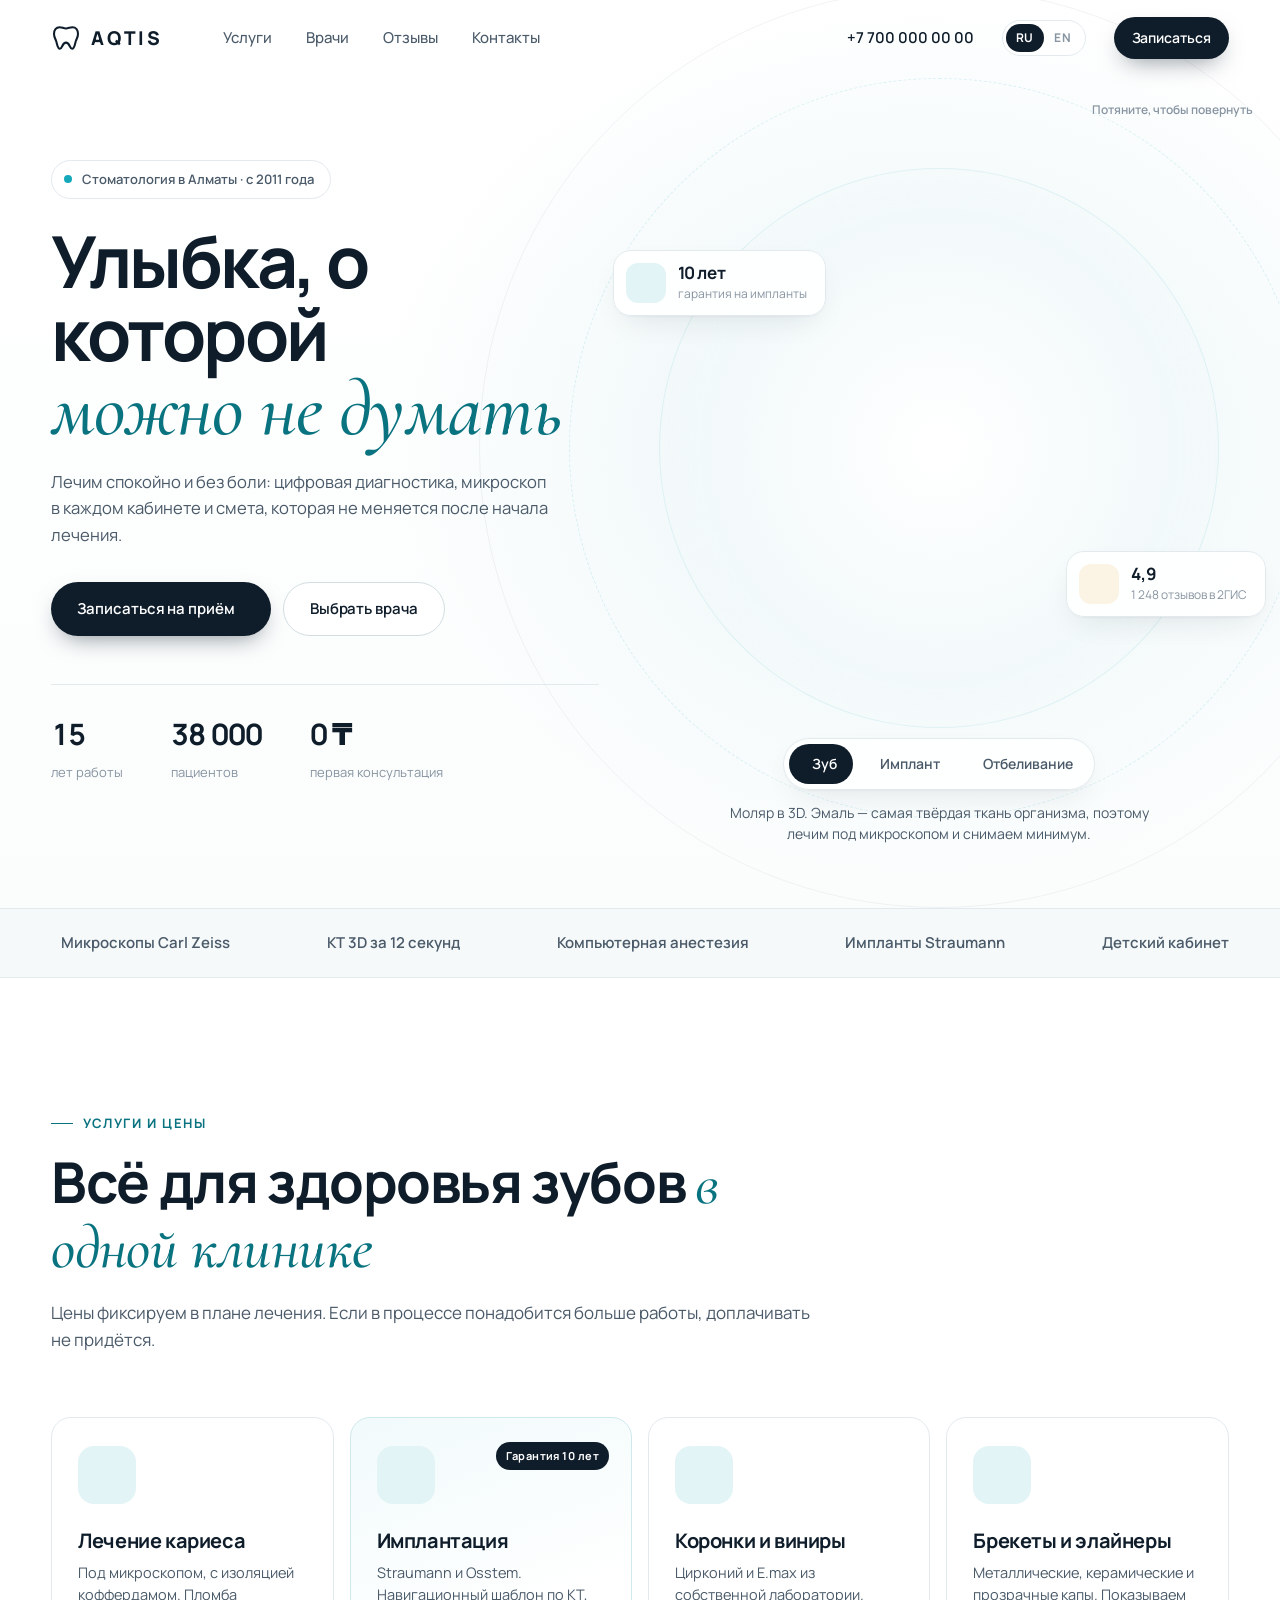
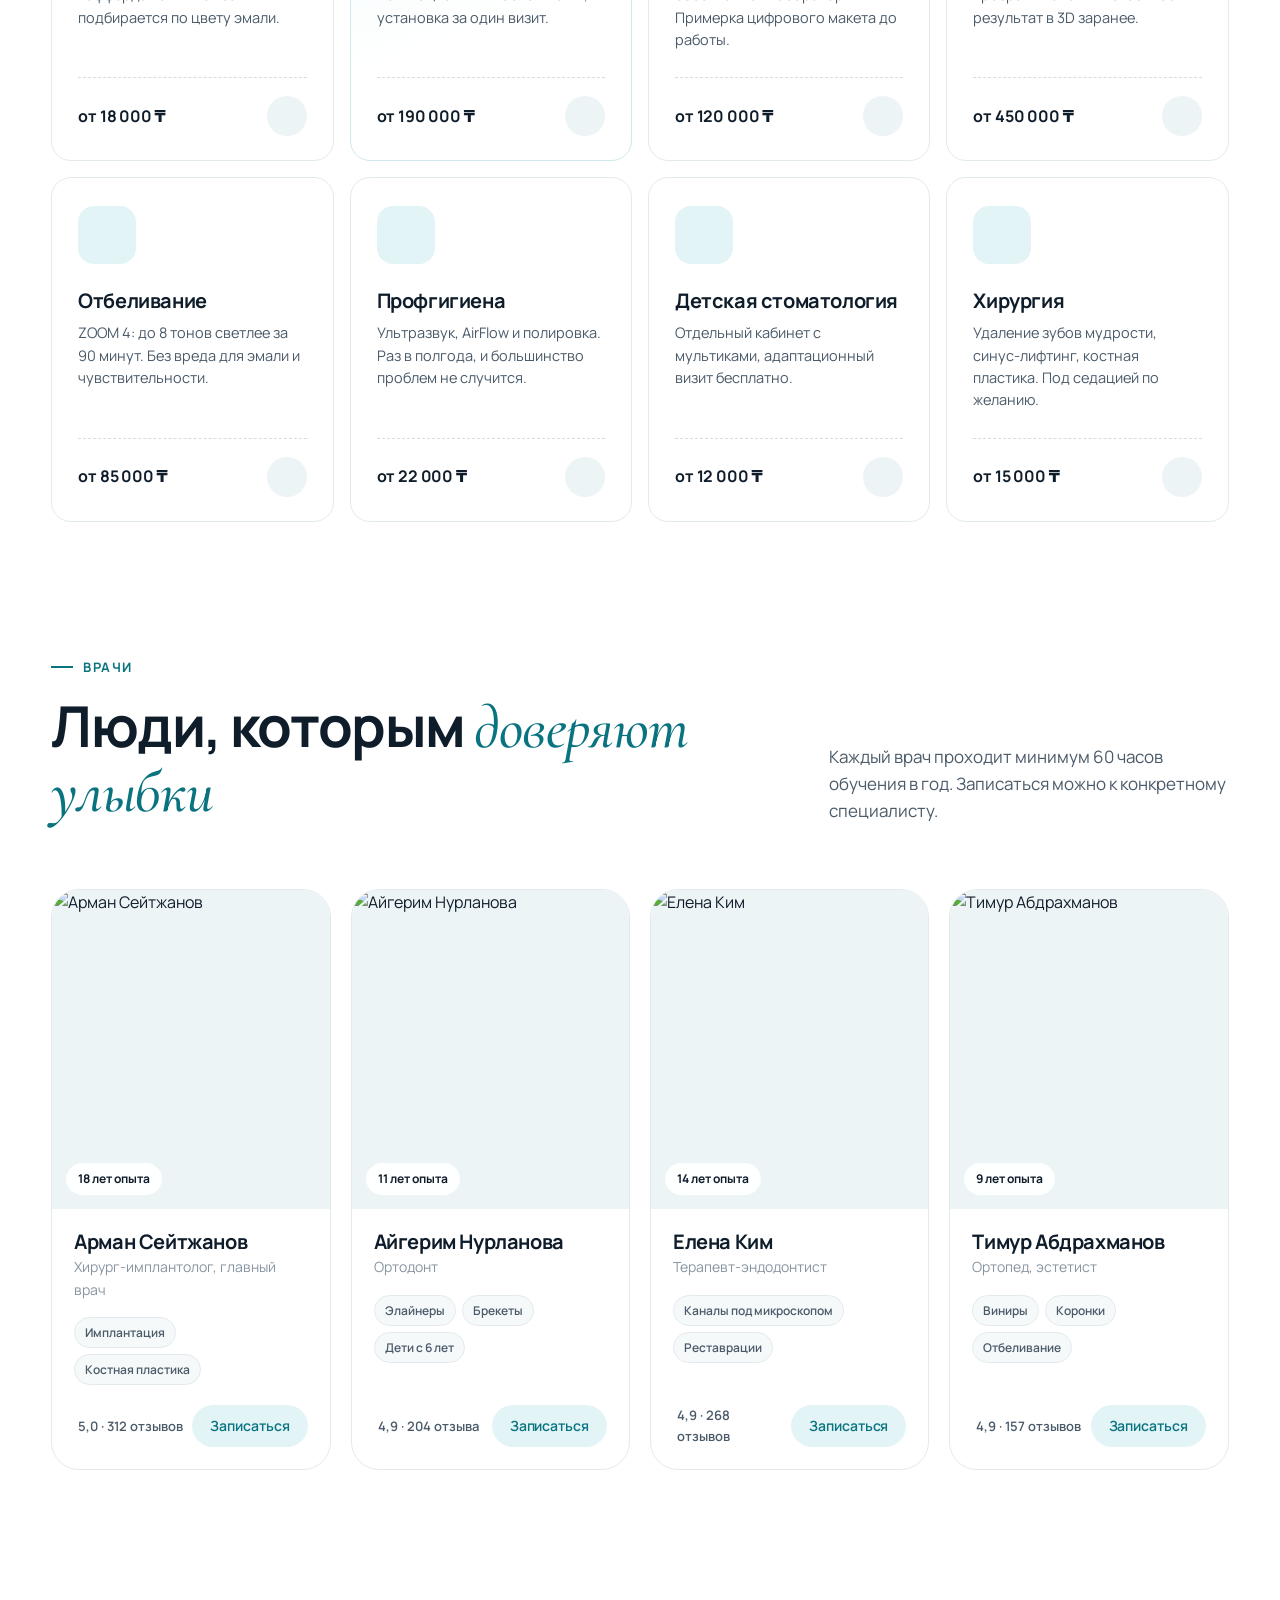
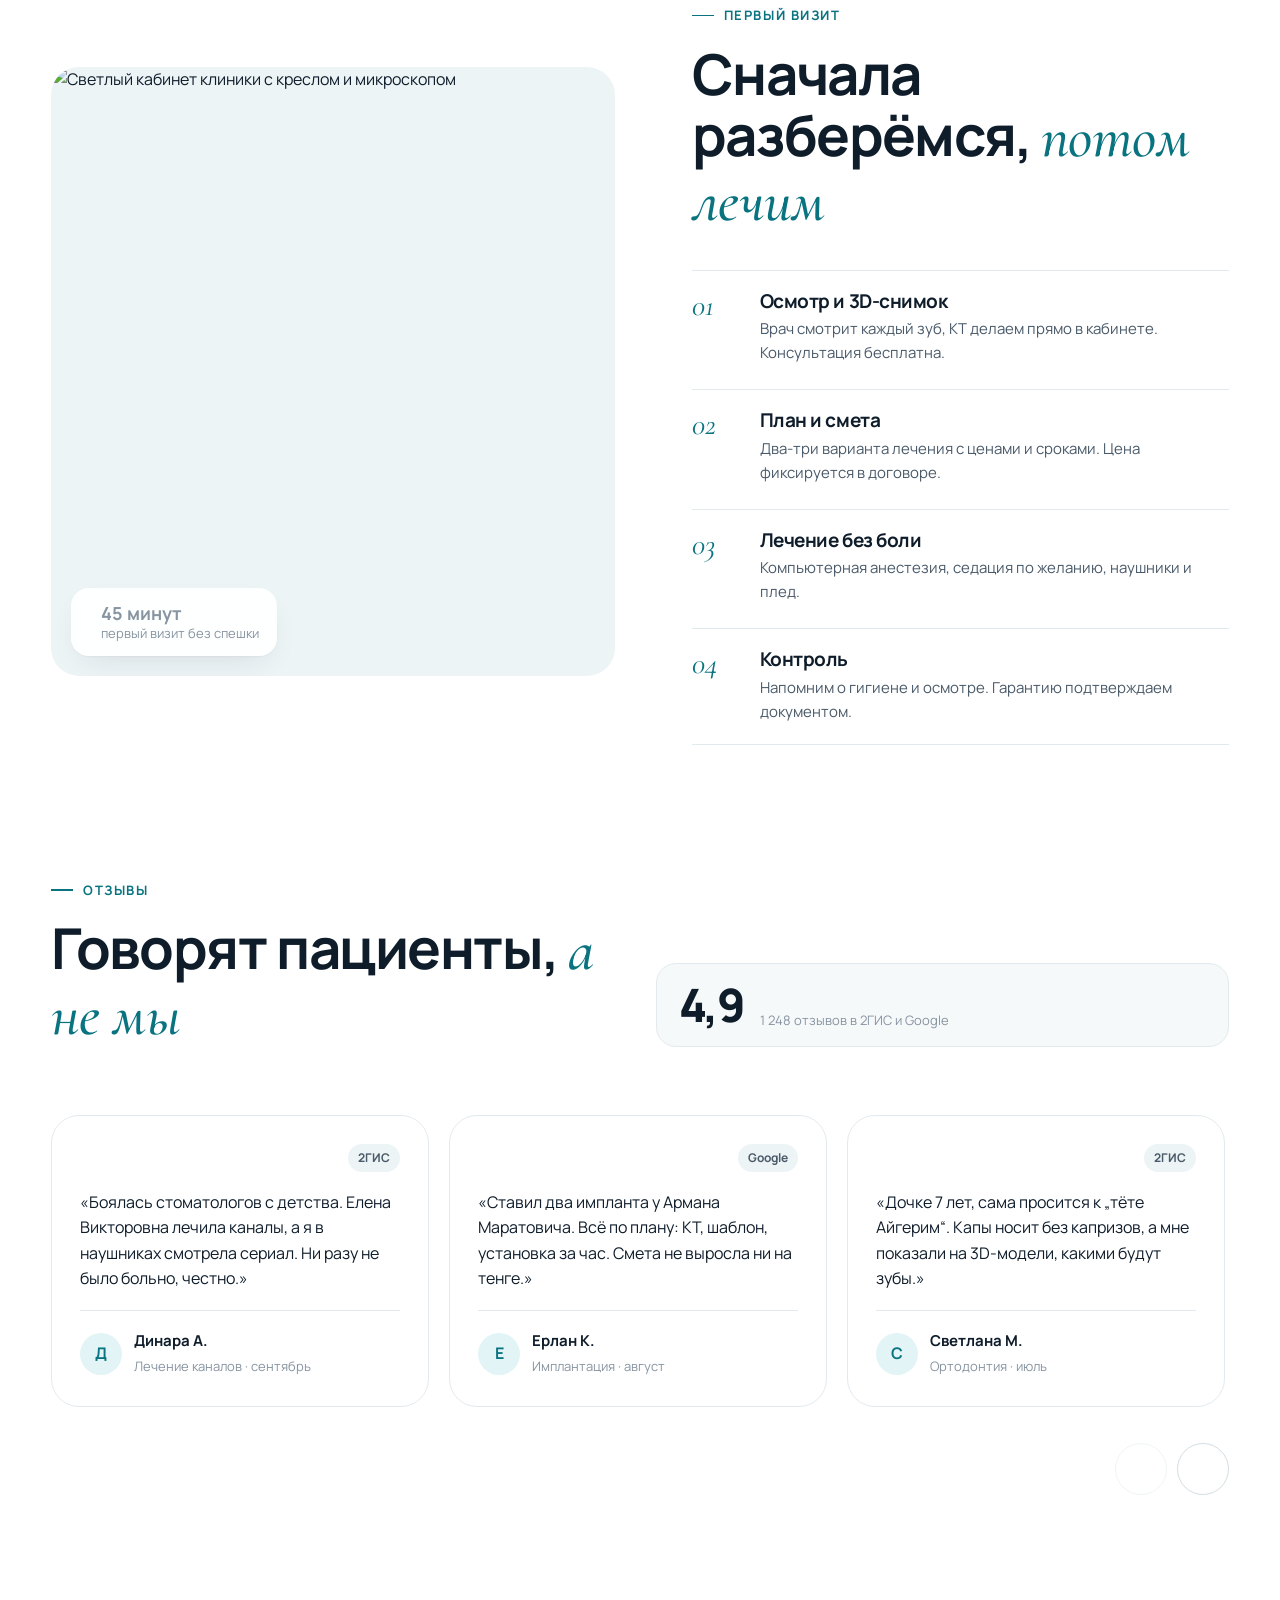
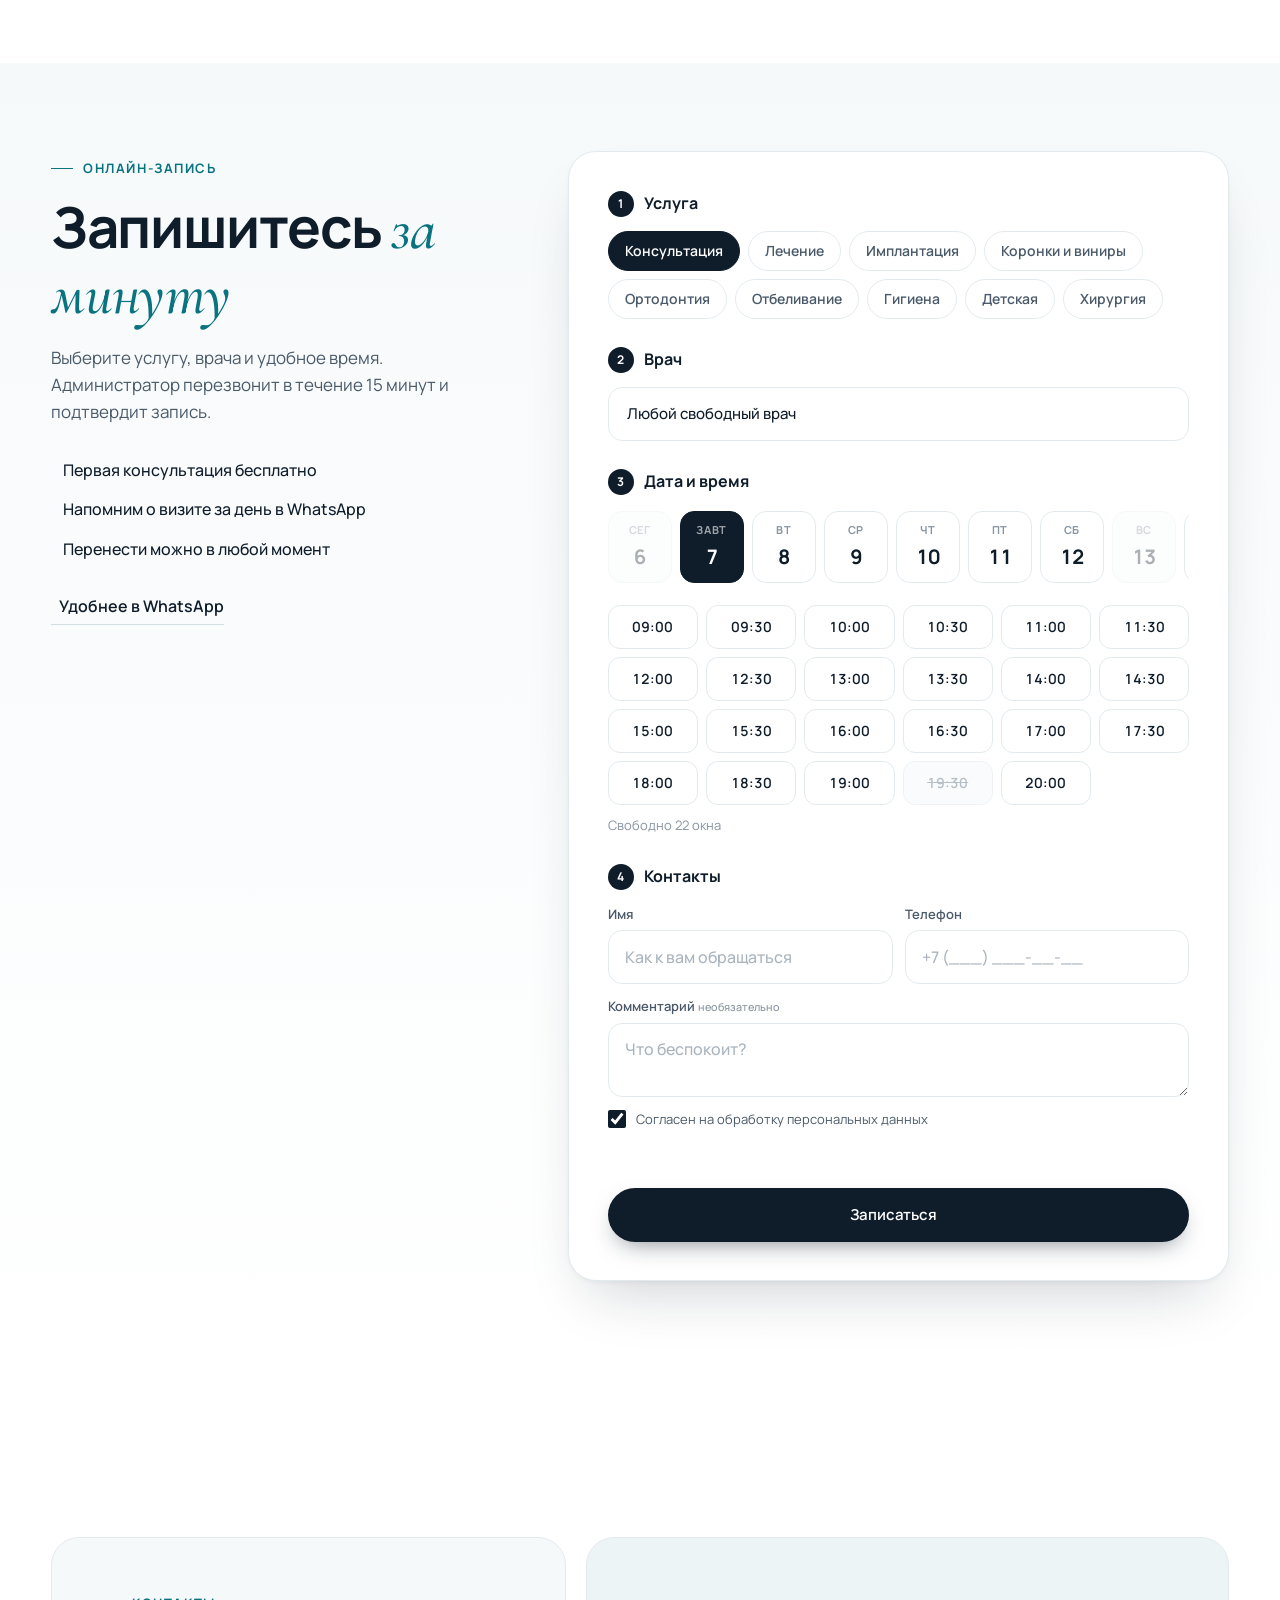
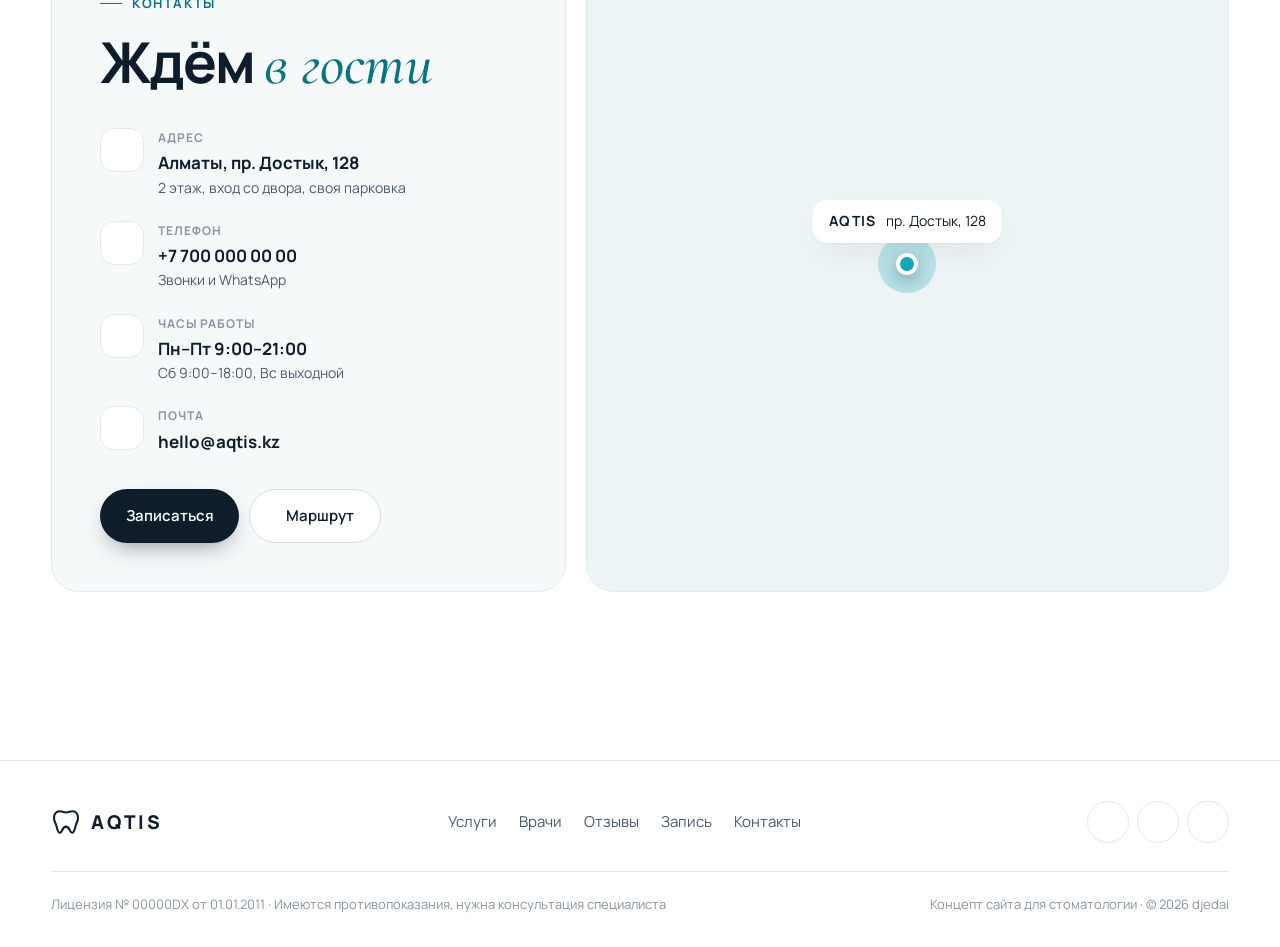
==== commit 1c583c48: "Revert redesign, back to previous version Co-Authored-By: Claude Opus 5.5 <noreply@anthropic.com>" ====
--- a/index.html
+++ b/index.html
@@ -5,7 +5,7 @@
   <meta name="viewport" content="width=device-width, initial-scale=1, viewport-fit=cover">
   <title>AQTIS · стоматология в Алматы</title>
   <meta name="description" content="AQTIS: стоматология в Алматы. Лечение под микроскопом, имплантация с гарантией 10 лет, отбеливание ZOOM. Онлайн-запись к врачу. Концепт сайта.">
-  <meta name="theme-color" content="#fbfcfc">
+  <meta name="theme-color" content="#ffffff">
   <meta name="robots" content="noindex, nofollow">
   <link rel="alternate" hreflang="ru" href="./">
   <link rel="alternate" hreflang="en" href="en/">
@@ -13,7 +13,7 @@
 
   <link rel="preconnect" href="https://fonts.googleapis.com">
   <link rel="preconnect" href="https://fonts.gstatic.com" crossorigin>
-  <link href="https://fonts.googleapis.com/css2?family=Wix+Madefor+Display:wght@400;500;600;700&family=Wix+Madefor+Text:wght@400;500;600;700&display=swap" rel="stylesheet">
+  <link href="https://fonts.googleapis.com/css2?family=Cormorant+Garamond:ital,wght@1,500;1,600&family=Manrope:wght@300;400;500;600;700;800&display=swap" rel="stylesheet">
   <link rel="stylesheet" href="https://unpkg.com/@phosphor-icons/web@2.1.1/src/regular/style.css">
   <link rel="stylesheet" href="https://unpkg.com/@phosphor-icons/web@2.1.1/src/fill/style.css">
   <link rel="stylesheet" href="css/style.css">
@@ -21,6 +21,7 @@
 <body>
   <a class="skip" href="#main">К содержанию</a>
 
+  <!-- ============ NAV ============ -->
   <header class="nav" id="nav">
     <a href="#top" class="logo" aria-label="AQTIS, на главную">
       <svg class="logo-mark" viewBox="0 0 32 32" aria-hidden="true"><path d="M9.2 4.5c2.6 0 4.2 1.3 6.8 1.3s4.2-1.3 6.8-1.3c3.9 0 6 3.2 6 7.1 0 3.1-1.3 5-2.3 7.6-1 2.7-1.2 8.3-4 8.3-2.6 0-2.4-6.6-6.5-6.6s-3.9 6.6-6.5 6.6c-2.8 0-3-5.6-4-8.3-1-2.6-2.3-4.5-2.3-7.6 0-3.9 2.1-7.1 6-7.1Z"/></svg>
@@ -32,12 +33,12 @@
       <a href="#reviews">Отзывы</a>
       <a href="#contacts">Контакты</a>
     </nav>
-    <a class="nav-phone" href="tel:+77000000000">+7 700 000 00 00</a>
+    <a class="nav-phone" href="tel:+77000000000"><i class="ph ph-phone"></i> +7 700 000 00 00</a>
     <div class="lang" aria-label="Язык">
       <a href="./" aria-current="true">RU</a>
       <a href="en/" hreflang="en" lang="en">EN</a>
     </div>
-    <a href="#booking" class="btn btn-dark btn-sm nav-cta magnetic">Записаться</a>
+    <a href="#booking" class="btn btn-dark btn-sm nav-cta">Записаться</a>
     <button class="burger" id="burger" aria-label="Открыть меню" aria-expanded="false" aria-controls="drawer"><span></span><span></span></button>
   </header>
 
@@ -48,213 +49,293 @@
       <a href="#reviews">Отзывы</a>
       <a href="#contacts">Контакты</a>
       <a href="tel:+77000000000" class="drawer-phone">+7 700 000 00 00</a>
-      <a href="#booking" class="btn btn-dark">Записаться</a>
+      <a href="#booking" class="btn btn-dark">Записаться на приём</a>
     </nav>
   </div>
 
   <main id="main">
-    <!-- ============ ИСТОРИЯ С 3D-ЗУБОМ ============ -->
-    <div class="journey" id="journey">
-      <div class="scene-track">
-      <div class="scene" aria-hidden="true">
-        <div class="giant">AQTIS</div>
-        <div class="tooth3d" id="tooth3d"></div>
-        <div class="callouts">
-          <div class="callout" data-ch="1" data-pt="1.0,0.3,c"><i></i><span><b>Эмаль</b><em>до 2,5 мм, не восстанавливается</em></span></div>
-          <div class="callout" data-ch="1" data-pt="0.55,-0.05,c"><i></i><span><b>Дентин</b><em>основа зуба, чувствует холод</em></span></div>
-          <div class="callout" data-ch="1" data-pt="0.12,-0.42,c"><i></i><span><b>Пульпа</b><em>нервы и сосуды</em></span></div>
-          <div class="callout" data-ch="1" data-pt="0.82,-1.45,c"><i></i><span><b>Каналы</b><em>лечим под микроскопом</em></span></div>
-          <div class="callout" data-ch="2" data-side="left" data-pt="-0.95,0.35,0.3"><i></i><span><b>Коронка</b><em>цирконий, своя лаборатория</em></span></div>
-          <div class="callout" data-ch="2" data-side="left" data-pt="-0.22,-1.9,0"><i></i><span><b>Имплант</b><em>Straumann, титан</em></span></div>
-        </div>
-        <svg class="tooth-fallback" viewBox="0 0 200 260"><path fill="#fff" stroke="#d5e1e5" stroke-width="2" d="M52 20c18 0 30 9 48 9s30-9 48-9c27 0 42 22 42 49 0 22-9 35-16 53-7 19-8 58-28 58-18 0-17-46-46-46s-28 46-46 46c-20 0-21-39-28-58C19 104 10 91 10 69c0-27 15-49 42-49Z"/></svg>
-      </div>
-      </div>
-
-      <nav class="rail" id="rail" aria-label="Главы">
-        <a href="#ch-anatomy" data-ch="1"><span>Анатомия</span></a>
-        <a href="#ch-implant" data-ch="2"><span>Имплантация</span></a>
-        <a href="#ch-white" data-ch="3"><span>Отбеливание</span></a>
-      </nav>
-
-      <section class="hero" id="top">
-        <div class="hero-copy">
-          <h1 data-split>Лечим зубы без&nbsp;страха</h1>
-          <p class="lead">Микроскоп в каждом кабинете, цифровая диагностика и смета, которая не вырастет после начала лечения.</p>
-          <div class="hero-actions">
-            <a class="btn btn-dark magnetic" href="#booking">Записаться <i class="ph ph-arrow-right"></i></a>
-            <a class="btn btn-ghost" href="#doctors">Врачи клиники</a>
-          </div>
-        </div>
-        <p class="drag-hint" aria-hidden="true"><i class="ph ph-hand-grabbing"></i> Покрутите зуб</p>
-      </section>
-
-      <section class="chapter" id="ch-anatomy" data-ch="1">
-        <div class="chapter-inner">
-          <div class="chapter-text">
-            <h2>Сохраняем то, что не&nbsp;вырастет заново</h2>
-            <p>Эмаль не восстанавливается. Поэтому работаем под микроскопом с 25-кратным увеличением и убираем только поражённые ткани.</p>
-            <dl class="facts">
-              <div><dt>×25</dt><dd>увеличение микроскопа Carl Zeiss</dd></div>
-              <div><dt>1 визит</dt><dd>на лечение кариеса в большинстве случаев</dd></div>
-            </dl>
-          </div>
-        </div>
-      </section>
-
-      <section class="chapter" id="ch-implant" data-ch="2">
-        <div class="chapter-inner is-right">
-          <div class="chapter-text">
-            <h2>Новый корень из титана</h2>
-            <p>Ставим импланты Straumann по 3D-шаблону, без разрезов и швов. Коронку из циркония фиксируем через три месяца.</p>
-            <dl class="facts">
-              <div><dt>10 лет</dt><dd>гарантии, прописанной в договоре</dd></div>
-              <div><dt>40 мин</dt><dd>установка одного импланта</dd></div>
-            </dl>
-          </div>
-        </div>
-      </section>
-
-      <section class="chapter" id="ch-white" data-ch="3">
-        <div class="chapter-inner">
-          <div class="chapter-text">
-            <h2>До 8 тонов светлее за один визит</h2>
-            <p>ZOOM 4 работает 90 минут и не разрушает эмаль. Итоговый оттенок подбираем по шкале VITA, чтобы улыбка выглядела естественно.</p>
-            <div class="shade-scale" id="shadeScale" aria-label="Шкала оттенков VITA">
-              <span>A3.5</span><span>A3</span><span>A2</span><span>A1</span><span>B1</span><span>BL3</span><span>BL2</span>
-              <i class="shade-cursor" aria-hidden="true"></i>
-            </div>
-          </div>
-        </div>
-      </section>
-    </div>
-
-    <!-- ============ УСЛУГИ ============ -->
+    <!-- ============ HERO ============ -->
+    <section class="hero" id="hero">
+      <span id="top" class="anchor-top"></span>
+      <div class="hero-stage">
+        <div class="halo" aria-hidden="true"><span></span><span></span><span></span></div>
+        <div class="tooth3d" id="tooth3d" aria-label="3D-модель моляра, можно вращать" role="img"></div>
+        <svg class="tooth-fallback" viewBox="0 0 200 260" aria-hidden="true"><defs><linearGradient id="tf" x1="0" y1="0" x2="1" y2="1"><stop offset="0" stop-color="#fff"/><stop offset="1" stop-color="#e3ecef"/></linearGradient></defs><path fill="url(#tf)" stroke="#d5e1e5" stroke-width="2" d="M52 20c18 0 30 9 48 9s30-9 48-9c27 0 42 22 42 49 0 22-9 35-16 53-7 19-8 58-28 58-18 0-17-46-46-46s-28 46-46 46c-20 0-21-39-28-58C19 104 10 91 10 69c0-27 15-49 42-49Z"/></svg>
+
+        <div class="stage-ui">
+          <div class="modes" role="tablist" aria-label="Режим модели">
+            <button role="tab" class="mode is-active" aria-selected="true" data-mode="natural"><i class="ph ph-tooth"></i> Зуб</button>
+            <button role="tab" class="mode" aria-selected="false" data-mode="implant"><i class="ph ph-screwdriver"></i> Имплант</button>
+            <button role="tab" class="mode" aria-selected="false" data-mode="whitening"><i class="ph ph-sparkle"></i> Отбеливание</button>
+          </div>
+          <p class="stage-caption" id="stageCaption" aria-live="polite">Моляр в 3D. Эмаль — самая твёрдая ткань организма, поэтому лечим под микроскопом и снимаем минимум.</p>
+          <span class="shade" id="shade" aria-hidden="true">VITA A3.5</span>
+        </div>
+        <p class="drag-hint" aria-hidden="true"><i class="ph ph-hand-grabbing"></i> Потяните, чтобы повернуть</p>
+
+        <div class="float-card fc-1" aria-hidden="true">
+          <span class="fc-ico"><i class="ph ph-shield-check"></i></span>
+          <span><b>10 лет</b><small>гарантия на импланты</small></span>
+        </div>
+        <div class="float-card fc-2" aria-hidden="true">
+          <span class="fc-ico"><i class="ph-fill ph-star"></i></span>
+          <span><b>4,9</b><small>1 248 отзывов в 2ГИС</small></span>
+        </div>
+      </div>
+
+      <div class="hero-copy">
+        <p class="eyebrow"><span class="pulse"></span>Стоматология в Алматы · с 2011 года</p>
+        <h1>Улыбка, о которой <em>можно не думать</em></h1>
+        <p class="lead">Лечим спокойно и без боли: цифровая диагностика, микроскоп в каждом кабинете и смета, которая не меняется после начала лечения.</p>
+        <div class="hero-actions">
+          <a class="btn btn-dark" href="#booking">Записаться на приём <i class="ph ph-arrow-right"></i></a>
+          <a class="btn btn-line" href="#doctors">Выбрать врача</a>
+        </div>
+        <ul class="hero-stats">
+          <li><b data-count="15">15</b><span>лет работы</span></li>
+          <li><b data-count="38000" data-sep>38 000</b><span>пациентов</span></li>
+          <li><b>0 ₸</b><span>первая консультация</span></li>
+        </ul>
+      </div>
+    </section>
+
+    <!-- ============ TRUST ============ -->
+    <section class="trust" aria-label="Технологии">
+      <ul>
+        <li><i class="ph ph-microscope"></i>Микроскопы Carl Zeiss</li>
+        <li><i class="ph ph-cube-focus"></i>КТ 3D за 12 секунд</li>
+        <li><i class="ph ph-syringe"></i>Компьютерная анестезия</li>
+        <li><i class="ph ph-certificate"></i>Импланты Straumann</li>
+        <li><i class="ph ph-baby"></i>Детский кабинет</li>
+      </ul>
+    </section>
+
+    <!-- ============ SERVICES ============ -->
     <section class="section services" id="services">
-      <h2 class="services-title" data-split>Услуги и цены</h2>
-      <p class="services-note">Цена фиксируется в плане лечения и не меняется в процессе.</p>
-      <ul class="svc-list" id="svcList">
-        <li><button class="svc" data-service="therapy" data-img="https://images.unsplash.com/photo-1606811951341-756fdd437682?w=640&h=800&fit=crop&q=80">
-          <span class="svc-name">Лечение кариеса</span><span class="svc-desc">Под микроскопом, пломба в цвет эмали</span><span class="svc-price">от 18 000 ₸</span><i class="ph ph-arrow-up-right"></i>
-        </button></li>
-        <li><button class="svc" data-service="implant" data-img="https://images.unsplash.com/photo-1593022356769-11f762e25ed9?w=640&h=800&fit=crop&q=80">
-          <span class="svc-name">Имплантация</span><span class="svc-desc">Straumann и Osstem, гарантия 10 лет</span><span class="svc-price">от 190 000 ₸</span><i class="ph ph-arrow-up-right"></i>
-        </button></li>
-        <li><button class="svc" data-service="prosthetics" data-img="https://images.unsplash.com/photo-1664529845836-433c172142ca?w=640&h=800&fit=crop&q=80">
-          <span class="svc-name">Коронки и виниры</span><span class="svc-desc">Цирконий и E.max, примерка цифрового макета</span><span class="svc-price">от 120 000 ₸</span><i class="ph ph-arrow-up-right"></i>
-        </button></li>
-        <li><button class="svc" data-service="ortho" data-img="https://images.unsplash.com/photo-1564420228450-d9a5bc8d6565?w=640&h=800&fit=crop&q=80">
-          <span class="svc-name">Брекеты и элайнеры</span><span class="svc-desc">Результат показываем в 3D до начала</span><span class="svc-price">от 450 000 ₸</span><i class="ph ph-arrow-up-right"></i>
-        </button></li>
-        <li><button class="svc" data-service="whitening" data-img="https://images.unsplash.com/photo-1677026010083-78ec7f1b84ed?w=640&h=800&fit=crop&q=80">
-          <span class="svc-name">Отбеливание</span><span class="svc-desc">ZOOM 4, до 8 тонов за 90 минут</span><span class="svc-price">от 85 000 ₸</span><i class="ph ph-arrow-up-right"></i>
-        </button></li>
-        <li><button class="svc" data-service="hygiene" data-img="https://images.unsplash.com/photo-1607613009820-a29f7bb81c04?w=640&h=800&fit=crop&q=80">
-          <span class="svc-name">Профгигиена</span><span class="svc-desc">Ультразвук, AirFlow, полировка</span><span class="svc-price">от 22 000 ₸</span><i class="ph ph-arrow-up-right"></i>
-        </button></li>
-        <li><button class="svc" data-service="kids" data-img="https://images.unsplash.com/photo-1631051103633-24959376b92d?w=640&h=800&fit=crop&q=80">
-          <span class="svc-name">Детская стоматология</span><span class="svc-desc">Отдельный кабинет, первый визит бесплатно</span><span class="svc-price">от 12 000 ₸</span><i class="ph ph-arrow-up-right"></i>
-        </button></li>
-        <li><button class="svc" data-service="surgery" data-img="https://images.unsplash.com/photo-1588776813941-dcf9c55e84d2?w=640&h=800&fit=crop&q=80">
-          <span class="svc-name">Хирургия</span><span class="svc-desc">Зубы мудрости, синус-лифтинг, седация</span><span class="svc-price">от 15 000 ₸</span><i class="ph ph-arrow-up-right"></i>
-        </button></li>
-      </ul>
-      <div class="svc-float" id="svcFloat" aria-hidden="true"><img alt="" id="svcFloatImg"></div>
-    </section>
-
-    <!-- ============ ВРАЧИ ============ -->
+      <div class="section-head" data-reveal>
+        <p class="kicker">Услуги и цены</p>
+        <h2>Всё для здоровья зубов <em>в одной клинике</em></h2>
+        <p class="sub">Цены фиксируем в плане лечения. Если в процессе понадобится больше работы, доплачивать не придётся.</p>
+      </div>
+      <div class="svc-grid">
+        <article class="svc" data-reveal>
+          <i class="ph ph-first-aid-kit svc-ico"></i>
+          <h3>Лечение кариеса</h3>
+          <p>Под микроскопом, с изоляцией коффердамом. Пломба подбирается по цвету эмали.</p>
+          <div class="svc-foot"><span class="price">от 18 000 ₸</span><button class="svc-book" data-service="therapy" aria-label="Записаться: лечение кариеса"><i class="ph ph-arrow-up-right"></i></button></div>
+        </article>
+        <article class="svc svc-feature" data-reveal>
+          <i class="ph ph-screwdriver svc-ico"></i>
+          <h3>Имплантация</h3>
+          <p>Straumann и Osstem. Навигационный шаблон по КТ, установка за один визит.</p>
+          <div class="svc-foot"><span class="price">от 190 000 ₸</span><button class="svc-book" data-service="implant" aria-label="Записаться: имплантация"><i class="ph ph-arrow-up-right"></i></button></div>
+          <span class="svc-tag">Гарантия 10 лет</span>
+        </article>
+        <article class="svc" data-reveal>
+          <i class="ph ph-crown-simple svc-ico"></i>
+          <h3>Коронки и виниры</h3>
+          <p>Цирконий и E.max из собственной лаборатории. Примерка цифрового макета до работы.</p>
+          <div class="svc-foot"><span class="price">от 120 000 ₸</span><button class="svc-book" data-service="prosthetics" aria-label="Записаться: коронки и виниры"><i class="ph ph-arrow-up-right"></i></button></div>
+        </article>
+        <article class="svc" data-reveal>
+          <i class="ph ph-align-center-horizontal-simple svc-ico"></i>
+          <h3>Брекеты и элайнеры</h3>
+          <p>Металлические, керамические и прозрачные капы. Показываем результат в 3D заранее.</p>
+          <div class="svc-foot"><span class="price">от 450 000 ₸</span><button class="svc-book" data-service="ortho" aria-label="Записаться: брекеты и элайнеры"><i class="ph ph-arrow-up-right"></i></button></div>
+        </article>
+        <article class="svc" data-reveal>
+          <i class="ph ph-sparkle svc-ico"></i>
+          <h3>Отбеливание</h3>
+          <p>ZOOM 4: до 8 тонов светлее за 90 минут. Без вреда для эмали и чувствительности.</p>
+          <div class="svc-foot"><span class="price">от 85 000 ₸</span><button class="svc-book" data-service="whitening" aria-label="Записаться: отбеливание"><i class="ph ph-arrow-up-right"></i></button></div>
+        </article>
+        <article class="svc" data-reveal>
+          <i class="ph ph-drop svc-ico"></i>
+          <h3>Профгигиена</h3>
+          <p>Ультразвук, AirFlow и полировка. Раз в полгода, и большинство проблем не случится.</p>
+          <div class="svc-foot"><span class="price">от 22 000 ₸</span><button class="svc-book" data-service="hygiene" aria-label="Записаться: профгигиена"><i class="ph ph-arrow-up-right"></i></button></div>
+        </article>
+        <article class="svc" data-reveal>
+          <i class="ph ph-smiley svc-ico"></i>
+          <h3>Детская стоматология</h3>
+          <p>Отдельный кабинет с мультиками, адаптационный визит бесплатно.</p>
+          <div class="svc-foot"><span class="price">от 12 000 ₸</span><button class="svc-book" data-service="kids" aria-label="Записаться: детская стоматология"><i class="ph ph-arrow-up-right"></i></button></div>
+        </article>
+        <article class="svc" data-reveal>
+          <i class="ph ph-scissors svc-ico"></i>
+          <h3>Хирургия</h3>
+          <p>Удаление зубов мудрости, синус-лифтинг, костная пластика. Под седацией по желанию.</p>
+          <div class="svc-foot"><span class="price">от 15 000 ₸</span><button class="svc-book" data-service="surgery" aria-label="Записаться: хирургия"><i class="ph ph-arrow-up-right"></i></button></div>
+        </article>
+      </div>
+    </section>
+
+    <!-- ============ DOCTORS ============ -->
     <section class="section doctors" id="doctors">
-      <h2 data-split>Врачи, к которым возвращаются</h2>
-      <div class="doc-switch">
-        <div class="doc-portrait" id="docPortrait">
-          <img src="https://images.unsplash.com/photo-1612349317150-e413f6a5b16d?w=900&h=1100&fit=crop&crop=faces&q=80" alt="Арман Сейтжанов" class="is-on" data-for="arman" width="900" height="1100" loading="lazy">
-          <img src="https://images.unsplash.com/photo-1594824476967-48c8b964273f?w=900&h=1100&fit=crop&crop=faces&q=80" alt="Айгерим Нурланова" data-for="aigerim" width="900" height="1100" loading="lazy">
-          <img src="https://images.unsplash.com/photo-1559839734-2b71ea197ec2?w=900&h=1100&fit=crop&crop=faces&q=80" alt="Елена Ким" data-for="elena" width="900" height="1100" loading="lazy">
-          <img src="https://images.unsplash.com/photo-1622253692010-333f2da6031d?w=900&h=1100&fit=crop&crop=faces&q=80" alt="Тимур Абдрахманов" data-for="timur" width="900" height="1100" loading="lazy">
-        </div>
-        <ul class="doc-list" role="tablist" aria-label="Врачи">
-          <li class="doc is-open" data-doc="arman">
-            <button class="doc-name" role="tab" aria-selected="true">Арман Сейтжанов</button>
-            <div class="doc-more"><div class="doc-more-inner">
-              <p class="doc-role">Хирург-имплантолог, главный врач. 18 лет практики, больше 4 000 установленных имплантов.</p>
-              <div class="doc-meta"><span><i class="ph-fill ph-star"></i> 5,0 · 312 отзывов</span><button class="btn btn-soft btn-sm" data-doctor="arman">Записаться к врачу</button></div>
-            </div></div>
-          </li>
-          <li class="doc" data-doc="aigerim">
-            <button class="doc-name" role="tab" aria-selected="false">Айгерим Нурланова</button>
-            <div class="doc-more"><div class="doc-more-inner">
-              <p class="doc-role">Ортодонт. 11 лет практики, элайнеры и брекеты для взрослых и детей с шести лет.</p>
-              <div class="doc-meta"><span><i class="ph-fill ph-star"></i> 4,9 · 204 отзыва</span><button class="btn btn-soft btn-sm" data-doctor="aigerim">Записаться к врачу</button></div>
-            </div></div>
-          </li>
-          <li class="doc" data-doc="elena">
-            <button class="doc-name" role="tab" aria-selected="false">Елена Ким</button>
-            <div class="doc-more"><div class="doc-more-inner">
-              <p class="doc-role">Терапевт-эндодонтист. 14 лет практики, лечение каналов под микроскопом и художественные реставрации.</p>
-              <div class="doc-meta"><span><i class="ph-fill ph-star"></i> 4,9 · 268 отзывов</span><button class="btn btn-soft btn-sm" data-doctor="elena">Записаться к врачу</button></div>
-            </div></div>
-          </li>
-          <li class="doc" data-doc="timur">
-            <button class="doc-name" role="tab" aria-selected="false">Тимур Абдрахманов</button>
-            <div class="doc-more"><div class="doc-more-inner">
-              <p class="doc-role">Ортопед и эстетист. 9 лет практики, виниры, коронки и отбеливание.</p>
-              <div class="doc-meta"><span><i class="ph-fill ph-star"></i> 4,9 · 157 отзывов</span><button class="btn btn-soft btn-sm" data-doctor="timur">Записаться к врачу</button></div>
-            </div></div>
-          </li>
+      <div class="section-head split" data-reveal>
+        <div>
+          <p class="kicker">Врачи</p>
+          <h2>Люди, которым <em>доверяют улыбки</em></h2>
+        </div>
+        <p class="sub">Каждый врач проходит минимум 60 часов обучения в год. Записаться можно к конкретному специалисту.</p>
+      </div>
+      <div class="doc-grid">
+        <article class="doc" data-reveal>
+          <figure class="doc-photo">
+            <img src="https://images.unsplash.com/photo-1612349317150-e413f6a5b16d?w=700&h=860&fit=crop&crop=faces&q=80" alt="Арман Сейтжанов" loading="lazy" width="700" height="860">
+            <span class="doc-exp">18 лет опыта</span>
+          </figure>
+          <div class="doc-body">
+            <h3>Арман Сейтжанов</h3>
+            <p class="doc-role">Хирург-имплантолог, главный врач</p>
+            <ul class="doc-tags"><li>Имплантация</li><li>Костная пластика</li></ul>
+            <div class="doc-foot">
+              <span class="doc-rate"><i class="ph-fill ph-star"></i> 5,0 · 312 отзывов</span>
+              <button class="btn btn-soft btn-sm" data-doctor="arman">Записаться</button>
+            </div>
+          </div>
+        </article>
+        <article class="doc" data-reveal>
+          <figure class="doc-photo">
+            <img src="https://images.unsplash.com/photo-1594824476967-48c8b964273f?w=700&h=860&fit=crop&crop=faces&q=80" alt="Айгерим Нурланова" loading="lazy" width="700" height="860">
+            <span class="doc-exp">11 лет опыта</span>
+          </figure>
+          <div class="doc-body">
+            <h3>Айгерим Нурланова</h3>
+            <p class="doc-role">Ортодонт</p>
+            <ul class="doc-tags"><li>Элайнеры</li><li>Брекеты</li><li>Дети с 6 лет</li></ul>
+            <div class="doc-foot">
+              <span class="doc-rate"><i class="ph-fill ph-star"></i> 4,9 · 204 отзыва</span>
+              <button class="btn btn-soft btn-sm" data-doctor="aigerim">Записаться</button>
+            </div>
+          </div>
+        </article>
+        <article class="doc" data-reveal>
+          <figure class="doc-photo">
+            <img src="https://images.unsplash.com/photo-1559839734-2b71ea197ec2?w=700&h=860&fit=crop&crop=faces&q=80" alt="Елена Ким" loading="lazy" width="700" height="860">
+            <span class="doc-exp">14 лет опыта</span>
+          </figure>
+          <div class="doc-body">
+            <h3>Елена Ким</h3>
+            <p class="doc-role">Терапевт-эндодонтист</p>
+            <ul class="doc-tags"><li>Каналы под микроскопом</li><li>Реставрации</li></ul>
+            <div class="doc-foot">
+              <span class="doc-rate"><i class="ph-fill ph-star"></i> 4,9 · 268 отзывов</span>
+              <button class="btn btn-soft btn-sm" data-doctor="elena">Записаться</button>
+            </div>
+          </div>
+        </article>
+        <article class="doc" data-reveal>
+          <figure class="doc-photo">
+            <img src="https://images.unsplash.com/photo-1622253692010-333f2da6031d?w=700&h=860&fit=crop&crop=faces&q=80" alt="Тимур Абдрахманов" loading="lazy" width="700" height="860">
+            <span class="doc-exp">9 лет опыта</span>
+          </figure>
+          <div class="doc-body">
+            <h3>Тимур Абдрахманов</h3>
+            <p class="doc-role">Ортопед, эстетист</p>
+            <ul class="doc-tags"><li>Виниры</li><li>Коронки</li><li>Отбеливание</li></ul>
+            <div class="doc-foot">
+              <span class="doc-rate"><i class="ph-fill ph-star"></i> 4,9 · 157 отзывов</span>
+              <button class="btn btn-soft btn-sm" data-doctor="timur">Записаться</button>
+            </div>
+          </div>
+        </article>
+      </div>
+    </section>
+
+    <!-- ============ FIRST VISIT ============ -->
+    <section class="section visit">
+      <div class="visit-media" data-reveal>
+        <img src="https://images.unsplash.com/photo-1629909613654-28e377c37b09?w=1200&q=80" alt="Светлый кабинет клиники с креслом и микроскопом" loading="lazy" width="1200" height="800">
+        <div class="visit-badge"><i class="ph ph-clock"></i><span><b>45 минут</b>первый визит без спешки</span></div>
+      </div>
+      <div class="visit-copy" data-reveal>
+        <p class="kicker">Первый визит</p>
+        <h2>Сначала разберёмся, <em>потом лечим</em></h2>
+        <ol class="steps">
+          <li><span>01</span><div><h3>Осмотр и 3D-снимок</h3><p>Врач смотрит каждый зуб, КТ делаем прямо в кабинете. Консультация бесплатна.</p></div></li>
+          <li><span>02</span><div><h3>План и смета</h3><p>Два-три варианта лечения с ценами и сроками. Цена фиксируется в договоре.</p></div></li>
+          <li><span>03</span><div><h3>Лечение без боли</h3><p>Компьютерная анестезия, седация по желанию, наушники и плед.</p></div></li>
+          <li><span>04</span><div><h3>Контроль</h3><p>Напомним о гигиене и осмотре. Гарантию подтверждаем документом.</p></div></li>
+        </ol>
+      </div>
+    </section>
+
+    <!-- ============ REVIEWS ============ -->
+    <section class="section reviews" id="reviews">
+      <div class="section-head split" data-reveal>
+        <div>
+          <p class="kicker">Отзывы</p>
+          <h2>Говорят пациенты, <em>а не мы</em></h2>
+        </div>
+        <div class="rating-sum">
+          <div class="rs-score">4,9</div>
+          <div>
+            <div class="stars" aria-label="4,9 из 5"><i class="ph-fill ph-star"></i><i class="ph-fill ph-star"></i><i class="ph-fill ph-star"></i><i class="ph-fill ph-star"></i><i class="ph-fill ph-star"></i></div>
+            <p>1 248 отзывов в 2ГИС и Google</p>
+          </div>
+        </div>
+      </div>
+
+      <div class="rev-wrap" data-reveal>
+        <div class="rev-track" id="revTrack" tabindex="0" aria-label="Отзывы пациентов">
+          <article class="rev">
+            <div class="rev-top"><div class="stars sm"><i class="ph-fill ph-star"></i><i class="ph-fill ph-star"></i><i class="ph-fill ph-star"></i><i class="ph-fill ph-star"></i><i class="ph-fill ph-star"></i></div><span class="rev-src">2ГИС</span></div>
+            <p>«Боялась стоматологов с детства. Елена Викторовна лечила каналы, а я в наушниках смотрела сериал. Ни разу не было больно, честно.»</p>
+            <footer><span class="ava">Д</span><div><b>Динара А.</b><small>Лечение каналов · сентябрь</small></div></footer>
+          </article>
+          <article class="rev">
+            <div class="rev-top"><div class="stars sm"><i class="ph-fill ph-star"></i><i class="ph-fill ph-star"></i><i class="ph-fill ph-star"></i><i class="ph-fill ph-star"></i><i class="ph-fill ph-star"></i></div><span class="rev-src">Google</span></div>
+            <p>«Ставил два импланта у Армана Маратовича. Всё по плану: КТ, шаблон, установка за час. Смета не выросла ни на тенге.»</p>
+            <footer><span class="ava">Е</span><div><b>Ерлан К.</b><small>Имплантация · август</small></div></footer>
+          </article>
+          <article class="rev">
+            <div class="rev-top"><div class="stars sm"><i class="ph-fill ph-star"></i><i class="ph-fill ph-star"></i><i class="ph-fill ph-star"></i><i class="ph-fill ph-star"></i><i class="ph-fill ph-star"></i></div><span class="rev-src">2ГИС</span></div>
+            <p>«Дочке 7 лет, сама просится к „тёте Айгерим“. Капы носит без капризов, а мне показали на 3D-модели, какими будут зубы.»</p>
+            <footer><span class="ava">С</span><div><b>Светлана М.</b><small>Ортодонтия · июль</small></div></footer>
+          </article>
+          <article class="rev">
+            <div class="rev-top"><div class="stars sm"><i class="ph-fill ph-star"></i><i class="ph-fill ph-star"></i><i class="ph-fill ph-star"></i><i class="ph-fill ph-star"></i><i class="ph-fill ph-star"></i></div><span class="rev-src">Google</span></div>
+            <p>«Сделала виниры на 8 зубов. Сначала примерили цифровой макет, я поправила форму. Результат выглядит естественно, никто не верит, что это виниры.»</p>
+            <footer><span class="ava">А</span><div><b>Алия Т.</b><small>Виниры · июнь</small></div></footer>
+          </article>
+          <article class="rev">
+            <div class="rev-top"><div class="stars sm"><i class="ph-fill ph-star"></i><i class="ph-fill ph-star"></i><i class="ph-fill ph-star"></i><i class="ph-fill ph-star"></i><i class="ph ph-star"></i></div><span class="rev-src">2ГИС</span></div>
+            <p>«Отбеливание ZOOM, стало светлее на 6 тонов. Пару дней была чувствительность, но врач предупредил заранее и дал гель. Записываюсь ещё на гигиену.»</p>
+            <footer><span class="ava">М</span><div><b>Мадина Ж.</b><small>Отбеливание · май</small></div></footer>
+          </article>
+          <article class="rev">
+            <div class="rev-top"><div class="stars sm"><i class="ph-fill ph-star"></i><i class="ph-fill ph-star"></i><i class="ph-fill ph-star"></i><i class="ph-fill ph-star"></i><i class="ph-fill ph-star"></i></div><span class="rev-src">Google</span></div>
+            <p>«Удаляли восьмёрку под седацией. Проснулся, а всё уже закончилось. Вечером позвонила медсестра узнать, как я себя чувствую. Приятно.»</p>
+            <footer><span class="ava">Р</span><div><b>Руслан Б.</b><small>Хирургия · апрель</small></div></footer>
+          </article>
+        </div>
+        <div class="rev-nav">
+          <button class="icon-btn" id="revPrev" aria-label="Предыдущие отзывы"><i class="ph ph-arrow-left"></i></button>
+          <button class="icon-btn" id="revNext" aria-label="Следующие отзывы"><i class="ph ph-arrow-right"></i></button>
+        </div>
+      </div>
+    </section>
+
+    <!-- ============ BOOKING ============ -->
+    <section class="section booking" id="booking">
+      <div class="booking-info" data-reveal>
+        <p class="kicker">Онлайн-запись</p>
+        <h2>Запишитесь <em>за минуту</em></h2>
+        <p class="sub">Выберите услугу, врача и удобное время. Администратор перезвонит в течение 15 минут и подтвердит запись.</p>
+        <ul class="perks">
+          <li><i class="ph ph-check-circle"></i>Первая консультация бесплатно</li>
+          <li><i class="ph ph-check-circle"></i>Напомним о визите за день в WhatsApp</li>
+          <li><i class="ph ph-check-circle"></i>Перенести можно в любой момент</li>
         </ul>
-      </div>
-    </section>
-
-    <!-- ============ ОТЗЫВЫ ============ -->
-    <section class="section reviews" id="reviews">
-      <div class="score">
-        <div class="score-num" data-count="4.9">4,9</div>
-        <div class="stars" aria-label="4,9 из 5"><i class="ph-fill ph-star"></i><i class="ph-fill ph-star"></i><i class="ph-fill ph-star"></i><i class="ph-fill ph-star"></i><i class="ph-fill ph-star"></i></div>
-        <p>1 248 отзывов в 2ГИС и Google</p>
-      </div>
-      <div class="quotes" id="quotes" aria-roledescription="карусель" aria-label="Отзывы пациентов">
-        <div class="quote-stage">
-          <figure class="quote is-on">
-            <blockquote>«Боялась стоматологов с детства. Каналы лечили, пока я смотрела сериал в наушниках. Ни разу не было больно.»</blockquote>
-            <figcaption><b>Динара А.</b> лечение каналов, 2ГИС</figcaption>
-          </figure>
-          <figure class="quote">
-            <blockquote>«Два импланта по плану: КТ, шаблон, установка за час. Смета не выросла ни на тенге.»</blockquote>
-            <figcaption><b>Ерлан К.</b> имплантация, Google</figcaption>
-          </figure>
-          <figure class="quote">
-            <blockquote>«Дочке 7 лет, сама просится к Айгерим. Капы носит без капризов, а будущую улыбку нам показали в 3D.»</blockquote>
-            <figcaption><b>Светлана М.</b> ортодонтия, 2ГИС</figcaption>
-          </figure>
-          <figure class="quote">
-            <blockquote>«Виниры на 8 зубов. Сначала примерила цифровой макет и поправила форму. Никто не верит, что это не мои зубы.»</blockquote>
-            <figcaption><b>Алия Т.</b> виниры, Google</figcaption>
-          </figure>
-          <figure class="quote">
-            <blockquote>«Удаляли зуб мудрости под седацией. Проснулся, всё уже закончилось. Вечером позвонили узнать, как я.»</blockquote>
-            <figcaption><b>Руслан Б.</b> хирургия, Google</figcaption>
-          </figure>
-        </div>
-        <div class="quote-nav">
-          <div class="quote-bars" id="quoteBars"></div>
-          <button class="icon-btn" id="qPrev" aria-label="Предыдущий отзыв"><i class="ph ph-arrow-left"></i></button>
-          <button class="icon-btn" id="qNext" aria-label="Следующий отзыв"><i class="ph ph-arrow-right"></i></button>
-        </div>
-      </div>
-    </section>
-
-    <!-- ============ ЗАПИСЬ ============ -->
-    <section class="section booking" id="booking">
-      <div class="booking-head">
-        <h2 data-split>Запишитесь онлайн</h2>
-        <p>Администратор перезвонит в течение 15 минут и подтвердит время. Первая консультация бесплатна.</p>
-      </div>
-
-      <div class="booking-grid">
-        <form id="bookingForm" class="booking-form" novalidate>
+        <a class="wa-link" id="waLink" href="https://wa.me/77000000000" target="_blank" rel="noopener"><i class="ph ph-whatsapp-logo"></i> Удобнее в WhatsApp</a>
+      </div>
+
+      <div class="booking-card" data-reveal>
+        <form id="bookingForm" novalidate>
           <fieldset class="field">
-            <legend>Услуга</legend>
-            <div class="chips">
+            <legend><span class="num">1</span>Услуга</legend>
+            <div class="chips" id="serviceChips">
               <label class="chip"><input type="radio" name="service" value="consult" checked><span>Консультация</span></label>
               <label class="chip"><input type="radio" name="service" value="therapy"><span>Лечение</span></label>
               <label class="chip"><input type="radio" name="service" value="implant"><span>Имплантация</span></label>
@@ -268,91 +349,83 @@
           </fieldset>
 
           <div class="field">
-            <label class="legend" for="doctorSelect">Врач</label>
+            <label class="legend" for="doctorSelect"><span class="num">2</span>Врач</label>
             <div class="select">
               <select id="doctorSelect" name="doctor">
                 <option value="any">Любой свободный врач</option>
-                <option value="arman">Арман Сейтжанов, имплантолог</option>
-                <option value="aigerim">Айгерим Нурланова, ортодонт</option>
-                <option value="elena">Елена Ким, терапевт</option>
-                <option value="timur">Тимур Абдрахманов, ортопед</option>
+                <option value="arman">Арман Сейтжанов · имплантолог</option>
+                <option value="aigerim">Айгерим Нурланова · ортодонт</option>
+                <option value="elena">Елена Ким · терапевт</option>
+                <option value="timur">Тимур Абдрахманов · ортопед</option>
               </select>
               <i class="ph ph-caret-down"></i>
             </div>
           </div>
 
           <fieldset class="field">
-            <legend>Дата и время</legend>
+            <legend><span class="num">3</span>Дата и время</legend>
             <div class="dates" id="dates" role="radiogroup" aria-label="Дата"></div>
             <div class="times" id="times" role="radiogroup" aria-label="Время"></div>
             <p class="hint" id="slotHint"></p>
           </fieldset>
 
           <fieldset class="field">
-            <legend>Контакты</legend>
+            <legend><span class="num">4</span>Контакты</legend>
             <div class="row2">
               <label class="input"><span>Имя</span><input name="name" autocomplete="given-name" placeholder="Как к вам обращаться" required></label>
               <label class="input"><span>Телефон</span><input name="phone" type="tel" inputmode="tel" autocomplete="tel" placeholder="+7 (___) ___-__-__" required></label>
             </div>
-            <label class="input"><span>Комментарий, если нужно</span><textarea name="comment" rows="2" placeholder="Что беспокоит?"></textarea></label>
+            <label class="input"><span>Комментарий <small>необязательно</small></span><textarea name="comment" rows="2" placeholder="Что беспокоит?"></textarea></label>
             <label class="check"><input type="checkbox" name="consent" checked required><span>Согласен на обработку персональных данных</span></label>
           </fieldset>
+
           <p class="form-error" id="formError" role="alert"></p>
+          <button class="btn btn-dark btn-block" type="submit" id="submitBtn">Записаться <i class="ph ph-arrow-right"></i></button>
         </form>
 
-        <aside class="ticket-wrap">
-          <div class="ticket" id="ticket" aria-live="polite">
-            <div class="ticket-top">
-              <span class="logo-word">AQTIS</span>
-              <span class="ticket-kind">Талон на приём</span>
-            </div>
-            <dl class="ticket-rows">
-              <div><dt>Услуга</dt><dd data-t="service">Консультация</dd></div>
-              <div><dt>Врач</dt><dd data-t="doctor">Любой свободный врач</dd></div>
-              <div class="ticket-when"><dt>Когда</dt><dd><span data-t="date">Выберите дату</span><b data-t="time">--:--</b></dd></div>
-              <div><dt>Пациент</dt><dd data-t="name">Ваше имя</dd></div>
-            </dl>
-            <div class="ticket-cut" aria-hidden="true"></div>
-            <div class="ticket-bottom">
-              <span>пр. Достык, 128, 2 этаж</span>
-              <span class="barcode" aria-hidden="true"></span>
-            </div>
-            <div class="stamp" aria-hidden="true">Записаны</div>
-          </div>
-          <button class="btn btn-dark btn-block magnetic" type="submit" form="bookingForm" id="submitBtn">Записаться <i class="ph ph-arrow-right"></i></button>
-          <div class="done" id="bookingDone" hidden>
-            <p id="doneText"></p>
-            <div class="done-actions">
-              <a class="btn btn-soft" id="icsLink" download="aqtis-visit.ics"><i class="ph ph-calendar-plus"></i> В календарь</a>
-              <button class="btn btn-ghost" id="againBtn" type="button">Новая запись</button>
-            </div>
-          </div>
-          <a class="wa-link" id="waLink" href="https://wa.me/77000000000" target="_blank" rel="noopener"><i class="ph ph-whatsapp-logo"></i> Удобнее в WhatsApp</a>
-        </aside>
-      </div>
-    </section>
-
-    <!-- ============ КОНТАКТЫ ============ -->
-    <section class="contacts" id="contacts">
-      <div class="map">
-        <iframe title="Карта: Алматы, пр. Достык, 128" loading="lazy" src="https://www.openstreetmap.org/export/embed.html?bbox=76.9405%2C43.2255%2C76.9755%2C43.2385&amp;layer=mapnik"></iframe>
+        <div class="done" id="bookingDone" hidden>
+          <div class="done-ico"><i class="ph ph-check"></i></div>
+          <h3>Вы записаны</h3>
+          <p id="doneText"></p>
+          <dl class="done-list" id="doneList"></dl>
+          <div class="done-actions">
+            <a class="btn btn-soft" id="icsLink" download="aqtis-visit.ics"><i class="ph ph-calendar-plus"></i> В календарь</a>
+            <button class="btn btn-line" id="againBtn" type="button">Новая запись</button>
+          </div>
+        </div>
+      </div>
+    </section>
+
+    <!-- ============ CONTACTS ============ -->
+    <section class="section contacts" id="contacts">
+      <div class="contacts-card" data-reveal>
+        <p class="kicker">Контакты</p>
+        <h2>Ждём <em>в гости</em></h2>
+        <ul class="c-list">
+          <li><i class="ph ph-map-pin"></i><div><small>Адрес</small><b>Алматы, пр. Достык, 128</b><span>2 этаж, вход со двора, своя парковка</span></div></li>
+          <li><i class="ph ph-phone"></i><div><small>Телефон</small><a href="tel:+77000000000"><b>+7 700 000 00 00</b></a><span>Звонки и WhatsApp</span></div></li>
+          <li><i class="ph ph-clock"></i><div><small>Часы работы</small><b>Пн–Пт 9:00–21:00</b><span>Сб 9:00–18:00, Вс выходной</span></div></li>
+          <li><i class="ph ph-envelope-simple"></i><div><small>Почта</small><a href="mailto:hello@aqtis.kz"><b>hello@aqtis.kz</b></a></div></li>
+        </ul>
+        <div class="c-actions">
+          <a class="btn btn-dark" href="#booking">Записаться</a>
+          <a class="btn btn-line" href="https://2gis.kz/almaty/search/%D0%94%D0%BE%D1%81%D1%82%D1%8B%D0%BA%20128" target="_blank" rel="noopener"><i class="ph ph-navigation-arrow"></i> Маршрут</a>
+        </div>
+      </div>
+      <div class="map" data-reveal>
+        <iframe title="Карта: Алматы, пр. Достык, 128" loading="lazy" src="https://www.openstreetmap.org/export/embed.html?bbox=76.9455%2C43.2255%2C76.9705%2C43.2385&amp;layer=mapnik"></iframe>
         <div class="map-pin" aria-hidden="true"><span></span></div>
-      </div>
-      <div class="contact-card">
-        <h2>Ждём в гости</h2>
-        <ul class="c-list">
-          <li><small>Адрес</small><b>Алматы, пр. Достык, 128</b><span>2 этаж, вход со двора, своя парковка</span></li>
-          <li><small>Часы работы</small><b>Пн-Пт 9:00-21:00</b><span>Сб 9:00-18:00, воскресенье выходной</span></li>
-          <li><small>Почта</small><a href="mailto:hello@aqtis.kz"><b>hello@aqtis.kz</b></a></li>
-        </ul>
-        <a class="btn btn-ghost" href="https://2gis.kz/almaty/search/%D0%94%D0%BE%D1%81%D1%82%D1%8B%D0%BA%20128" target="_blank" rel="noopener"><i class="ph ph-navigation-arrow"></i> Маршрут в 2ГИС</a>
+        <div class="map-label" aria-hidden="true"><b>AQTIS</b> пр. Достык, 128</div>
       </div>
     </section>
   </main>
 
   <footer class="footer">
-    <a class="f-phone" href="tel:+77000000000">+7 700 000 00 00</a>
-    <div class="f-row">
+    <div class="f-top">
+      <a href="#top" class="logo" aria-label="AQTIS, наверх">
+        <svg class="logo-mark" viewBox="0 0 32 32" aria-hidden="true"><path d="M9.2 4.5c2.6 0 4.2 1.3 6.8 1.3s4.2-1.3 6.8-1.3c3.9 0 6 3.2 6 7.1 0 3.1-1.3 5-2.3 7.6-1 2.7-1.2 8.3-4 8.3-2.6 0-2.4-6.6-6.5-6.6s-3.9 6.6-6.5 6.6c-2.8 0-3-5.6-4-8.3-1-2.6-2.3-4.5-2.3-7.6 0-3.9 2.1-7.1 6-7.1Z"/></svg>
+        <span class="logo-word">AQTIS</span>
+      </a>
       <nav aria-label="Ссылки в подвале">
         <a href="#services">Услуги</a><a href="#doctors">Врачи</a><a href="#reviews">Отзывы</a><a href="#booking">Запись</a><a href="#contacts">Контакты</a>
       </nav>
@@ -363,14 +436,11 @@
       </div>
     </div>
     <div class="f-bottom">
-      <span>Лицензия № 00000DX от 01.01.2011. Имеются противопоказания, нужна консультация специалиста.</span>
-      <span>Концепт сайта для стоматологии, © <span id="year">2026</span> djedai</span>
+      <span>Лицензия № 00000DX от 01.01.2011 · Имеются противопоказания, нужна консультация специалиста</span>
+      <span>Концепт сайта для стоматологии · © <span id="year">2026</span> djedai</span>
     </div>
   </footer>
 
-  <script src="https://cdnjs.cloudflare.com/ajax/libs/gsap/3.12.5/gsap.min.js"></script>
-  <script src="https://cdnjs.cloudflare.com/ajax/libs/gsap/3.12.5/ScrollTrigger.min.js"></script>
-  <script src="https://unpkg.com/lenis@1.1.13/dist/lenis.min.js"></script>
   <script src="js/main.js"></script>
   <script type="importmap">{ "imports": { "three": "https://cdn.jsdelivr.net/npm/three@0.165.0/build/three.module.min.js", "three/addons/": "https://cdn.jsdelivr.net/npm/three@0.165.0/examples/jsm/" } }</script>
   <script type="module" src="js/tooth.js"></script>
--- a/css/style.css
+++ b/css/style.css
@@ -1,504 +1,536 @@
 /* =========================================================
    AQTIS · стоматология · стили
-   Радиусы: кнопки и чипы — капсула, поля ввода — 14px,
-   поверхности (фото, карта, талон, карточки) — 28px.
    ========================================================= */
 :root {
-  --bg: #fbfcfc;
-  --surface: #ffffff;
-  --soft: #f0f5f6;
-  --ink: #0c1820;
-  --ink-2: #46555f;
-  --ink-3: #66757f;
-  --ink-4: #8a979f;
-  --line: #e1e8eb;
-  --line-2: #cfdadf;
-  --accent: #0f9aab;
-  --accent-ink: #0a6f7b;
-  --accent-soft: #e0f2f4;
-  --r: 28px;
-  --r-in: 14px;
-  --shadow: 0 1px 2px rgba(12, 40, 52, .05), 0 18px 40px -18px rgba(12, 40, 52, .18);
-  --shadow-lg: 0 2px 6px rgba(12, 40, 52, .05), 0 40px 80px -30px rgba(12, 40, 52, .28);
-  --pad: clamp(16px, 4vw, 64px);
-  --max: 1360px;
-  --nav-h: 72px;
-  --display: "Wix Madefor Display", system-ui, -apple-system, "Segoe UI", sans-serif;
-  --text: "Wix Madefor Text", system-ui, -apple-system, "Segoe UI", sans-serif;
-  --ease: cubic-bezier(.16, 1, .3, 1);
+  --bg: #ffffff;
+  --bg-soft: #f6f9fa;
+  --bg-cool: #edf4f6;
+  --ink: #0f1d2b;
+  --ink-2: #4a5a69;
+  --ink-3: #8794a1;
+  --line: #e3eaee;
+  --line-2: #d3dee3;
+  --accent: #14a8b8;
+  --accent-ink: #0a7380;
+  --accent-soft: #e2f4f6;
+  --gold: #c9a96a;
+  --r-lg: 28px;
+  --r: 20px;
+  --r-sm: 14px;
+  --shadow: 0 1px 2px rgba(15, 29, 43, .04), 0 12px 32px -12px rgba(15, 29, 43, .12);
+  --shadow-lg: 0 2px 4px rgba(15, 29, 43, .04), 0 30px 60px -24px rgba(15, 29, 43, .22);
+  --pad: clamp(16px, 4vw, 56px);
+  --max: 1320px;
+  --nav-h: 76px;
+  --sans: "Manrope", system-ui, -apple-system, "Segoe UI", sans-serif;
+  --serif: "Cormorant Garamond", Georgia, serif;
+  --ease: cubic-bezier(.22, .8, .2, 1);
 }
 
 *, *::before, *::after { box-sizing: border-box; }
-html { scroll-behavior: smooth; scroll-padding-top: calc(var(--nav-h) + 12px); -webkit-text-size-adjust: 100%; }
-html.lenis, html.lenis body { height: auto; }
-html.lenis { scroll-behavior: auto; }
-.lenis.lenis-smooth { scroll-behavior: auto !important; }
+html { scroll-behavior: smooth; scroll-padding-top: calc(var(--nav-h) + 8px); -webkit-text-size-adjust: 100%; }
 body {
   margin: 0;
   background: var(--bg);
   color: var(--ink);
-  font: 400 16px/1.6 var(--text);
+  font: 400 16px/1.6 var(--sans);
   -webkit-font-smoothing: antialiased;
 }
 main { overflow-x: clip; }
 img { display: block; max-width: 100%; }
 a { color: inherit; text-decoration: none; }
-button { font: inherit; color: inherit; cursor: pointer; border: 0; background: none; padding: 0; text-align: inherit; }
-h1, h2, h3 { margin: 0; font-family: var(--display); font-weight: 600; letter-spacing: -.035em; line-height: 1.04; }
+button { font: inherit; color: inherit; cursor: pointer; border: 0; background: none; padding: 0; }
+h1, h2, h3 { margin: 0; font-weight: 700; letter-spacing: -.025em; line-height: 1.08; }
+h1 em, h2 em {
+  font-family: var(--serif);
+  font-style: italic;
+  font-weight: 500;
+  letter-spacing: -.01em;
+  color: var(--accent-ink);
+}
 p { margin: 0; }
-:focus-visible { outline: 2px solid var(--accent); outline-offset: 3px; border-radius: 10px; }
+:focus-visible { outline: 2px solid var(--accent); outline-offset: 3px; border-radius: 8px; }
 .skip { position: absolute; left: 12px; top: -60px; z-index: 100; background: var(--ink); color: #fff; padding: 10px 16px; border-radius: 10px; }
 .skip:focus { top: 12px; }
 
 /* ---------- кнопки ---------- */
 .btn {
   display: inline-flex; align-items: center; justify-content: center; gap: 10px;
-  height: 56px; padding: 0 28px; border-radius: 999px;
-  font: 600 15px var(--text); letter-spacing: -.005em; white-space: nowrap;
-  transition: background .25s, color .25s, border-color .25s, box-shadow .3s;
-}
-.btn i { font-size: 18px; transition: transform .4s var(--ease); }
-.btn:hover i.ph-arrow-right { transform: translateX(4px); }
-.btn:active { scale: .98; }
-.btn-sm { height: 44px; padding: 0 20px; font-size: 14px; }
+  height: 54px; padding: 0 26px; border-radius: 999px;
+  font-weight: 600; font-size: 15px; letter-spacing: -.005em; white-space: nowrap;
+  transition: transform .3s var(--ease), background .25s, box-shadow .3s, color .25s, border-color .25s;
+}
+.btn i { font-size: 18px; transition: transform .3s var(--ease); }
+.btn:hover i.ph-arrow-right { transform: translateX(3px); }
+.btn:active { transform: scale(.98); }
+.btn-sm { height: 42px; padding: 0 18px; font-size: 14px; }
 .btn-block { width: 100%; }
-.btn-dark { background: var(--ink); color: #fff; box-shadow: 0 14px 30px -14px rgba(12, 24, 32, .6); }
-.btn-dark:hover { background: #18303d; }
-.btn-dark:disabled { opacity: .7; cursor: progress; }
-.btn-ghost { border: 1.5px solid var(--line-2); background: rgba(255, 255, 255, .7); backdrop-filter: blur(8px); -webkit-backdrop-filter: blur(8px); }
-.btn-ghost:hover { border-color: var(--ink); }
+.btn-dark { background: var(--ink); color: #fff; box-shadow: 0 10px 24px -10px rgba(15, 29, 43, .55); }
+.btn-dark:hover { background: #1b3044; box-shadow: 0 14px 30px -10px rgba(15, 29, 43, .6); }
+.btn-line { border: 1.5px solid var(--line-2); background: #fff; }
+.btn-line:hover { border-color: var(--ink); }
 .btn-soft { background: var(--accent-soft); color: var(--accent-ink); }
-.btn-soft:hover { background: var(--accent-ink); color: #fff; }
-.magnetic { will-change: transform; }
+.btn-soft:hover { background: var(--accent); color: #fff; }
 .icon-btn {
   width: 52px; height: 52px; border-radius: 50%; border: 1.5px solid var(--line-2);
-  display: grid; place-items: center; font-size: 20px; background: var(--surface);
-  transition: border-color .2s;
+  display: grid; place-items: center; font-size: 20px; background: #fff;
+  transition: border-color .2s, background .2s, color .2s, opacity .2s;
 }
 .icon-btn:hover { border-color: var(--ink); }
+.icon-btn:disabled { opacity: .35; cursor: default; border-color: var(--line-2); }
 
 /* ---------- навигация ---------- */
 .nav {
   position: fixed; inset: 0 0 auto; z-index: 50; height: var(--nav-h);
-  display: flex; align-items: center; gap: 28px; padding: 0 var(--pad);
-  transition: background .3s, box-shadow .3s;
+  display: flex; align-items: center; gap: 28px;
+  padding: 0 var(--pad);
+  transition: background .3s, box-shadow .3s, height .3s;
 }
 .nav.is-scrolled {
-  background: rgba(251, 252, 252, .78);
-  backdrop-filter: saturate(1.6) blur(18px);
-  -webkit-backdrop-filter: saturate(1.6) blur(18px);
+  background: rgba(255, 255, 255, .82);
+  backdrop-filter: saturate(1.6) blur(16px);
+  -webkit-backdrop-filter: saturate(1.6) blur(16px);
   box-shadow: 0 1px 0 var(--line);
 }
 .logo { display: inline-flex; align-items: center; gap: 10px; }
-.logo-mark { width: 28px; height: 28px; fill: none; stroke: var(--ink); stroke-width: 2.2; stroke-linejoin: round; }
-.logo-word { font: 700 18px var(--display); letter-spacing: .16em; }
-.nav-links { display: flex; gap: 4px; margin-left: 20px; }
+.logo-mark { width: 30px; height: 30px; fill: none; stroke: var(--ink); stroke-width: 2.2; stroke-linejoin: round; }
+.logo-word { font-weight: 800; font-size: 19px; letter-spacing: .14em; }
+.nav-links { display: flex; gap: 6px; margin-left: 18px; }
 .nav-links a { padding: 8px 14px; border-radius: 999px; font-size: 15px; font-weight: 500; color: var(--ink-2); transition: color .2s, background .2s; }
-.nav-links a:hover { color: var(--ink); background: var(--soft); }
-.nav-phone { margin-left: auto; font-weight: 600; font-size: 15px; font-variant-numeric: tabular-nums; }
-.lang { display: flex; padding: 3px; border: 1px solid var(--line); border-radius: 999px; background: var(--surface); }
+.nav-links a:hover { color: var(--ink); background: var(--bg-cool); }
+.nav-phone { margin-left: auto; display: inline-flex; align-items: center; gap: 8px; font-weight: 600; font-size: 15px; }
+.nav-phone i { color: var(--accent-ink); }
+.lang { display: flex; padding: 3px; border: 1px solid var(--line); border-radius: 999px; background: #fff; }
 .lang a { padding: 4px 10px; font-size: 12px; font-weight: 700; letter-spacing: .06em; border-radius: 999px; color: var(--ink-3); }
 .lang a[aria-current] { background: var(--ink); color: #fff; }
-.burger { display: none; width: 46px; height: 46px; border-radius: 50%; border: 1px solid var(--line); background: var(--surface); position: relative; }
-.burger span { position: absolute; left: 14px; right: 14px; height: 1.8px; background: var(--ink); transition: transform .35s var(--ease); }
+.burger { display: none; width: 46px; height: 46px; border-radius: 50%; border: 1px solid var(--line); background: #fff; position: relative; }
+.burger span { position: absolute; left: 14px; right: 14px; height: 1.8px; background: var(--ink); transition: transform .3s var(--ease); }
 .burger span:first-child { top: 18px; }
 .burger span:last-child { top: 26px; }
 .burger[aria-expanded="true"] span:first-child { transform: translateY(4px) rotate(45deg); }
 .burger[aria-expanded="true"] span:last-child { transform: translateY(-4px) rotate(-45deg); }
+
 .drawer {
-  position: fixed; inset: 0; z-index: 45; background: rgba(251, 252, 252, .97);
+  position: fixed; inset: 0; z-index: 45; background: rgba(255, 255, 255, .97);
   backdrop-filter: blur(10px); -webkit-backdrop-filter: blur(10px);
   padding: calc(var(--nav-h) + 24px) var(--pad) 32px;
   opacity: 0; visibility: hidden; transition: opacity .3s, visibility .3s;
 }
 .drawer.is-open { opacity: 1; visibility: visible; }
 .drawer nav { display: flex; flex-direction: column; gap: 4px; }
-.drawer nav a:not(.btn) { font: 600 34px var(--display); letter-spacing: -.03em; padding: 8px 0; }
-.drawer .drawer-phone { font-size: 20px !important; color: var(--accent-ink); margin: 18px 0 14px; }
-
-/* =========================================================
-   ИСТОРИЯ: липкая 3D-сцена и главы поверх неё
-   ========================================================= */
-.journey { position: relative; --u: 0; }
-.scene-track { position: absolute; inset: 0; z-index: 0; }
-.scene {
-  position: sticky; top: 0;
-  height: 100svh;
-  -webkit-mask-image: linear-gradient(#000 82%, transparent);
-  mask-image: linear-gradient(#000 82%, transparent);
-  overflow: hidden;
-  background: radial-gradient(70% 60% at 70% 48%, #edf5f7 0%, rgba(237, 245, 247, 0) 70%);
-}
-.giant {
-  position: absolute; left: 50%; top: 47%;
-  transform: translate(-50%, -50%) translateY(calc(var(--u) * -14vh));
-  font: 700 clamp(140px, 27vw, 480px)/.8 var(--display); letter-spacing: -.07em;
-  color: #e7eff1; white-space: nowrap; user-select: none;
-  opacity: calc(1 - var(--u) * 1.5);
+.drawer nav a:not(.btn) { font-size: 30px; font-weight: 700; letter-spacing: -.02em; padding: 8px 0; border-bottom: 1px solid var(--line); }
+.drawer .drawer-phone { font-size: 20px !important; color: var(--accent-ink); border: 0 !important; margin: 18px 0 10px; }
+
+/* ---------- HERO ---------- */
+.hero {
+  position: relative;
+  min-height: max(720px, 100svh);
+  display: grid;
+  grid-template-columns: minmax(0, 1fr) minmax(0, 1.15fr);
+  align-items: center;
+  padding: var(--nav-h) var(--pad) 40px;
+  max-width: 1600px; margin: 0 auto;
+  isolation: isolate;
+}
+.hero::before {
+  content: ""; position: absolute; inset: 0 calc(50% - 50vw); z-index: -2;
+  background:
+    radial-gradient(60% 70% at 72% 48%, #eaf5f7 0%, rgba(234, 245, 247, 0) 70%),
+    linear-gradient(180deg, #fff 0%, #fbfdfd 100%);
+}
+.anchor-top { position: absolute; top: 0; }
+.hero-copy { grid-column: 1; grid-row: 1; max-width: 600px; position: relative; z-index: 2; }
+.eyebrow {
+  display: inline-flex; align-items: center; gap: 10px;
+  padding: 8px 16px 8px 12px; border-radius: 999px; background: #fff; border: 1px solid var(--line);
+  font-size: 13px; font-weight: 600; color: var(--ink-2); margin-bottom: 26px;
+}
+.pulse { width: 8px; height: 8px; border-radius: 50%; background: var(--accent); box-shadow: 0 0 0 0 rgba(20, 168, 184, .5); animation: pulse 2.2s infinite; }
+@keyframes pulse { 70% { box-shadow: 0 0 0 10px rgba(20, 168, 184, 0); } 100% { box-shadow: 0 0 0 0 rgba(20, 168, 184, 0); } }
+.hero h1 { font-size: clamp(44px, 5.6vw, 84px); font-weight: 700; letter-spacing: -.035em; line-height: 1.02; }
+.hero h1 em { display: inline-block; font-size: 1.08em; line-height: .9; }
+.lead { margin-top: 24px; font-size: clamp(16px, 1.3vw, 19px); color: var(--ink-2); max-width: 500px; line-height: 1.6; }
+.hero-actions { display: flex; flex-wrap: wrap; gap: 12px; margin-top: 34px; }
+.hero-stats { list-style: none; margin: 48px 0 0; padding: 26px 0 0; border-top: 1px solid var(--line); display: flex; gap: clamp(20px, 4vw, 48px); }
+.hero-stats b { display: block; font-size: clamp(24px, 2.3vw, 32px); font-weight: 700; letter-spacing: -.03em; font-variant-numeric: tabular-nums; }
+.hero-stats span { font-size: 13px; color: var(--ink-3); }
+
+.hero-stage {
+  grid-column: 2; grid-row: 1;
+  position: relative;
+  height: min(88svh, 900px);
+  min-height: 560px;
+  margin-right: calc(var(--pad) * -1);
 }
 .tooth3d {
-  position: absolute; inset: 0;
+  position: absolute; inset: -4% -6% -2% -14%;
   cursor: grab; touch-action: pan-y;
-  opacity: 0; transition: opacity 1.4s var(--ease);
-}
-.tooth3d.is-ready { opacity: 1; }
+  opacity: 0; transform: translateY(18px);
+  transition: opacity 1.2s var(--ease), transform 1.4s var(--ease);
+}
+.tooth3d.is-ready { opacity: 1; transform: none; }
 .tooth3d.is-dragging { cursor: grabbing; }
 .tooth3d canvas { width: 100% !important; height: 100% !important; display: block; }
-.tooth-fallback { display: none; position: absolute; right: 12%; top: 50%; width: min(34vw, 360px); transform: translateY(-50%); filter: drop-shadow(0 30px 40px rgba(12, 40, 52, .12)); }
+.tooth-fallback { display: none; position: absolute; left: 50%; top: 46%; width: min(60%, 360px); transform: translate(-50%, -50%); filter: drop-shadow(0 30px 40px rgba(15, 29, 43, .12)); }
 .no-webgl .tooth-fallback { display: block; }
 
-/* выноски к модели */
-.callouts { position: absolute; inset: 0; pointer-events: none; }
-.callout { position: absolute; left: 0; top: 0; visibility: hidden; --len: 80px; will-change: transform, opacity; }
-.callout > i { position: absolute; left: -5px; top: -5px; width: 10px; height: 10px; border-radius: 50%; background: var(--ink); box-shadow: 0 0 0 4px rgba(255, 255, 255, .85); }
-.callout > i::after { content: ""; position: absolute; left: 10px; top: 4.5px; width: calc(var(--len) - 10px); height: 1px; background: rgba(12, 24, 32, .55); }
-.callout > span { position: absolute; left: var(--len); top: 0; transform: translate(10px, -50%); white-space: nowrap; font-size: 13px; color: var(--ink-3); line-height: 1.35; }
-.callout em { font-style: normal; }
-.callout b { display: block; font: 600 17px var(--display); color: var(--ink); letter-spacing: -.02em; }
-.callout[data-side="left"] > i::after { left: auto; right: 10px; }
-.callout[data-side="left"] > span { left: auto; right: var(--len); transform: translate(-10px, -50%); text-align: right; }
-
-/* навигация по главам: капсула внизу экрана */
-.rail {
-  position: fixed; left: 50%; bottom: 24px; z-index: 20; transform: translate(-50%, 16px);
-  display: flex; gap: 4px; padding: 5px;
-  border-radius: 999px; background: rgba(255, 255, 255, .82); border: 1px solid var(--line);
-  backdrop-filter: blur(14px); -webkit-backdrop-filter: blur(14px); box-shadow: var(--shadow);
-  opacity: 0; visibility: hidden; transition: opacity .4s, visibility .4s, transform .5s var(--ease);
-}
-.rail.is-visible { opacity: 1; visibility: visible; transform: translate(-50%, 0); }
-.rail a { position: relative; overflow: hidden; padding: 9px 16px; border-radius: 999px; font-size: 13px; font-weight: 600; color: var(--ink-3); transition: color .3s, background .3s; }
-.rail a.is-active { color: #fff; background: var(--ink); }
-
-/* hero */
-.hero {
-  position: relative; z-index: 1;
-  height: 100svh; min-height: 640px;
-  display: flex; align-items: flex-end;
-  padding: 0 var(--pad) clamp(48px, 10vh, 112px);
-  max-width: 1600px; margin: 0 auto;
-  pointer-events: none;
-}
-.hero-copy { max-width: 600px; pointer-events: auto; }
-.hero h1 { font-size: clamp(52px, 7vw, 112px); line-height: .98; letter-spacing: -.05em; max-width: 10.5ch; }
-.lead { margin-top: 28px; font-size: clamp(16px, 1.3vw, 19px); color: var(--ink-2); max-width: 440px; }
-.hero-actions { display: flex; flex-wrap: wrap; gap: 12px; margin-top: 36px; }
+.halo { position: absolute; inset: 0; pointer-events: none; z-index: -1; }
+.halo span {
+  position: absolute; left: 50%; top: 47%; border-radius: 50%;
+  border: 1px solid rgba(20, 168, 184, .14); transform: translate(-50%, -50%);
+}
+.halo span:nth-child(1) { width: min(64vh, 560px); aspect-ratio: 1; background: radial-gradient(circle, #fff 0%, #f2f9fa 60%, rgba(242, 249, 250, 0) 72%); border-color: rgba(20, 168, 184, .1); }
+.halo span:nth-child(2) { width: min(84vh, 740px); aspect-ratio: 1; border-style: dashed; animation: spin 80s linear infinite; }
+.halo span:nth-child(3) { width: min(104vh, 920px); aspect-ratio: 1; border-color: rgba(15, 29, 43, .05); }
+@keyframes spin { to { transform: translate(-50%, -50%) rotate(360deg); } }
+
+.stage-ui {
+  position: absolute; left: 50%; bottom: 3%; transform: translateX(-50%);
+  width: min(460px, 92%); display: flex; flex-direction: column; align-items: center; gap: 12px; z-index: 3;
+}
+.modes {
+  display: flex; gap: 4px; padding: 5px; border-radius: 999px;
+  background: rgba(255, 255, 255, .85); border: 1px solid var(--line);
+  backdrop-filter: blur(12px); -webkit-backdrop-filter: blur(12px);
+  box-shadow: var(--shadow);
+}
+.mode {
+  display: inline-flex; align-items: center; gap: 7px;
+  height: 40px; padding: 0 16px; border-radius: 999px;
+  font-size: 14px; font-weight: 600; color: var(--ink-2);
+  transition: background .25s, color .25s;
+}
+.mode i { font-size: 17px; }
+.mode:hover { color: var(--ink); }
+.mode.is-active { background: var(--ink); color: #fff; }
+.stage-caption { text-align: center; font-size: 14px; line-height: 1.5; color: var(--ink-2); min-height: 3em; max-width: 420px; }
+.shade {
+  position: absolute; top: -48px; right: 0;
+  padding: 6px 12px; border-radius: 999px; background: #fff; border: 1px solid var(--line);
+  font-size: 12px; font-weight: 700; letter-spacing: .04em; color: var(--accent-ink);
+  opacity: 0; transform: translateY(6px); transition: opacity .3s, transform .3s;
+  font-variant-numeric: tabular-nums;
+}
+.hero[data-mode="whitening"] .shade { opacity: 1; transform: none; }
 .drag-hint {
-  position: absolute; right: var(--pad); bottom: clamp(48px, 10vh, 112px);
-  display: inline-flex; align-items: center; gap: 8px; font-size: 13px; font-weight: 600; color: var(--ink-3);
-  transition: opacity .5s;
-}
-.drag-hint i { font-size: 18px; }
-.tooth-touched .drag-hint, .no-webgl .drag-hint { opacity: 0; }
-
-/* главы */
-.chapter { position: relative; z-index: 1; height: 200svh; pointer-events: none; }
-.chapter-inner {
-  position: sticky; top: 0; height: 100svh;
-  display: flex; align-items: center;
-  max-width: 1600px; margin: 0 auto; padding: 0 var(--pad);
-}
-.chapter-inner.is-right { justify-content: flex-end; }
-.chapter-text {
-  max-width: 460px; pointer-events: auto;
-  opacity: 0; transform: translateY(48px);
-  transition: opacity .8s var(--ease), transform 1s var(--ease);
-}
-.chapter.is-active .chapter-text { opacity: 1; transform: none; }
-.chapter h2 { font-size: clamp(36px, 4.2vw, 64px); }
-.chapter p { margin-top: 22px; font-size: 17px; color: var(--ink-2); }
-.facts { display: grid; grid-template-columns: 1fr 1fr; gap: 24px; margin: 36px 0 0; padding-top: 24px; border-top: 1px solid var(--line-2); }
-.facts dt { font: 600 clamp(30px, 3vw, 44px)/1 var(--display); letter-spacing: -.04em; }
-.facts dd { margin: 8px 0 0; font-size: 14px; color: var(--ink-3); line-height: 1.45; }
-
-.shade-scale { position: relative; display: grid; grid-template-columns: repeat(7, 1fr); gap: 6px; margin-top: 36px; --si: 0; --gap: 6px; }
-.shade-scale span {
-  display: flex; align-items: flex-end; justify-content: center; height: 76px; padding-bottom: 8px;
-  border-radius: 12px 12px 18px 18px; font-size: 11px; font-weight: 700; color: rgba(12, 24, 32, .6);
-  box-shadow: inset 0 0 0 1px rgba(12, 24, 32, .07);
-}
-.shade-scale span:nth-child(1) { background: #e3cd9c; }
-.shade-scale span:nth-child(2) { background: #e9d7ae; }
-.shade-scale span:nth-child(3) { background: #eee1c1; }
-.shade-scale span:nth-child(4) { background: #f3ead3; }
-.shade-scale span:nth-child(5) { background: #f6f1e4; }
-.shade-scale span:nth-child(6) { background: #f9f7f1; }
-.shade-scale span:nth-child(7) { background: #ffffff; }
-.shade-cursor {
-  position: absolute; top: -5px; bottom: -5px;
-  width: calc((100% - 6 * var(--gap)) / 7 + 10px);
-  left: calc(var(--si) * ((100% - 6 * var(--gap)) / 7 + var(--gap)) - 5px);
-  border: 2px solid var(--ink); border-radius: 16px 16px 22px 22px;
-  transition: left .2s var(--ease);
-}
-
-/* =========================================================
-   СЕКЦИИ
-   ========================================================= */
-.section { position: relative; z-index: 1; max-width: var(--max); margin: 0 auto; padding: clamp(96px, 12vw, 180px) var(--pad) 0; }
-h2 { font-size: clamp(38px, 5vw, 76px); }
-
-/* разбивка заголовков на слова */
-[data-split] .w { display: inline-block; overflow: hidden; vertical-align: top; padding-bottom: .12em; margin-bottom: -.12em; }
-[data-split] .w > span { display: inline-block; transform: translateY(110%); transition: transform 1s var(--ease); transition-delay: calc(var(--i) * 55ms); }
-[data-split].split-in .w > span { transform: none; }
-
-/* услуги: список с фото за курсором */
-.services-note { margin-top: 18px; font-size: 17px; color: var(--ink-2); max-width: 460px; }
-.svc-list { list-style: none; margin: 56px 0 0; padding: 0; border-bottom: 1px solid var(--line-2); }
-.svc-list li { border-top: 1px solid var(--line-2); }
+  position: absolute; right: 4%; top: 3%;
+  display: inline-flex; align-items: center; gap: 6px; font-size: 12px; font-weight: 600; color: var(--ink-3);
+  pointer-events: none; transition: opacity .5s;
+}
+.drag-hint i { font-size: 16px; }
+.hero.was-dragged .drag-hint, .no-webgl .drag-hint { opacity: 0; }
+
+.float-card {
+  position: absolute; z-index: 3; display: flex; align-items: center; gap: 12px;
+  padding: 12px 18px 12px 12px; border-radius: 18px; background: rgba(255, 255, 255, .9);
+  border: 1px solid var(--line); box-shadow: var(--shadow);
+  backdrop-filter: blur(12px); -webkit-backdrop-filter: blur(12px);
+  animation: float 6s ease-in-out infinite;
+}
+.float-card b { display: block; font-size: 17px; letter-spacing: -.02em; line-height: 1.2; }
+.float-card small { display: block; font-size: 12px; color: var(--ink-3); }
+.fc-ico { width: 40px; height: 40px; border-radius: 12px; display: grid; place-items: center; background: var(--accent-soft); color: var(--accent-ink); font-size: 20px; }
+.fc-2 .fc-ico { background: #fbf4e4; color: #b4882f; }
+.fc-1 { left: 2%; top: 22%; }
+.fc-2 { right: 2%; top: 60%; animation-delay: -3s; }
+@keyframes float { 50% { transform: translateY(-10px); } }
+
+/* ---------- полоса технологий ---------- */
+.trust { border-block: 1px solid var(--line); background: var(--bg-soft); }
+.trust ul {
+  list-style: none; margin: 0 auto; padding: 22px var(--pad); max-width: var(--max);
+  display: flex; justify-content: space-between; gap: 24px; flex-wrap: wrap;
+}
+.trust li { display: inline-flex; align-items: center; gap: 10px; font-size: 15px; font-weight: 600; color: var(--ink-2); }
+.trust i { font-size: 22px; color: var(--accent-ink); }
+
+/* ---------- секции ---------- */
+.section { max-width: var(--max); margin: 0 auto; padding: clamp(72px, 10vw, 140px) var(--pad); }
+.section-head { max-width: 760px; margin-bottom: clamp(36px, 5vw, 64px); }
+.section-head.split { max-width: none; display: flex; justify-content: space-between; align-items: flex-end; gap: 32px; flex-wrap: wrap; }
+.section-head.split > div { flex: 1 1 520px; max-width: 760px; }
+.section-head.split .sub { max-width: 400px; flex: 0 1 400px; }
+.kicker {
+  display: inline-flex; align-items: center; gap: 10px;
+  font-size: 13px; font-weight: 700; letter-spacing: .12em; text-transform: uppercase; color: var(--accent-ink); margin-bottom: 18px;
+}
+.kicker::before { content: ""; width: 22px; height: 1.5px; background: currentColor; }
+h2 { font-size: clamp(34px, 4.4vw, 60px); }
+h2 em { font-size: 1.06em; }
+.sub { margin-top: 18px; font-size: 17px; color: var(--ink-2); }
+.section-head.split .sub { margin-top: 0; }
+
+/* ---------- услуги ---------- */
+.svc-grid { display: grid; grid-template-columns: repeat(4, 1fr); gap: 16px; }
 .svc {
-  width: 100%; display: grid; grid-template-columns: minmax(0, 1.25fr) minmax(0, 1fr) auto 44px; align-items: center; gap: 24px;
-  padding: 26px 4px; transition: opacity .35s;
-}
-.svc-name { font: 600 clamp(24px, 3vw, 44px)/1.1 var(--display); letter-spacing: -.035em; transition: transform .5s var(--ease), color .3s; }
-.svc-desc { font-size: 15px; color: var(--ink-3); }
-.svc-price { font-weight: 600; font-size: 16px; white-space: nowrap; font-variant-numeric: tabular-nums; }
-.svc > i { width: 44px; height: 44px; border-radius: 50%; display: grid; place-items: center; font-size: 18px; background: var(--soft); transition: background .3s, color .3s, transform .5s var(--ease); }
-@media (hover: hover) {
-  .svc-list:hover .svc { opacity: .4; }
-  .svc-list .svc:hover { opacity: 1; }
-  .svc:hover .svc-name { transform: translateX(14px); color: var(--accent-ink); }
-  .svc:hover > i { background: var(--ink); color: #fff; transform: rotate(45deg); }
-}
-.svc-float {
-  position: fixed; left: 0; top: 0; z-index: 30; width: 280px; height: 350px; pointer-events: none;
-  border-radius: var(--r); overflow: hidden; box-shadow: var(--shadow-lg); background: var(--soft);
-  opacity: 0; scale: .6; transition: opacity .35s, scale .5s var(--ease);
-}
-.svc-float.is-on { opacity: 1; scale: 1; }
-.svc-float img { width: 100%; height: 100%; object-fit: cover; }
-
-/* врачи: большой портрет и список */
-.doc-switch { display: grid; grid-template-columns: minmax(0, 5fr) minmax(0, 7fr); gap: clamp(32px, 6vw, 96px); margin-top: 56px; align-items: start; }
-.doc-portrait { position: relative; aspect-ratio: 4 / 5; border-radius: var(--r); overflow: hidden; background: var(--soft); }
-.doc-portrait img { position: absolute; inset: 0; width: 100%; height: 100%; object-fit: cover; opacity: 0; scale: 1.08; transition: opacity .7s var(--ease), scale 1.2s var(--ease); }
-.doc-portrait img.is-on { opacity: 1; scale: 1; }
-.doc-list { list-style: none; margin: 0; padding: 0; }
-.doc { border-top: 1px solid var(--line-2); }
-.doc:last-child { border-bottom: 1px solid var(--line-2); }
-.doc-name {
-  width: 100%; padding: 24px 0; font: 600 clamp(28px, 3.6vw, 54px)/1.05 var(--display); letter-spacing: -.04em;
-  color: var(--ink-4); transition: color .3s;
-}
-.doc-name:hover, .doc.is-open .doc-name { color: var(--ink); }
-.doc-more { display: grid; grid-template-rows: 0fr; transition: grid-template-rows .6s var(--ease); }
-.doc-more-inner { min-height: 0; overflow: hidden; }
-.doc.is-open .doc-more { grid-template-rows: 1fr; }
-.doc-role { font-size: 17px; color: var(--ink-2); max-width: 520px; }
-.doc-meta { display: flex; align-items: center; justify-content: space-between; gap: 16px; flex-wrap: wrap; margin-top: 20px; padding-bottom: 28px; font-size: 14px; font-weight: 600; color: var(--ink-2); }
-.doc-meta i { color: #d99a2b; }
-
-/* отзывы */
-.reviews { display: grid; grid-template-columns: minmax(0, 4fr) minmax(0, 7fr); gap: clamp(32px, 6vw, 96px); align-items: center; }
-.score-num { font: 700 clamp(120px, 15vw, 240px)/.82 var(--display); letter-spacing: -.07em; font-variant-numeric: tabular-nums; }
-.stars { display: inline-flex; gap: 3px; color: #d99a2b; font-size: 20px; margin-top: 18px; }
-.score p { margin-top: 8px; font-size: 14px; color: var(--ink-3); }
-.quote-stage { position: relative; display: grid; }
-.quote { grid-area: 1 / 1; margin: 0; opacity: 0; transform: translateY(24px); transition: opacity .6s var(--ease), transform .8s var(--ease); pointer-events: none; }
-.quote.is-on { opacity: 1; transform: none; pointer-events: auto; }
-.quote blockquote { margin: 0; font: 500 clamp(22px, 2.5vw, 36px)/1.28 var(--display); letter-spacing: -.025em; }
-.quote figcaption { margin-top: 24px; font-size: 15px; color: var(--ink-3); }
-.quote figcaption b { color: var(--ink); margin-right: 8px; }
-.quote-nav { display: flex; align-items: center; gap: 10px; margin-top: 40px; }
-.quote-bars { display: flex; gap: 6px; flex: 1; margin-right: 14px; }
-.quote-bars button { flex: 1; height: 24px; position: relative; }
-.quote-bars button::before, .quote-bars button::after { content: ""; position: absolute; left: 0; right: 0; top: 50%; height: 3px; margin-top: -1.5px; border-radius: 3px; }
-.quote-bars button::before { background: var(--line-2); }
-.quote-bars button::after { background: var(--ink); transform: scaleX(var(--p, 0)); transform-origin: left; }
-
-/* запись */
-.booking-head p { margin-top: 18px; font-size: 17px; color: var(--ink-2); max-width: 520px; }
-.booking-grid { display: grid; grid-template-columns: minmax(0, 7fr) minmax(0, 5fr); gap: clamp(28px, 5vw, 72px); margin-top: 56px; align-items: start; }
-.field { border: 0; margin: 0 0 34px; padding: 0; min-width: 0; }
-.field legend, .field .legend { display: block; font: 600 20px var(--display); letter-spacing: -.02em; margin-bottom: 16px; padding: 0; }
+  position: relative; display: flex; flex-direction: column;
+  padding: 28px 26px 24px; border-radius: var(--r); background: #fff; border: 1px solid var(--line);
+  transition: transform .4s var(--ease), box-shadow .4s, border-color .3s;
+}
+.svc:hover { transform: translateY(-4px); box-shadow: var(--shadow-lg); border-color: transparent; }
+.svc-ico { font-size: 30px; color: var(--accent-ink); width: 58px; height: 58px; display: grid; place-items: center; border-radius: 16px; background: var(--accent-soft); margin-bottom: 26px; }
+.svc h3 { font-size: 20px; letter-spacing: -.02em; margin-bottom: 10px; }
+.svc p { font-size: 14.5px; color: var(--ink-2); line-height: 1.55; flex: 1; }
+.svc-foot { display: flex; align-items: center; justify-content: space-between; margin-top: 26px; padding-top: 18px; border-top: 1px dashed var(--line-2); }
+.price { font-weight: 700; font-size: 16px; letter-spacing: -.01em; }
+.svc-book { width: 40px; height: 40px; border-radius: 50%; display: grid; place-items: center; background: var(--bg-cool); font-size: 18px; transition: background .25s, color .25s, transform .3s var(--ease); }
+.svc:hover .svc-book { background: var(--ink); color: #fff; transform: rotate(45deg); }
+.svc-feature { background: linear-gradient(160deg, #f1fafb, #fff 60%); border-color: #cfe9ed; }
+.svc-tag { position: absolute; top: 24px; right: 22px; font-size: 11px; font-weight: 700; letter-spacing: .04em; padding: 5px 10px; border-radius: 999px; background: var(--ink); color: #fff; }
+
+/* ---------- врачи ---------- */
+.doctors { padding-top: 0; }
+.doc-grid { display: grid; grid-template-columns: repeat(4, 1fr); gap: 20px; }
+.doc { border-radius: var(--r-lg); background: #fff; border: 1px solid var(--line); overflow: hidden; display: flex; flex-direction: column; transition: box-shadow .4s, transform .4s var(--ease); }
+.doc:hover { box-shadow: var(--shadow-lg); transform: translateY(-4px); }
+.doc-photo { margin: 0; position: relative; aspect-ratio: 4 / 4.6; overflow: hidden; background: var(--bg-cool); }
+.doc-photo img { width: 100%; height: 100%; object-fit: cover; transition: transform 1s var(--ease); }
+.doc:hover .doc-photo img { transform: scale(1.04); }
+.doc-exp { position: absolute; left: 14px; bottom: 14px; padding: 6px 12px; border-radius: 999px; background: rgba(255, 255, 255, .92); font-size: 12px; font-weight: 700; backdrop-filter: blur(8px); -webkit-backdrop-filter: blur(8px); }
+.doc-body { padding: 22px 22px 22px; display: flex; flex-direction: column; flex: 1; }
+.doc h3 { font-size: 20px; letter-spacing: -.02em; }
+.doc-role { margin-top: 4px; font-size: 14px; color: var(--ink-3); }
+.doc-tags { list-style: none; padding: 0; margin: 16px 0 0; display: flex; flex-wrap: wrap; gap: 6px; }
+.doc-tags li { font-size: 12px; font-weight: 600; padding: 5px 10px; border-radius: 999px; background: var(--bg-soft); border: 1px solid var(--line); color: var(--ink-2); }
+.doc-foot { margin-top: auto; padding-top: 20px; display: flex; align-items: center; justify-content: space-between; gap: 8px; }
+.doc-rate { font-size: 13px; font-weight: 600; color: var(--ink-2); display: inline-flex; align-items: center; gap: 4px; }
+.doc-rate i { color: #e0a93b; }
+
+/* ---------- первый визит ---------- */
+.visit { display: grid; grid-template-columns: minmax(0, 1.05fr) minmax(0, 1fr); gap: clamp(32px, 6vw, 96px); align-items: center; padding-top: 0; }
+.visit-media { position: relative; border-radius: var(--r-lg); overflow: hidden; aspect-ratio: 5 / 5.4; background: var(--bg-cool); }
+.visit-media img { width: 100%; height: 100%; object-fit: cover; }
+.visit-badge { position: absolute; left: 20px; bottom: 20px; display: flex; align-items: center; gap: 12px; padding: 14px 18px; border-radius: 18px; background: rgba(255, 255, 255, .92); backdrop-filter: blur(10px); -webkit-backdrop-filter: blur(10px); box-shadow: var(--shadow); }
+.visit-badge i { font-size: 26px; color: var(--accent-ink); }
+.visit-badge b { display: block; font-size: 18px; }
+.visit-badge span { font-size: 13px; color: var(--ink-3); line-height: 1.3; }
+.steps { list-style: none; padding: 0; margin: 36px 0 0; display: grid; gap: 4px; }
+.steps li { display: grid; grid-template-columns: 56px 1fr; gap: 12px; padding: 20px 0; border-top: 1px solid var(--line); }
+.steps li:last-child { border-bottom: 1px solid var(--line); }
+.steps span { font-family: var(--serif); font-style: italic; font-size: 30px; line-height: 1; color: var(--accent-ink); }
+.steps h3 { font-size: 19px; margin-bottom: 6px; }
+.steps p { font-size: 15px; color: var(--ink-2); }
+
+/* ---------- отзывы ---------- */
+.reviews { padding-top: 0; }
+.rating-sum { display: flex; align-items: center; gap: 16px; padding: 16px 22px; border-radius: var(--r); background: var(--bg-soft); border: 1px solid var(--line); }
+.rs-score { font-size: 46px; font-weight: 800; letter-spacing: -.04em; line-height: 1; }
+.rating-sum p { font-size: 13px; color: var(--ink-3); margin-top: 4px; }
+.stars { display: inline-flex; gap: 2px; color: #e0a93b; font-size: 18px; }
+.stars.sm { font-size: 15px; }
+.rev-wrap { position: relative; }
+.rev-track {
+  display: grid; grid-auto-flow: column; grid-auto-columns: calc((100% - 40px) / 3); gap: 20px;
+  overflow-x: auto; scroll-snap-type: x mandatory; scrollbar-width: none; padding: 4px 2px 8px;
+  overscroll-behavior-x: contain;
+}
+.rev-track::-webkit-scrollbar { display: none; }
+.rev {
+  scroll-snap-align: start; display: flex; flex-direction: column; gap: 18px;
+  padding: 28px; border-radius: var(--r-lg); background: #fff; border: 1px solid var(--line);
+}
+.rev-top { display: flex; justify-content: space-between; align-items: center; }
+.rev-src { font-size: 12px; font-weight: 700; padding: 4px 10px; border-radius: 999px; background: var(--bg-cool); color: var(--ink-2); }
+.rev p { font-size: 16px; line-height: 1.6; flex: 1; }
+.rev footer { display: flex; align-items: center; gap: 12px; padding-top: 18px; border-top: 1px solid var(--line); }
+.ava { width: 42px; height: 42px; border-radius: 50%; display: grid; place-items: center; background: var(--accent-soft); color: var(--accent-ink); font-weight: 700; }
+.rev b { display: block; font-size: 15px; }
+.rev small { font-size: 13px; color: var(--ink-3); }
+.rev-nav { display: flex; gap: 10px; margin-top: 28px; justify-content: flex-end; }
+
+/* ---------- запись ---------- */
+.booking {
+  display: grid; grid-template-columns: minmax(0, .8fr) minmax(0, 1.2fr); gap: clamp(32px, 6vw, 88px); align-items: start;
+  position: relative;
+}
+.booking::before {
+  content: ""; position: absolute; inset: 40px calc(50% - 50vw) 40px; z-index: -1;
+  background: linear-gradient(180deg, var(--bg-soft), #fff);
+}
+.booking-info { position: sticky; top: calc(var(--nav-h) + 32px); }
+.perks { list-style: none; padding: 0; margin: 32px 0 0; display: grid; gap: 14px; }
+.perks li { display: flex; align-items: center; gap: 12px; font-weight: 500; }
+.perks i { font-size: 22px; color: var(--accent-ink); }
+.wa-link { display: inline-flex; align-items: center; gap: 8px; margin-top: 32px; font-weight: 600; color: var(--ink); border-bottom: 1.5px solid var(--line-2); padding-bottom: 4px; transition: border-color .2s; }
+.wa-link i { font-size: 22px; color: #1da851; }
+.wa-link:hover { border-color: var(--ink); }
+
+.booking-card { min-width: 0; background: #fff; border-radius: var(--r-lg); border: 1px solid var(--line); box-shadow: var(--shadow-lg); padding: clamp(22px, 3vw, 40px); }
+.field { border: 0; margin: 0 0 28px; padding: 0; min-width: 0; }
+.field legend, .field .legend { display: flex; align-items: center; gap: 10px; font-weight: 700; font-size: 16px; margin-bottom: 14px; padding: 0; }
+.num { width: 26px; height: 26px; border-radius: 50%; display: grid; place-items: center; background: var(--ink); color: #fff; font-size: 12px; font-weight: 700; }
 .chips { display: flex; flex-wrap: wrap; gap: 8px; }
 .chip { position: relative; }
 .chip input { position: absolute; opacity: 0; pointer-events: none; }
 .chip span {
-  display: inline-flex; align-items: center; height: 42px; padding: 0 18px; border-radius: 999px;
-  border: 1.5px solid var(--line-2); background: var(--surface); font-size: 14px; font-weight: 600; color: var(--ink-2); cursor: pointer;
+  display: inline-flex; align-items: center; height: 40px; padding: 0 16px; border-radius: 999px;
+  border: 1.5px solid var(--line); font-size: 14px; font-weight: 600; color: var(--ink-2); cursor: pointer;
   transition: border-color .2s, background .2s, color .2s;
 }
-.chip span:hover { border-color: var(--ink-4); color: var(--ink); }
+.chip span:hover { border-color: var(--line-2); color: var(--ink); }
 .chip input:checked + span { background: var(--ink); border-color: var(--ink); color: #fff; }
 .chip input:focus-visible + span { outline: 2px solid var(--accent); outline-offset: 2px; }
+
 .select { position: relative; }
 .select select {
-  width: 100%; height: 56px; padding: 0 48px 0 18px; border-radius: var(--r-in);
-  border: 1.5px solid var(--line-2); background: var(--surface); font: 500 16px var(--text); color: var(--ink);
-  appearance: none; -webkit-appearance: none; cursor: pointer;
-}
-.select select:focus-visible { border-color: var(--accent); outline: none; box-shadow: 0 0 0 4px rgba(15, 154, 171, .14); }
+  width: 100%; height: 54px; padding: 0 48px 0 18px; border-radius: var(--r-sm);
+  border: 1.5px solid var(--line); background: #fff; font: 500 15px var(--sans); color: var(--ink);
+  appearance: none; -webkit-appearance: none; cursor: pointer; transition: border-color .2s;
+}
+.select select:hover, .select select:focus { border-color: var(--line-2); outline: none; }
+.select select:focus-visible { border-color: var(--accent); }
 .select i { position: absolute; right: 18px; top: 50%; transform: translateY(-50%); pointer-events: none; color: var(--ink-3); }
-.dates { display: grid; grid-auto-flow: column; grid-auto-columns: 66px; gap: 8px; overflow-x: auto; scrollbar-width: thin; padding: 2px 2px 10px; scroll-snap-type: x proximity; }
+
+.dates { display: grid; grid-auto-flow: column; grid-auto-columns: 64px; gap: 8px; overflow-x: auto; scrollbar-width: thin; padding: 2px 2px 10px; scroll-snap-type: x proximity; }
 .date {
   scroll-snap-align: start; display: flex; flex-direction: column; align-items: center; justify-content: center; gap: 2px;
-  height: 74px; border-radius: var(--r-in); border: 1.5px solid var(--line-2); background: var(--surface);
+  height: 72px; border-radius: var(--r-sm); border: 1.5px solid var(--line); background: #fff;
   transition: border-color .2s, background .2s, color .2s;
 }
-.date small { font-size: 11px; font-weight: 700; letter-spacing: .04em; text-transform: uppercase; color: var(--ink-3); }
-.date b { font: 600 21px var(--display); font-variant-numeric: tabular-nums; }
-.date:hover:not(:disabled) { border-color: var(--ink-4); }
+.date small { font-size: 11px; font-weight: 700; letter-spacing: .06em; text-transform: uppercase; color: var(--ink-3); }
+.date b { font-size: 20px; font-weight: 700; letter-spacing: -.02em; font-variant-numeric: tabular-nums; }
+.date:hover:not(:disabled) { border-color: var(--line-2); }
 .date[aria-checked="true"] { background: var(--ink); border-color: var(--ink); color: #fff; }
-.date[aria-checked="true"] small { color: rgba(255, 255, 255, .72); }
-.date:disabled { opacity: .4; cursor: not-allowed; background: var(--soft); }
-.times { display: grid; grid-template-columns: repeat(auto-fill, minmax(80px, 1fr)); gap: 8px; margin-top: 12px; }
+.date[aria-checked="true"] small { color: rgba(255, 255, 255, .6); }
+.date:disabled { opacity: .35; cursor: not-allowed; background: var(--bg-soft); }
+.times { display: grid; grid-template-columns: repeat(auto-fill, minmax(78px, 1fr)); gap: 8px; margin-top: 12px; }
 .time {
-  height: 46px; border-radius: var(--r-in); border: 1.5px solid var(--line-2); background: var(--surface); text-align: center;
+  height: 44px; border-radius: 12px; border: 1.5px solid var(--line); background: #fff;
   font-weight: 600; font-size: 14px; font-variant-numeric: tabular-nums;
   transition: border-color .2s, background .2s, color .2s;
 }
 .time:hover:not(:disabled) { border-color: var(--accent); color: var(--accent-ink); }
-.time[aria-checked="true"] { background: var(--accent-ink); border-color: var(--accent-ink); color: #fff; }
-.time:disabled { color: var(--ink-4); background: var(--soft); text-decoration: line-through; cursor: not-allowed; }
-.hint { margin-top: 10px; font-size: 14px; color: var(--ink-3); min-height: 1.4em; }
+.time[aria-checked="true"] { background: var(--accent); border-color: var(--accent); color: #fff; }
+.time:disabled { color: var(--ink-3); background: var(--bg-soft); text-decoration: line-through; cursor: not-allowed; opacity: .6; }
+.hint { margin-top: 10px; font-size: 13px; color: var(--ink-3); min-height: 1.4em; }
+
 .row2 { display: grid; grid-template-columns: 1fr 1fr; gap: 12px; }
-.input { display: flex; flex-direction: column; gap: 8px; margin-bottom: 14px; }
-.input > span { font-size: 14px; font-weight: 600; color: var(--ink-2); }
+.input { display: flex; flex-direction: column; gap: 6px; margin-bottom: 12px; }
+.input > span { font-size: 13px; font-weight: 600; color: var(--ink-2); }
+.input small { font-weight: 500; color: var(--ink-3); }
 .input input, .input textarea {
-  width: 100%; border-radius: var(--r-in); border: 1.5px solid var(--line-2); background: var(--surface);
-  font: 500 16px var(--text); color: var(--ink); padding: 14px 16px; transition: border-color .2s, box-shadow .2s;
-}
-.input input { height: 56px; }
+  width: 100%; border-radius: var(--r-sm); border: 1.5px solid var(--line); background: #fff;
+  font: 500 16px var(--sans); color: var(--ink); padding: 14px 16px; transition: border-color .2s, box-shadow .2s;
+}
+.input input { height: 54px; }
 .input textarea { resize: vertical; min-height: 64px; }
-.input input::placeholder, .input textarea::placeholder { color: var(--ink-4); }
-.input input:focus, .input textarea:focus { outline: none; border-color: var(--accent); box-shadow: 0 0 0 4px rgba(15, 154, 171, .14); }
-.input.is-invalid input { border-color: #c4473d; box-shadow: 0 0 0 4px rgba(196, 71, 61, .1); }
-.check { display: flex; align-items: flex-start; gap: 10px; font-size: 14px; color: var(--ink-2); cursor: pointer; }
-.check input { width: 18px; height: 18px; margin: 2px 0 0; accent-color: var(--ink); flex: none; }
-.form-error { color: #b23b32; font-size: 15px; font-weight: 600; min-height: 1.4em; }
-
-/* талон */
-.ticket-wrap { position: sticky; top: calc(var(--nav-h) + 24px); display: grid; gap: 14px; }
-.ticket { position: relative; background: var(--surface); border-radius: var(--r); box-shadow: var(--shadow-lg); border: 1px solid var(--line); }
-.ticket-top { display: flex; justify-content: space-between; align-items: center; padding: 24px 28px 0; }
-.ticket-kind { font-size: 13px; font-weight: 600; color: var(--ink-3); }
-.ticket-rows { margin: 0; padding: 20px 28px 26px; display: grid; gap: 16px; }
-.ticket-rows dt { font-size: 12px; font-weight: 600; color: var(--ink-3); margin-bottom: 2px; }
-.ticket-rows dd { margin: 0; font-weight: 600; font-size: 17px; }
-.ticket-rows .is-empty { color: var(--ink-4); }
-.ticket-when dd { display: flex; align-items: baseline; justify-content: space-between; gap: 12px; flex-wrap: wrap; }
-.ticket-when b { font: 600 clamp(44px, 5vw, 64px)/1 var(--display); letter-spacing: -.05em; font-variant-numeric: tabular-nums; }
-.flip { animation: flip .5s var(--ease); }
-@keyframes flip { from { opacity: 0; transform: translateY(10px); } }
-.ticket-cut { position: relative; height: 0; border-top: 2px dashed var(--line-2); margin: 0 22px; }
-.ticket-cut::before, .ticket-cut::after { content: ""; position: absolute; top: -15px; width: 28px; height: 28px; border-radius: 50%; background: var(--bg); }
-.ticket-cut::before { left: -37px; box-shadow: inset -1px 0 0 var(--line); }
-.ticket-cut::after { right: -37px; box-shadow: inset 1px 0 0 var(--line); }
-.ticket-bottom { display: flex; justify-content: space-between; align-items: center; gap: 16px; padding: 20px 28px 24px; font-size: 13px; color: var(--ink-3); }
-.barcode { flex: none; width: 110px; height: 34px; background: repeating-linear-gradient(90deg, var(--ink) 0 2px, transparent 2px 4px, var(--ink) 4px 5px, transparent 5px 8px, var(--ink) 8px 11px, transparent 11px 13px); opacity: .85; }
-.stamp {
-  position: absolute; right: 22px; top: 96px; padding: 8px 16px; border: 3px solid var(--accent-ink); border-radius: 12px;
-  font: 700 22px var(--display); letter-spacing: .06em; text-transform: uppercase; color: var(--accent-ink); background: rgba(255, 255, 255, .7);
-  transform: rotate(-12deg) scale(2.2); opacity: 0; pointer-events: none;
-}
-.ticket.is-booked .stamp { animation: stamp .55s var(--ease) forwards; }
-@keyframes stamp { to { transform: rotate(-12deg) scale(1); opacity: .95; } }
-.done { display: grid; gap: 14px; }
-.done p { font-size: 15px; color: var(--ink-2); }
-.done-actions { display: flex; gap: 10px; flex-wrap: wrap; }
-.wa-link { display: inline-flex; align-items: center; justify-content: center; gap: 8px; font-weight: 600; font-size: 15px; padding: 8px; color: var(--ink-2); }
-.wa-link i { font-size: 20px; color: #1a9e4b; }
-.wa-link:hover { color: var(--ink); }
-
-/* контакты */
-.contacts { position: relative; z-index: 1; max-width: var(--max); margin: clamp(96px, 12vw, 180px) auto 0; padding: 0 var(--pad); }
-.map { position: relative; height: min(76vh, 720px); min-height: 480px; border-radius: var(--r); overflow: hidden; background: var(--soft); }
-.map iframe { position: absolute; inset: 0; width: 100%; height: 100%; border: 0; filter: grayscale(1) contrast(.9) brightness(1.07); }
-.map-pin { position: absolute; left: 50%; top: 50%; width: 22px; height: 22px; transform: translate(-50%, -50%); pointer-events: none; }
-.map-pin span { position: absolute; inset: 0; border-radius: 50%; background: var(--accent-ink); border: 4px solid #fff; box-shadow: 0 6px 16px rgba(12, 24, 32, .3); }
-.map-pin::before { content: ""; position: absolute; inset: -20px; border-radius: 50%; background: rgba(15, 154, 171, .25); animation: ping 2.4s var(--ease) infinite; }
-@keyframes ping { from { transform: scale(.3); opacity: 1; } to { transform: scale(1.4); opacity: 0; } }
-.contact-card {
-  position: absolute; left: calc(var(--pad) + 28px); bottom: 28px; width: min(420px, calc(100% - 2 * var(--pad) - 56px));
-  padding: 32px; border-radius: var(--r); background: rgba(255, 255, 255, .95);
-  backdrop-filter: blur(14px); -webkit-backdrop-filter: blur(14px); box-shadow: var(--shadow-lg);
-}
-.contact-card h2 { font-size: clamp(32px, 3vw, 44px); }
-.c-list { list-style: none; padding: 0; margin: 24px 0 28px; display: grid; gap: 18px; }
-.c-list small { display: block; font-size: 13px; font-weight: 600; color: var(--ink-3); }
+.input input::placeholder, .input textarea::placeholder { color: #a9b4be; }
+.input input:focus, .input textarea:focus { outline: none; border-color: var(--accent); box-shadow: 0 0 0 4px rgba(20, 168, 184, .12); }
+.input.is-invalid input { border-color: #e05a4f; box-shadow: 0 0 0 4px rgba(224, 90, 79, .1); }
+.check { display: flex; align-items: flex-start; gap: 10px; font-size: 13px; color: var(--ink-2); cursor: pointer; margin-top: 4px; }
+.check input { width: 18px; height: 18px; margin: 1px 0 0; accent-color: var(--ink); flex: none; }
+.form-error { color: #c4473d; font-size: 14px; font-weight: 600; min-height: 1.4em; margin-bottom: 10px; }
+
+.done { text-align: center; padding: 20px 0 6px; }
+.done-ico { width: 76px; height: 76px; margin: 0 auto 22px; border-radius: 50%; display: grid; place-items: center; background: var(--accent-soft); color: var(--accent-ink); font-size: 36px; animation: pop .6s var(--ease); }
+@keyframes pop { from { transform: scale(.4); opacity: 0; } }
+.done h3 { font-size: 30px; }
+.done > p { margin-top: 10px; color: var(--ink-2); }
+.done-list { margin: 26px 0 0; display: grid; grid-template-columns: auto 1fr; gap: 10px 20px; text-align: left; padding: 20px 22px; border-radius: var(--r); background: var(--bg-soft); }
+.done-list dt { font-size: 13px; color: var(--ink-3); }
+.done-list dd { margin: 0; font-weight: 600; }
+.done-actions { display: flex; gap: 10px; justify-content: center; margin-top: 24px; flex-wrap: wrap; }
+
+/* ---------- контакты ---------- */
+.contacts { display: grid; grid-template-columns: minmax(0, 1fr) minmax(0, 1.25fr); gap: 20px; align-items: stretch; }
+.contacts-card { padding: clamp(28px, 4vw, 48px); border-radius: var(--r-lg); background: var(--bg-soft); border: 1px solid var(--line); }
+.c-list { list-style: none; padding: 0; margin: 32px 0 0; display: grid; gap: 22px; }
+.c-list li { display: grid; grid-template-columns: 44px 1fr; gap: 14px; align-items: start; }
+.c-list i { width: 44px; height: 44px; border-radius: 14px; display: grid; place-items: center; background: #fff; border: 1px solid var(--line); color: var(--accent-ink); font-size: 20px; }
+.c-list small { display: block; font-size: 12px; font-weight: 700; letter-spacing: .08em; text-transform: uppercase; color: var(--ink-3); }
 .c-list b { display: block; font-size: 17px; margin-top: 2px; }
 .c-list a:hover b { color: var(--accent-ink); }
 .c-list span { display: block; font-size: 14px; color: var(--ink-2); }
-
-/* подвал */
-.footer { max-width: var(--max); margin: clamp(96px, 12vw, 160px) auto 0; padding: 0 var(--pad) 32px; }
-.f-phone { display: inline-block; font: 600 clamp(40px, 9vw, 140px)/1 var(--display); letter-spacing: -.055em; font-variant-numeric: tabular-nums; white-space: nowrap; transition: color .3s; }
-.f-phone:hover { color: var(--accent-ink); }
-.f-row { display: flex; justify-content: space-between; align-items: center; gap: 24px; flex-wrap: wrap; margin-top: 40px; padding-top: 28px; border-top: 1px solid var(--line-2); }
-.f-row nav { display: flex; gap: 24px; flex-wrap: wrap; font-size: 15px; color: var(--ink-2); }
-.f-row nav a:hover { color: var(--ink); }
+.c-actions { display: flex; flex-wrap: wrap; gap: 10px; margin-top: 34px; }
+.map { position: relative; min-height: 460px; border-radius: var(--r-lg); overflow: hidden; border: 1px solid var(--line); background: var(--bg-cool); }
+.map iframe { position: absolute; inset: 0; width: 100%; height: 100%; border: 0; filter: grayscale(1) contrast(.92) brightness(1.06); }
+.map-pin { position: absolute; left: 50%; top: 50%; width: 22px; height: 22px; transform: translate(-50%, -50%); pointer-events: none; }
+.map-pin span { position: absolute; inset: 0; border-radius: 50%; background: var(--accent); border: 4px solid #fff; box-shadow: 0 6px 16px rgba(15, 29, 43, .3); }
+.map-pin::before { content: ""; position: absolute; inset: -18px; border-radius: 50%; background: rgba(20, 168, 184, .25); animation: ping 2.4s var(--ease) infinite; }
+@keyframes ping { from { transform: scale(.3); opacity: 1; } to { transform: scale(1.4); opacity: 0; } }
+.map-label { position: absolute; left: 50%; top: calc(50% - 64px); transform: translateX(-50%); padding: 10px 16px; border-radius: 14px; background: #fff; box-shadow: var(--shadow); font-size: 14px; white-space: nowrap; pointer-events: none; }
+.map-label b { letter-spacing: .1em; margin-right: 6px; }
+
+/* ---------- подвал ---------- */
+.footer { border-top: 1px solid var(--line); padding: 40px var(--pad) 32px; max-width: var(--max); margin: 40px auto 0; }
+.f-top { display: flex; align-items: center; justify-content: space-between; gap: 24px; flex-wrap: wrap; }
+.f-top nav { display: flex; gap: 22px; flex-wrap: wrap; font-size: 15px; color: var(--ink-2); }
+.f-top nav a:hover { color: var(--ink); }
 .socials { display: flex; gap: 8px; }
-.socials a { width: 44px; height: 44px; border-radius: 50%; border: 1px solid var(--line-2); display: grid; place-items: center; font-size: 19px; transition: border-color .2s; }
+.socials a { width: 42px; height: 42px; border-radius: 50%; border: 1px solid var(--line); display: grid; place-items: center; font-size: 19px; transition: border-color .2s, background .2s; }
 .socials a:hover { border-color: var(--ink); }
-.f-bottom { display: flex; justify-content: space-between; gap: 16px; flex-wrap: wrap; margin-top: 28px; font-size: 13px; color: var(--ink-3); }
-
-/* появление */
-[data-reveal] { opacity: 0; transform: translateY(32px); transition: opacity .9s var(--ease), transform 1s var(--ease); }
+.f-bottom { display: flex; justify-content: space-between; gap: 16px; flex-wrap: wrap; margin-top: 28px; padding-top: 22px; border-top: 1px solid var(--line); font-size: 13px; color: var(--ink-3); }
+
+/* ---------- появление ---------- */
+[data-reveal] { opacity: 0; transform: translateY(26px); transition: opacity .9s var(--ease), transform .9s var(--ease); }
 [data-reveal].in { opacity: 1; transform: none; }
-
-/* =========================================================
-   АДАПТИВ
-   ========================================================= */
-@media (max-width: 1100px) {
+.no-js [data-reveal] { opacity: 1; transform: none; }
+
+/* ---------- адаптив ---------- */
+@media (max-width: 1180px) {
   .nav-phone { display: none; }
   .lang { margin-left: auto; }
-  .chapter-inner.is-right { padding-right: var(--pad); }
-}
-@media (max-width: 900px) {
-  :root { --nav-h: 64px; }
+  .svc-grid, .doc-grid { grid-template-columns: repeat(2, 1fr); }
+  .rev-track { grid-auto-columns: calc((100% - 20px) / 2); }
+}
+@media (max-width: 960px) {
+  :root { --nav-h: 66px; }
   .nav-links, .nav-cta { display: none; }
   .burger { display: block; }
   .nav { gap: 12px; }
-  .scene { background: radial-gradient(90% 50% at 50% 30%, #edf5f7 0%, rgba(237, 245, 247, 0) 70%); }
-  .giant { top: 30%; font-size: 34vw; }
-  .hero { min-height: 0; padding-bottom: 32px; }
-  .hero h1 { font-size: clamp(44px, 12vw, 64px); }
-  .lead { margin-top: 18px; }
-  .hero-actions { margin-top: 24px; }
-  .hero-actions .btn { flex: 1 1 auto; }
-  .drag-hint { top: calc(var(--nav-h) + 12px); bottom: auto; }
-  .chapter-inner, .chapter-inner.is-right { align-items: flex-end; justify-content: stretch; padding-bottom: 24px; }
-  .chapter-text {
-    max-width: none; width: 100%; padding: 22px; border-radius: var(--r);
-    background: rgba(251, 252, 252, .9); border: 1px solid var(--line);
-    backdrop-filter: blur(14px); -webkit-backdrop-filter: blur(14px);
+  .hero {
+    grid-template-columns: 1fr; min-height: 0; align-items: start;
+    padding-top: calc(var(--nav-h) + 4px);
   }
-  .chapter h2 { font-size: 30px; }
-  .chapter p { margin-top: 12px; font-size: 15px; }
-  .facts { margin-top: 18px; padding-top: 16px; gap: 16px; }
-  .facts dt { font-size: 26px; }
-  .facts dd { font-size: 13px; }
-  .shade-scale { margin-top: 18px; --gap: 4px; gap: 4px; }
-  .shade-scale span { height: 48px; font-size: 10px; }
-  .rail { display: none; }
-  .callout b { font-size: 14px; }
-  .callout em { display: none; }
-  .svc { grid-template-columns: minmax(0, 1fr) auto; gap: 6px 16px; padding: 22px 0; }
-  .svc-desc { grid-column: 1; grid-row: 2; font-size: 14px; }
-  .svc-price { grid-column: 2; grid-row: 1 / 3; }
-  .svc > i { display: none; }
-  .svc-float { display: none; }
-  .doc-switch { grid-template-columns: 1fr; }
-  .doc-portrait { aspect-ratio: 4 / 3.6; }
-  .reviews { grid-template-columns: 1fr; }
-  .booking-grid { grid-template-columns: 1fr; }
-  .ticket-wrap { position: static; }
-  .contacts { padding: 0; }
-  .map { border-radius: 0; height: 60vh; min-height: 380px; }
-  .contact-card { position: relative; left: auto; bottom: auto; width: auto; margin: -48px var(--pad) 0; }
-}
-@media (max-width: 560px) {
+  .hero-stage { grid-column: 1; grid-row: 1; height: min(62svh, 560px); min-height: 400px; margin: 0 calc(var(--pad) * -1); }
+  .tooth3d { inset: 0 0 18% 0; }
+  .stage-ui { bottom: 0; }
+  .hero-copy { grid-row: 2; margin-top: 28px; }
+  .fc-1 { left: var(--pad); top: 10%; }
+  .fc-2 { right: var(--pad); top: 50%; }
+  .drag-hint { right: var(--pad); top: 2%; }
+  .halo span:nth-child(1) { width: min(70vw, 420px); top: 41%; }
+  .halo span:nth-child(2) { width: min(92vw, 540px); top: 41%; }
+  .halo span:nth-child(3) { display: none; }
+  .visit, .booking, .contacts { grid-template-columns: 1fr; }
+  .booking-info { position: static; }
+  .map { min-height: 360px; }
+}
+@media (max-width: 620px) {
+  body { font-size: 15px; }
+  .lang a { padding: 4px 8px; }
+  .hero-stage { height: 470px; min-height: 0; }
+  .hero h1 { font-size: 42px; }
+  .hero-actions .btn { flex: 1 1 100%; }
+  .hero-stats { gap: 18px; justify-content: space-between; }
+  .hero-stats span { font-size: 12px; }
+  .float-card { display: none; }
+  .mode { padding: 0 12px; font-size: 13px; height: 38px; }
+  .stage-caption { font-size: 13px; }
+  .shade { top: -40px; }
+  .trust ul { justify-content: flex-start; gap: 12px 22px; }
+  .trust li { font-size: 13px; }
+  .svc-grid { grid-template-columns: 1fr; }
+  .doc-grid {
+    grid-template-columns: none; grid-auto-flow: column; grid-auto-columns: 80%; gap: 12px;
+    overflow-x: auto; scroll-snap-type: x mandatory; scrollbar-width: none;
+    margin: 0 calc(var(--pad) * -1); padding: 4px var(--pad) 8px; scroll-padding-inline: var(--pad);
+  }
+  .doc-grid::-webkit-scrollbar { display: none; }
+  .doc { scroll-snap-align: start; }
+  .rev-track { grid-auto-columns: 86%; }
+  .rev { padding: 22px; }
+  .rev p { font-size: 15px; }
+  .section-head.split { align-items: flex-start; }
   .row2 { grid-template-columns: 1fr; gap: 0; }
-  .lang a { padding: 4px 8px; }
-  .ticket-top, .ticket-rows, .ticket-bottom { padding-left: 22px; padding-right: 22px; }
+  .done-list { grid-template-columns: 1fr; gap: 2px; }
+  .done-list dd { margin-bottom: 10px; }
+  .map-label { font-size: 12px; }
   .f-bottom { flex-direction: column; }
 }
 
 @media (prefers-reduced-motion: reduce) {
   html { scroll-behavior: auto; }
   *, *::before, *::after { animation: none !important; transition-duration: .01ms !important; }
-  [data-reveal], .chapter-text { opacity: 1; transform: none; }
-  [data-split] .w > span { transform: none; }
-}
+  [data-reveal] { opacity: 1; transform: none; }
+}
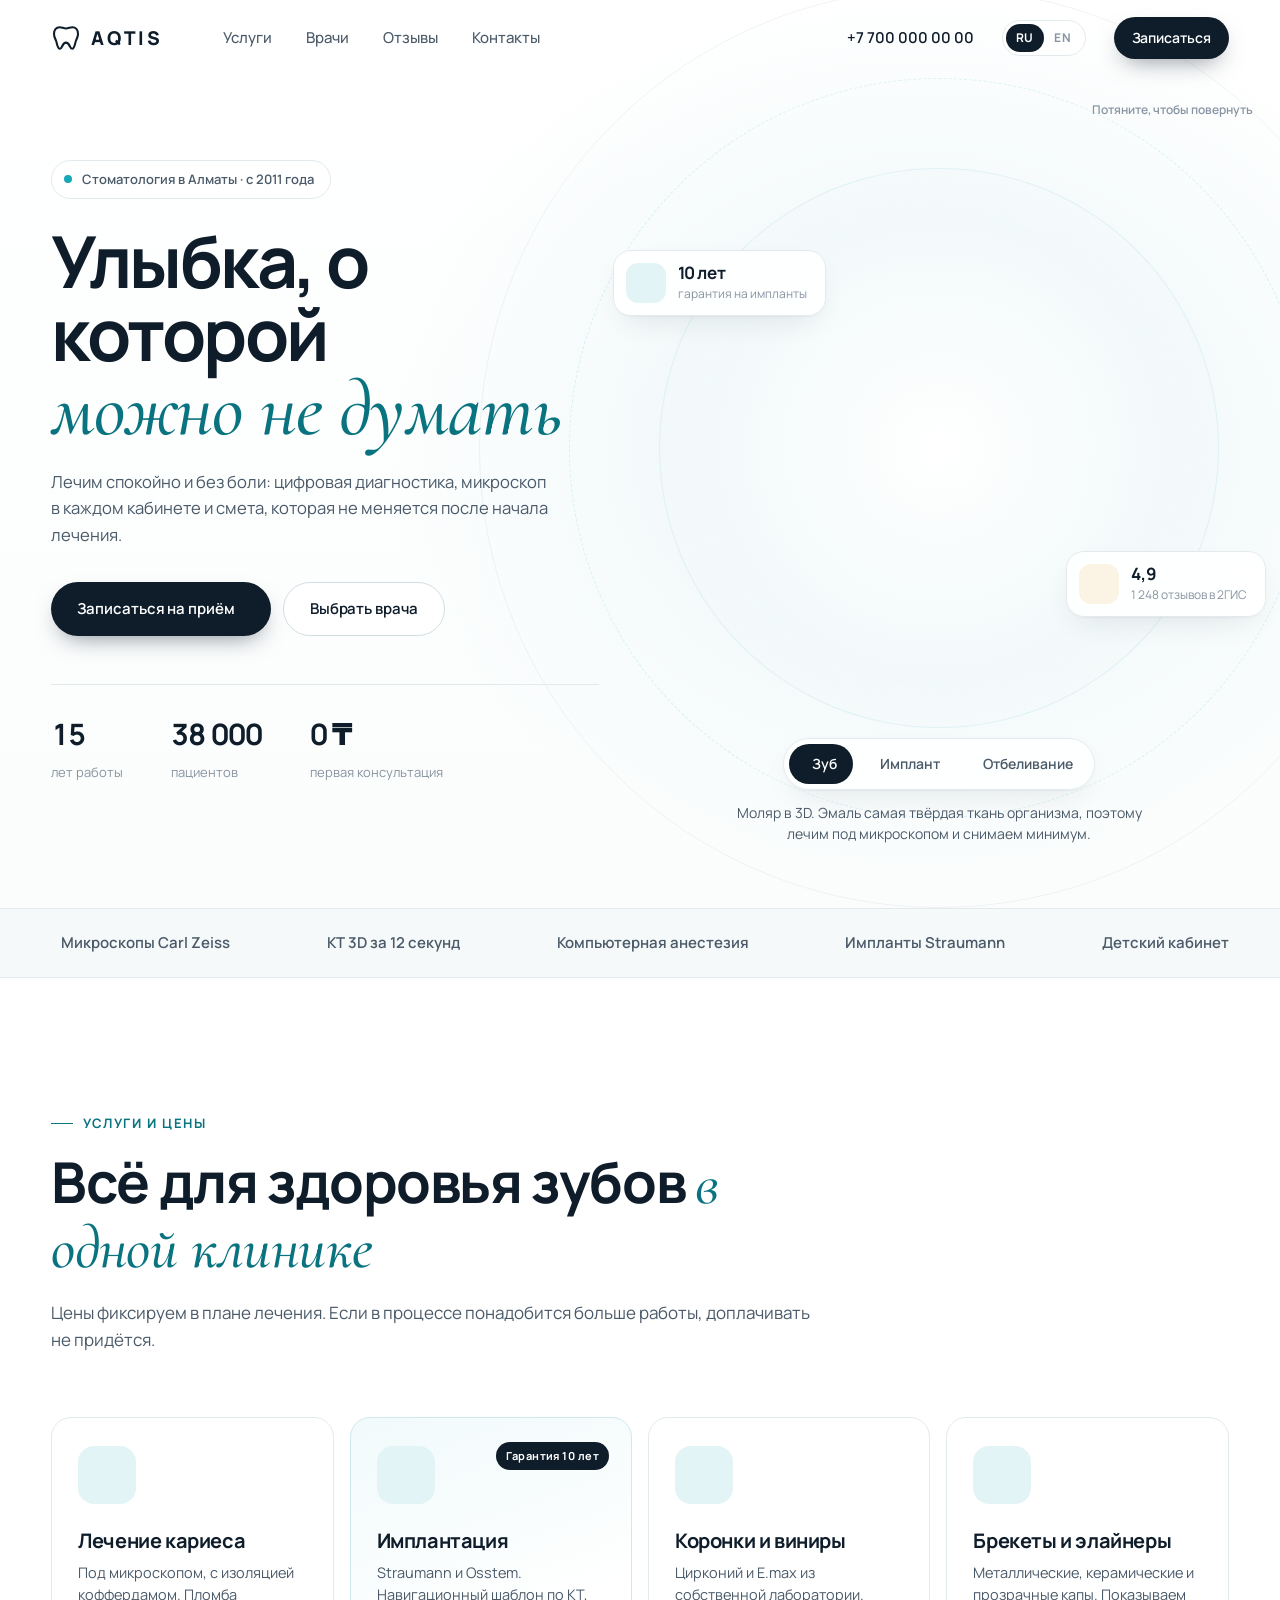
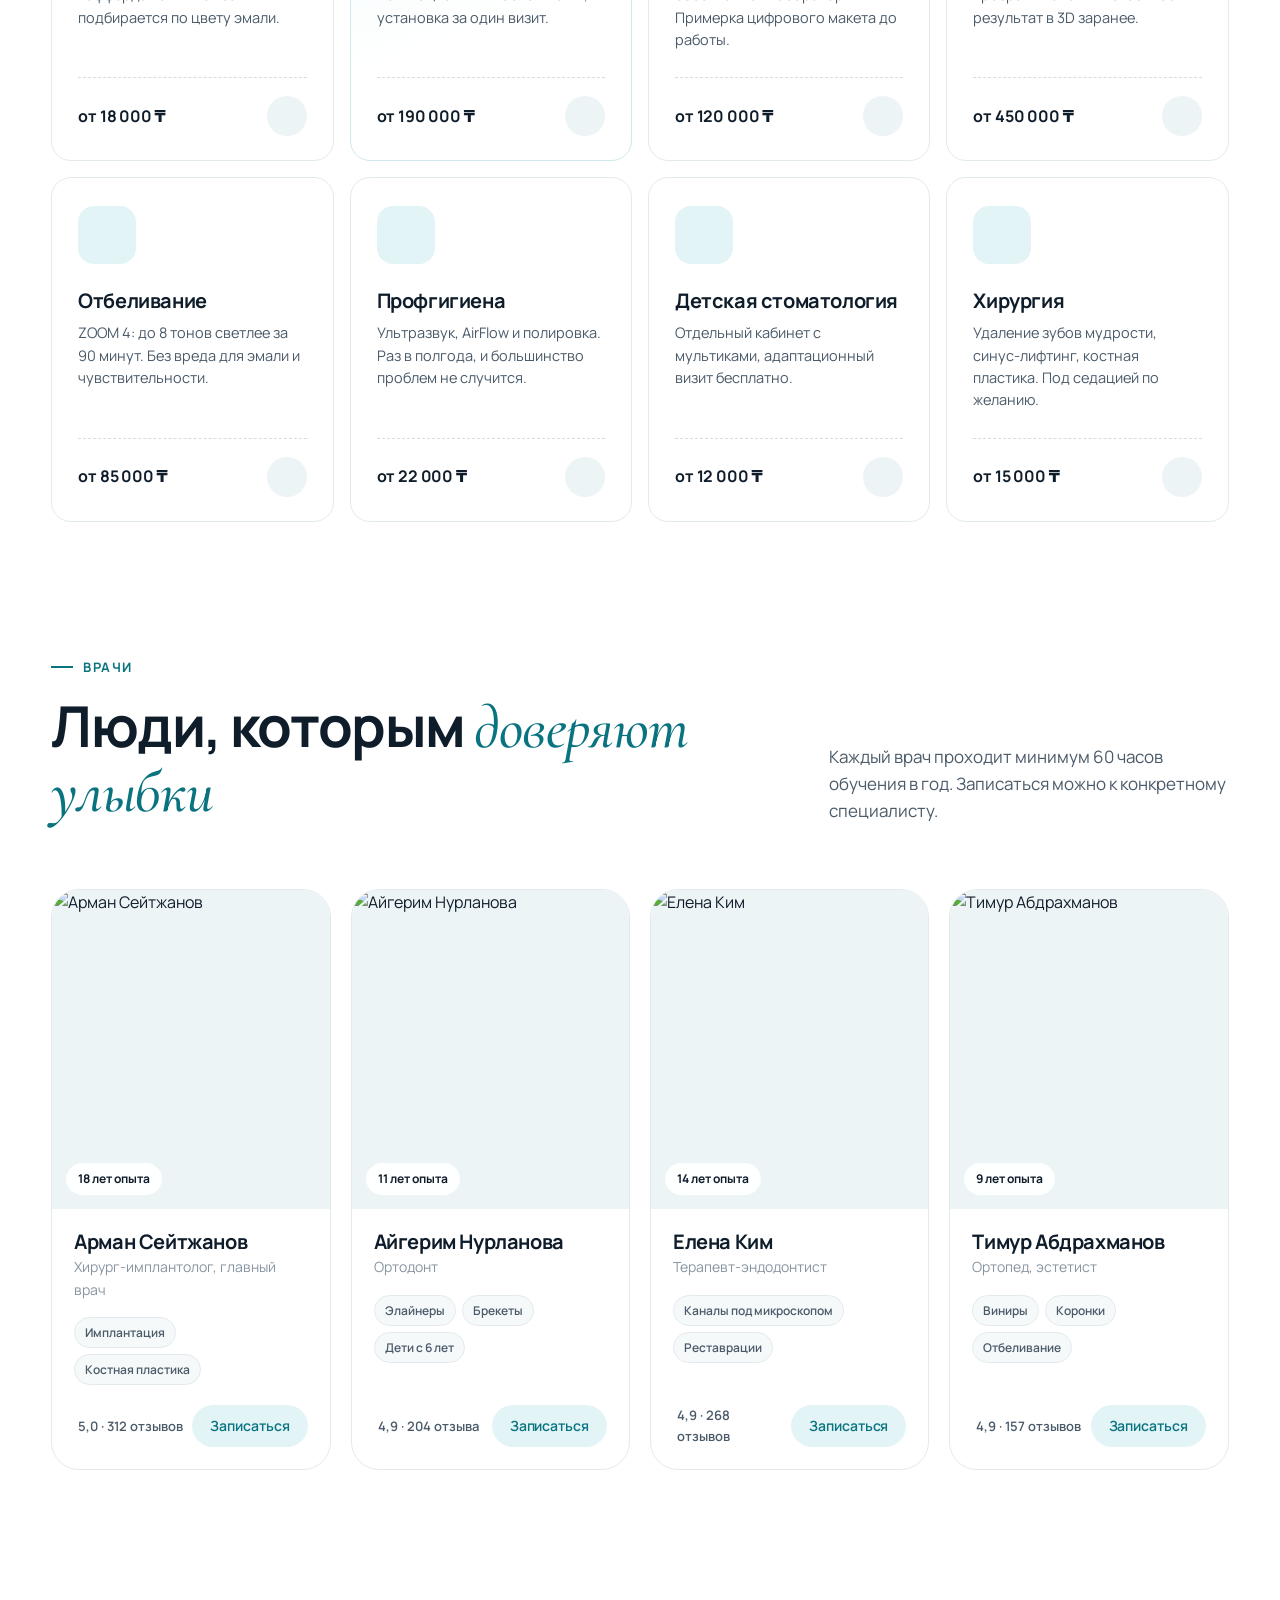
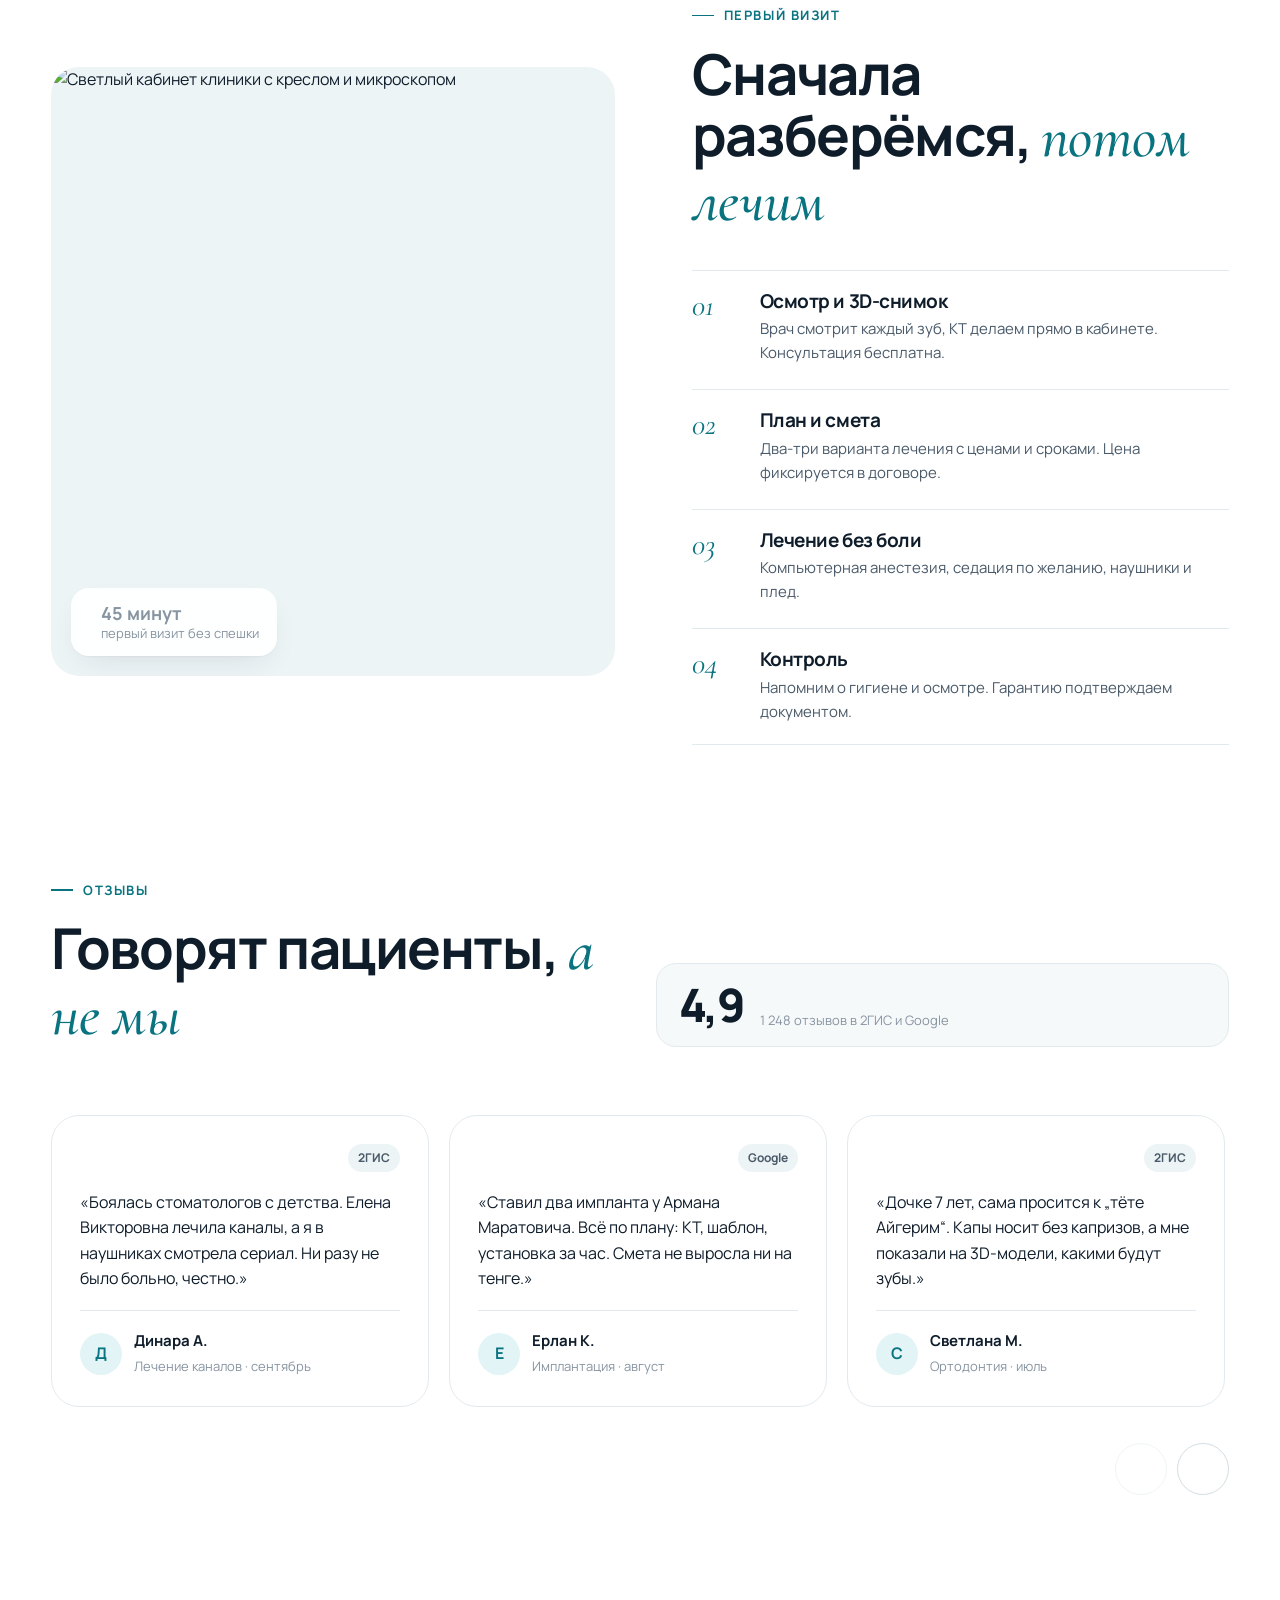
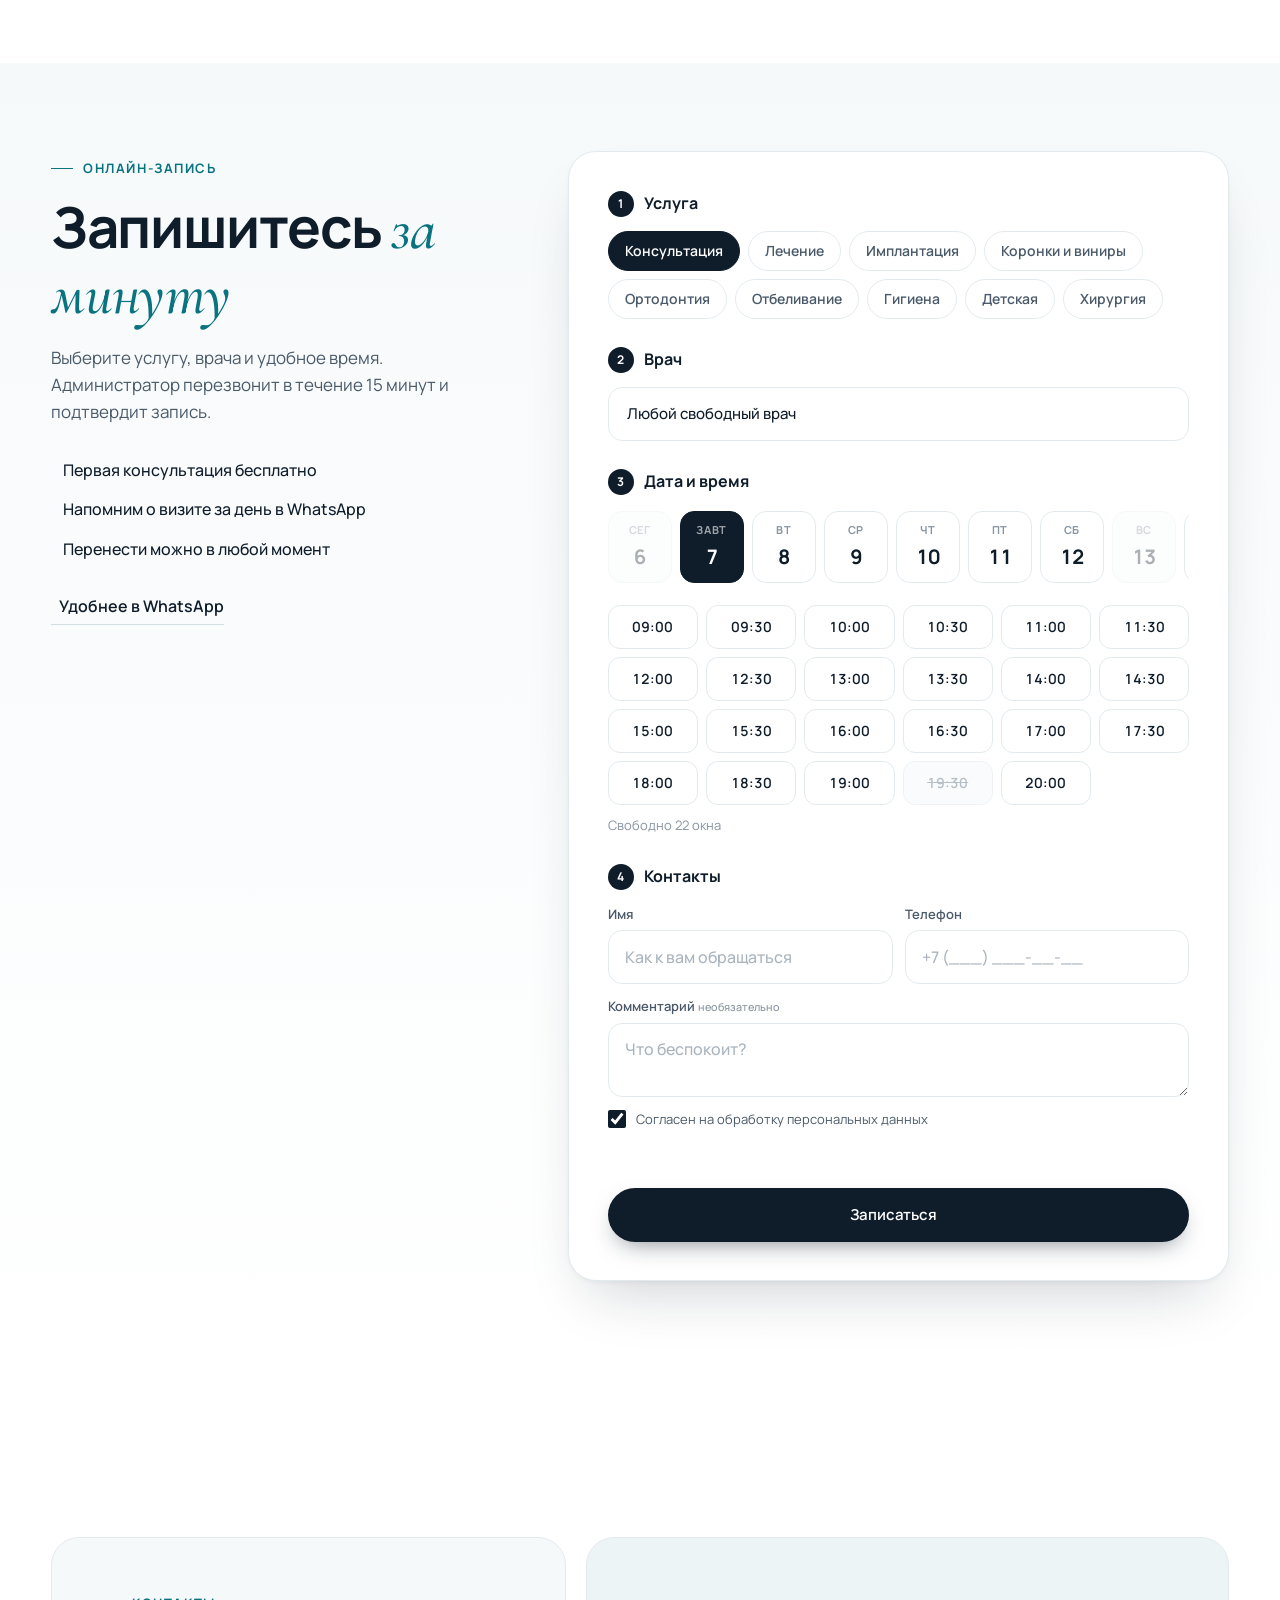
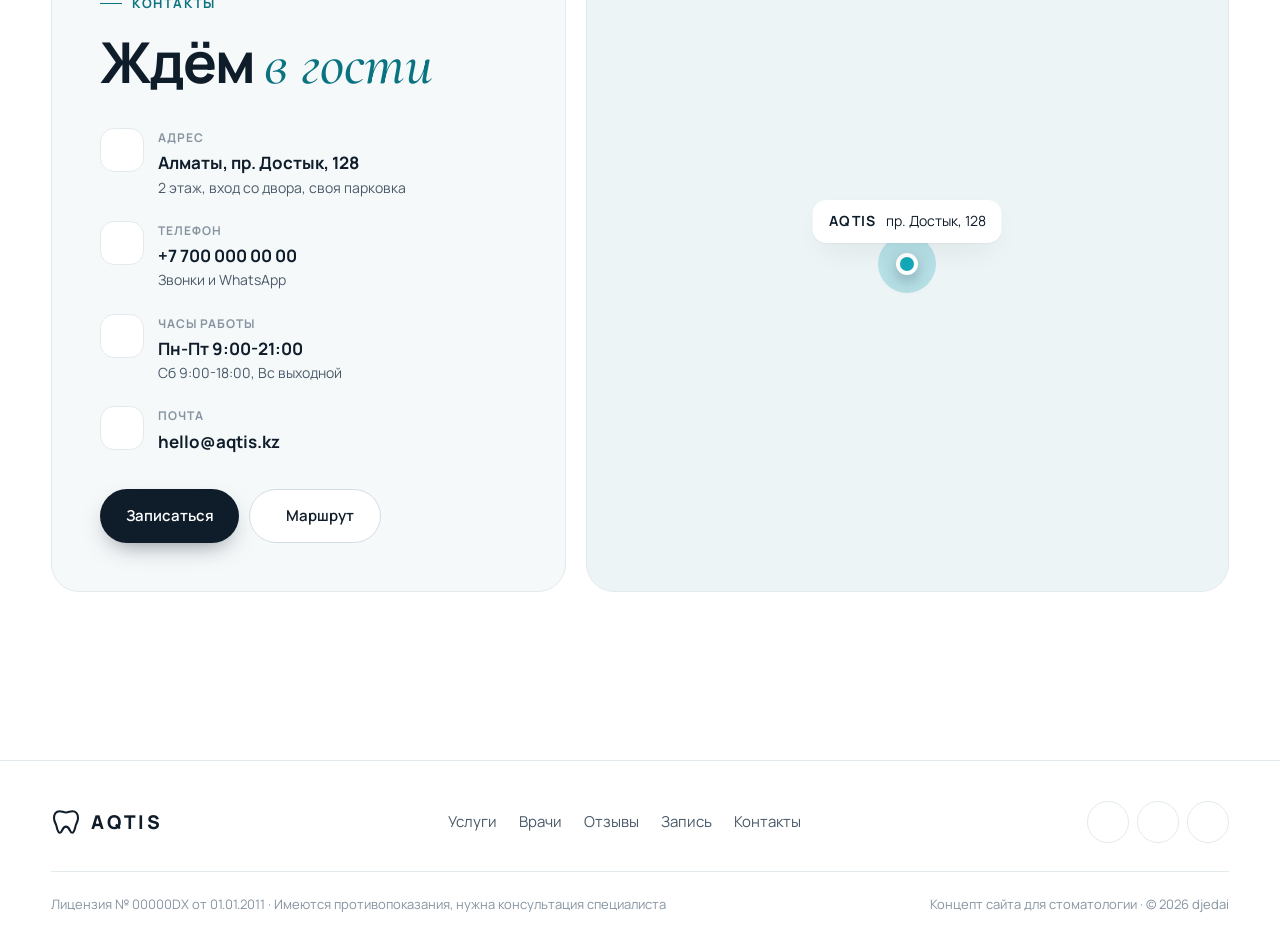
==== commit fe57996f: "Deploy 2026-10-05 17:14 Co-Authored-By: Claude Opus 5.5 <noreply@anthropic.com>" ====
--- a/index.html
+++ b/index.html
@@ -68,7 +68,7 @@
             <button role="tab" class="mode" aria-selected="false" data-mode="implant"><i class="ph ph-screwdriver"></i> Имплант</button>
             <button role="tab" class="mode" aria-selected="false" data-mode="whitening"><i class="ph ph-sparkle"></i> Отбеливание</button>
           </div>
-          <p class="stage-caption" id="stageCaption" aria-live="polite">Моляр в 3D. Эмаль — самая твёрдая ткань организма, поэтому лечим под микроскопом и снимаем минимум.</p>
+          <p class="stage-caption" id="stageCaption" aria-live="polite">Моляр в 3D. Эмаль самая твёрдая ткань организма, поэтому лечим под микроскопом и снимаем минимум.</p>
           <span class="shade" id="shade" aria-hidden="true">VITA A3.5</span>
         </div>
         <p class="drag-hint" aria-hidden="true"><i class="ph ph-hand-grabbing"></i> Потяните, чтобы повернуть</p>
@@ -404,7 +404,7 @@
         <ul class="c-list">
           <li><i class="ph ph-map-pin"></i><div><small>Адрес</small><b>Алматы, пр. Достык, 128</b><span>2 этаж, вход со двора, своя парковка</span></div></li>
           <li><i class="ph ph-phone"></i><div><small>Телефон</small><a href="tel:+77000000000"><b>+7 700 000 00 00</b></a><span>Звонки и WhatsApp</span></div></li>
-          <li><i class="ph ph-clock"></i><div><small>Часы работы</small><b>Пн–Пт 9:00–21:00</b><span>Сб 9:00–18:00, Вс выходной</span></div></li>
+          <li><i class="ph ph-clock"></i><div><small>Часы работы</small><b>Пн-Пт 9:00-21:00</b><span>Сб 9:00-18:00, Вс выходной</span></div></li>
           <li><i class="ph ph-envelope-simple"></i><div><small>Почта</small><a href="mailto:hello@aqtis.kz"><b>hello@aqtis.kz</b></a></div></li>
         </ul>
         <div class="c-actions">
@@ -441,6 +441,12 @@
     </div>
   </footer>
 
+  <nav class="mbar" id="mbar" aria-label="Быстрые действия">
+    <a class="mbar-ico" href="tel:+77000000000" aria-label="Позвонить в клинику"><i class="ph ph-phone"></i></a>
+    <a class="mbar-ico mbar-wa" href="https://wa.me/77000000000" target="_blank" rel="noopener" aria-label="Написать в WhatsApp"><i class="ph ph-whatsapp-logo"></i></a>
+    <a class="btn btn-dark mbar-cta" href="#booking">Записаться на приём</a>
+  </nav>
+
   <script src="js/main.js"></script>
   <script type="importmap">{ "imports": { "three": "https://cdn.jsdelivr.net/npm/three@0.165.0/build/three.module.min.js", "three/addons/": "https://cdn.jsdelivr.net/npm/three@0.165.0/examples/jsm/" } }</script>
   <script type="module" src="js/tooth.js"></script>
--- a/css/style.css
+++ b/css/style.css
@@ -496,37 +496,197 @@
   .booking-info { position: static; }
   .map { min-height: 360px; }
 }
+.svc { cursor: pointer; }
+.mbar { display: none; }
+
+/* =========================================================
+   СМАРТФОН: всё главное на первом экране, крупные зоны нажатия,
+   компактные списки, быстрые действия под большим пальцем
+   ========================================================= */
 @media (max-width: 620px) {
-  body { font-size: 15px; }
-  .lang a { padding: 4px 8px; }
-  .hero-stage { height: 470px; min-height: 0; }
-  .hero h1 { font-size: 42px; }
-  .hero-actions .btn { flex: 1 1 100%; }
-  .hero-stats { gap: 18px; justify-content: space-between; }
-  .hero-stats span { font-size: 12px; }
-  .float-card { display: none; }
-  .mode { padding: 0 12px; font-size: 13px; height: 38px; }
-  .stage-caption { font-size: 13px; }
-  .shade { top: -40px; }
-  .trust ul { justify-content: flex-start; gap: 12px 22px; }
-  .trust li { font-size: 13px; }
-  .svc-grid { grid-template-columns: 1fr; }
+  :root { --pad: 16px; --nav-h: 60px; }
+  body { font-size: 16px; }
+  html { scroll-padding-top: calc(var(--nav-h) + 8px); }
+
+  /* шапка */
+  .nav { gap: 10px; }
+  .logo-mark { width: 26px; height: 26px; }
+  .logo-word { font-size: 17px; }
+  .lang a { padding: 7px 11px; }
+  .burger { width: 44px; height: 44px; }
+  .burger span { left: 13px; right: 13px; }
+  .burger span:first-child { top: 17px; }
+  .burger span:last-child { top: 25px; }
+  .drawer nav a:not(.btn) { font-size: 26px; padding: 12px 0; }
+
+  /* первый экран: модель, заголовок и кнопки без прокрутки */
+  .hero { padding-top: var(--nav-h); padding-bottom: 0; }
+  .hero-stage { height: clamp(300px, 46svh, 400px); min-height: 0; margin: 0 calc(var(--pad) * -1); }
+  .tooth3d { inset: 0 0 58px 0; }
+  .halo span:nth-child(1) { width: 74vw; top: 42%; }
+  .halo span:nth-child(2) { width: 100vw; top: 42%; }
+  .drag-hint, .float-card, .stage-caption { display: none; }
+  .stage-ui { bottom: 4px; width: calc(100% - 2 * var(--pad)); gap: 0; }
+  .modes { width: 100%; }
+  .mode { flex: 1; justify-content: center; height: 42px; padding: 0 6px; gap: 6px; font-size: 14px; }
+  .mode i { font-size: 16px; }
+  .shade { top: -38px; }
+  .hero-copy { margin-top: 18px; }
+  .eyebrow { display: none; }
+  .hero h1 { font-size: clamp(32px, 9.2vw, 40px); line-height: 1.06; letter-spacing: -.03em; }
+  .lead { margin-top: 12px; font-size: 16px; line-height: 1.5; }
+  .hero-actions { display: grid; grid-template-columns: 1.35fr 1fr; gap: 10px; margin-top: 20px; }
+  .hero-actions .btn { height: 52px; padding: 0 12px; font-size: 15px; }
+  .hero-stats { display: grid; grid-template-columns: repeat(3, 1fr); gap: 12px; margin-top: 28px; padding-top: 20px; }
+  .hero-stats b { font-size: 24px; }
+  .hero-stats span { display: block; font-size: 13px; line-height: 1.35; color: var(--ink-2); }
+
+  /* технологии: одна строка с прокруткой вместо рваных строк */
+  .trust { margin-top: 28px; }
+  .trust ul {
+    flex-wrap: nowrap; justify-content: flex-start; gap: 8px; padding: 14px var(--pad);
+    overflow-x: auto; scrollbar-width: none; scroll-snap-type: x proximity;
+    -webkit-mask-image: linear-gradient(90deg, #000 calc(100% - 40px), transparent);
+    mask-image: linear-gradient(90deg, #000 calc(100% - 40px), transparent);
+  }
+  .trust ul::-webkit-scrollbar { display: none; }
+  .trust li { flex: none; scroll-snap-align: start; padding: 9px 14px; border-radius: 999px; background: #fff; border: 1px solid var(--line); font-size: 14px; white-space: nowrap; gap: 8px; }
+  .trust i { font-size: 18px; }
+
+  /* общие отступы и заголовки */
+  .section { padding-top: 72px; }
+  .section-head { margin-bottom: 28px; }
+  .section-head.split { flex-direction: column; align-items: stretch; gap: 16px; }
+  .section-head.split > div, .section-head.split > .sub { flex: none; max-width: none; }
+  .kicker { font-size: 12px; margin-bottom: 12px; }
+  h2 { font-size: 30px; line-height: 1.12; letter-spacing: -.02em; }
+  .sub { margin-top: 12px; font-size: 16px; line-height: 1.55; }
+
+  /* услуги: компактные строки, вся карточка нажимается */
+  .svc-grid { grid-template-columns: 1fr; gap: 10px; }
+  .svc {
+    display: grid; grid-template-columns: 48px minmax(0, 1fr) 36px; column-gap: 14px; row-gap: 3px;
+    align-items: center; padding: 16px; border-radius: 18px;
+    -webkit-tap-highlight-color: transparent;
+  }
+  .svc:hover { transform: none; box-shadow: none; border-color: var(--line); }
+  .svc:active { background: var(--bg-soft); }
+  .svc-feature { border-color: #cfe9ed; }
+  .svc-ico { grid-column: 1; grid-row: 1 / 4; width: 48px; height: 48px; margin: 0; font-size: 24px; border-radius: 14px; }
+  .svc h3 { grid-column: 2; grid-row: 1; margin: 0; font-size: 17px; line-height: 1.25; }
+  .svc p {
+    grid-column: 2; grid-row: 2; font-size: 14px; line-height: 1.45; color: var(--ink-2);
+    display: -webkit-box; -webkit-line-clamp: 2; -webkit-box-orient: vertical; overflow: hidden;
+  }
+  .svc-foot { display: contents; }
+  .price { grid-column: 2; grid-row: 3; margin-top: 6px; font-size: 15px; color: var(--accent-ink); }
+  .svc-book { grid-column: 3; grid-row: 1 / 4; width: 36px; height: 36px; font-size: 16px; }
+  .svc:hover .svc-book { background: var(--bg-cool); color: var(--ink); transform: none; }
+  .svc-tag { position: static; grid-column: 2; grid-row: 4; justify-self: start; margin-top: 8px; font-size: 11px; padding: 4px 10px; }
+
+  /* врачи: карусель с выглядывающей следующей карточкой */
   .doc-grid {
-    grid-template-columns: none; grid-auto-flow: column; grid-auto-columns: 80%; gap: 12px;
+    grid-template-columns: none; grid-auto-flow: column; grid-auto-columns: 78%; gap: 12px;
     overflow-x: auto; scroll-snap-type: x mandatory; scrollbar-width: none;
-    margin: 0 calc(var(--pad) * -1); padding: 4px var(--pad) 8px; scroll-padding-inline: var(--pad);
+    margin: 0 calc(var(--pad) * -1); padding: 4px var(--pad) 12px; scroll-padding-inline: var(--pad);
   }
   .doc-grid::-webkit-scrollbar { display: none; }
-  .doc { scroll-snap-align: start; }
-  .rev-track { grid-auto-columns: 86%; }
-  .rev { padding: 22px; }
-  .rev p { font-size: 15px; }
-  .section-head.split { align-items: flex-start; }
+  .doc { scroll-snap-align: start; border-radius: 22px; }
+  .doc:hover { transform: none; box-shadow: none; }
+  .doc:hover .doc-photo img { transform: none; }
+  .doc-photo { aspect-ratio: 1 / 1; }
+  .doc-body { padding: 16px; }
+  .doc h3 { font-size: 18px; }
+  .doc-role { font-size: 14px; color: var(--ink-2); }
+  .doc-tags { margin-top: 12px; }
+  .doc-tags li { font-size: 12.5px; }
+  .doc-foot { flex-direction: column; align-items: stretch; gap: 12px; padding-top: 16px; }
+  .doc-rate { font-size: 14px; }
+  .doc-foot .btn { width: 100%; height: 46px; }
+
+  /* первый визит */
+  .visit { gap: 28px; }
+  .visit-media { aspect-ratio: 4 / 3; border-radius: 22px; }
+  .visit-badge { left: 12px; bottom: 12px; padding: 10px 14px; border-radius: 14px; }
+  .visit-badge b { font-size: 16px; }
+  .steps { margin-top: 20px; }
+  .steps li { grid-template-columns: 40px 1fr; gap: 8px; padding: 16px 0; }
+  .steps span { font-size: 24px; }
+  .steps h3 { font-size: 17px; margin-bottom: 4px; }
+  .steps p { font-size: 15px; line-height: 1.5; }
+
+  /* отзывы: листаются свайпом */
+  .rating-sum { align-self: stretch; padding: 14px 18px; }
+  .rs-score { font-size: 40px; }
+  .rating-sum p { font-size: 13.5px; color: var(--ink-2); }
+  .rev-track { grid-auto-columns: 84%; gap: 12px; margin: 0 calc(var(--pad) * -1); padding: 4px var(--pad) 8px; scroll-padding-inline: var(--pad); }
+  .rev { padding: 20px; border-radius: 22px; gap: 14px; }
+  .rev p { font-size: 15.5px; line-height: 1.55; }
+  .rev small { font-size: 13px; color: var(--ink-2); }
+  .rev-nav { display: none; }
+
+  /* запись */
+  .booking { gap: 28px; }
+  .perks { margin-top: 20px; gap: 10px; }
+  .perks li { font-size: 15.5px; }
+  .wa-link { margin-top: 20px; }
+  .booking-card { padding: 20px 18px; border-radius: 22px; }
+  .field { margin-bottom: 26px; }
+  .field legend, .field .legend { font-size: 17px; }
+  .chip span { height: 42px; padding: 0 15px; }
+  .select select { height: 52px; font-size: 16px; }
+  .dates { grid-auto-columns: 60px; margin: 0 -18px; padding: 2px 18px 10px; scroll-padding-inline: 18px; scrollbar-width: none; }
+  .dates::-webkit-scrollbar { display: none; }
+  .date { height: 66px; }
+  .times { grid-template-columns: repeat(4, 1fr); gap: 6px; }
+  .time { height: 46px; font-size: 15px; }
+  .hint { font-size: 14px; color: var(--ink-2); }
   .row2 { grid-template-columns: 1fr; gap: 0; }
+  .input > span { font-size: 14px; }
+  .check { font-size: 14px; }
   .done-list { grid-template-columns: 1fr; gap: 2px; }
   .done-list dd { margin-bottom: 10px; }
+  .done-actions .btn { flex: 1 1 100%; }
+
+  /* контакты */
+  .contacts { gap: 12px; }
+  .contacts-card { padding: 22px 20px; border-radius: 22px; }
+  .c-list { margin-top: 22px; gap: 18px; }
+  .c-list b { font-size: 16px; }
+  .c-list span { font-size: 14px; }
+  .c-actions { margin-top: 24px; display: grid; grid-template-columns: 1fr 1fr; gap: 10px; }
+  .c-actions .btn { padding: 0 12px; }
+  .map { min-height: 300px; border-radius: 22px; }
   .map-label { font-size: 12px; }
-  .f-bottom { flex-direction: column; }
+
+  /* подвал: место под нижнюю панель */
+  .footer { margin-top: 48px; padding: 28px var(--pad) calc(100px + env(safe-area-inset-bottom)); }
+  .f-top { flex-direction: column; align-items: flex-start; gap: 20px; }
+  .f-top nav { gap: 10px 20px; }
+  .f-bottom { flex-direction: column; gap: 8px; font-size: 13px; }
+
+  /* нижняя панель: позвонить, WhatsApp, записаться */
+  .mbar {
+    display: flex; align-items: center; gap: 8px;
+    position: fixed; left: 12px; right: 12px; bottom: calc(12px + env(safe-area-inset-bottom)); z-index: 40;
+    padding: 6px; border-radius: 999px;
+    background: rgba(255, 255, 255, .9); border: 1px solid var(--line);
+    backdrop-filter: saturate(1.6) blur(16px); -webkit-backdrop-filter: saturate(1.6) blur(16px);
+    box-shadow: 0 16px 36px -14px rgba(15, 29, 43, .38);
+    transform: translateY(calc(100% + 24px)); transition: transform .45s var(--ease);
+  }
+  .mbar.is-on { transform: none; }
+  .mbar-ico { flex: none; width: 48px; height: 48px; border-radius: 50%; display: grid; place-items: center; background: var(--bg-cool); font-size: 22px; }
+  .mbar-ico:active { background: var(--line); }
+  .mbar-wa { color: #128c44; }
+  .mbar-cta { flex: 1; height: 48px; padding: 0 16px; font-size: 15px; }
+}
+
+@media (max-width: 360px) {
+  .hero-actions { grid-template-columns: 1fr; }
+  .mode { font-size: 13px; }
+  .mode i { display: none; }
+  .hero-stats b { font-size: 21px; }
 }
 
 @media (prefers-reduced-motion: reduce) {
